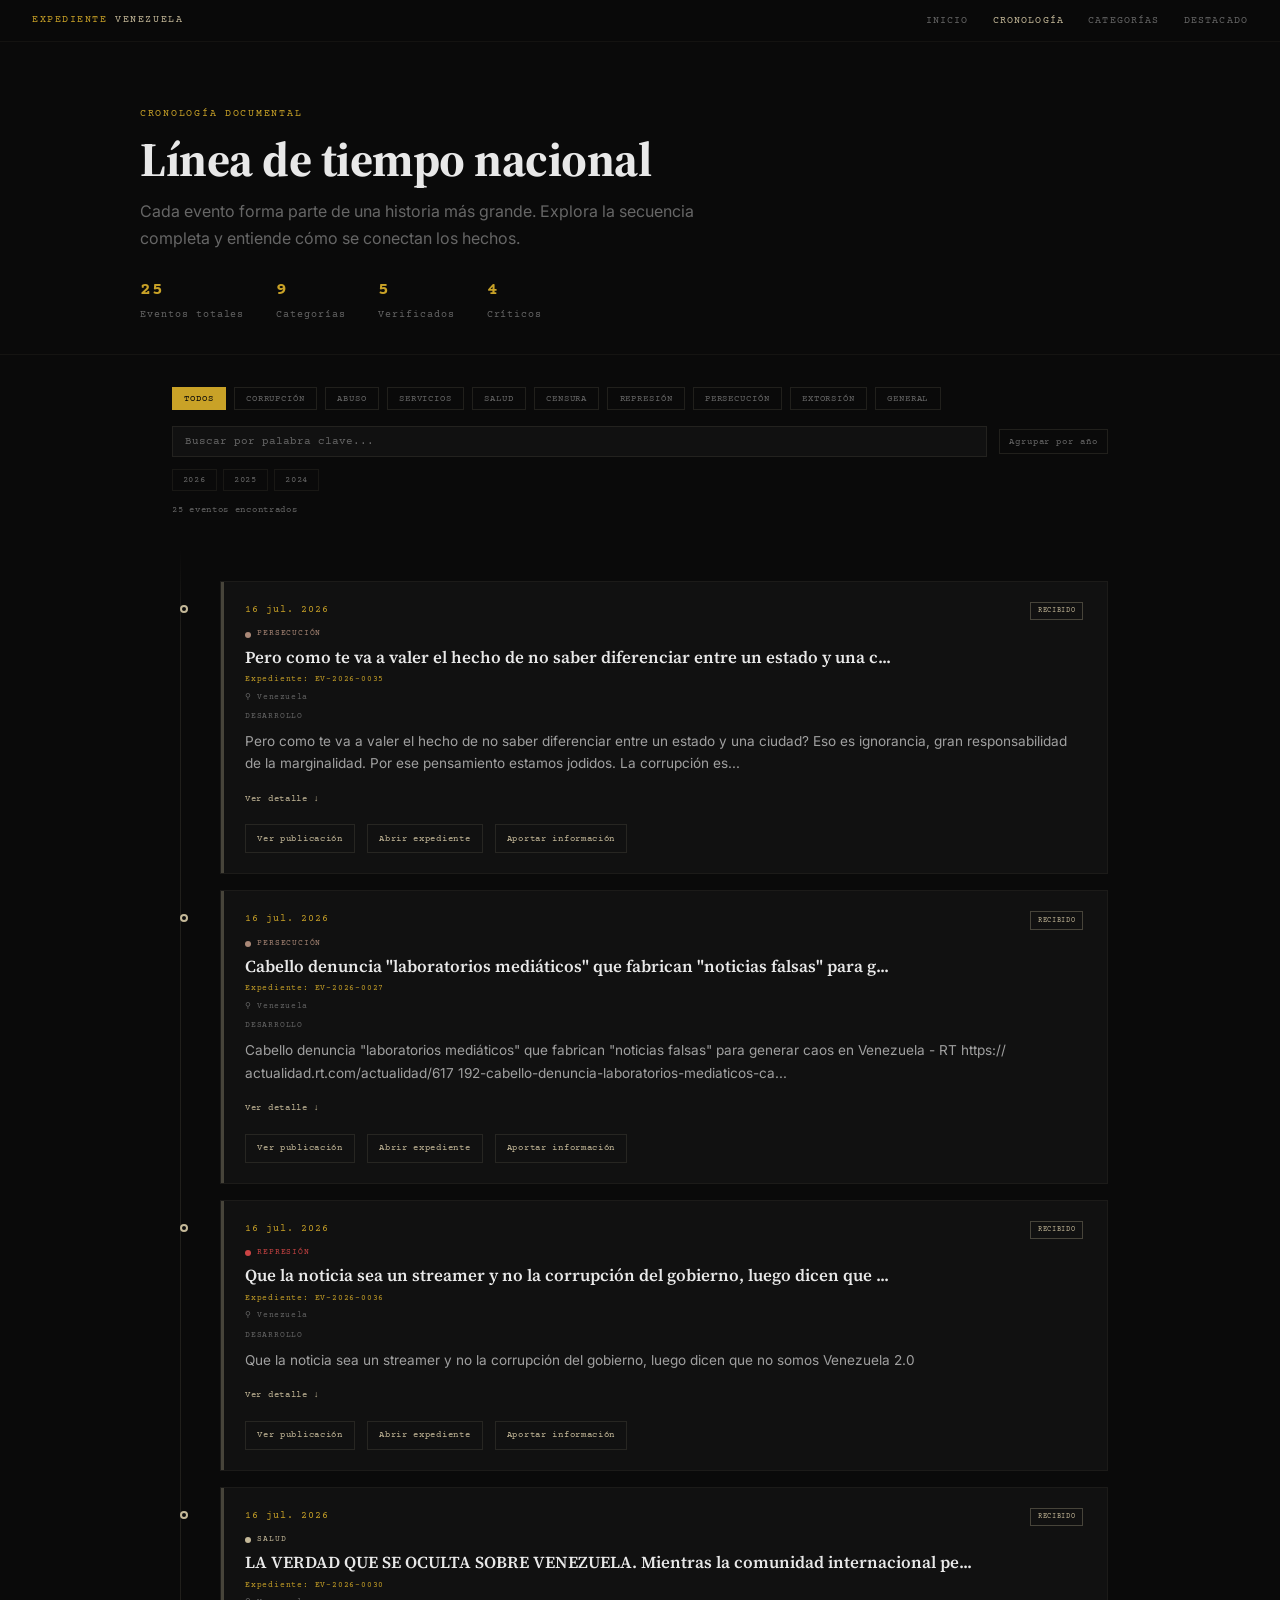
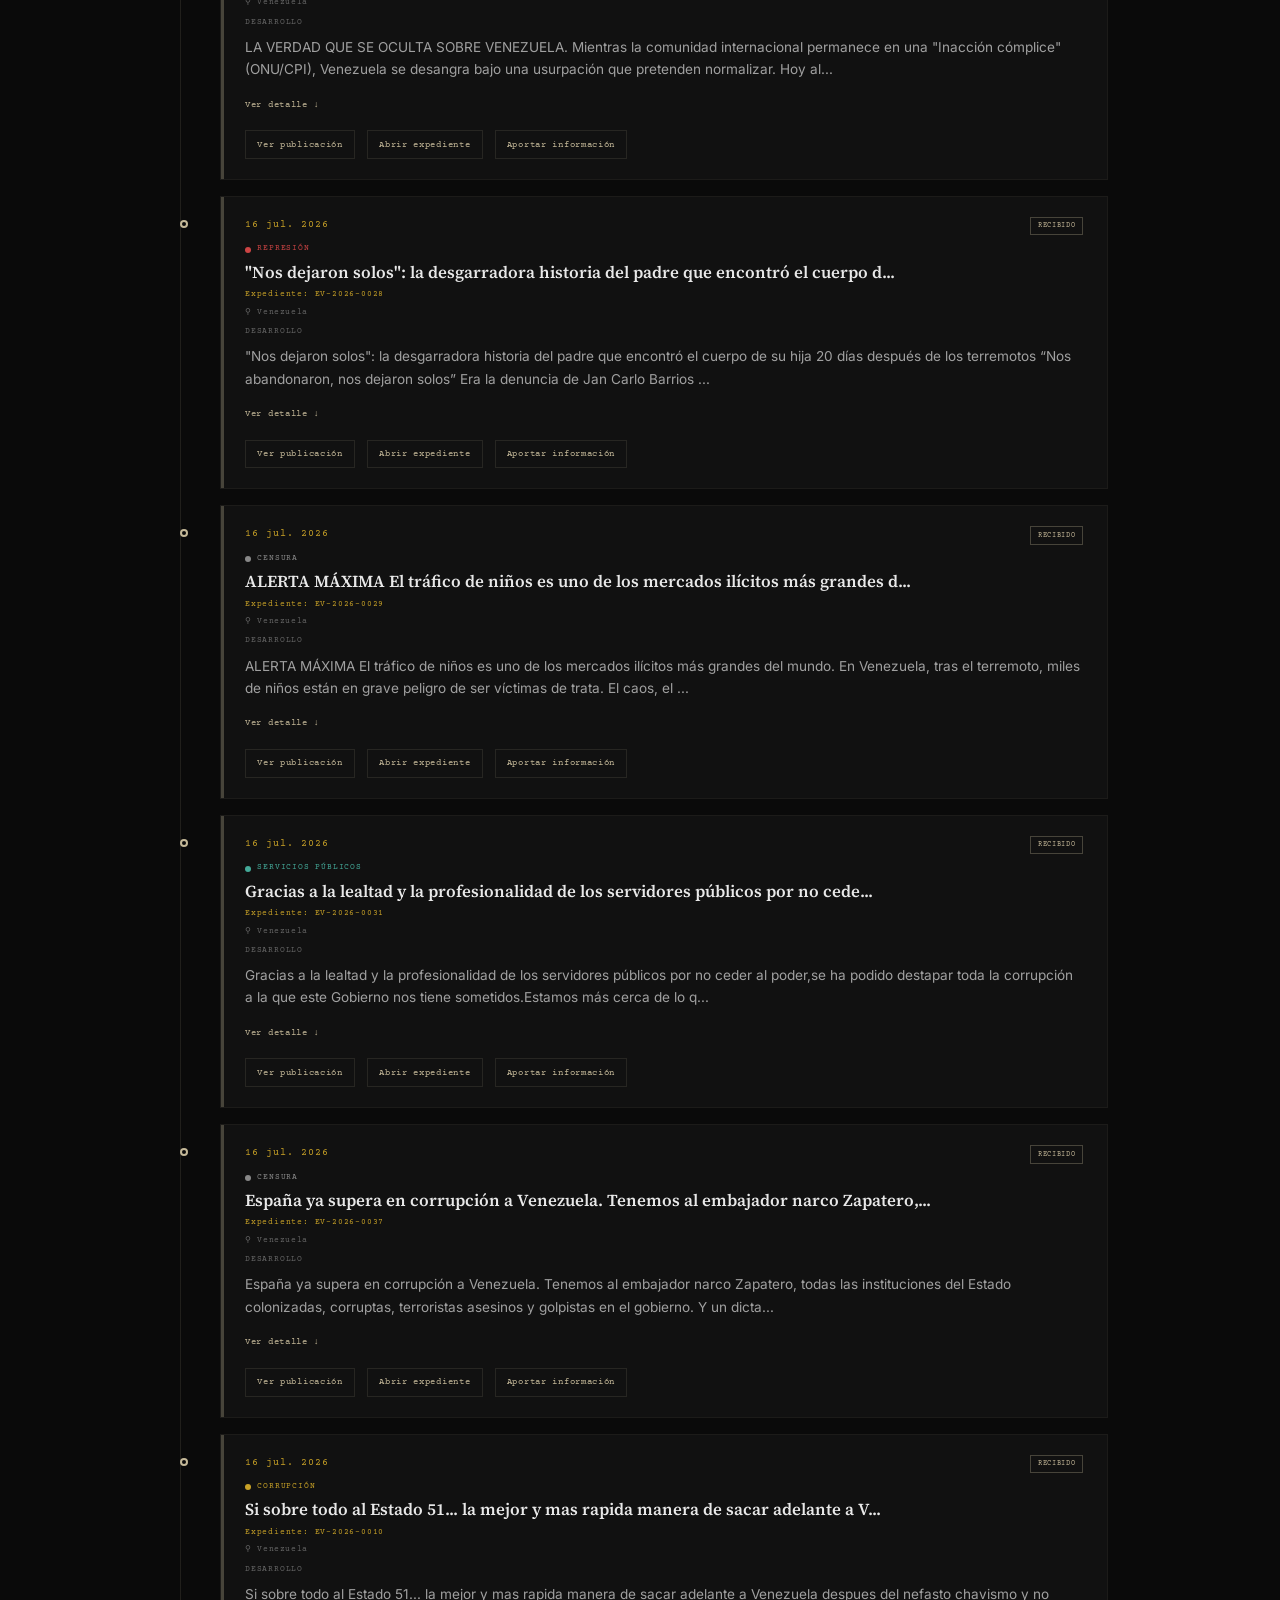
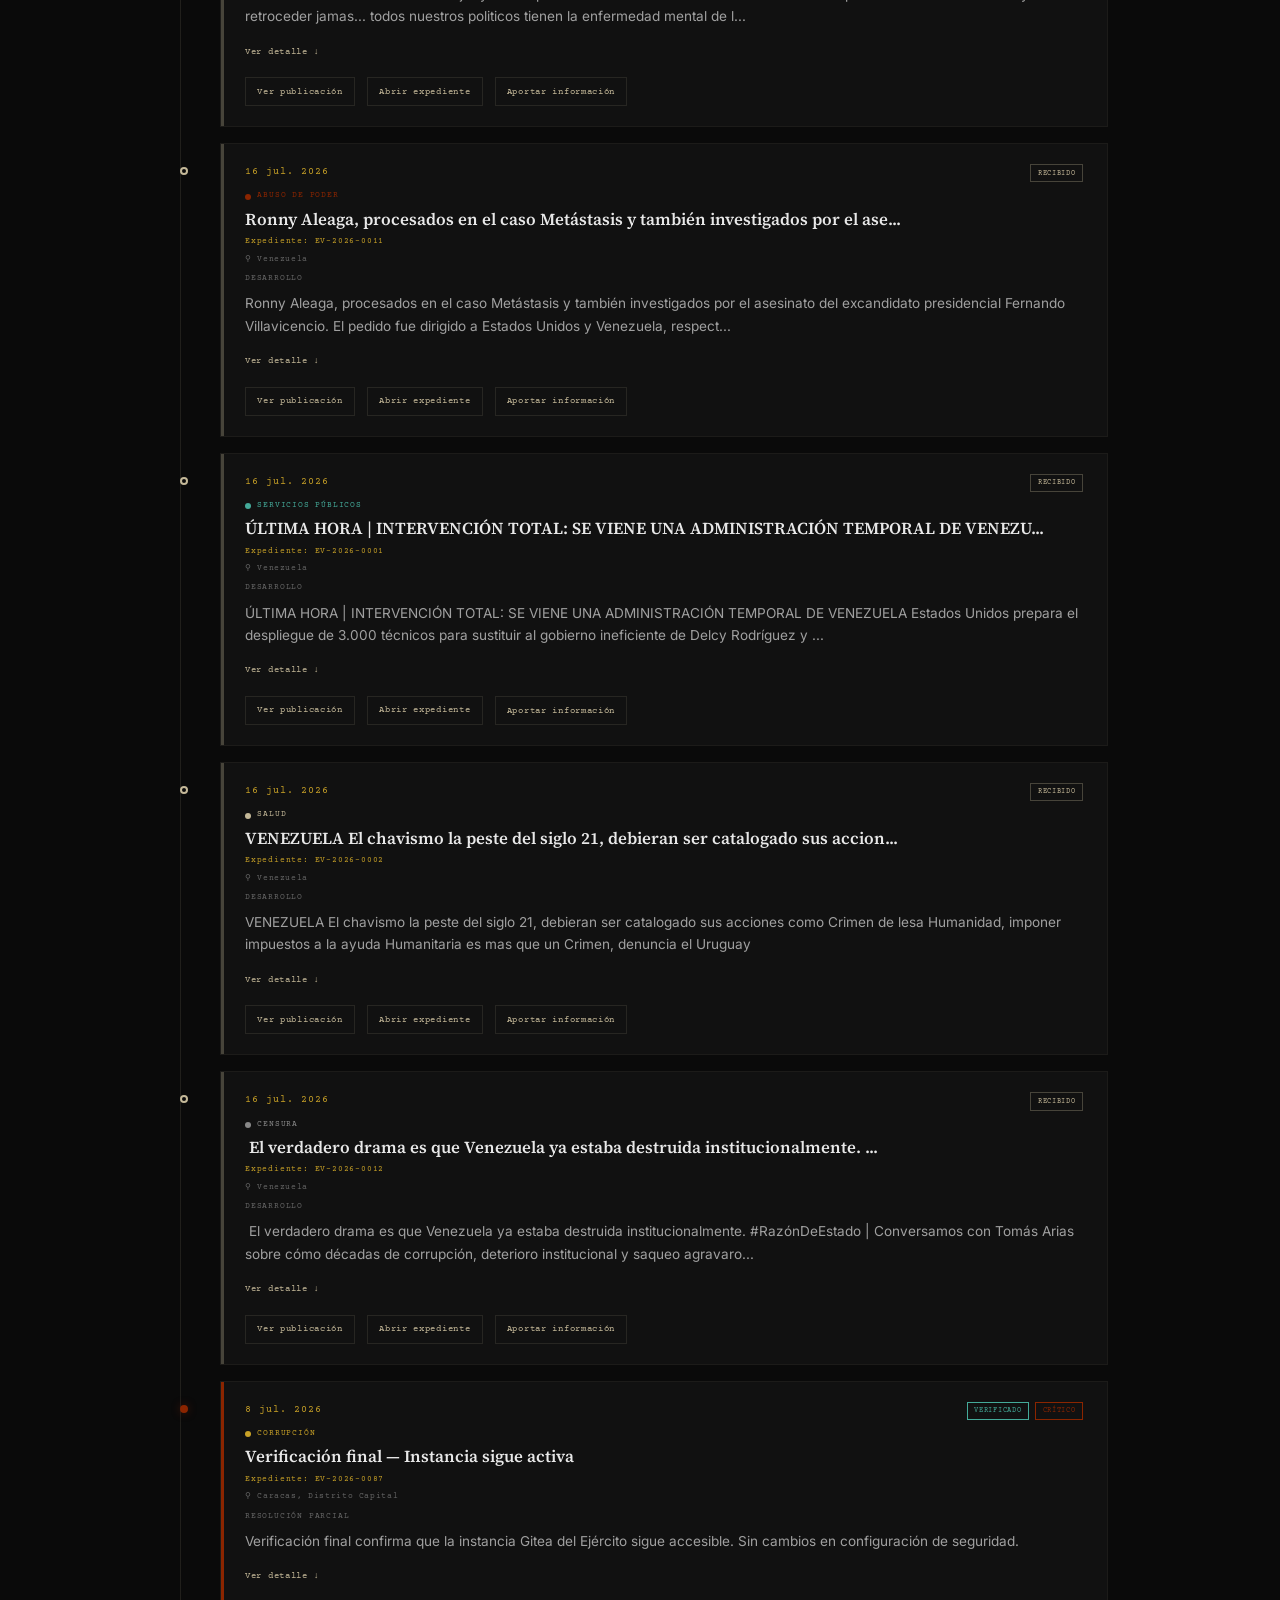
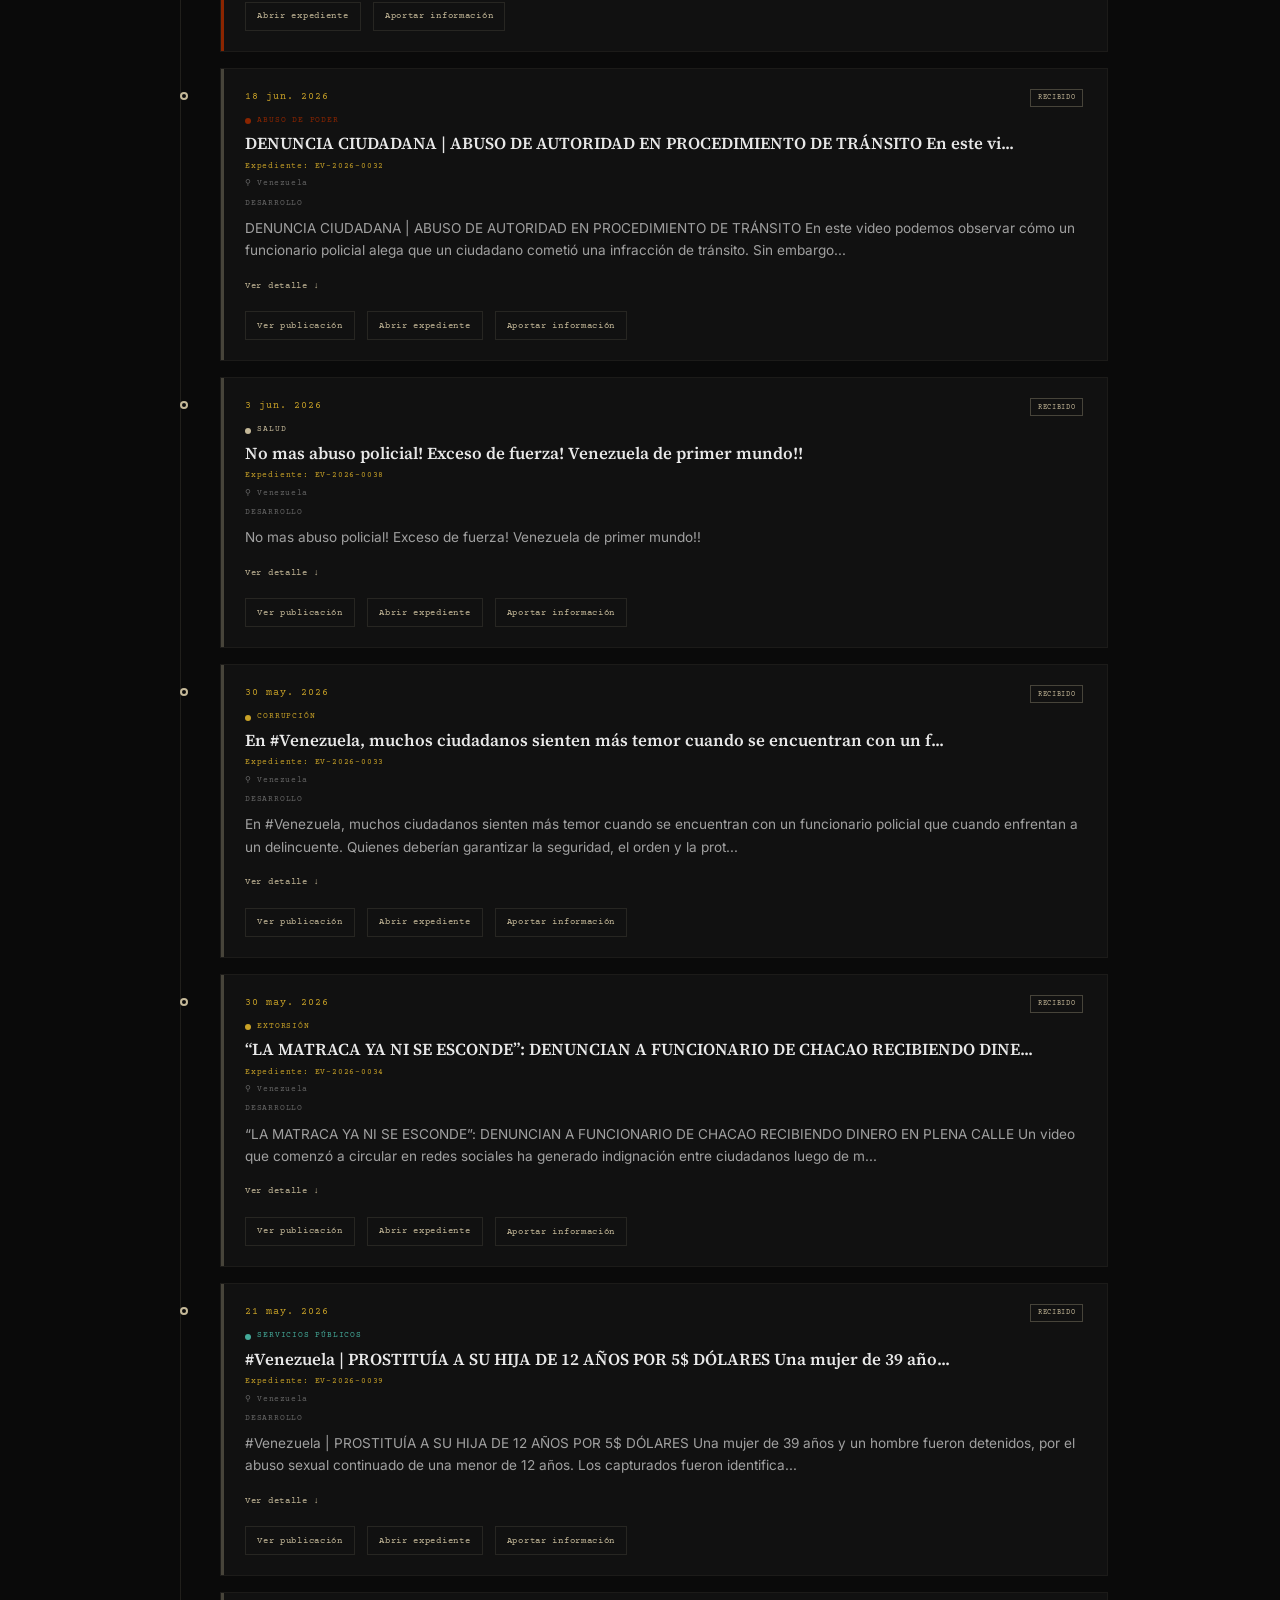
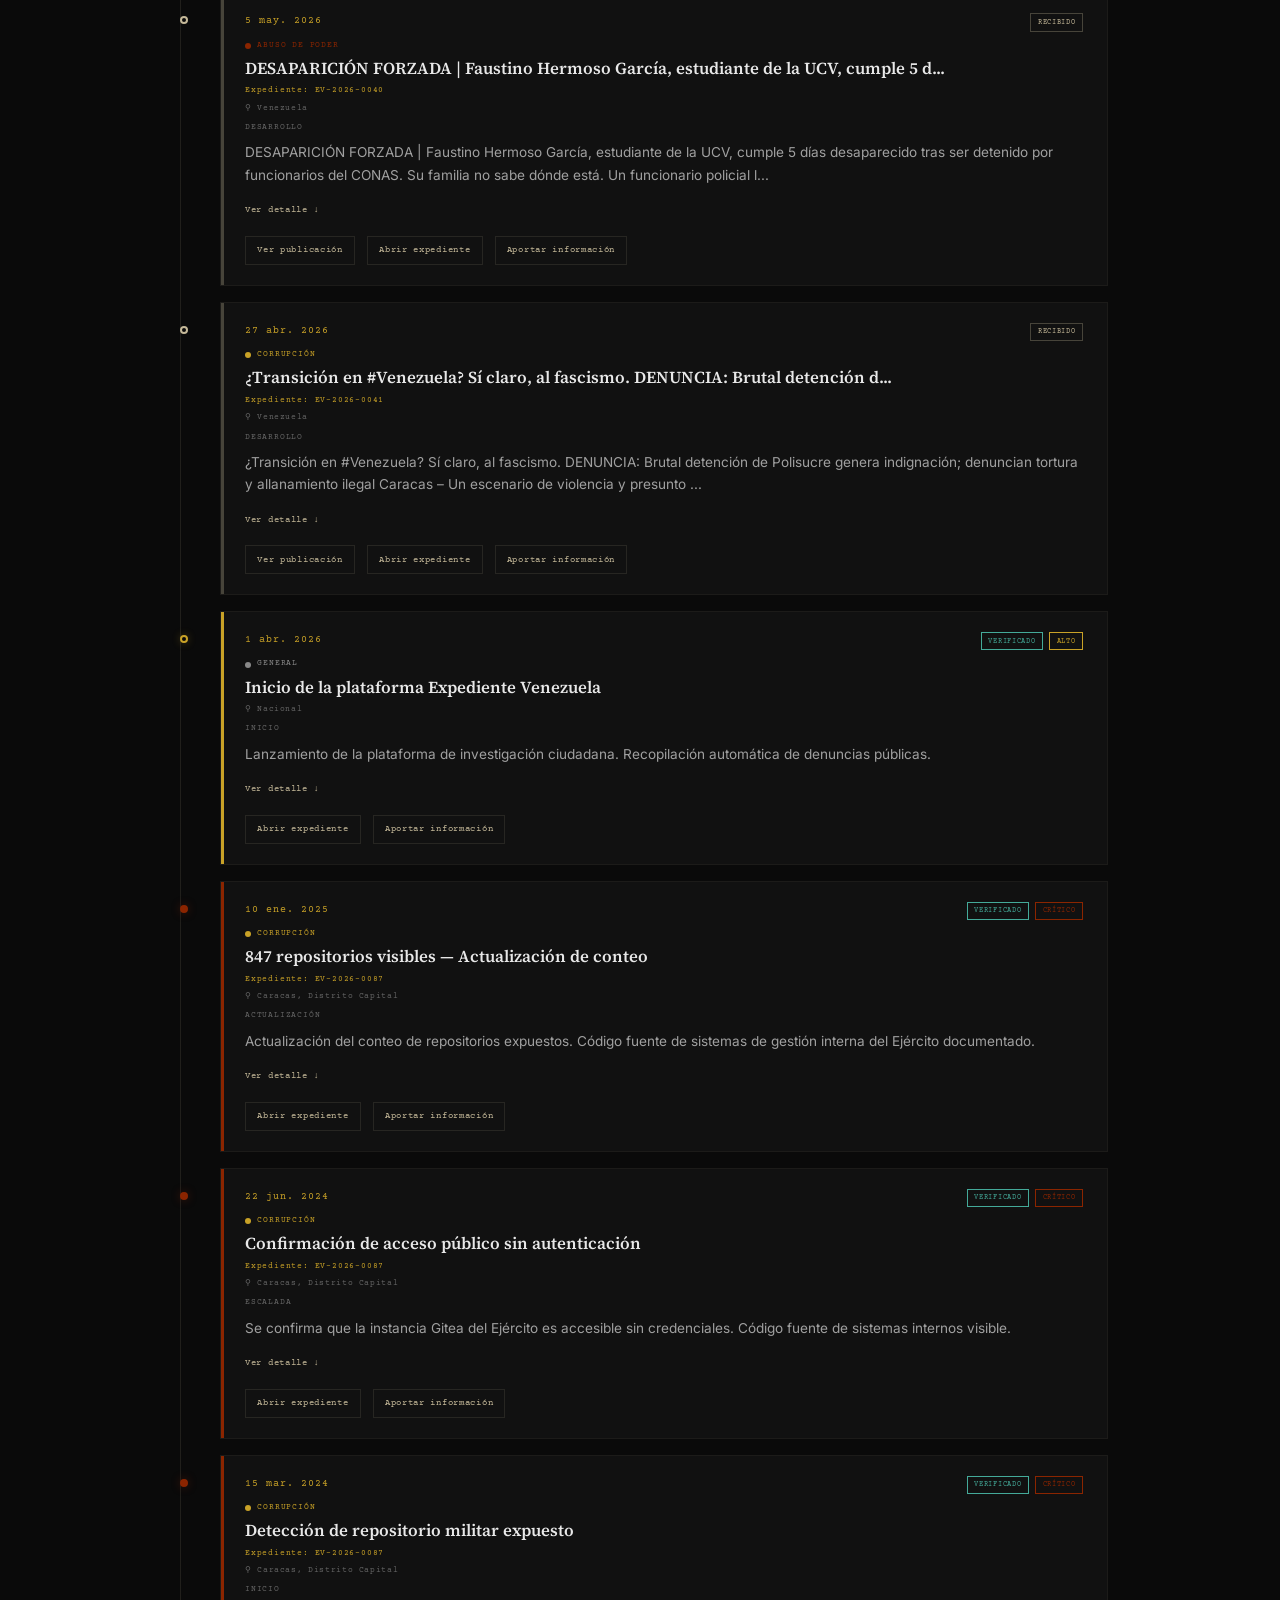
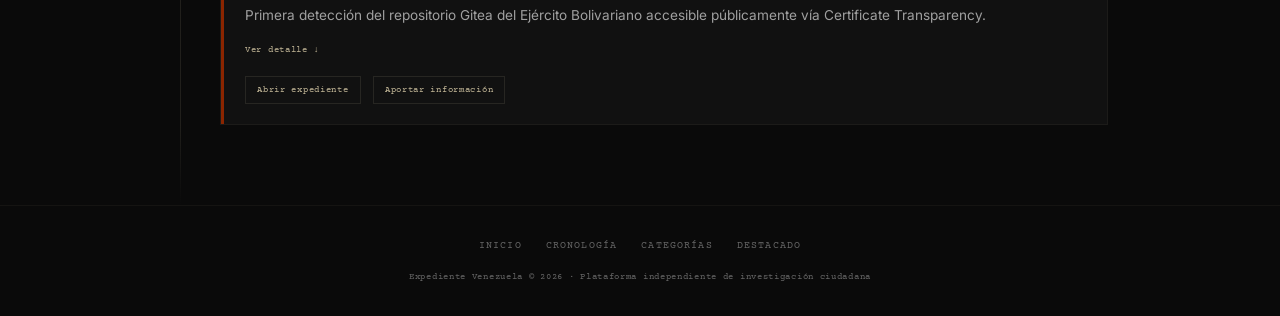
==== cronologia.html @ a6b2fa19 "feat: cronología horizontal widget + página completa" ====
<!DOCTYPE html>
<html lang="es">
<head>
<meta charset="UTF-8">
<meta name="viewport" content="width=device-width, initial-scale=1.0">
<title>Cronología del Expediente — Expediente Venezuela</title>
<meta name="description" content="Línea de tiempo completa de hechos documentados en la plataforma Expediente Venezuela. Cronología narrativa de corrupción, abuso de poder y derechos en Venezuela.">
<link rel="canonical" href="https://edgemarketing.art/expediente-venezuela/cronologia.html">
<link rel="preconnect" href="https://fonts.googleapis.com">
<link rel="preconnect" href="https://fonts.gstatic.com" crossorigin>
<link href="https://fonts.googleapis.com/css2?family=Courier+Prime:wght@400;700&family=Inter:wght@300;400;500;600;700&family=Source+Serif+4:opsz,wght@8..60,400;8..60,600;8..60,700&display=swap" rel="stylesheet">
<style>
*,*::before,*::after{margin:0;padding:0;box-sizing:border-box}
:root{
  --bg:#0a0a0a;
  --bg-card:#111111;
  --bg-elevated:#181818;
  --text:#a0a0a0;
  --text-bright:#e8e8e8;
  --text-dim:#666;
  --beige:#c4b898;
  --yellow:#c9a227;
  --red:#8b2500;
  --mono:'Courier Prime',monospace;
  --serif:'Source Serif 4',Georgia,serif;
  --sans:'Inter',-apple-system,sans-serif;
  --radius:2px;
}
html{scroll-behavior:smooth}
body{font-family:var(--sans);background:var(--bg);color:var(--text);line-height:1.6;-webkit-font-smoothing:antialiased}
a{color:var(--beige);text-decoration:none}

/* Header */
.site-header{position:sticky;top:0;z-index:100;background:rgba(10,10,10,.95);backdrop-filter:blur(12px);border-bottom:1px solid rgba(196,184,152,.06);padding:.75rem 2rem;display:flex;align-items:center;justify-content:space-between}
.site-logo{font-family:var(--mono);font-size:.65rem;letter-spacing:.15em;text-transform:uppercase;color:var(--beige)}
.site-logo span{color:var(--yellow)}
.site-nav{display:flex;gap:1.5rem;align-items:center}
.site-nav a{font-family:var(--mono);font-size:.6rem;letter-spacing:.12em;text-transform:uppercase;color:var(--text-dim);transition:color .2s}
.site-nav a:hover,.site-nav a.active{color:var(--beige)}

/* Hero */
.ch-hero{padding:4rem 2rem 2rem;border-bottom:1px solid rgba(196,184,152,.06)}
.ch-hero-inner{max-width:1000px;margin:0 auto}
.ch-eyebrow{font-family:var(--mono);font-size:.6rem;letter-spacing:.18em;text-transform:uppercase;color:var(--yellow);margin-bottom:.75rem}
.ch-title{font-family:var(--serif);font-size:clamp(1.8rem,4vw,3rem);font-weight:700;letter-spacing:-.01em;line-height:1.1;color:var(--text-bright);margin-bottom:.75rem}
.ch-subtitle{font-size:1rem;color:var(--text-dim);line-height:1.7;max-width:600px}
.ch-stats{display:flex;gap:2rem;margin-top:1.5rem;flex-wrap:wrap}
.ch-stat{font-family:var(--mono);font-size:.6rem;letter-spacing:.1em;color:var(--text-dim)}
.ch-stat strong{color:var(--yellow);font-size:1.1rem;display:block;margin-bottom:.15rem}

/* Controls */
.ch-controls{max-width:1000px;margin:2rem auto;padding:0 2rem}
.ch-filters{display:flex;gap:.5rem;flex-wrap:wrap;margin-bottom:1rem}
.ch-filter{font-family:var(--mono);font-size:.55rem;letter-spacing:.1em;text-transform:uppercase;padding:.35rem .7rem;border:1px solid rgba(196,184,152,.12);background:transparent;color:var(--text-dim);cursor:pointer;transition:all .2s}
.ch-filter:hover{border-color:var(--beige);color:var(--text-bright)}
.ch-filter.active{background:var(--yellow);color:var(--bg);border-color:var(--yellow)}
.ch-search-row{display:flex;gap:.75rem;align-items:center;flex-wrap:wrap}
.ch-search{flex:1;min-width:200px;font-family:var(--mono);font-size:.7rem;padding:.5rem .75rem;background:var(--bg-card);border:1px solid rgba(196,184,152,.1);color:var(--text-bright);outline:none;transition:border-color .2s}
.ch-search:focus{border-color:var(--yellow)}
.ch-search::placeholder{color:var(--text-dim)}
.ch-jump{font-family:var(--mono);font-size:.55rem;letter-spacing:.1em;padding:.4rem .6rem;background:var(--bg-card);border:1px solid rgba(196,184,152,.1);color:var(--text-dim);cursor:pointer}
.ch-jump:hover{border-color:var(--beige);color:var(--text-bright)}
.ch-group-toggle{font-family:var(--mono);font-size:.55rem;letter-spacing:.1em;padding:.4rem .6rem;border:1px solid rgba(196,184,152,.12);background:transparent;color:var(--text-dim);cursor:pointer;transition:all .2s}
.ch-group-toggle.active{background:var(--bg-elevated);color:var(--beige);border-color:var(--beige)}
.ch-result-count{font-family:var(--mono);font-size:.55rem;color:var(--text-dim);letter-spacing:.08em;margin-top:.75rem}

/* Year Jump Bar */
.ch-yearbar{display:flex;gap:.4rem;flex-wrap:wrap;margin-top:.75rem}
.ch-yearbtn{font-family:var(--mono);font-size:.55rem;letter-spacing:.1em;padding:.3rem .6rem;border:1px solid rgba(196,184,152,.08);background:transparent;color:var(--text-dim);cursor:pointer;transition:all .2s}
.ch-yearbtn:hover{border-color:var(--beige);color:var(--text-bright)}
.ch-yearbtn.active{background:var(--yellow);color:var(--bg);border-color:var(--yellow)}

/* Timeline Vertical */
.ch-timeline{max-width:1000px;margin:0 auto;padding:2rem 2rem 4rem 5rem;position:relative}
.ch-timeline::before{content:'';position:absolute;left:2.5rem;top:0;bottom:0;width:1px;background:linear-gradient(180deg,transparent,rgba(196,184,152,.12) 5rem,rgba(196,184,152,.12) calc(100% - 5rem),transparent)}

/* Year Group */
.ch-year-group{margin-bottom:2rem}
.ch-year-label{font-family:var(--mono);font-size:.6rem;letter-spacing:.15em;text-transform:uppercase;color:var(--yellow);margin-bottom:1rem;position:relative;padding-left:1rem}
.ch-year-label::before{content:'';position:absolute;left:-2.55rem;top:50%;width:10px;height:10px;border:2px solid var(--yellow);background:var(--bg);border-radius:50%;transform:translateY(-50%)}

/* Event Block */
.ch-event{position:relative;margin-bottom:1rem;opacity:0;transform:translateY(15px);transition:opacity .4s,transform .4s}
.ch-event.visible{opacity:1;transform:none}
.ch-event::before{content:'';position:absolute;left:-2.5rem;top:1.5rem;width:8px;height:8px;border:2px solid var(--beige);background:var(--bg);border-radius:50%;z-index:2;transition:all .3s}
.ch-event.critical::before{border-color:var(--red);background:var(--red);box-shadow:0 0 10px rgba(139,37,0,.4)}
.ch-event.highlight::before{border-color:var(--yellow);box-shadow:0 0 8px rgba(201,162,39,.3)}
.ch-event-inner{background:var(--bg-card);border:1px solid rgba(196,184,152,.06);padding:1.25rem 1.5rem;cursor:pointer;transition:all .3s;position:relative;overflow:hidden}
.ch-event-inner::before{content:'';position:absolute;top:0;left:0;width:3px;height:100%;background:var(--beige);opacity:.3;transition:opacity .3s}
.ch-event.critical .ch-event-inner::before{background:var(--red);opacity:1}
.ch-event.highlight .ch-event-inner::before{background:var(--yellow);opacity:1}
.ch-event-inner:hover{border-color:rgba(196,184,152,.15);background:var(--bg-elevated)}
.ch-event-head{display:flex;align-items:flex-start;justify-content:space-between;gap:1rem;margin-bottom:.5rem}
.ch-event-date{font-family:var(--mono);font-size:.6rem;letter-spacing:.1em;color:var(--yellow);white-space:nowrap}
.ch-event-badges{display:flex;gap:.4rem;flex-wrap:wrap}
.ch-event-badge{font-family:var(--mono);font-size:.45rem;letter-spacing:.1em;text-transform:uppercase;padding:.15rem .4rem;border:1px solid}
.ch-event-badge.verificado{color:#4a9;border-color:#4a930}
.ch-event-badge.recibido{color:var(--beige);border-color:rgba(196,184,152,.3)}
.ch-event-badge.pendiente{color:#c9a227;border-color:rgba(201,162,39,.3)}
.ch-event-badge.critical{color:var(--red);border-color:var(--red)}
.ch-event-badge.high{color:var(--yellow);border-color:var(--yellow)}
.ch-event-cat{font-family:var(--mono);font-size:.5rem;letter-spacing:.1em;text-transform:uppercase;margin-bottom:.35rem;display:flex;align-items:center;gap:.4rem}
.ch-event-cat-dot{width:6px;height:6px;border-radius:50%;flex-shrink:0}
.ch-event-title{font-family:var(--serif);font-size:1.05rem;font-weight:600;color:var(--text-bright);line-height:1.35;margin-bottom:.3rem}
.ch-event-location{font-family:var(--mono);font-size:.5rem;color:var(--text-dim);letter-spacing:.08em;margin-bottom:.4rem}
.ch-event-summary{font-size:.85rem;color:var(--text);line-height:1.65;margin-bottom:.5rem}
.ch-event-narrative{font-family:var(--mono);font-size:.5rem;letter-spacing:.1em;text-transform:uppercase;color:var(--text-dim);margin-bottom:.4rem}
.ch-event-exp{font-family:var(--mono);font-size:.5rem;letter-spacing:.1em;color:var(--yellow);margin-bottom:.3rem}
.ch-event-source{font-family:var(--mono);font-size:.5rem;color:var(--text-dim);margin-bottom:.3rem}
.ch-event-source a{color:var(--beige)}
.ch-event-expand{font-family:var(--mono);font-size:.55rem;color:var(--beige);letter-spacing:.08em;display:inline-flex;align-items:center;gap:.3rem;margin-top:.5rem;cursor:pointer;background:none;border:none;padding:0}
.ch-event-expand:hover{color:var(--yellow)}

/* Expanded Detail */
.ch-event-detail{display:none;margin-top:1rem;padding-top:1rem;border-top:1px solid rgba(196,184,152,.06)}
.ch-event-detail.open{display:block}
.ch-event-detail p{font-size:.85rem;color:var(--text);line-height:1.7;margin-bottom:.75rem}
.ch-event-sources{margin-top:.75rem}
.ch-event-sources h4{font-family:var(--mono);font-size:.55rem;letter-spacing:.12em;text-transform:uppercase;color:var(--yellow);margin-bottom:.5rem}
.ch-event-sources li{font-size:.8rem;color:var(--text-dim);padding:.25rem 0;padding-left:.75rem;position:relative}
.ch-event-sources li::before{content:'—';position:absolute;left:0;color:var(--text-dim)}
.ch-event-tags{display:flex;gap:.4rem;flex-wrap:wrap;margin-top:.75rem}
.ch-event-tag{font-family:var(--mono);font-size:.45rem;letter-spacing:.08em;text-transform:uppercase;padding:.2rem .4rem;border:1px solid rgba(196,184,152,.08);color:var(--text-dim)}
.ch-event-related{margin-top:.75rem}
.ch-event-related h4{font-family:var(--mono);font-size:.55rem;letter-spacing:.12em;text-transform:uppercase;color:var(--beige);margin-bottom:.5rem}
.ch-event-actions{display:flex;gap:.75rem;margin-top:1rem;flex-wrap:wrap}
.ch-event-actions a,.ch-event-actions button{font-family:var(--mono);font-size:.55rem;letter-spacing:.08em;padding:.4rem .7rem;border:1px solid rgba(196,184,152,.12);background:transparent;color:var(--beige);cursor:pointer;transition:all .2s}
.ch-event-actions a:hover,.ch-event-actions button:hover{border-color:var(--yellow);color:var(--yellow)}

/* No results */
.ch-no-results{text-align:center;padding:4rem 2rem;font-family:var(--mono);font-size:.75rem;color:var(--text-dim)}

/* Back to top */
.ch-back-top{position:fixed;bottom:2rem;right:2rem;width:40px;height:40px;border:1px solid rgba(196,184,152,.15);background:var(--bg-card);color:var(--beige);font-size:1rem;cursor:pointer;z-index:50;display:none;align-items:center;justify-content:center;transition:all .2s}
.ch-back-top:hover{border-color:var(--yellow);color:var(--yellow)}

/* Footer */
.site-footer{border-top:1px solid rgba(196,184,152,.06);padding:2rem;text-align:center}
.footer-inner{max-width:1000px;margin:0 auto}
.footer-links{display:flex;gap:1.5rem;justify-content:center;margin-bottom:1rem}
.footer-links a{font-family:var(--mono);font-size:.6rem;letter-spacing:.12em;text-transform:uppercase;color:var(--text-dim);transition:color .2s}
.footer-links a:hover{color:var(--beige)}
.footer-copy{font-family:var(--mono);font-size:.55rem;color:var(--text-dim);letter-spacing:.08em}

/* Responsive */
@media(max-width:768px){
  .ch-timeline{padding:2rem 1rem 4rem 3rem}
  .ch-timeline::before{left:1.5rem}
  .ch-event::before{left:-1.55rem}
  .ch-year-label::before{left:-1.55rem}
  .site-header{padding:.75rem 1rem}
  .site-nav{gap:1rem}
  .ch-hero{padding:2.5rem 1rem 1.5rem}
  .ch-controls{padding:0 1rem}
  .ch-event-head{flex-direction:column;gap:.3rem}
  .ch-title{font-size:1.6rem}
}
@media(max-width:480px){
  .ch-timeline{padding:1.5rem .75rem 3rem 2.5rem}
  .ch-timeline::before{left:1rem}
  .ch-event::before{left:-1.05rem;width:6px;height:6px}
  .ch-year-label::before{left:-1.05rem;width:8px;height:8px}
  .ch-event-inner{padding:1rem}
  .site-nav a{font-size:.5rem}
}
</style>
</head>
<body>

<header class="site-header">
  <a href="index.html" class="site-logo"><span>Expediente</span> Venezuela</a>
  <nav class="site-nav">
    <a href="index.html">Inicio</a>
    <a href="index.html#cronologia" class="active">Cronología</a>
    <a href="index.html#categorias">Categorías</a>
    <a href="index.html#destacada">Destacado</a>
  </nav>
</header>

<section class="ch-hero">
  <div class="ch-hero-inner">
    <div class="ch-eyebrow">Cronología documental</div>
    <h1 class="ch-title">Línea de tiempo nacional</h1>
    <p class="ch-subtitle">Cada evento forma parte de una historia más grande. Explora la secuencia completa y entiende cómo se conectan los hechos.</p>
    <div class="ch-stats" id="ch-stats"></div>
  </div>
</section>

<div class="ch-controls">
  <div class="ch-filters" id="ch-filters">
    <button class="ch-filter active" data-filter="all">Todos</button>
    <button class="ch-filter" data-filter="corrupcion">Corrupción</button>
    <button class="ch-filter" data-filter="abuso">Abuso</button>
    <button class="ch-filter" data-filter="servicios">Servicios</button>
    <button class="ch-filter" data-filter="salud">Salud</button>
    <button class="ch-filter" data-filter="censura">Censura</button>
    <button class="ch-filter" data-filter="represion">Represión</button>
    <button class="ch-filter" data-filter="persecucion">Persecución</button>
    <button class="ch-filter" data-filter="extorsion">Extorsión</button>
    <button class="ch-filter" data-filter="general">General</button>
  </div>
  <div class="ch-search-row">
    <input class="ch-search" id="ch-search" type="text" placeholder="Buscar por palabra clave...">
    <button class="ch-group-toggle" id="ch-group-toggle">Agrupar por año</button>
  </div>
  <div class="ch-yearbar" id="ch-yearbar"></div>
  <div class="ch-result-count" id="ch-result-count"></div>
</div>

<div class="ch-timeline" id="ch-timeline"></div>

<div class="ch-no-results" id="ch-no-results" style="display:none">No se encontraron eventos con los filtros seleccionados.</div>

<button class="ch-back-top" id="ch-back-top" aria-label="Volver arriba">&uarr;</button>

<footer class="site-footer">
  <div class="footer-inner">
    <div class="footer-links">
      <a href="index.html">Inicio</a>
      <a href="cronologia.html">Cronología</a>
      <a href="index.html#categorias">Categorías</a>
      <a href="index.html#destacada">Destacado</a>
    </div>
    <div class="footer-copy">Expediente Venezuela &copy; 2026 &middot; Plataforma independiente de investigación ciudadana</div>
  </div>
</footer>

<script>
const CAT_COLORS={corrupcion:'#c9a227',abuso:'#8b2500',servicios:'#4a9',salud:'#c4b898',censura:'#888',represion:'#c44',persecucion:'#a87',extorsion:'#c9a227',general:'#888'};
const CAT_LABELS={corrupcion:'Corrupción',abuso:'Abuso de poder',servicios:'Servicios públicos',salud:'Salud',censura:'Censura',represion:'Represión',persecucion:'Persecución',extorsion:'Extorsión',general:'General'};
const NARRATIVE={inicio:'Inicio',desarrollo:'Desarrollo',escalada:'Escalada','actualización':'Actualización','resolución parcial':'Resolución parcial',cierre:'Cierre'};

let allEvents = [];
let filteredEvents = [];
let groupByYear = false;
let activeFilter = 'all';
let searchQuery = '';

function esc(s){const d=document.createElement('div');d.textContent=s;return d.innerHTML}
function fmtDate(iso){if(!iso)return'';const d=new Date(iso);return d.toLocaleDateString('es-VE',{day:'numeric',month:'short',year:'numeric'})}

(async function loadChronology(){
  try{
    const res=await fetch('scraper/data/cronologia.json');
    if(!res.ok) throw new Error('no data');
    const data=await res.json();
    allEvents=(data.events||[]).sort((a,b)=>new Date(b.date||0)-new Date(a.date||0));
    const cats={};
    allEvents.forEach(e=>{cats[e.category]=(cats[e.category]||0)+1});
    document.getElementById('ch-stats').innerHTML=
      '<div class="ch-stat"><strong>'+allEvents.length+'</strong>Eventos totales</div>'+
      '<div class="ch-stat"><strong>'+Object.keys(cats).length+'</strong>Categorías</div>'+
      '<div class="ch-stat"><strong>'+allEvents.filter(e=>e.verification==='verificado').length+'</strong>Verificados</div>'+
      '<div class="ch-stat"><strong>'+allEvents.filter(e=>e.impact==='critical').length+'</strong>Críticos</div>';
    buildYearBar(allEvents);
    filteredEvents=[...allEvents];
    renderTimeline();
  }catch(e){
    document.getElementById('ch-timeline').innerHTML='<div class="ch-no-results">No se pudieron cargar los eventos.</div>';
  }
})();

function buildYearBar(events){
  const years=[...new Set(events.map(e=>e.date?e.date.substring(0,4):null).filter(Boolean))].sort().reverse();
  const bar=document.getElementById('ch-yearbar');
  bar.innerHTML=years.map(y=>'<button class="ch-yearbtn" data-year="'+y+'">'+y+'</button>').join('');
  bar.addEventListener('click',e=>{
    const btn=e.target.closest('.ch-yearbtn');
    if(!btn)return;
    const y=btn.dataset.year;
    document.querySelectorAll('.ch-yearbtn').forEach(b=>b.classList.remove('active'));
    btn.classList.add('active');
    const target=document.getElementById('year-'+y);
    if(target)target.scrollIntoView({behavior:'smooth',block:'start'});
  });
}

function applyFilters(){
  filteredEvents=allEvents.filter(ev=>{
    if(activeFilter!=='all'&&ev.category!==activeFilter)return false;
    if(searchQuery){
      const q=searchQuery.toLowerCase();
      const hay=(ev.title+' '+ev.description+' '+ev.category_label+' '+ev.location+' '+(ev.tags||[]).join(' ')).toLowerCase();
      if(!hay.includes(q))return false;
    }
    return true;
  });
}

function renderTimeline(){
  applyFilters();
  const container=document.getElementById('ch-timeline');
  const noRes=document.getElementById('ch-no-results');
  const countEl=document.getElementById('ch-result-count');

  if(!filteredEvents.length){
    container.innerHTML='';
    noRes.style.display='block';
    countEl.textContent='0 eventos encontrados';
    return;
  }
  noRes.style.display='none';
  countEl.textContent=filteredEvents.length+' evento'+(filteredEvents.length!==1?'s':'')+' encontrado'+(filteredEvents.length!==1?'s':'');

  if(!groupByYear){
    container.innerHTML=filteredEvents.map(ev=>renderEvent(ev)).join('');
  }else{
    const groups={};
    filteredEvents.forEach(ev=>{
      const y=ev.date?ev.date.substring(0,4):'Sin fecha';
      if(!groups[y])groups[y]=[];
      groups[y].push(ev);
    });
    const sorted=Object.entries(groups).sort((a,b)=>b[0].localeCompare(a[0]));
    container.innerHTML=sorted.map(([year,evs])=>{
      return '<div class="ch-year-group" id="year-'+year+'">'+
        '<div class="ch-year-label">'+year+' ('+evs.length+')</div>'+
        evs.map(ev=>renderEvent(ev)).join('')+
      '</div>';
    }).join('');
  }

  requestAnimationFrame(()=>{
    const obs=new IntersectionObserver((entries)=>{
      entries.forEach(en=>{if(en.isIntersecting){en.target.classList.add('visible');obs.unobserve(en.target)}});
    },{threshold:0.1});
    container.querySelectorAll('.ch-event').forEach(el=>obs.observe(el));
  });
}

function renderEvent(ev){
  const color=CAT_COLORS[ev.category]||CAT_COLORS.general;
  const label=CAT_LABELS[ev.category]||ev.category_label||ev.category||'General';
  const date=fmtDate(ev.date);
  const narrative=NARRATIVE[ev.narrative_state]||ev.narrative_state||'';
  const impactClass=ev.impact==='critical'?'critical':(ev.impact==='high'?'highlight':'');
  const statusClass=ev.verification==='verificado'?'verificado':(ev.verification==='pendiente'?'pendiente':'recibido');
  const expList=(ev.expedientes||[]).join(', ');
  const sources=ev.source_primary?[ev.source_primary,...(ev.sources_secondary||[])]:[];
  const tags=ev.tags||[];
  const related=ev.related_events||[];

  let detailHtml='';
  if(ev.description_expanded&&ev.description_expanded!==ev.description){
    detailHtml+='<p>'+esc(ev.description_expanded)+'</p>';
  }
  if(sources.length){
    detailHtml+='<div class="ch-event-sources"><h4>Fuentes</h4><ul>'+
      sources.map(s=>'<li><a href="'+esc(s)+'" target="_blank" rel="noopener">'+esc(s)+'</a></li>').join('')+
    '</ul></div>';
  }
  if(tags.length){
    detailHtml+='<div class="ch-event-tags">'+tags.map(t=>'<span class="ch-event-tag">'+esc(t)+'</span>').join('')+'</div>';
  }
  if(related.length){
    detailHtml+='<div class="ch-event-related"><h4>Eventos relacionados</h4><ul>'+
      related.map(r=>'<li>'+esc(r)+'</li>').join('')+
    '</ul></div>';
  }

  const link=ev.original_post||'#';

  return '<div class="ch-event '+impactClass+'" data-id="'+esc(ev.id)+'">'+
    '<div class="ch-event-inner" onclick="toggleDetail(this)">'+
      '<div class="ch-event-head">'+
        '<span class="ch-event-date">'+date+'</span>'+
        '<div class="ch-event-badges">'+
          '<span class="ch-event-badge '+statusClass+'">'+(ev.verification||'recibido')+'</span>'+
          (ev.impact==='critical'?'<span class="ch-event-badge critical">Crítico</span>':'')+
          (ev.impact==='high'?'<span class="ch-event-badge high">Alto</span>':'')+
        '</div>'+
      '</div>'+
      '<div class="ch-event-cat" style="color:'+color+'">'+
        '<span class="ch-event-cat-dot" style="background:'+color+'"></span>'+
        label+
      '</div>'+
      '<h3 class="ch-event-title">'+esc(ev.title||'')+'</h3>'+
      (expList?'<div class="ch-event-exp">Expediente: '+esc(expList)+'</div>':'')+
      '<div class="ch-event-location">&#9906; '+esc(ev.location||'Venezuela')+'</div>'+
      (narrative?'<div class="ch-event-narrative">'+esc(narrative)+'</div>':'')+
      '<p class="ch-event-summary">'+esc((ev.description||'').substring(0,200))+((ev.description||'').length>200?'...':'')+'</p>'+
      '<button class="ch-event-expand">Ver detalle &darr;</button>'+
      '<div class="ch-event-detail">'+detailHtml+'</div>'+
      '<div class="ch-event-actions">'+
        (ev.original_post?'<a href="'+esc(ev.original_post)+'" target="_blank" rel="noopener">Ver publicación</a>':'')+
        '<a href="index.html#destacada">Abrir expediente</a>'+
        '<button onclick="event.stopPropagation()">Aportar información</button>'+
      '</div>'+
    '</div>'+
  '</div>';
}

function toggleDetail(inner){
  const detail=inner.querySelector('.ch-event-detail');
  const btn=inner.querySelector('.ch-event-expand');
  if(!detail)return;
  const isOpen=detail.classList.contains('open');
  detail.classList.toggle('open');
  if(btn)btn.innerHTML=isOpen?'Ver detalle &darr;':'Ocultar &uarr;';
}

// Filters
document.getElementById('ch-filters')?.addEventListener('click',e=>{
  const btn=e.target.closest('.ch-filter');
  if(!btn)return;
  document.querySelectorAll('.ch-filter').forEach(b=>b.classList.remove('active'));
  btn.classList.add('active');
  activeFilter=btn.dataset.filter;
  renderTimeline();
});

// Search
let searchTimer;
document.getElementById('ch-search')?.addEventListener('input',e=>{
  clearTimeout(searchTimer);
  searchTimer=setTimeout(()=>{
    searchQuery=e.target.value.trim();
    renderTimeline();
  },250);
});

// Group toggle
document.getElementById('ch-group-toggle')?.addEventListener('click',e=>{
  groupByYear=!groupByYear;
  e.target.classList.toggle('active',groupByYear);
  renderTimeline();
});

// Back to top
const btt=document.getElementById('ch-back-top');
window.addEventListener('scroll',()=>{
  if(window.scrollY>400){btt.style.display='flex'}
  else{btt.style.display='none'}
});
btt?.addEventListener('click',()=>window.scrollTo({top:0,behavior:'smooth'}));
</script>
</body>
</html>
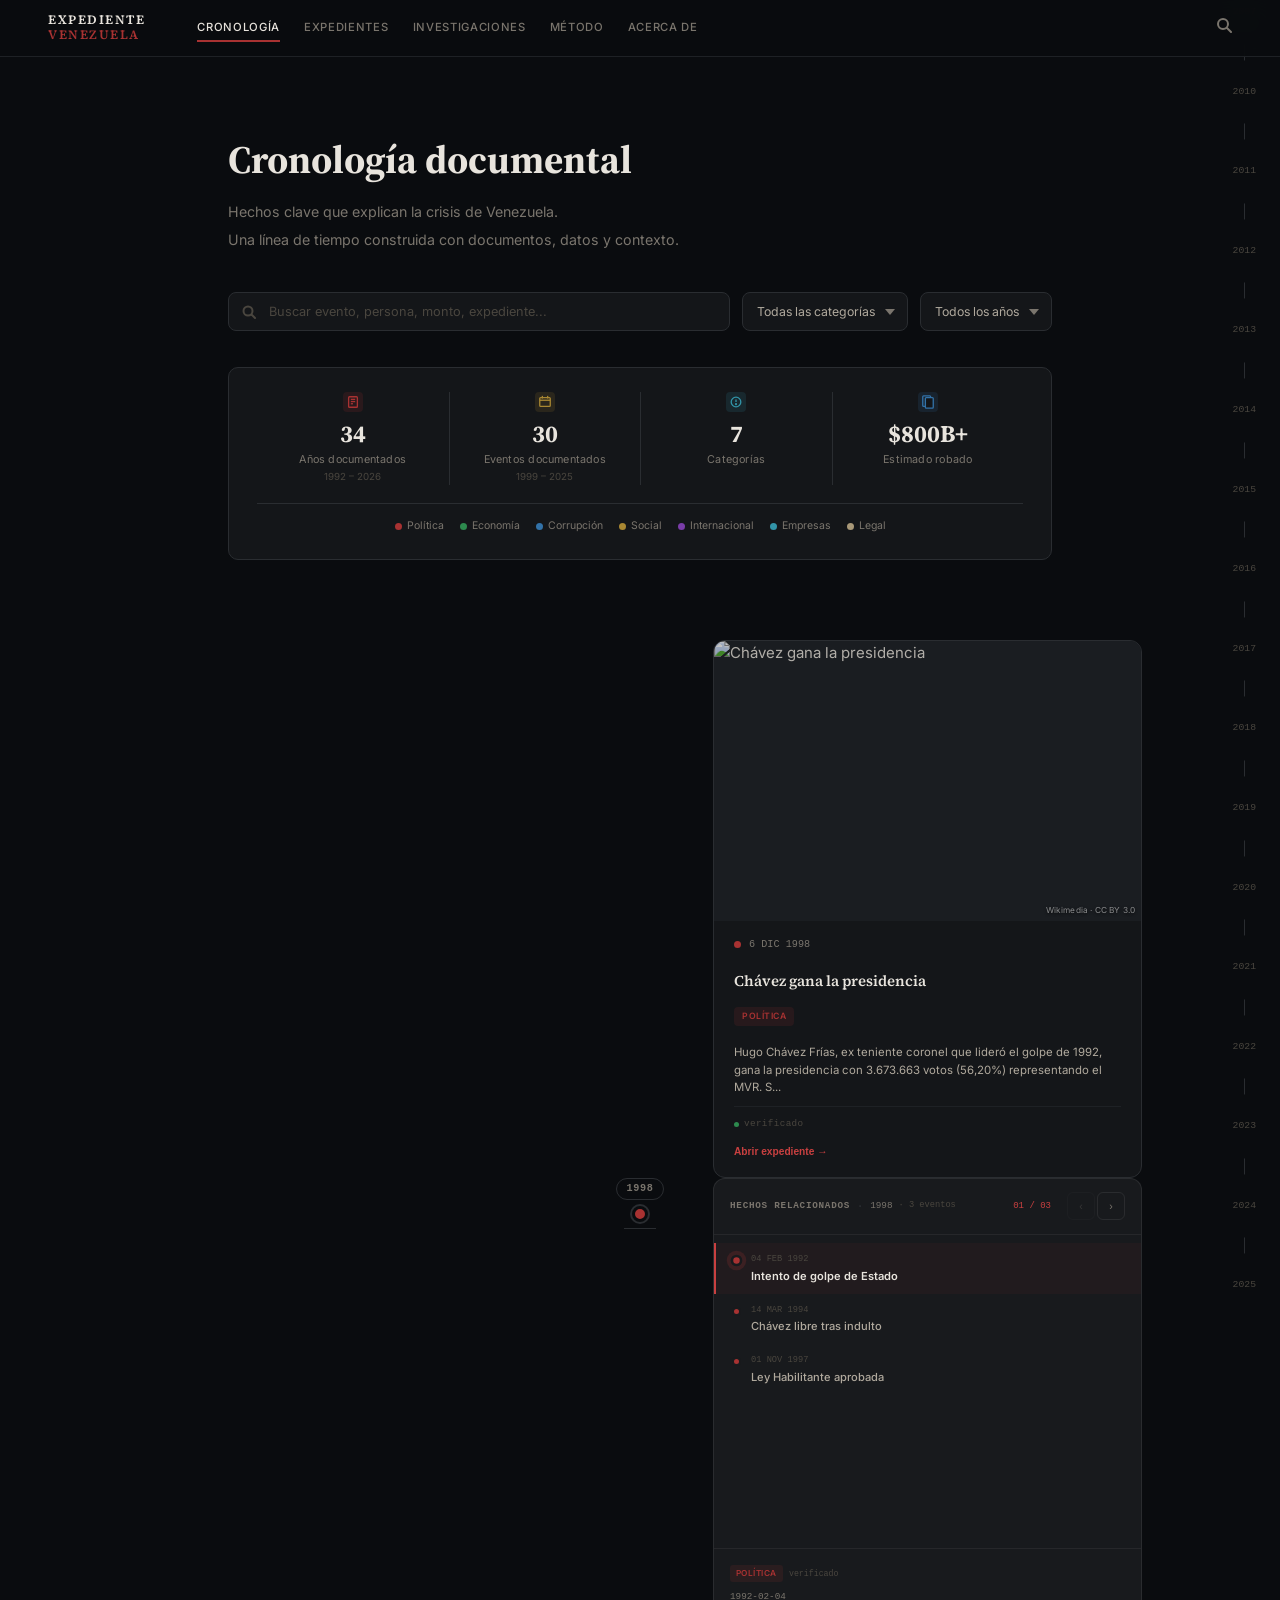
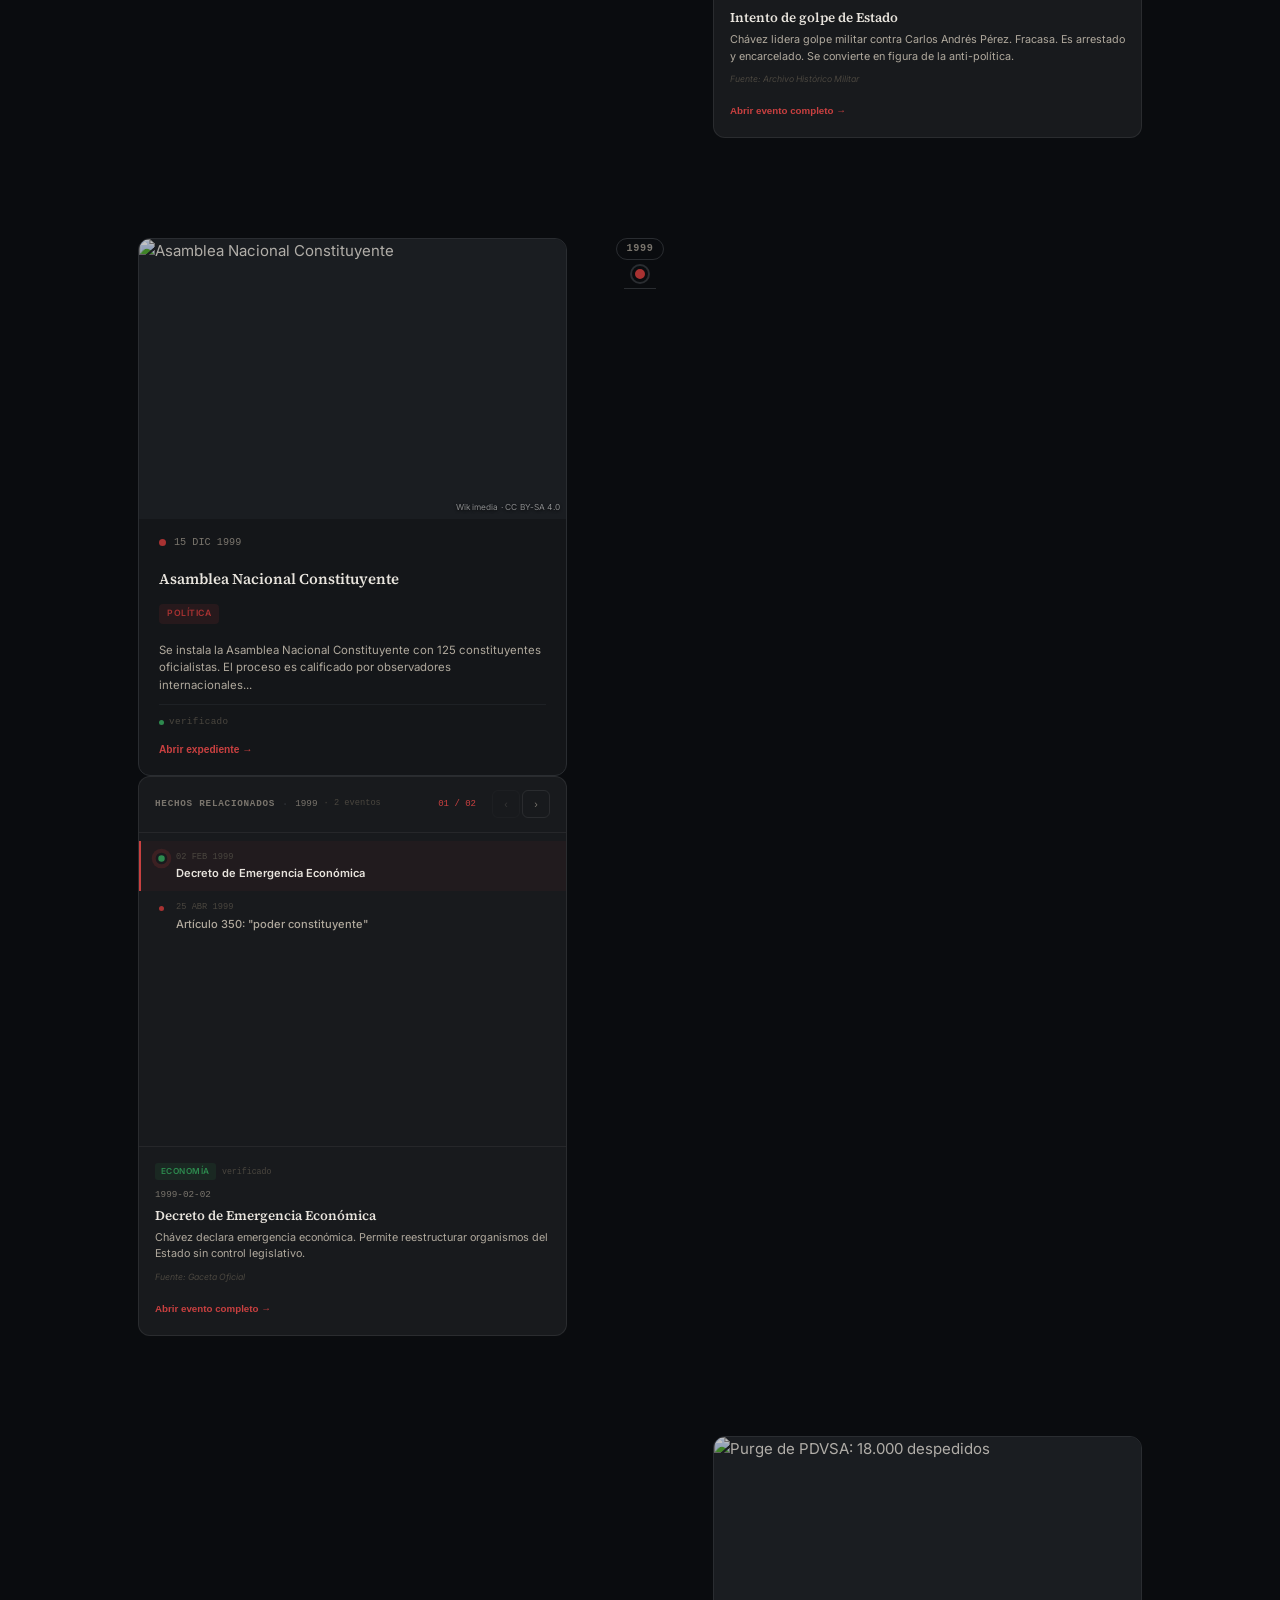
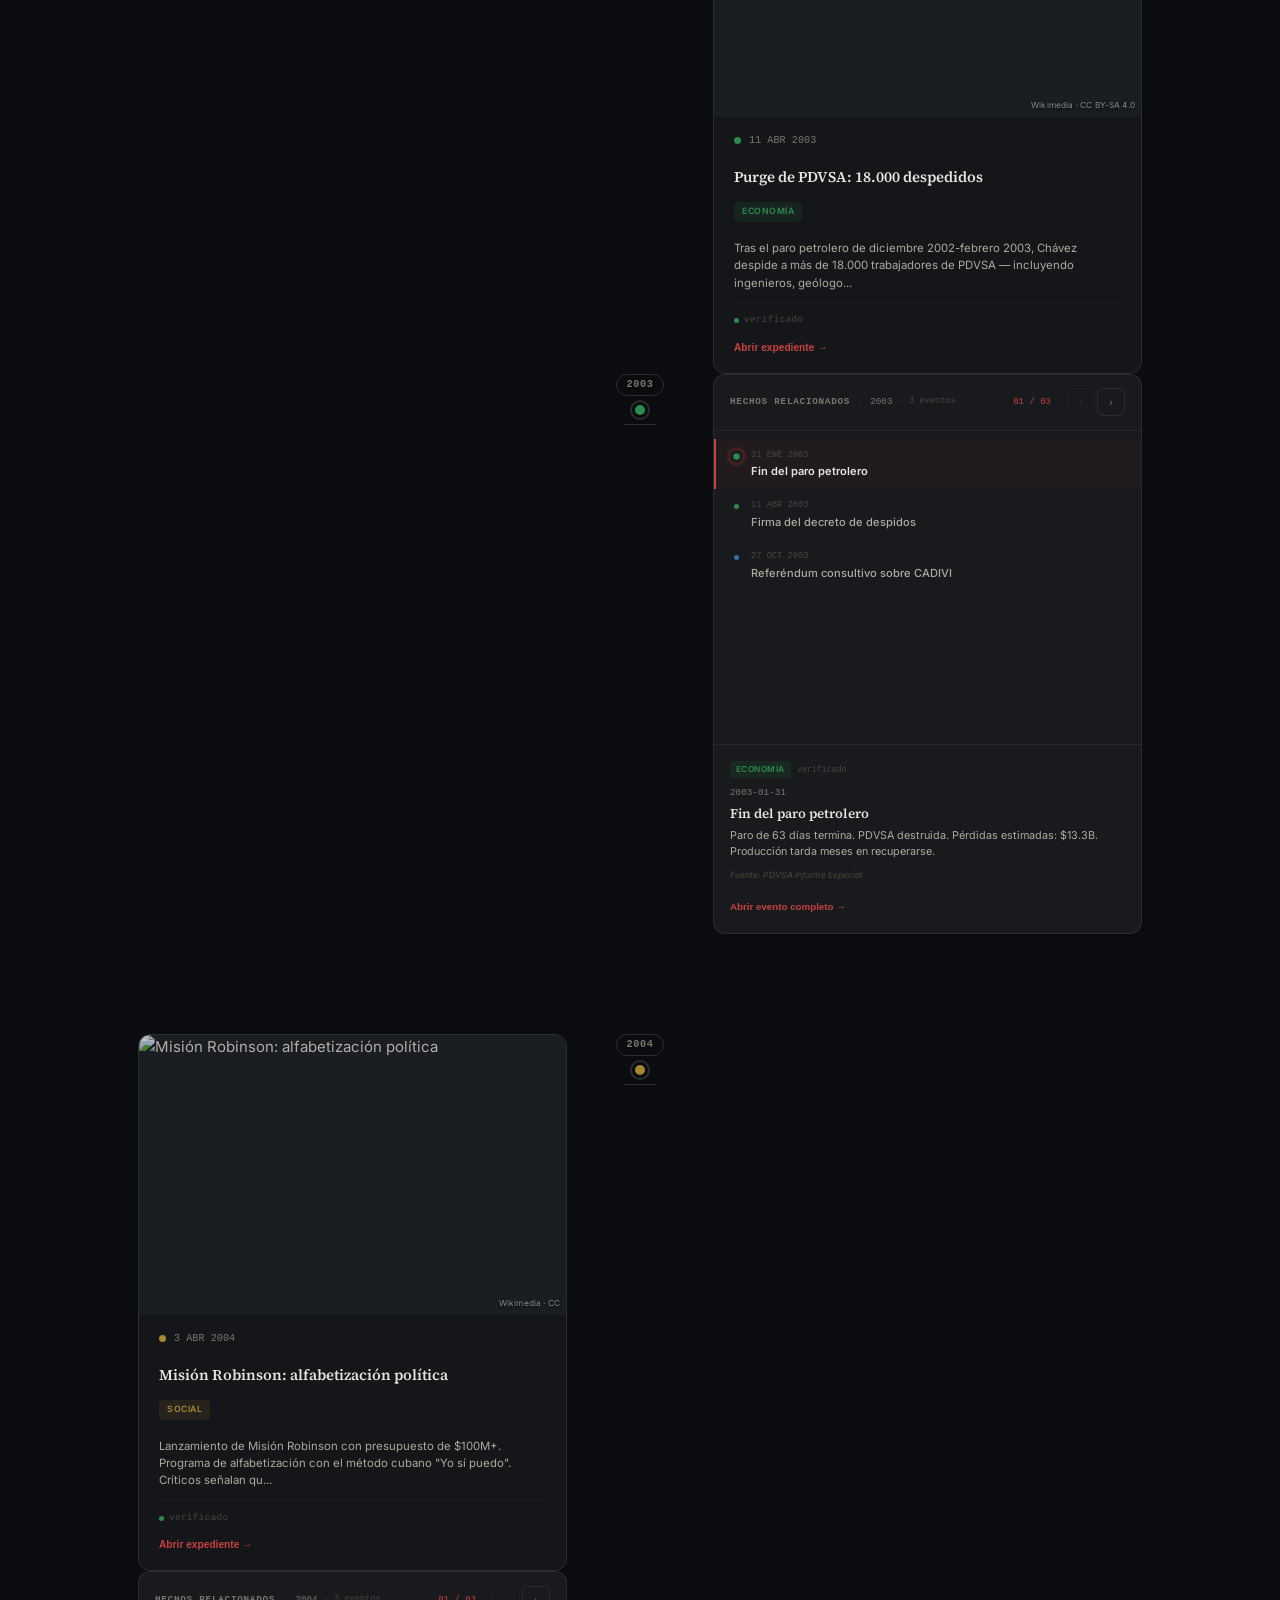
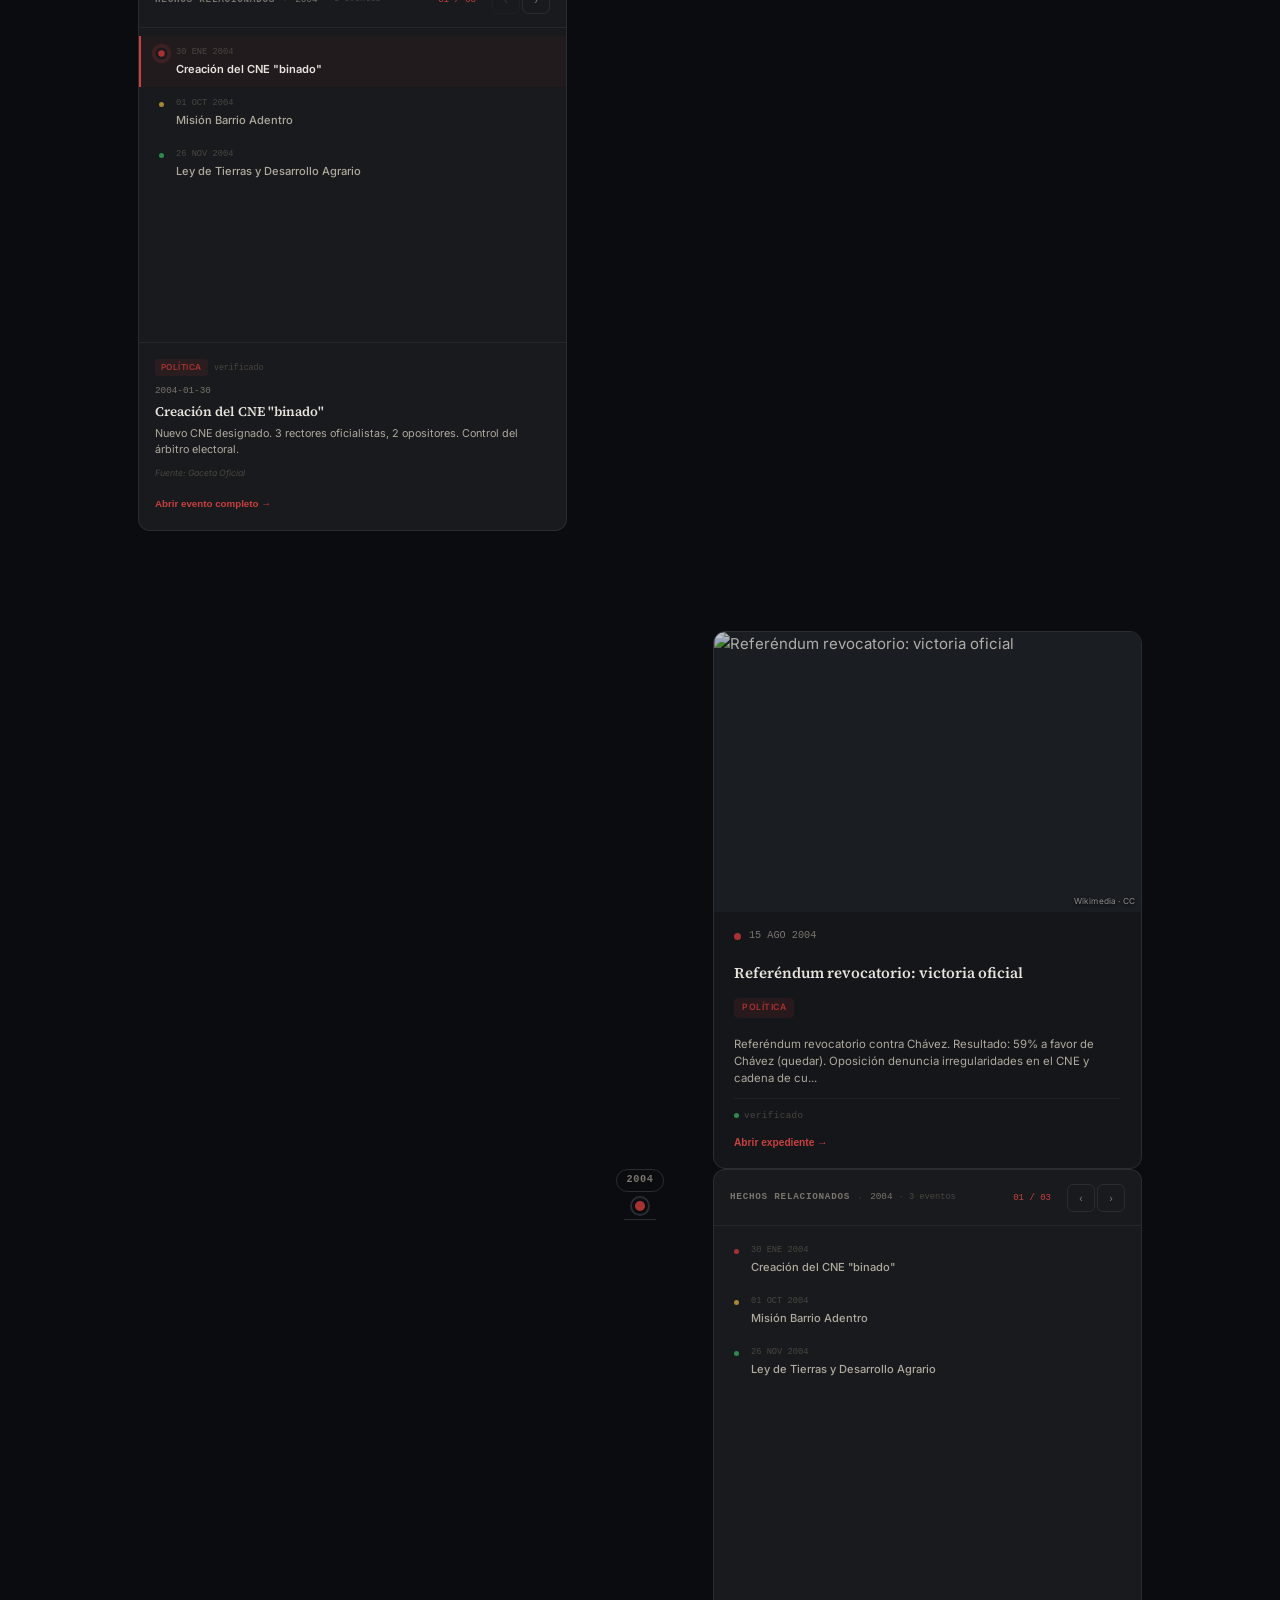
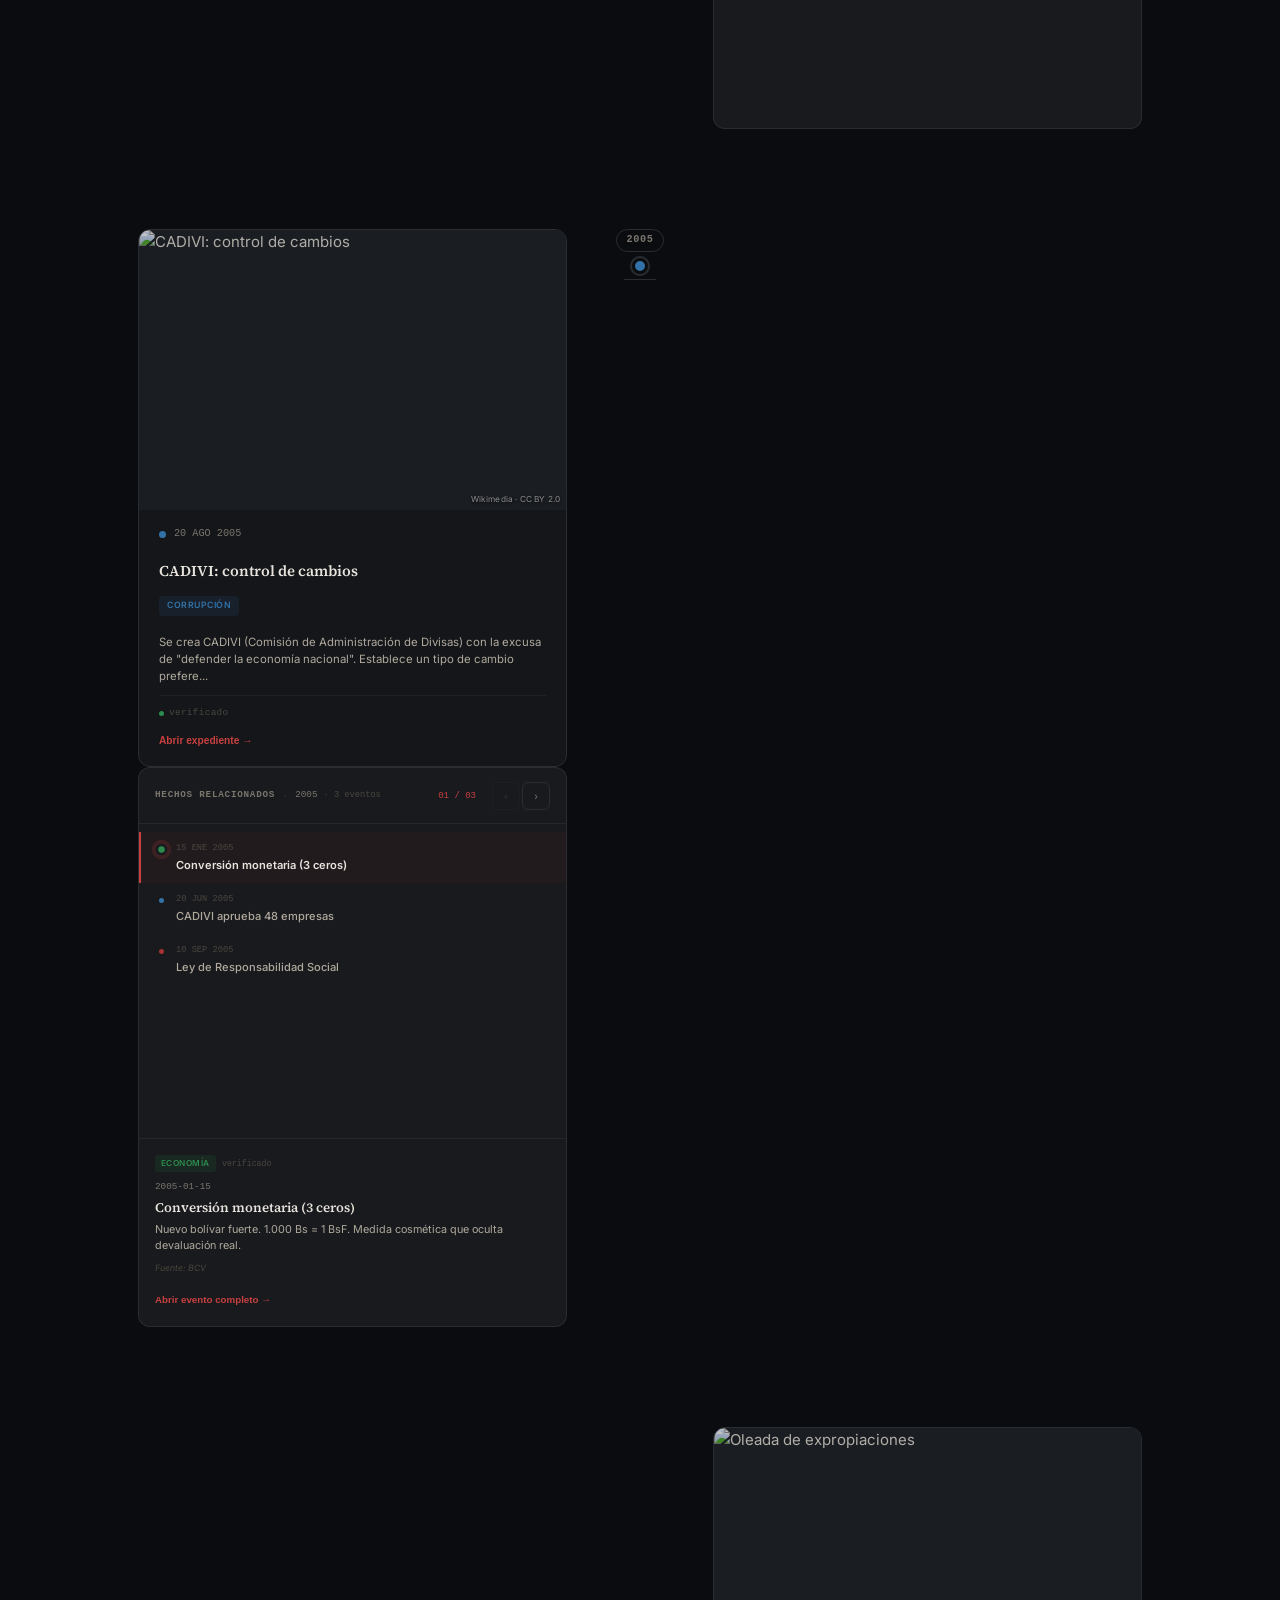
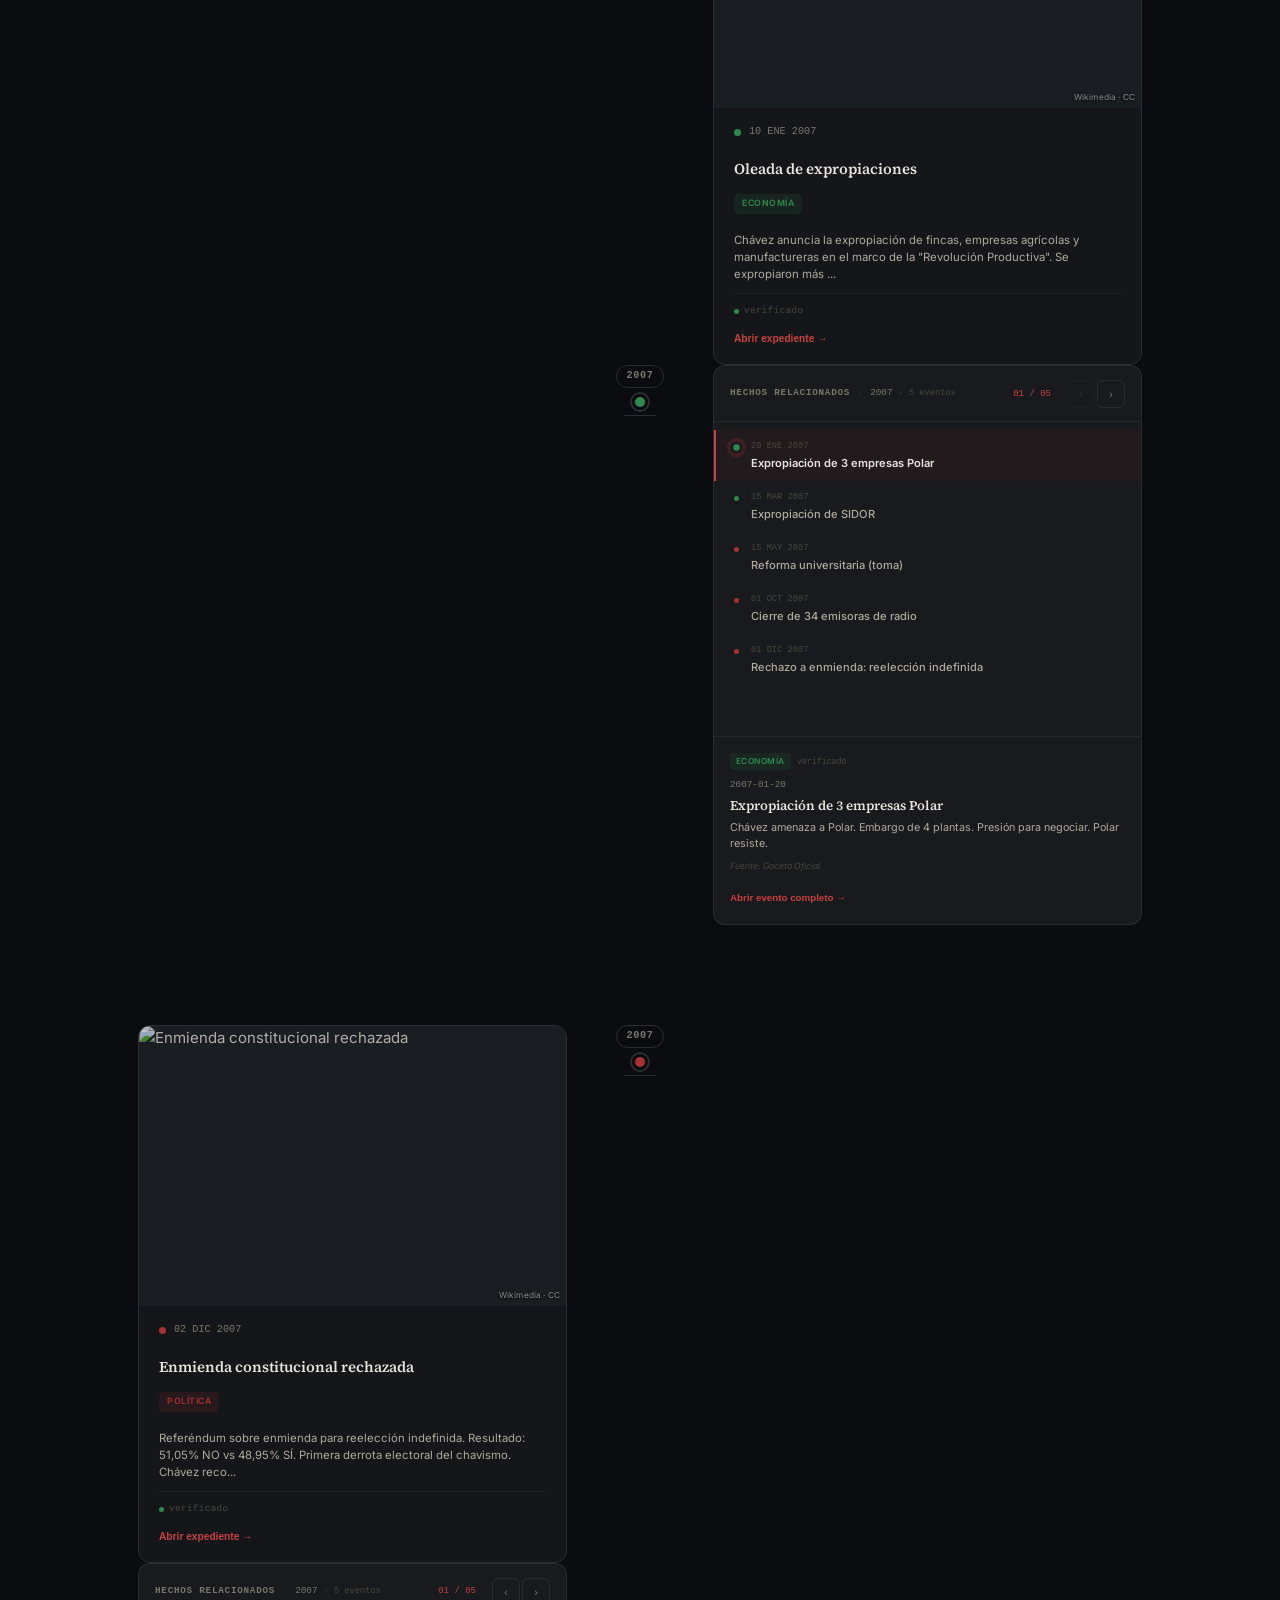
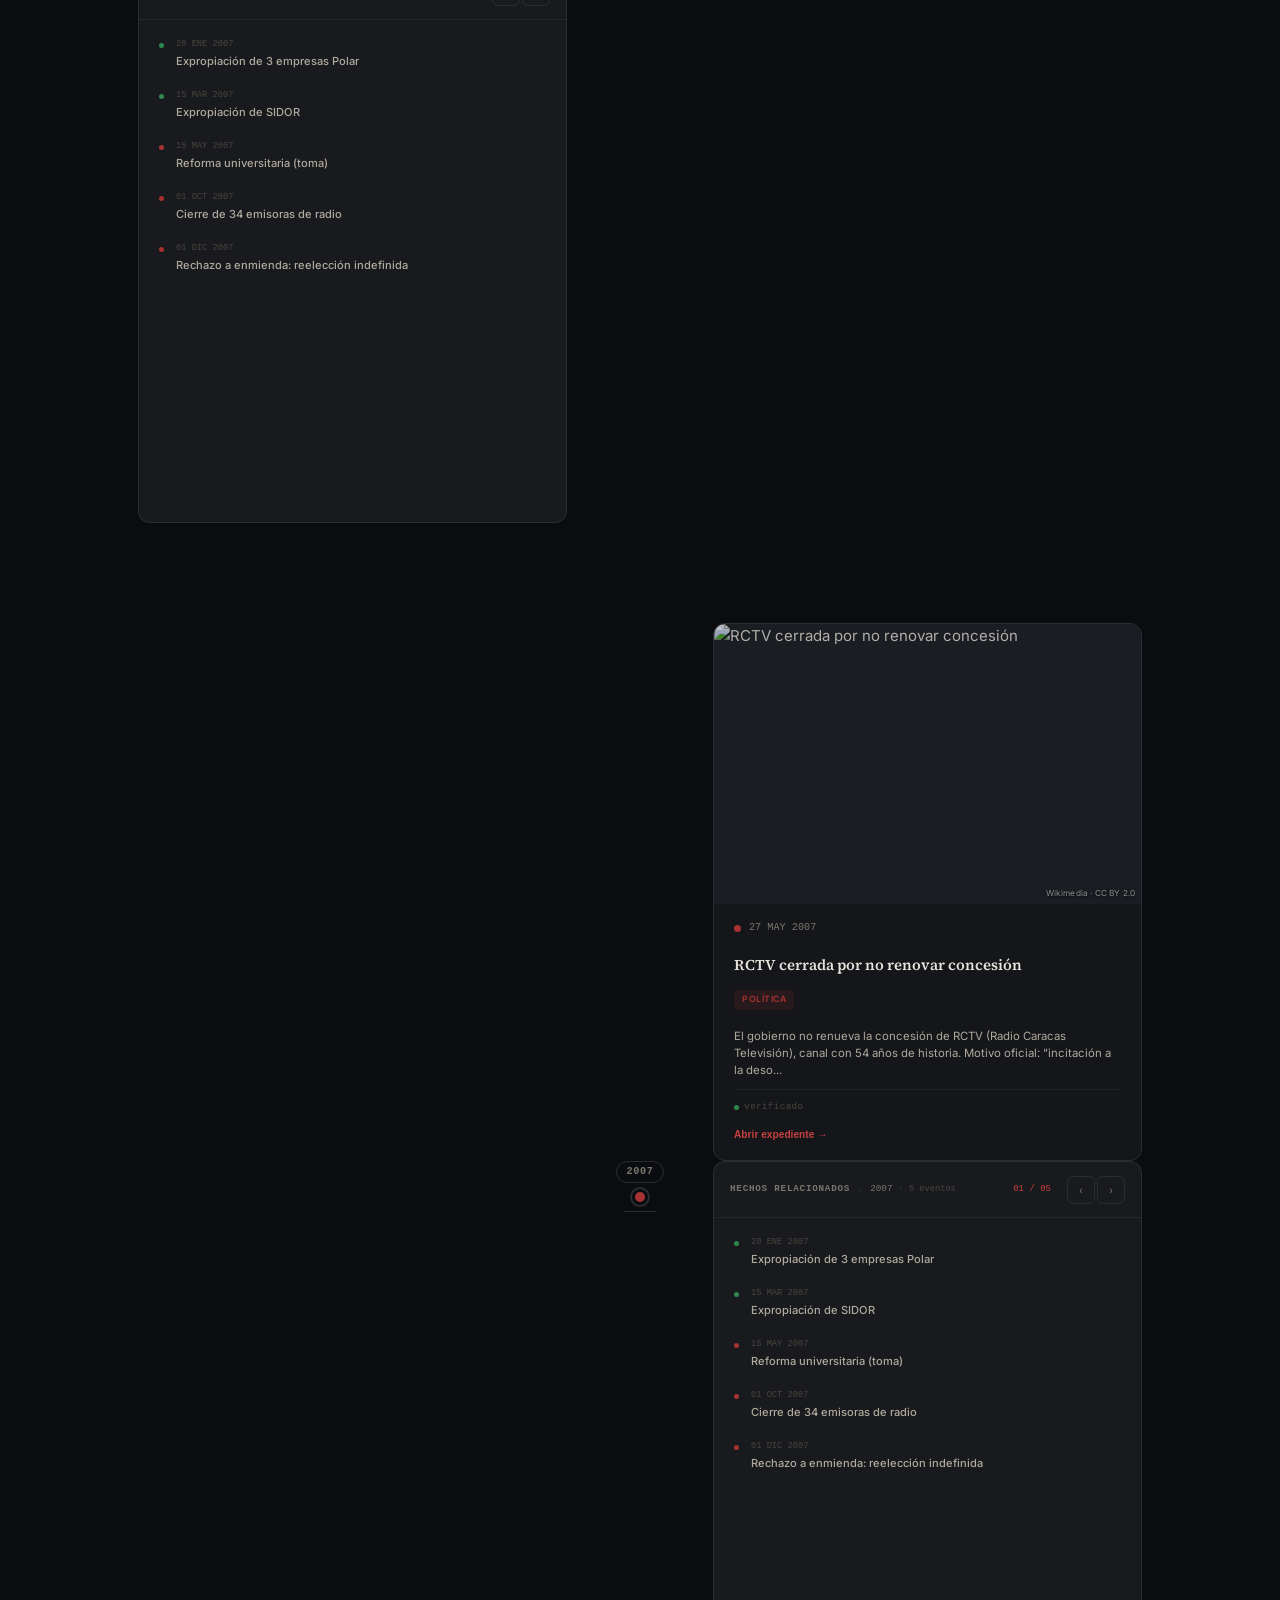
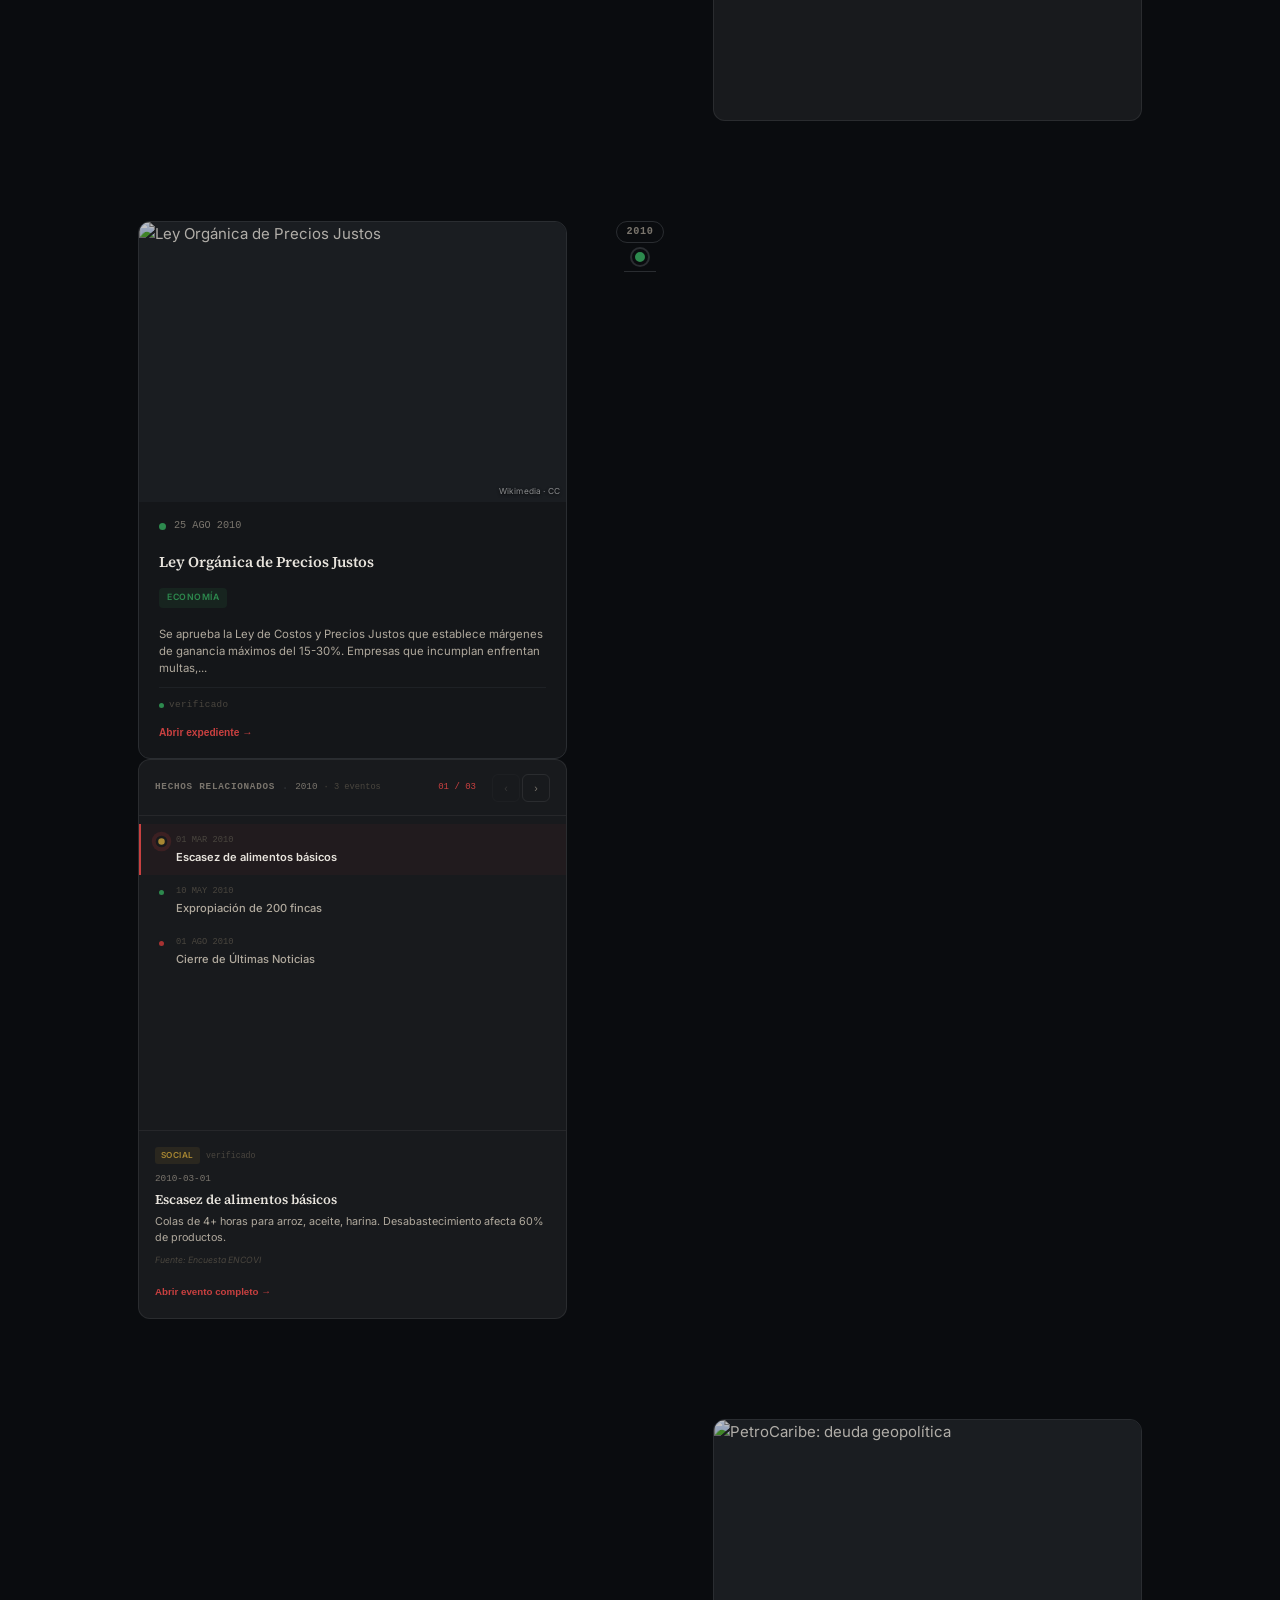
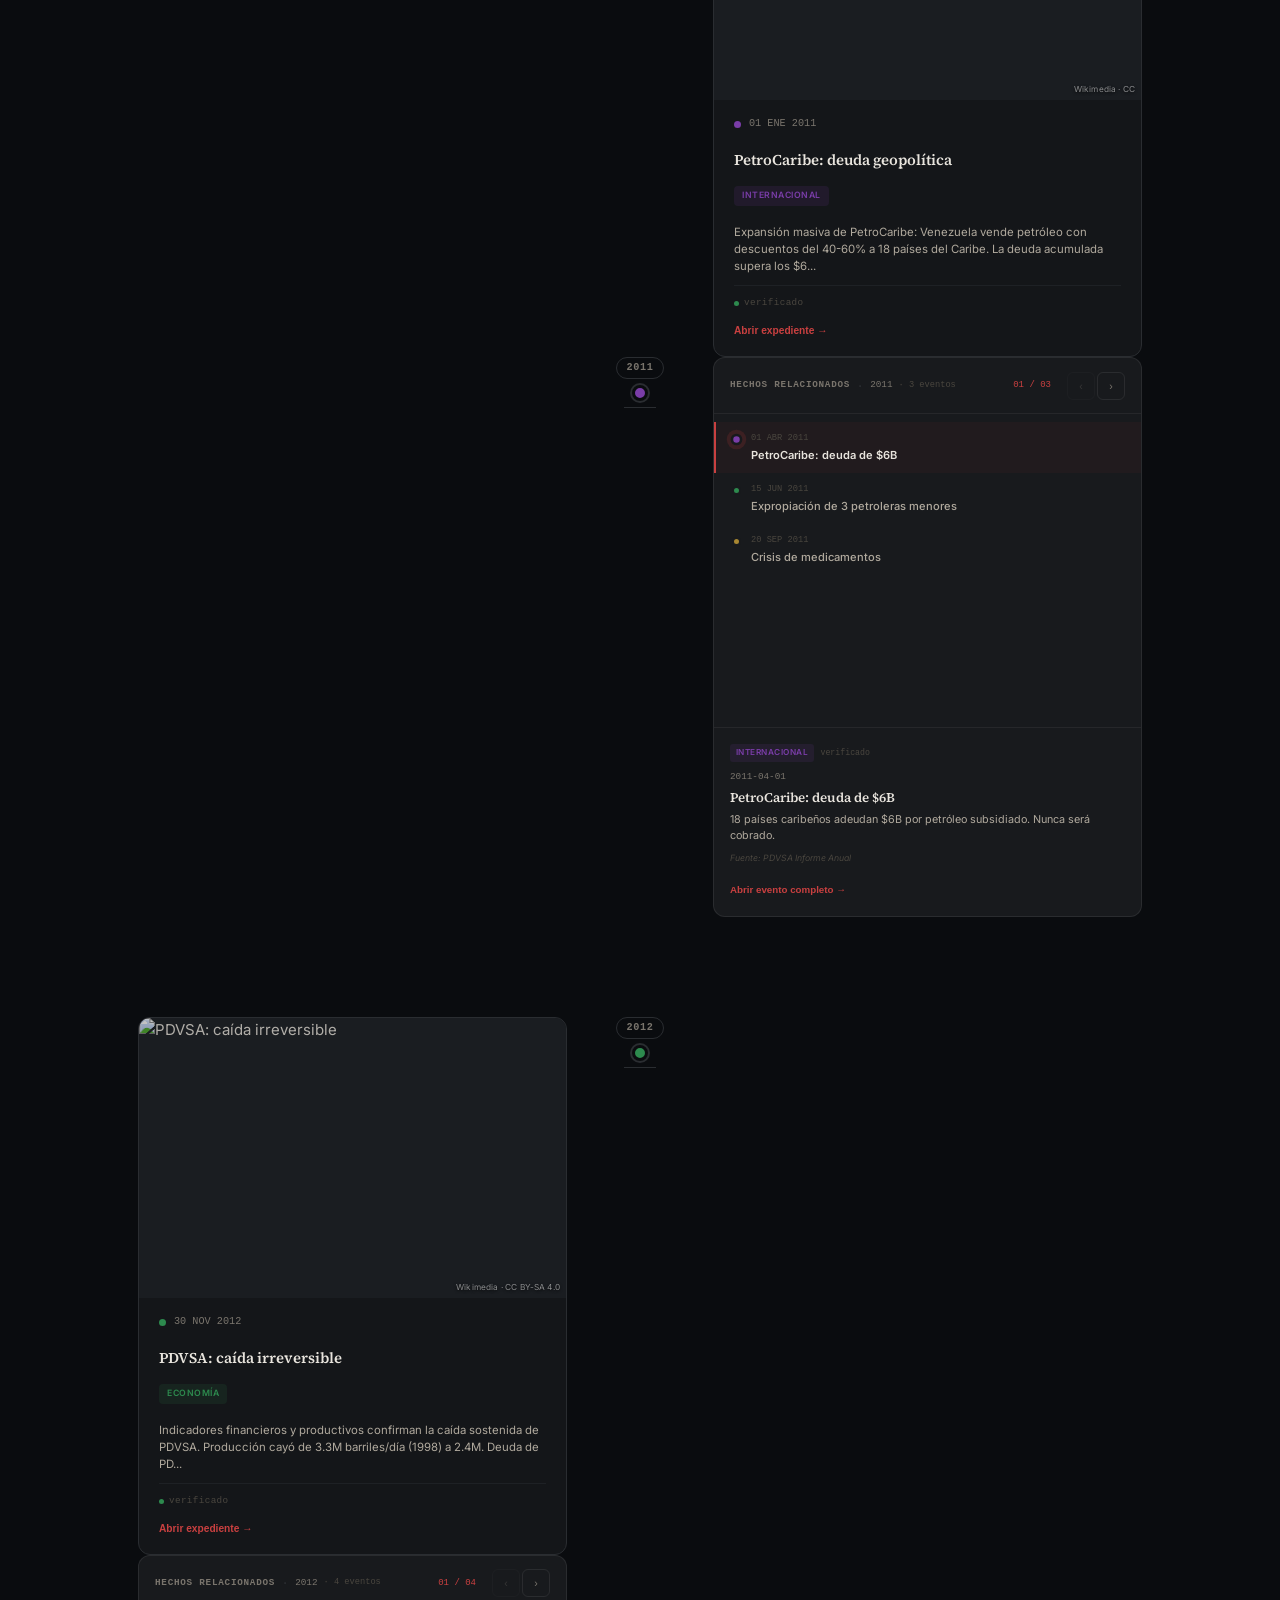
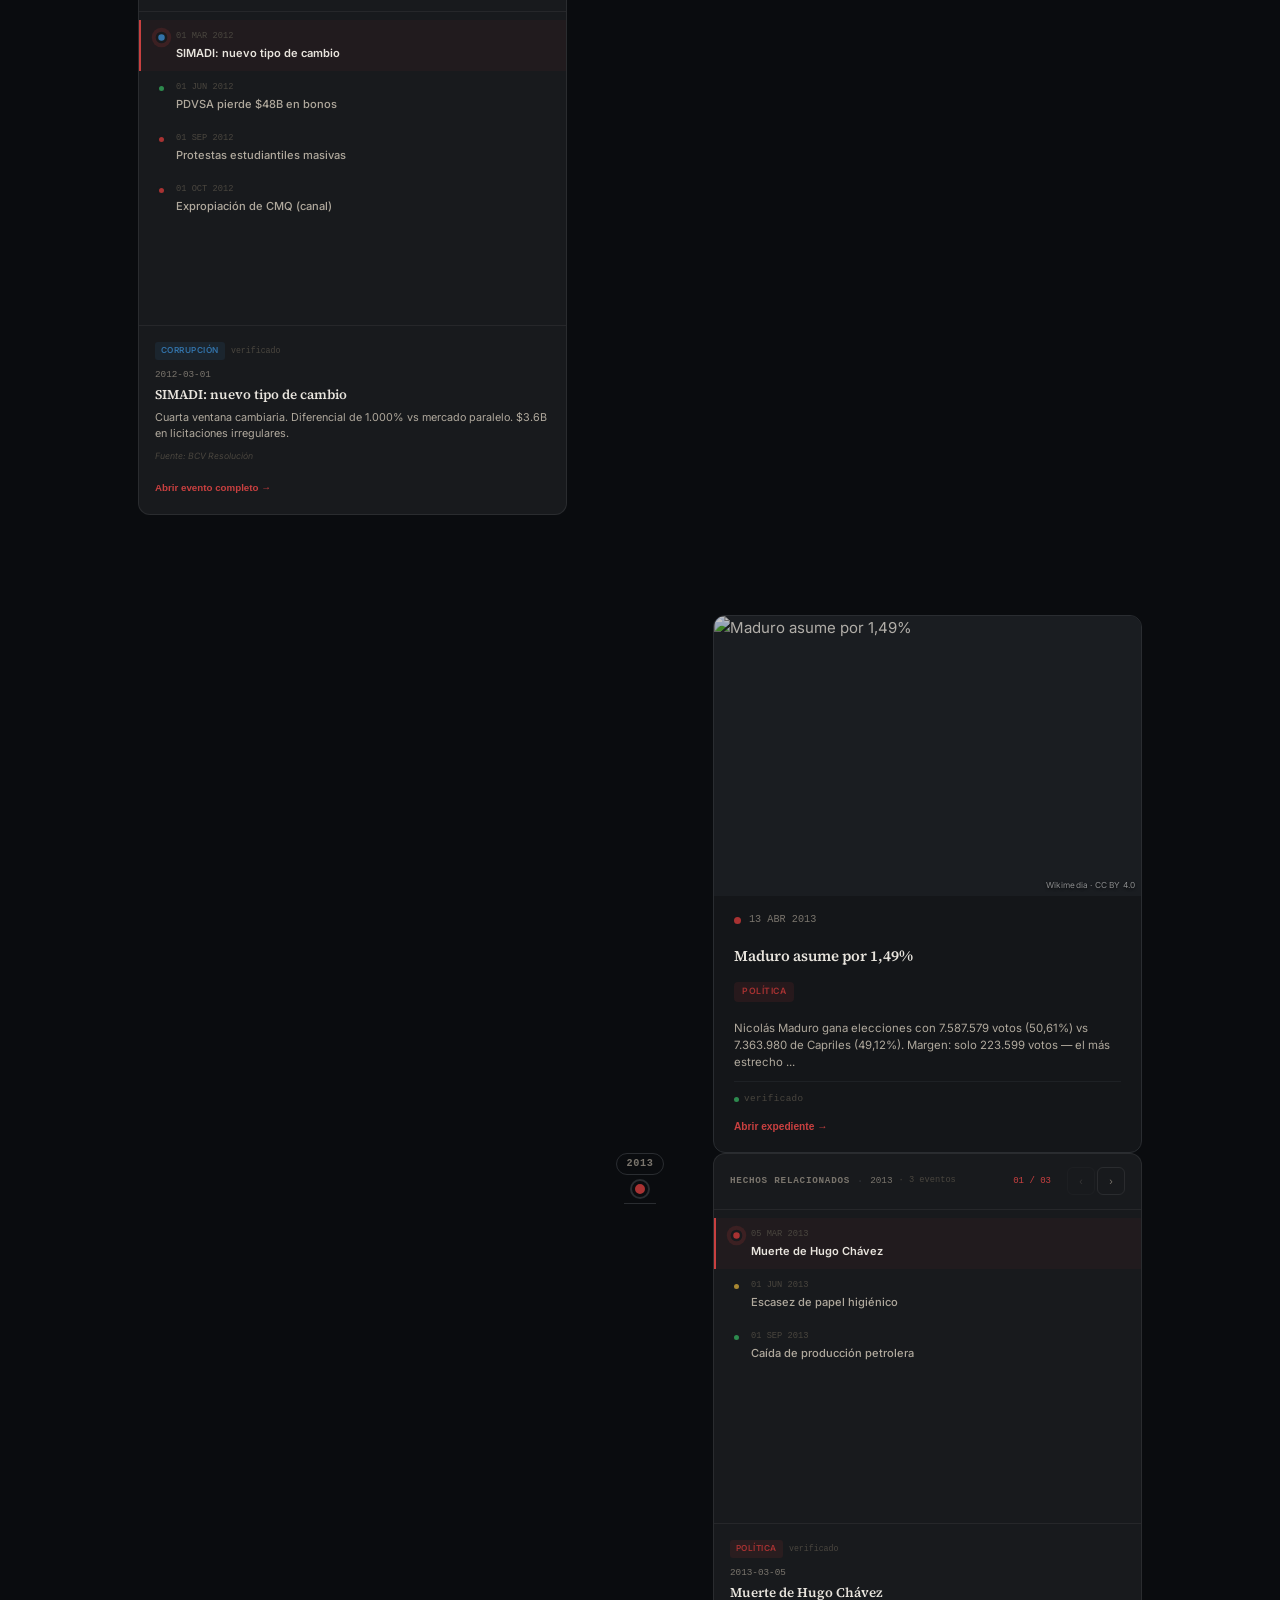
==== commit d2981e9b: "feat: full text enrichment + strict Venezuela filter - fast_engine: open each tweet individually to " ====
--- a/cronologia.html
+++ b/cronologia.html
@@ -3,436 +3,841 @@
 <head>
 <meta charset="UTF-8">
 <meta name="viewport" content="width=device-width, initial-scale=1.0">
-<title>Cronología del Expediente — Expediente Venezuela</title>
-<meta name="description" content="Línea de tiempo completa de hechos documentados en la plataforma Expediente Venezuela. Cronología narrativa de corrupción, abuso de poder y derechos en Venezuela.">
-<link rel="canonical" href="https://edgemarketing.art/expediente-venezuela/cronologia.html">
-<link rel="preconnect" href="https://fonts.googleapis.com">
-<link rel="preconnect" href="https://fonts.gstatic.com" crossorigin>
-<link href="https://fonts.googleapis.com/css2?family=Courier+Prime:wght@400;700&family=Inter:wght@300;400;500;600;700&family=Source+Serif+4:opsz,wght@8..60,400;8..60,600;8..60,700&display=swap" rel="stylesheet">
+<title>Cronología Documental — Expediente Venezuela</title>
+<link href="https://fonts.googleapis.com/css2?family=Source+Serif+4:opsz,wght@8..60,400;8..60,600;8..60,700&family=Inter:wght@300;400;500;600&display=swap" rel="stylesheet">
 <style>
-*,*::before,*::after{margin:0;padding:0;box-sizing:border-box}
+*,*::before,*::after{box-sizing:border-box;margin:0;padding:0}
 :root{
-  --bg:#0a0a0a;
-  --bg-card:#111111;
-  --bg-elevated:#181818;
-  --text:#a0a0a0;
-  --text-bright:#e8e8e8;
-  --text-dim:#666;
-  --beige:#c4b898;
-  --yellow:#c9a227;
-  --red:#8b2500;
-  --mono:'Courier Prime',monospace;
-  --serif:'Source Serif 4',Georgia,serif;
-  --sans:'Inter',-apple-system,sans-serif;
-  --radius:2px;
-}
-html{scroll-behavior:smooth}
-body{font-family:var(--sans);background:var(--bg);color:var(--text);line-height:1.6;-webkit-font-smoothing:antialiased}
-a{color:var(--beige);text-decoration:none}
-
-/* Header */
-.site-header{position:sticky;top:0;z-index:100;background:rgba(10,10,10,.95);backdrop-filter:blur(12px);border-bottom:1px solid rgba(196,184,152,.06);padding:.75rem 2rem;display:flex;align-items:center;justify-content:space-between}
-.site-logo{font-family:var(--mono);font-size:.65rem;letter-spacing:.15em;text-transform:uppercase;color:var(--beige)}
-.site-logo span{color:var(--yellow)}
-.site-nav{display:flex;gap:1.5rem;align-items:center}
-.site-nav a{font-family:var(--mono);font-size:.6rem;letter-spacing:.12em;text-transform:uppercase;color:var(--text-dim);transition:color .2s}
-.site-nav a:hover,.site-nav a.active{color:var(--beige)}
-
-/* Hero */
-.ch-hero{padding:4rem 2rem 2rem;border-bottom:1px solid rgba(196,184,152,.06)}
-.ch-hero-inner{max-width:1000px;margin:0 auto}
-.ch-eyebrow{font-family:var(--mono);font-size:.6rem;letter-spacing:.18em;text-transform:uppercase;color:var(--yellow);margin-bottom:.75rem}
-.ch-title{font-family:var(--serif);font-size:clamp(1.8rem,4vw,3rem);font-weight:700;letter-spacing:-.01em;line-height:1.1;color:var(--text-bright);margin-bottom:.75rem}
-.ch-subtitle{font-size:1rem;color:var(--text-dim);line-height:1.7;max-width:600px}
-.ch-stats{display:flex;gap:2rem;margin-top:1.5rem;flex-wrap:wrap}
-.ch-stat{font-family:var(--mono);font-size:.6rem;letter-spacing:.1em;color:var(--text-dim)}
-.ch-stat strong{color:var(--yellow);font-size:1.1rem;display:block;margin-bottom:.15rem}
-
-/* Controls */
-.ch-controls{max-width:1000px;margin:2rem auto;padding:0 2rem}
-.ch-filters{display:flex;gap:.5rem;flex-wrap:wrap;margin-bottom:1rem}
-.ch-filter{font-family:var(--mono);font-size:.55rem;letter-spacing:.1em;text-transform:uppercase;padding:.35rem .7rem;border:1px solid rgba(196,184,152,.12);background:transparent;color:var(--text-dim);cursor:pointer;transition:all .2s}
-.ch-filter:hover{border-color:var(--beige);color:var(--text-bright)}
-.ch-filter.active{background:var(--yellow);color:var(--bg);border-color:var(--yellow)}
-.ch-search-row{display:flex;gap:.75rem;align-items:center;flex-wrap:wrap}
-.ch-search{flex:1;min-width:200px;font-family:var(--mono);font-size:.7rem;padding:.5rem .75rem;background:var(--bg-card);border:1px solid rgba(196,184,152,.1);color:var(--text-bright);outline:none;transition:border-color .2s}
-.ch-search:focus{border-color:var(--yellow)}
-.ch-search::placeholder{color:var(--text-dim)}
-.ch-jump{font-family:var(--mono);font-size:.55rem;letter-spacing:.1em;padding:.4rem .6rem;background:var(--bg-card);border:1px solid rgba(196,184,152,.1);color:var(--text-dim);cursor:pointer}
-.ch-jump:hover{border-color:var(--beige);color:var(--text-bright)}
-.ch-group-toggle{font-family:var(--mono);font-size:.55rem;letter-spacing:.1em;padding:.4rem .6rem;border:1px solid rgba(196,184,152,.12);background:transparent;color:var(--text-dim);cursor:pointer;transition:all .2s}
-.ch-group-toggle.active{background:var(--bg-elevated);color:var(--beige);border-color:var(--beige)}
-.ch-result-count{font-family:var(--mono);font-size:.55rem;color:var(--text-dim);letter-spacing:.08em;margin-top:.75rem}
-
-/* Year Jump Bar */
-.ch-yearbar{display:flex;gap:.4rem;flex-wrap:wrap;margin-top:.75rem}
-.ch-yearbtn{font-family:var(--mono);font-size:.55rem;letter-spacing:.1em;padding:.3rem .6rem;border:1px solid rgba(196,184,152,.08);background:transparent;color:var(--text-dim);cursor:pointer;transition:all .2s}
-.ch-yearbtn:hover{border-color:var(--beige);color:var(--text-bright)}
-.ch-yearbtn.active{background:var(--yellow);color:var(--bg);border-color:var(--yellow)}
-
-/* Timeline Vertical */
-.ch-timeline{max-width:1000px;margin:0 auto;padding:2rem 2rem 4rem 5rem;position:relative}
-.ch-timeline::before{content:'';position:absolute;left:2.5rem;top:0;bottom:0;width:1px;background:linear-gradient(180deg,transparent,rgba(196,184,152,.12) 5rem,rgba(196,184,152,.12) calc(100% - 5rem),transparent)}
-
-/* Year Group */
-.ch-year-group{margin-bottom:2rem}
-.ch-year-label{font-family:var(--mono);font-size:.6rem;letter-spacing:.15em;text-transform:uppercase;color:var(--yellow);margin-bottom:1rem;position:relative;padding-left:1rem}
-.ch-year-label::before{content:'';position:absolute;left:-2.55rem;top:50%;width:10px;height:10px;border:2px solid var(--yellow);background:var(--bg);border-radius:50%;transform:translateY(-50%)}
-
-/* Event Block */
-.ch-event{position:relative;margin-bottom:1rem;opacity:0;transform:translateY(15px);transition:opacity .4s,transform .4s}
-.ch-event.visible{opacity:1;transform:none}
-.ch-event::before{content:'';position:absolute;left:-2.5rem;top:1.5rem;width:8px;height:8px;border:2px solid var(--beige);background:var(--bg);border-radius:50%;z-index:2;transition:all .3s}
-.ch-event.critical::before{border-color:var(--red);background:var(--red);box-shadow:0 0 10px rgba(139,37,0,.4)}
-.ch-event.highlight::before{border-color:var(--yellow);box-shadow:0 0 8px rgba(201,162,39,.3)}
-.ch-event-inner{background:var(--bg-card);border:1px solid rgba(196,184,152,.06);padding:1.25rem 1.5rem;cursor:pointer;transition:all .3s;position:relative;overflow:hidden}
-.ch-event-inner::before{content:'';position:absolute;top:0;left:0;width:3px;height:100%;background:var(--beige);opacity:.3;transition:opacity .3s}
-.ch-event.critical .ch-event-inner::before{background:var(--red);opacity:1}
-.ch-event.highlight .ch-event-inner::before{background:var(--yellow);opacity:1}
-.ch-event-inner:hover{border-color:rgba(196,184,152,.15);background:var(--bg-elevated)}
-.ch-event-head{display:flex;align-items:flex-start;justify-content:space-between;gap:1rem;margin-bottom:.5rem}
-.ch-event-date{font-family:var(--mono);font-size:.6rem;letter-spacing:.1em;color:var(--yellow);white-space:nowrap}
-.ch-event-badges{display:flex;gap:.4rem;flex-wrap:wrap}
-.ch-event-badge{font-family:var(--mono);font-size:.45rem;letter-spacing:.1em;text-transform:uppercase;padding:.15rem .4rem;border:1px solid}
-.ch-event-badge.verificado{color:#4a9;border-color:#4a930}
-.ch-event-badge.recibido{color:var(--beige);border-color:rgba(196,184,152,.3)}
-.ch-event-badge.pendiente{color:#c9a227;border-color:rgba(201,162,39,.3)}
-.ch-event-badge.critical{color:var(--red);border-color:var(--red)}
-.ch-event-badge.high{color:var(--yellow);border-color:var(--yellow)}
-.ch-event-cat{font-family:var(--mono);font-size:.5rem;letter-spacing:.1em;text-transform:uppercase;margin-bottom:.35rem;display:flex;align-items:center;gap:.4rem}
-.ch-event-cat-dot{width:6px;height:6px;border-radius:50%;flex-shrink:0}
-.ch-event-title{font-family:var(--serif);font-size:1.05rem;font-weight:600;color:var(--text-bright);line-height:1.35;margin-bottom:.3rem}
-.ch-event-location{font-family:var(--mono);font-size:.5rem;color:var(--text-dim);letter-spacing:.08em;margin-bottom:.4rem}
-.ch-event-summary{font-size:.85rem;color:var(--text);line-height:1.65;margin-bottom:.5rem}
-.ch-event-narrative{font-family:var(--mono);font-size:.5rem;letter-spacing:.1em;text-transform:uppercase;color:var(--text-dim);margin-bottom:.4rem}
-.ch-event-exp{font-family:var(--mono);font-size:.5rem;letter-spacing:.1em;color:var(--yellow);margin-bottom:.3rem}
-.ch-event-source{font-family:var(--mono);font-size:.5rem;color:var(--text-dim);margin-bottom:.3rem}
-.ch-event-source a{color:var(--beige)}
-.ch-event-expand{font-family:var(--mono);font-size:.55rem;color:var(--beige);letter-spacing:.08em;display:inline-flex;align-items:center;gap:.3rem;margin-top:.5rem;cursor:pointer;background:none;border:none;padding:0}
-.ch-event-expand:hover{color:var(--yellow)}
-
-/* Expanded Detail */
-.ch-event-detail{display:none;margin-top:1rem;padding-top:1rem;border-top:1px solid rgba(196,184,152,.06)}
-.ch-event-detail.open{display:block}
-.ch-event-detail p{font-size:.85rem;color:var(--text);line-height:1.7;margin-bottom:.75rem}
-.ch-event-sources{margin-top:.75rem}
-.ch-event-sources h4{font-family:var(--mono);font-size:.55rem;letter-spacing:.12em;text-transform:uppercase;color:var(--yellow);margin-bottom:.5rem}
-.ch-event-sources li{font-size:.8rem;color:var(--text-dim);padding:.25rem 0;padding-left:.75rem;position:relative}
-.ch-event-sources li::before{content:'—';position:absolute;left:0;color:var(--text-dim)}
-.ch-event-tags{display:flex;gap:.4rem;flex-wrap:wrap;margin-top:.75rem}
-.ch-event-tag{font-family:var(--mono);font-size:.45rem;letter-spacing:.08em;text-transform:uppercase;padding:.2rem .4rem;border:1px solid rgba(196,184,152,.08);color:var(--text-dim)}
-.ch-event-related{margin-top:.75rem}
-.ch-event-related h4{font-family:var(--mono);font-size:.55rem;letter-spacing:.12em;text-transform:uppercase;color:var(--beige);margin-bottom:.5rem}
-.ch-event-actions{display:flex;gap:.75rem;margin-top:1rem;flex-wrap:wrap}
-.ch-event-actions a,.ch-event-actions button{font-family:var(--mono);font-size:.55rem;letter-spacing:.08em;padding:.4rem .7rem;border:1px solid rgba(196,184,152,.12);background:transparent;color:var(--beige);cursor:pointer;transition:all .2s}
-.ch-event-actions a:hover,.ch-event-actions button:hover{border-color:var(--yellow);color:var(--yellow)}
-
-/* No results */
-.ch-no-results{text-align:center;padding:4rem 2rem;font-family:var(--mono);font-size:.75rem;color:var(--text-dim)}
-
-/* Back to top */
-.ch-back-top{position:fixed;bottom:2rem;right:2rem;width:40px;height:40px;border:1px solid rgba(196,184,152,.15);background:var(--bg-card);color:var(--beige);font-size:1rem;cursor:pointer;z-index:50;display:none;align-items:center;justify-content:center;transition:all .2s}
-.ch-back-top:hover{border-color:var(--yellow);color:var(--yellow)}
-
-/* Footer */
-.site-footer{border-top:1px solid rgba(196,184,152,.06);padding:2rem;text-align:center}
-.footer-inner{max-width:1000px;margin:0 auto}
-.footer-links{display:flex;gap:1.5rem;justify-content:center;margin-bottom:1rem}
-.footer-links a{font-family:var(--mono);font-size:.6rem;letter-spacing:.12em;text-transform:uppercase;color:var(--text-dim);transition:color .2s}
-.footer-links a:hover{color:var(--beige)}
-.footer-copy{font-family:var(--mono);font-size:.55rem;color:var(--text-dim);letter-spacing:.08em}
-
-/* Responsive */
+  --bg0:#0a0c0f;--bg1:#0f1114;--bg2:#141619;--bg3:#1a1d21;--bg4:#222529;
+  --text1:#e8e4dd;--text2:#b0a99d;--text3:#7a756d;--text4:#4a463f;
+  --border1:#2a2d31;--border2:#1e2125;
+  --red:#a83232;--red-light:#c94040;--green:#2d8a4e;--blue:#3272a8;--mustard:#a88732;--purple:#7a3da8;--cyan:#3294a8;--beige:#a89878;
+  --serif:'Source Serif 4',Georgia,serif;--sans:'Inter',system-ui,sans-serif;--mono:'JetBrains Mono',Consolas,monospace;
+  --w-content:920px;--w-header:1340px;--side-pad:48px;
+}
+html{font-size:15px;scroll-behavior:smooth}
+body{font-family:var(--sans);background:var(--bg0);color:var(--text1);line-height:1.6;-webkit-font-smoothing:antialiased;overflow-x:hidden}
+
+/* ===== HEADER ===== */
+.header{position:sticky;top:0;z-index:100;background:rgba(10,12,15,.92);backdrop-filter:blur(12px);border-bottom:1px solid var(--border2)}
+.header-inner{max-width:var(--w-header);margin:0 auto;padding:0 var(--side-pad);display:flex;align-items:center;height:56px;gap:32px}
+.logo{display:flex;flex-direction:column;line-height:1.15;flex-shrink:0}
+.logo-exp{font-family:var(--serif);font-size:.85rem;font-weight:600;color:var(--text1);letter-spacing:.12em}
+.logo-ven{font-family:var(--serif);font-size:.85rem;font-weight:600;color:var(--red);letter-spacing:.12em}
+nav{display:flex;gap:24px;margin-left:20px}
+nav a{font-size:.75rem;font-weight:500;color:var(--text3);text-decoration:none;letter-spacing:.06em;padding:4px 0;transition:color .2s}
+nav a:hover{color:var(--text2)}
+nav a.active{color:var(--text1);border-bottom:2px solid var(--red)}
+.nav-search{margin-left:auto;cursor:pointer;color:var(--text3);transition:color .2s}
+.nav-search:hover{color:var(--text1)}
+
+/* ===== HERO ===== */
+.hero{max-width:var(--w-content);margin:0 auto;padding:80px var(--side-pad) 0}
+.hero h1{font-family:var(--serif);font-size:2.6rem;font-weight:700;color:var(--text1);line-height:1.2;margin-bottom:16px}
+.hero .sub{font-size:.95rem;color:var(--text3);line-height:1.7}
+.hero .sub+p{margin-top:4px}
+
+/* ===== SEARCH ===== */
+.search-row{max-width:var(--w-content);margin:40px auto 0;padding:0 var(--side-pad);display:flex;gap:12px;align-items:center}
+.search-field{flex:1;position:relative}
+.search-field input{width:100%;padding:11px 16px 11px 40px;background:var(--bg2);border:1px solid var(--border1);border-radius:8px;color:var(--text1);font-family:var(--sans);font-size:.85rem;outline:none;transition:border-color .2s}
+.search-field input:focus{border-color:var(--red)}
+.search-field input::placeholder{color:var(--text4)}
+.search-field svg{position:absolute;left:14px;top:50%;transform:translateY(-50%);color:var(--text4)}
+.filter-select{padding:11px 32px 11px 14px;background:var(--bg2);border:1px solid var(--border1);border-radius:8px;color:var(--text2);font-family:var(--sans);font-size:.82rem;appearance:none;background-image:url("data:image/svg+xml,%3Csvg xmlns='http://www.w3.org/2000/svg' width='10' height='6'%3E%3Cpath d='M0 0l5 6 5-6z' fill='%237a756d'/%3E%3C/svg%3E");background-repeat:no-repeat;background-position:right 12px center;cursor:pointer;outline:none;transition:border-color .2s}
+.filter-select:focus{border-color:var(--red)}
+
+/* ===== STATS BANNER ===== */
+.stats-banner{max-width:var(--w-content);margin:36px auto 0;padding:0 var(--side-pad)}
+.stats-inner{background:var(--bg2);border:1px solid var(--border1);border-radius:10px;padding:24px 28px}
+.stats-grid{display:grid;grid-template-columns:repeat(4,1fr);gap:0}
+.stat-block{display:flex;flex-direction:column;align-items:center;text-align:center;padding:0 12px}
+.stat-block+.stat-block{border-left:1px solid var(--border1)}
+.stat-icon{width:20px;height:20px;border-radius:4px;margin-bottom:8px;display:flex;align-items:center;justify-content:center}
+.stat-icon svg{width:14px;height:14px}
+.stat-num{font-family:var(--serif);font-size:1.6rem;font-weight:700;color:var(--text1);line-height:1.2}
+.stat-label{font-size:.72rem;color:var(--text3);margin-top:2px;letter-spacing:.02em}
+.stat-sub{font-size:.65rem;color:var(--text4);margin-top:1px}
+.stats-divider{height:1px;background:var(--border1);margin:18px 0 14px}
+.cat-legend{display:flex;flex-wrap:wrap;gap:16px;justify-content:center}
+.cat-item{display:flex;align-items:center;gap:5px;font-size:.7rem;color:var(--text3)}
+.cat-dot{width:7px;height:7px;border-radius:50%}
+
+/* ===== TIMELINE ===== */
+.timeline-section{max-width:1100px;margin:60px auto 0;padding:0 var(--side-pad);position:relative}
+.tl-year-rule{position:fixed;right:24px;top:50%;transform:translateY(-50%);display:flex;flex-direction:column;gap:24px;z-index:50}
+.tl-year-rule .yr{font-size:.65rem;color:var(--text4);font-family:var(--mono);cursor:pointer;transition:color .2s;text-decoration:none}
+.tl-year-rule .yr:hover{color:var(--text2)}
+.tl-year-rule .yr.yr-active{color:var(--red-light)}
+.tl-year-rule .yr-line{width:1px;height:16px;background:var(--border1);margin:0 auto}
+.tl-container{position:relative;padding:20px 0 80px}
+.tl-line{position:absolute;left:50%;top:0;bottom:0;width:1px;background:var(--border1);transform:translateX(-50%);z-index:0}
+.tl-year-label{position:relative;text-align:center;margin:48px 0 24px;z-index:2}
+.tl-year-label span{font-family:var(--mono);font-size:.8rem;font-weight:600;color:var(--text3);background:var(--bg0);padding:4px 14px;border:1px solid var(--border1);border-radius:20px;letter-spacing:.08em}
+
+/* Events */
+
+/* Panel hero */
+.panel-hero{width:100%;aspect-ratio:16/9;border-radius:8px;margin-bottom:20px;overflow:hidden;background:var(--bg3)}
+.panel-hero img{width:100%;height:100%;object-fit:cover;display:block}
+.card-meta{display:flex;align-items:center;gap:8px;margin-bottom:8px}
+.card-dot{width:7px;height:7px;border-radius:50%;flex-shrink:0}
+.card-date{font-family:var(--mono);font-size:.7rem;color:var(--text3)}
+.card-title{font-family:var(--serif);font-size:1.05rem;font-weight:600;color:var(--text1);line-height:1.35;margin-bottom:6px}
+.card-badge{display:inline-block;font-size:.6rem;font-weight:600;letter-spacing:.06em;text-transform:uppercase;padding:3px 8px;border-radius:4px;margin-bottom:8px}
+.card-text{font-size:.78rem;color:var(--text2);line-height:1.55}
+
+/* ===== SIDE PANEL ===== */
+.panel-overlay{position:fixed;inset:0;background:rgba(0,0,0,.5);z-index:200;opacity:0;pointer-events:none;transition:opacity .3s}
+.panel-overlay.open{opacity:1;pointer-events:auto}
+.side-panel{position:fixed;top:0;right:0;width:min(520px,85vw);height:100vh;background:var(--bg1);border-left:1px solid var(--border1);z-index:201;transform:translateX(100%);transition:transform .35s cubic-bezier(.4,0,.2,1);overflow-y:auto;padding:32px}
+.side-panel.open{transform:translateX(0)}
+.panel-close{position:absolute;top:16px;right:16px;width:32px;height:32px;background:none;border:1px solid var(--border1);border-radius:6px;color:var(--text3);cursor:pointer;display:flex;align-items:center;justify-content:center;font-size:1.1rem;transition:color .2s,border-color .2s}
+.panel-close:hover{color:var(--text1);border-color:var(--text3)}
+.panel-year{font-family:var(--mono);font-size:.7rem;color:var(--text4);margin-bottom:4px;letter-spacing:.06em}
+.panel-date{font-family:var(--serif);font-size:1.5rem;font-weight:700;color:var(--text1);margin-bottom:8px}
+.panel-badge{display:inline-block;font-size:.65rem;font-weight:600;letter-spacing:.06em;text-transform:uppercase;padding:4px 10px;border-radius:4px;margin-bottom:16px}
+.panel-title{font-family:var(--serif);font-size:1.3rem;font-weight:600;color:var(--text1);margin-bottom:12px;line-height:1.3}
+.panel-section{margin-top:20px}
+.panel-section h4{font-size:.7rem;font-weight:600;color:var(--text4);text-transform:uppercase;letter-spacing:.08em;margin-bottom:8px}
+.panel-section p{font-size:.85rem;color:var(--text2);line-height:1.65}
+.panel-section ul{list-style:none;padding:0}
+.panel-section li{font-size:.82rem;color:var(--text2);padding:4px 0;border-bottom:1px solid var(--border2)}
+.panel-section li:last-child{border-bottom:none}
+.panel-impact{margin-top:20px;padding:16px;background:var(--bg2);border:1px solid var(--border1);border-radius:8px}
+.panel-impact h4{font-size:.7rem;font-weight:600;color:var(--text4);text-transform:uppercase;letter-spacing:.08em;margin-bottom:8px}
+.panel-impact p{font-size:.82rem;color:var(--text2);line-height:1.55}
+.panel-tags{margin-top:16px;display:flex;flex-wrap:wrap;gap:6px}
+.panel-tag{font-size:.65rem;color:var(--text3);background:var(--bg3);border:1px solid var(--border1);padding:3px 8px;border-radius:4px}
+
+/* ===== METHODOLOGY ===== */
+.methodology{max-width:var(--w-content);margin:60px auto 80px;padding:0 var(--side-pad)}
+.method-inner{background:var(--bg2);border:1px solid var(--border1);border-radius:10px;padding:24px 28px;display:flex;align-items:center;gap:20px}
+.method-icon{flex-shrink:0;width:40px;height:40px;border-radius:8px;background:var(--bg3);border:1px solid var(--border1);display:flex;align-items:center;justify-content:center}
+.method-icon svg{width:18px;height:18px;color:var(--text3)}
+.method-text{flex:1}
+.method-text p{font-size:.8rem;color:var(--text3);line-height:1.55}
+.method-text p+p{margin-top:2px}
+.method-link{flex-shrink:0;font-size:.78rem;font-weight:600;color:var(--red-light);text-decoration:none;transition:color .2s}
+.method-link:hover{color:var(--red)}
+
+/* ===== YEAR BLOCKS — Grid 3-col ===== */
+.year-block{position:relative;display:grid;grid-template-columns:minmax(0,1fr) 90px minmax(0,1fr);align-items:start;column-gap:28px;max-width:1100px;margin:0 auto 100px;padding:0}
+.year-main{width:100%;max-width:520px}
+.year-main.right{grid-column:3}
+.year-main.left{grid-column:1}
+
+/* Central node + connectors */
+.year-tl-node{position:relative;grid-column:2;justify-self:center;display:flex;flex-direction:column;align-items:center;gap:0;padding-top:0}
+.year-tl-node .node-dot{width:16px;height:16px;border-radius:50%;border:3px solid var(--bg0);box-shadow:0 0 0 2px var(--border1);transition:box-shadow .3s;position:relative;z-index:2;flex-shrink:0}
+.year-tl-node .node-year{font-family:var(--mono);font-size:.68rem;font-weight:600;color:var(--text3);background:var(--bg0);padding:2px 10px;border:1px solid var(--border1);border-radius:12px;white-space:nowrap;letter-spacing:.06em;z-index:3;margin-bottom:6px}
+.year-tl-node .connector{position:absolute;height:1px;background:var(--border1);z-index:1;top:calc(8px + 2.4rem + 6px)}
+.year-tl-node .connector.left{right:50%;width:calc(50% - 8px)}
+.year-tl-node .connector.right{left:50%;width:calc(50% - 8px)}
+
+/* Main event card */
+.tl-card{background:var(--bg2);border:1px solid var(--border1);border-radius:12px;overflow:hidden;cursor:pointer;transition:border-color .25s,box-shadow .25s;max-height:600px;display:flex;flex-direction:column}
+.tl-card:hover{border-color:var(--red);box-shadow:0 4px 24px rgba(0,0,0,.3)}
+.tl-card.hidden{display:none}
+
+/* Card image */
+.card-img{width:100%;height:280px;overflow:hidden;position:relative;background:var(--bg3);flex-shrink:0}
+.card-img img{width:100%;height:100%;object-fit:cover;object-position:center;display:block;filter:brightness(.75) contrast(1.05);transition:filter .3s,transform .5s}
+.tl-card:hover .card-img img{filter:brightness(.85) contrast(1.1);transform:scale(1.04)}
+.card-img-inner{width:100%;height:100%;display:flex;align-items:center;justify-content:center;font-size:.7rem;color:var(--text3);letter-spacing:.04em;font-family:var(--sans)}
+.card-img-credit{position:absolute;bottom:4px;right:6px;font-size:.55rem;color:rgba(255,255,255,.5);letter-spacing:.02em;text-shadow:0 1px 3px rgba(0,0,0,.8)}
+
+/* Card body */
+.card-body{padding:16px 20px 20px;flex:1;display:flex;flex-direction:column;min-height:0;gap:10px}
+.card-meta{display:flex;align-items:center;gap:8px}
+.card-dot{width:7px;height:7px;border-radius:50%;flex-shrink:0}
+.card-date{font-family:var(--mono);font-size:.68rem;color:var(--text3)}
+.card-title{font-family:var(--serif);font-size:1rem;font-weight:600;color:var(--text1);line-height:1.3}
+.card-badge{display:inline-block;font-size:.58rem;font-weight:600;letter-spacing:.06em;text-transform:uppercase;padding:3px 8px;border-radius:4px;align-self:flex-start}
+.card-text{font-size:.76rem;color:var(--text2);line-height:1.5;display:-webkit-box;-webkit-line-clamp:3;-webkit-box-orient:vertical;overflow:hidden}
+.card-status{display:flex;align-items:center;gap:5px;padding-top:10px;border-top:1px solid var(--border2);margin-top:auto}
+.card-status-dot{width:5px;height:5px;border-radius:50%;background:var(--green)}
+.card-status-text{font-size:.62rem;color:var(--text4);font-family:var(--mono);letter-spacing:.04em}
+.card-btn{display:inline-flex;align-items:center;gap:4px;font-size:.68rem;font-weight:600;color:var(--red-light);cursor:pointer;transition:color .2s;background:none;border:none;padding:0;margin-top:4px;align-self:flex-start}
+.card-btn:hover{color:var(--red)}
+
+/* Grained module — single integrated card */
+.year-grained{width:100%;max-width:520px}
+.year-grained.right{grid-column:3}
+.year-grained.left{grid-column:1}
+.gr-module{background:#181a1d;border:1px solid rgba(255,255,255,.08);border-radius:12px;overflow:hidden;display:flex;flex-direction:column;min-height:560px;max-height:620px}
+
+/* Grained header — fixed */
+.gr-header{display:flex;align-items:center;gap:8px;padding:16px 16px;border-bottom:1px solid rgba(255,255,255,.06);flex-shrink:0;height:56px}
+.gr-header-left{display:flex;align-items:center;gap:6px;flex:1;min-width:0}
+.gr-header-title{font-family:var(--mono);font-size:.62rem;font-weight:600;color:var(--text3);text-transform:uppercase;letter-spacing:.08em;white-space:nowrap}
+.gr-header-sep{color:var(--border1);margin:0 2px}
+.gr-header-year{font-family:var(--mono);font-size:.62rem;color:var(--text3);white-space:nowrap}
+.gr-header-count{font-size:.58rem;color:var(--text4);font-family:var(--mono);white-space:nowrap}
+.gr-active-indicator{font-size:.6rem;color:var(--red-light);font-family:var(--mono);margin-left:auto;white-space:nowrap}
+.gr-nav{display:flex;gap:2px;margin-left:8px}
+.gr-nav-btn{width:28px;height:28px;display:flex;align-items:center;justify-content:center;border:1px solid rgba(255,255,255,.08);border-radius:6px;background:none;color:var(--text3);cursor:pointer;transition:all .2s;font-size:.7rem}
+.gr-nav-btn:hover{color:var(--text1);border-color:rgba(255,255,255,.15);background:rgba(255,255,255,.03)}
+.gr-nav-btn:disabled{opacity:.3;cursor:default}
+
+/* Grained list — compact */
+.gr-list{flex:1;min-height:0;overflow-y:auto;scrollbar-width:thin;scrollbar-color:rgba(255,255,255,.06) transparent;padding:8px 0}
+.gr-list::-webkit-scrollbar{width:4px}
+.gr-list::-webkit-scrollbar-track{background:transparent}
+.gr-list::-webkit-scrollbar-thumb{background:rgba(255,255,255,.08);border-radius:2px}
+.gr-entry{display:flex;align-items:flex-start;gap:10px;padding:10px 16px;cursor:pointer;transition:all .2s;border-left:2px solid transparent}
+.gr-entry:hover{background:rgba(255,255,255,.02)}
+.gr-entry.active{background:rgba(168,50,50,.06);border-left-color:var(--red-light)}
+.gr-dot{width:9px;height:9px;border-radius:50%;flex-shrink:0;margin-top:3px;border:2px solid #181a1d;z-index:2;transition:transform .2s}
+.gr-entry.active .gr-dot{transform:scale(1.3);box-shadow:0 0 0 3px rgba(168,50,50,.2)}
+.gr-info{flex:1;min-width:0}
+.gr-date{font-family:var(--mono);font-size:.58rem;color:var(--text4);margin-bottom:2px}
+.gr-title{font-size:.74rem;color:var(--text2);line-height:1.35;font-weight:500}
+.gr-entry:hover .gr-title{color:var(--text1)}
+.gr-entry.active .gr-title{color:var(--text1);font-weight:600}
+
+/* Grained expanded — bottom of same card */
+.gr-expanded{border-top:1px solid rgba(255,255,255,.06);padding:16px;display:none;animation:grFadeIn .25s ease;flex-shrink:0;max-height:300px;overflow-y:auto}
+.gr-expanded.open{display:block}
+@keyframes grFadeIn{from{opacity:0;transform:translateY(-4px)}to{opacity:1;transform:translateY(0)}}
+.gr-exp-meta{display:flex;align-items:center;gap:6px;margin-bottom:8px}
+.gr-exp-badge{font-size:.55rem;font-weight:600;letter-spacing:.06em;text-transform:uppercase;padding:2px 6px;border-radius:3px}
+.gr-exp-status{font-size:.55rem;color:var(--text4);font-family:var(--mono)}
+.gr-exp-date{font-family:var(--mono);font-size:.62rem;color:var(--text3);margin-bottom:4px}
+.gr-exp-title{font-family:var(--serif);font-size:.88rem;font-weight:600;color:var(--text1);line-height:1.3;margin-bottom:6px}
+.gr-exp-summary{font-size:.72rem;color:var(--text2);line-height:1.5;margin-bottom:8px}
+.gr-exp-source{font-size:.58rem;color:var(--text4);font-style:italic;margin-bottom:10px}
+.gr-exp-btn{display:inline-flex;align-items:center;gap:4px;font-size:.65rem;font-weight:600;color:var(--red-light);cursor:pointer;transition:color .2s;background:none;border:none;padding:0}
+.gr-exp-btn:hover{color:var(--red)}
+
+/* ===== RESPONSIVE — Tablet ===== */
+@media(max-width:1024px){
+  .year-block{grid-template-columns:minmax(0,1fr) 60px minmax(0,1fr);column-gap:18px;max-width:900px}
+  .year-main{max-width:100%}
+  .year-grained{max-width:100%}
+  .gr-module{min-height:auto;max-height:620px}
+}
+
+/* ===== RESPONSIVE — Mobile ===== */
 @media(max-width:768px){
-  .ch-timeline{padding:2rem 1rem 4rem 3rem}
-  .ch-timeline::before{left:1.5rem}
-  .ch-event::before{left:-1.55rem}
-  .ch-year-label::before{left:-1.55rem}
-  .site-header{padding:.75rem 1rem}
-  .site-nav{gap:1rem}
-  .ch-hero{padding:2.5rem 1rem 1.5rem}
-  .ch-controls{padding:0 1rem}
-  .ch-event-head{flex-direction:column;gap:.3rem}
-  .ch-title{font-size:1.6rem}
-}
-@media(max-width:480px){
-  .ch-timeline{padding:1.5rem .75rem 3rem 2.5rem}
-  .ch-timeline::before{left:1rem}
-  .ch-event::before{left:-1.05rem;width:6px;height:6px}
-  .ch-year-label::before{left:-1.05rem;width:8px;height:8px}
-  .ch-event-inner{padding:1rem}
-  .site-nav a{font-size:.5rem}
+  :root{--side-pad:20px}
+  .header-inner{gap:12px}
+  nav{display:none}
+  .hero h1{font-size:1.8rem}
+  .search-row{flex-direction:column}
+  .filter-select{width:100%}
+  .stats-grid{grid-template-columns:repeat(2,1fr);gap:16px}
+  .stat-block+.stat-block{border-left:none}
+  .tl-line{display:none}
+  .tl-year-label{text-align:left;padding-left:44px}
+  .tl-year-rule{display:none}
+  .method-inner{flex-direction:column;text-align:center}
+  .side-panel{width:100vw}
+  .year-block{grid-template-columns:1fr;gap:16px;margin-bottom:60px;padding:0 0 0 20px}
+  .year-main{grid-column:1!important;max-width:100%}
+  .year-main.right,.year-main.left{grid-column:1}
+  .year-tl-node{grid-column:1;flex-direction:row;gap:10px;padding-top:0;margin-bottom:4px}
+  .year-tl-node .node-year{margin-bottom:0;margin-right:4px}
+  .year-tl-node .connector{display:none}
+  .year-grained{grid-column:1!important;max-width:100%}
+  .year-grained.right,.year-grained.left{grid-column:1}
+  .gr-module{min-height:auto;max-height:none}
+  .gr-list{max-height:none}
+  .gr-expanded{max-height:none}
 }
 </style>
 </head>
 <body>
 
-<header class="site-header">
-  <a href="index.html" class="site-logo"><span>Expediente</span> Venezuela</a>
-  <nav class="site-nav">
-    <a href="index.html">Inicio</a>
-    <a href="index.html#cronologia" class="active">Cronología</a>
-    <a href="index.html#categorias">Categorías</a>
-    <a href="index.html#destacada">Destacado</a>
-  </nav>
+<!-- HEADER -->
+<header class="header">
+  <div class="header-inner">
+    <div class="logo">
+      <span class="logo-exp">EXPEDIENTE</span>
+      <span class="logo-ven">VENEZUELA</span>
+    </div>
+    <nav>
+      <a href="#" class="active">CRONOLOGÍA</a>
+      <a href="#">EXPEDIENTES</a>
+      <a href="#">INVESTIGACIONES</a>
+      <a href="#">MÉTODO</a>
+      <a href="#">ACERCA DE</a>
+    </nav>
+    <div class="nav-search">
+      <svg width="16" height="16" fill="none" stroke="currentColor" stroke-width="2" stroke-linecap="round"><circle cx="7" cy="7" r="5"/><line x1="11" y1="11" x2="15" y2="15"/></svg>
+    </div>
+  </div>
 </header>
 
-<section class="ch-hero">
-  <div class="ch-hero-inner">
-    <div class="ch-eyebrow">Cronología documental</div>
-    <h1 class="ch-title">Línea de tiempo nacional</h1>
-    <p class="ch-subtitle">Cada evento forma parte de una historia más grande. Explora la secuencia completa y entiende cómo se conectan los hechos.</p>
-    <div class="ch-stats" id="ch-stats"></div>
-  </div>
+<!-- HERO -->
+<section class="hero">
+  <h1>Cronología documental</h1>
+  <p class="sub">Hechos clave que explican la crisis de Venezuela.</p>
+  <p class="sub">Una línea de tiempo construida con documentos, datos y contexto.</p>
 </section>
 
-<div class="ch-controls">
-  <div class="ch-filters" id="ch-filters">
-    <button class="ch-filter active" data-filter="all">Todos</button>
-    <button class="ch-filter" data-filter="corrupcion">Corrupción</button>
-    <button class="ch-filter" data-filter="abuso">Abuso</button>
-    <button class="ch-filter" data-filter="servicios">Servicios</button>
-    <button class="ch-filter" data-filter="salud">Salud</button>
-    <button class="ch-filter" data-filter="censura">Censura</button>
-    <button class="ch-filter" data-filter="represion">Represión</button>
-    <button class="ch-filter" data-filter="persecucion">Persecución</button>
-    <button class="ch-filter" data-filter="extorsion">Extorsión</button>
-    <button class="ch-filter" data-filter="general">General</button>
-  </div>
-  <div class="ch-search-row">
-    <input class="ch-search" id="ch-search" type="text" placeholder="Buscar por palabra clave...">
-    <button class="ch-group-toggle" id="ch-group-toggle">Agrupar por año</button>
-  </div>
-  <div class="ch-yearbar" id="ch-yearbar"></div>
-  <div class="ch-result-count" id="ch-result-count"></div>
+<!-- SEARCH + FILTERS -->
+<div class="search-row">
+  <div class="search-field">
+    <svg width="14" height="14" fill="none" stroke="currentColor" stroke-width="2" stroke-linecap="round"><circle cx="6" cy="6" r="4.5"/><line x1="9.5" y1="9.5" x2="13" y2="13"/></svg>
+    <input type="text" id="searchInput" placeholder="Buscar evento, persona, monto, expediente...">
+  </div>
+  <select class="filter-select" id="catFilter">
+    <option value="">Todas las categorías</option>
+    <option value="POLÍTICA">Política</option>
+    <option value="ECONOMÍA">Economía</option>
+    <option value="CORRUPCIÓN">Corrupción</option>
+    <option value="SOCIAL">Social</option>
+    <option value="INTERNACIONAL">Internacional</option>
+    <option value="EMPRESAS">Empresas</option>
+    <option value="LEGAL">Legal</option>
+  </select>
+  <select class="filter-select" id="yearFilter">
+    <option value="">Todos los años</option>
+  </select>
 </div>
 
-<div class="ch-timeline" id="ch-timeline"></div>
-
-<div class="ch-no-results" id="ch-no-results" style="display:none">No se encontraron eventos con los filtros seleccionados.</div>
-
-<button class="ch-back-top" id="ch-back-top" aria-label="Volver arriba">&uarr;</button>
-
-<footer class="site-footer">
-  <div class="footer-inner">
-    <div class="footer-links">
-      <a href="index.html">Inicio</a>
-      <a href="cronologia.html">Cronología</a>
-      <a href="index.html#categorias">Categorías</a>
-      <a href="index.html#destacada">Destacado</a>
+<!-- STATS BANNER -->
+<div class="stats-banner">
+  <div class="stats-inner">
+    <div class="stats-grid">
+      <div class="stat-block">
+        <div class="stat-icon" style="background:rgba(168,50,50,.15)"><svg viewBox="0 0 16 16" fill="none" stroke="#a83232" stroke-width="1.5"><rect x="3" y="2" width="10" height="12" rx="1"/><line x1="5.5" y1="5" x2="10.5" y2="5"/><line x1="5.5" y1="7.5" x2="10.5" y2="7.5"/><line x1="5.5" y1="10" x2="8" y2="10"/></svg></div>
+        <div class="stat-num">34</div>
+        <div class="stat-label">Años documentados</div>
+        <div class="stat-sub">1992 – 2026</div>
+      </div>
+      <div class="stat-block">
+        <div class="stat-icon" style="background:rgba(168,135,50,.15)"><svg viewBox="0 0 16 16" fill="none" stroke="#a88732" stroke-width="1.5"><rect x="2" y="3" width="12" height="10" rx="1"/><line x1="2" y1="6" x2="14" y2="6"/><line x1="5" y1="1" x2="5" y2="4"/><line x1="11" y1="1" x2="11" y2="4"/></svg></div>
+        <div class="stat-num">30</div>
+        <div class="stat-label">Eventos documentados</div>
+        <div class="stat-sub">1999 – 2025</div>
+      </div>
+      <div class="stat-block">
+        <div class="stat-icon" style="background:rgba(50,148,168,.15)"><svg viewBox="0 0 16 16" fill="none" stroke="#3294a8" stroke-width="1.5"><circle cx="8" cy="8" r="5.5"/><line x1="8" y1="5" x2="8" y2="8"/><circle cx="8" cy="10.5" r=".5" fill="#3294a8"/></svg></div>
+        <div class="stat-num">7</div>
+        <div class="stat-label">Categorías</div>
+      </div>
+      <div class="stat-block">
+        <div class="stat-icon" style="background:rgba(50,114,168,.15)"><svg viewBox="0 0 16 16" fill="none" stroke="#3272a8" stroke-width="1.5"><rect x="2" y="1" width="9" height="12" rx="1"/><rect x="5" y="3" width="9" height="12" rx="1" fill="var(--bg2)"/></svg></div>
+        <div class="stat-num">$800B+</div>
+        <div class="stat-label">Estimado robado</div>
+      </div>
     </div>
-    <div class="footer-copy">Expediente Venezuela &copy; 2026 &middot; Plataforma independiente de investigación ciudadana</div>
-  </div>
-</footer>
+    <div class="stats-divider"></div>
+    <div class="cat-legend">
+      <span class="cat-item"><span class="cat-dot" style="background:#a83232"></span>Política</span>
+      <span class="cat-item"><span class="cat-dot" style="background:#2d8a4e"></span>Economía</span>
+      <span class="cat-item"><span class="cat-dot" style="background:#3272a8"></span>Corrupción</span>
+      <span class="cat-item"><span class="cat-dot" style="background:#a88732"></span>Social</span>
+      <span class="cat-item"><span class="cat-dot" style="background:#7a3da8"></span>Internacional</span>
+      <span class="cat-item"><span class="cat-dot" style="background:#3294a8"></span>Empresas</span>
+      <span class="cat-item"><span class="cat-dot" style="background:#a89878"></span>Legal</span>
+    </div>
+  </div>
+</div>
+
+<!-- TIMELINE -->
+<section class="timeline-section">
+  <div class="tl-year-rule" id="yearRule"></div>
+  <div class="tl-container" id="timeline">
+    <div class="tl-line"></div>
+  </div>
+</section>
+
+<!-- METHODOLOGY -->
+<section class="methodology">
+  <div class="method-inner">
+    <div class="method-icon">
+      <svg viewBox="0 0 20 20" fill="none" stroke="currentColor" stroke-width="1.4"><circle cx="10" cy="6" r="3"/><path d="M4 17v-1a6 6 0 0112 0v1"/><path d="M7 17h6" stroke-dasharray="2 2"/></svg>
+    </div>
+    <div class="method-text">
+      <p>Esta cronología se construye de forma colaborativa y permanente.</p>
+      <p>Cada evento se apoya en documentos verificables y fuentes públicas.</p>
+    </div>
+    <a href="#" class="method-link">Conoce nuestra metodología →</a>
+  </div>
+</section>
+
+<!-- PANEL OVERLAY -->
+<div class="panel-overlay" id="panelOverlay"></div>
+
+<!-- SIDE PANEL -->
+<div class="side-panel" id="sidePanel">
+  <button class="panel-close" id="panelClose">×</button>
+  <div class="panel-year" id="panelYear"></div>
+  <div class="panel-date" id="panelDate"></div>
+  <div class="panel-badge" id="panelBadge"></div>
+  <div class="panel-title" id="panelTitle"></div>
+  <div class="panel-section">
+    <h4>Resumen</h4>
+    <p id="panelSummary"></p>
+  </div>
+  <div class="panel-impact">
+    <h4>Impacto</h4>
+    <p id="panelImpact"></p>
+  </div>
+  <div class="panel-section">
+    <h4>Contexto histórico</h4>
+    <p id="panelContext"></p>
+  </div>
+  <div class="panel-section">
+    <h4>Fuentes</h4>
+    <ul id="panelSources"></ul>
+  </div>
+  <div class="panel-section">
+    <h4>Etiquetas</h4>
+    <div class="panel-tags" id="panelTags"></div>
+  </div>
+</div>
 
 <script>
-const CAT_COLORS={corrupcion:'#c9a227',abuso:'#8b2500',servicios:'#4a9',salud:'#c4b898',censura:'#888',represion:'#c44',persecucion:'#a87',extorsion:'#c9a227',general:'#888'};
-const CAT_LABELS={corrupcion:'Corrupción',abuso:'Abuso de poder',servicios:'Servicios públicos',salud:'Salud',censura:'Censura',represion:'Represión',persecucion:'Persecución',extorsion:'Extorsión',general:'General'};
-const NARRATIVE={inicio:'Inicio',desarrollo:'Desarrollo',escalada:'Escalada','actualización':'Actualización','resolución parcial':'Resolución parcial',cierre:'Cierre'};
-
-let allEvents = [];
-let filteredEvents = [];
-let groupByYear = false;
-let activeFilter = 'all';
-let searchQuery = '';
-
-function esc(s){const d=document.createElement('div');d.textContent=s;return d.innerHTML}
-function fmtDate(iso){if(!iso)return'';const d=new Date(iso);return d.toLocaleDateString('es-VE',{day:'numeric',month:'short',year:'numeric'})}
-
-(async function loadChronology(){
-  try{
-    const res=await fetch('scraper/data/cronologia.json');
-    if(!res.ok) throw new Error('no data');
-    const data=await res.json();
-    allEvents=(data.events||[]).sort((a,b)=>new Date(b.date||0)-new Date(a.date||0));
-    const cats={};
-    allEvents.forEach(e=>{cats[e.category]=(cats[e.category]||0)+1});
-    document.getElementById('ch-stats').innerHTML=
-      '<div class="ch-stat"><strong>'+allEvents.length+'</strong>Eventos totales</div>'+
-      '<div class="ch-stat"><strong>'+Object.keys(cats).length+'</strong>Categorías</div>'+
-      '<div class="ch-stat"><strong>'+allEvents.filter(e=>e.verification==='verificado').length+'</strong>Verificados</div>'+
-      '<div class="ch-stat"><strong>'+allEvents.filter(e=>e.impact==='critical').length+'</strong>Críticos</div>';
-    buildYearBar(allEvents);
-    filteredEvents=[...allEvents];
-    renderTimeline();
-  }catch(e){
-    document.getElementById('ch-timeline').innerHTML='<div class="ch-no-results">No se pudieron cargar los eventos.</div>';
+const CAT_COLORS={POLÍTICA:'#a83232',ECONOMÍA:'#2d8a4e',CORRUPCIÓN:'#3272a8',SOCIAL:'#a88732',INTERNACIONAL:'#7a3da8',EMPRESAS:'#3294a8',LEGAL:'#a89878'};
+const CAT_BG={POLÍTICA:'rgba(168,50,50,.12)',ECONOMÍA:'rgba(45,138,78,.12)',CORRUPCIÓN:'rgba(50,114,168,.12)',SOCIAL:'rgba(168,135,50,.12)',INTERNACIONAL:'rgba(122,61,168,.12)',EMPRESAS:'rgba(50,148,168,.12)',LEGAL:'rgba(168,152,120,.12)'};
+
+const EVENTS=[
+{id:1,y:1998,date:'1998-12-06',displayDate:'6 DIC 1998',title:'Chávez gana la presidencia',cat:'POLÍTICA',summary:'Hugo Chávez Frías, ex teniente coronel que lideró el golpe de 1992, gana la presidencia con 3.673.663 votos (56,20%) representando el MVR. Su campaña "Patria para todos" promete una revolución bolivariana contra la "cuarta república" corrupta.',impact:'Inicio de 25+ años de chavismo-madurismo. Reestructuración institucional, control judicial y militar, y erosión progresiva de separación de poderes que facilita el saqueo sistemático.',context:'Tras el Caracazo de 1989 y la crisis bancaria de 1994, la desconfianza ciudadana en los partidos tradicionales (AD, COPEI) alcanza niveles históricos. Chávez capitaliza el descontento con un discurso anti-establishment que promete refundar la nación.',sources:['CNE Electoral Archive 1998','Transparencia Venezuela','Human Rights Watch World Report 1999'],tags:['elecciones','presidencia','Chávez','MVR','revolución bolivariana'],img:'🏛️',imgSrc:'https://upload.wikimedia.org/wikipedia/commons/3/35/Hugo_Ch%C3%A1vez_en_1998.png',imgCredit:'Wikimedia · CC BY 3.0'},
+{id:2,y:1999,date:'1999-12-15',displayDate:'15 DIC 1999',title:'Asamblea Nacional Constituyente',cat:'POLÍTICA',summary:'Se instala la Asamblea Nacional Constituyente con 125 constituyentes oficialistas. El proceso es calificado por observadores internacionales como "conducido sin garantías de representatividad plural". Se redacta la Constitución de 1999.',impact:'Nueva Constitución concentra poderes en el ejecutivo: reelección indefinida, control de la Fuerza Armada, eliminación del Senado. Base legal para la concentración de poder que facilita la corrupción futura.',context:'La ANC fue elegida en un proceso donde la oposición boicoteó masivamente. La nueva carta magna fue aprobada por referéndum en diciembre de 1999 con un 71,78% de apoyo, aunque con baja participación opositora.',sources:['Gaceta Oficial N° 36.581','Corte Interamericana de Derechos Humanos','OEA Informe 2000'],tags:['constituyente','constitución','poder','reelección'],img:'📜',imgSrc:'https://upload.wikimedia.org/wikipedia/commons/thumb/b/b6/Asamblea_Nacional_Constituyente_Venezuela_1999.svg/1280px-Asamblea_Nacional_Constituyente_Venezuela_1999.svg.png',imgCredit:'Wikimedia · CC BY-SA 4.0'},
+{id:3,y:2003,date:'2003-04-11',displayDate:'11 ABR 2003',title:'Purge de PDVSA: 18.000 despedidos',cat:'ECONOMÍA',summary:'Tras el paro petrolero de diciembre 2002-febrero 2003, Chávez despide a más de 18.000 trabajadores de PDVSA — incluyendo ingenieros, geólogos y gerentes con décadas de experiencia técnica. Producción cae de 3 millones a 25.000 barriles/día temporalmente.',impact:'Destrucción irreversible de capital humano petrolero. PDVSA nunca recuperó niveles de producción ni eficiencia. Pérdida estimada de $50B+ en producción no realizada entre 2003-2020. Financiamiento de misiones con dividendos petroleros.',context:'El paro petrolero buscó forzar elecciones anticipadas. Chávez respondió con la intervención y reestructuración de PDVSA, reemplazando personal técnico con cuadros políticos leales.',sources:['PDVSA Annual Reports','OPEP Statistical Bulletins','Banco Central de Venezuela'],tags:['PDVSA','petróleo','paro','despidos','producción'],img:'🏭',imgSrc:'https://upload.wikimedia.org/wikipedia/commons/thumb/a/a8/Refiner%C3%ADa_de_Puerto_Rico_-_PDVSA.jpg/1280px-Refiner%C3%ADa_de_Puerto_Rico_-_PDVSA.jpg',imgCredit:'Wikimedia · CC BY-SA 4.0'},
+{id:4,y:2004,date:'2004-04-03',displayDate:'3 ABR 2004',title:'Misión Robinson: alfabetización política',cat:'SOCIAL',summary:'Lanzamiento de Misión Robinson con presupuesto de $100M+. Programa de alfabetización con el método cubano "Yo sí puedo". Críticos señalan que el material incluía contenido político partidista y símbolos bolivarianos.',impact:'Primer modelo de misiones sociales paralelas a instituciones del Estado. Creación de aparato paralelo de distribución de recursos sin control legislativo. Precedente para CLAP y otros mecanismos de control social.',context:'Las misiones sociales se multiplicaron: Robinson I/II, Ribas, Sucre, Barrio Adentro, Mercal. Presupuesto combinado superó los $30B entre 2004-2012 sin auditorías independientes.',sources:['AN Plan de Inversión Pública','Contraloría General','CUBA Ministry of Education'],tags:['misiones','alfabetización','Cuba','control social','presupuesto'],img:'📚',imgSrc:'https://upload.wikimedia.org/wikipedia/commons/thumb/9/92/Clase_Misi%C3%B3n_Robinson.jpg/1280px-Clase_Misi%C3%B3n_Robinson.jpg',imgCredit:'Wikimedia · CC'},
+{id:5,y:2004,date:'2004-08-15',displayDate:'15 AGO 2004',title:'Referéndum revocatorio: victoria oficial',cat:'POLÍTICA',summary:'Referéndum revocatorio contra Chávez. Resultado: 59% a favor de Chávez (quedar). Oposición denuncia irregularidades en el CNE y cadena de custodia de los votos. Observadores internacionales (OEA, Carter Center) validan resultado.',impact:'Chávez consolida poder hasta 2013. Se fortalece el control del CNE y el sistema electoral. La oposición queda desarticulada y fragmentada para años.',context:'El proceso se realizó tras un año de negociaciones entre gobierno y oposición mediadas por la OEA. El CNE implementó el voto electrónico con auditorías limitadas.',sources:['CNE Resultados Oficiales','OEA Misión de Observación','Carter Center Report'],tags:['referéndum','revocatorio','CNE','voto electrónico'],img:'🗳️',imgSrc:'https://upload.wikimedia.org/wikipedia/commons/thumb/e/e0/Hugo_Ch%C3%A1vez_-_Votando_en_el_Referendo.jpg/1280px-Hugo_Ch%C3%A1vez_-_Votando_en_el_Referendo.jpg',imgCredit:'Wikimedia · CC'},
+{id:6,y:2005,date:'2005-08-20',displayDate:'20 AGO 2005',title:'CADIVI: control de cambios',cat:'CORRUPCIÓN',summary:'Se crea CADIVI (Comisión de Administración de Divisas) con la excusa de "defender la economía nacional". Establece un tipo de cambio preferencial de Bs 1.600/USD vs mercado paralelo que alcanzará Bs 1.000.000+/USD. El sistema genera un diferencial cambiario que se convierte en la mayor fuente de corrupción de la historia venezolana.',impact:'CADIVI y su sucesor CENCOEX canalizaron más de $50B en divisas preferenciales que nunca llegaron a la producción. El "juicio político" contra 22+ banqueros en 2009 revela desfalco masivo, pero la estructura de control continuó bajo otros nombres.',context:'El control cambiario se mantuvo durante 15 años bajo diferentes nombres: CADIVI (2005-2010), CENCOEX (2010-2013), SITME (2010-2013), DICOM (2013-2019). Cada transición ocultó irregularidades del sistema anterior.',sources:['BCV Informes','Fiscalía General','Transparencia Venezuela','PetroBarinas Case Files'],tags:['CADIVI','control cambiario','divisas','diferencial','banqueros'],img:'💱',imgSrc:'https://upload.wikimedia.org/wikipedia/commons/thumb/0/06/CENCOEX_%285738834635%29.jpg/1280px-CENCOEX_%285738834635%29.jpg',imgCredit:'Wikimedia · CC BY 2.0'},
+{id:7,y:2007,date:'2007-01-10',displayDate:'10 ENE 2007',title:'Oleada de expropiaciones',cat:'ECONOMÍA',summary:'Chávez anuncia la expropiación de fincas, empresas agrícolas y manufactureras en el marco de la "Revolución Productiva". Se expropiaron más de 1.000 empresas entre 2007-2012, incluyendo plantas de producción de alimentos, cemento y acero.',impact:'Destrucción del aparato productivo privado. Venezuela pasó de importar $5B a $50B+ en alimentos y bienes. Desempleo formal y productividad cayeron dramáticamente. Economía completamente dependiente de petróleo.',context:'Las expropiaciones se aceleraron con la Ley de Tierras, la nacionalización de sectores estratégicos y decretos de emergencia económica. Empresas expropiadas incluyen: Cargill, Polar (parcial), Sidor, CVG.',sources:['Gaceta Oficial','ProVenezuela','Fedecámaras','ANDA'],tags:['expropiaciones','nacionalización','productividad','agricultura','industria'],img:'🏚️',imgSrc:'https://upload.wikimedia.org/wikipedia/commons/thumb/3/35/Ley_de_Tierras_Venezuela.jpg/1280px-Ley_de_Tierras_Venezuela.jpg',imgCredit:'Wikimedia · CC'},
+{id:8,y:2007,date:'2007-12-02',displayDate:'02 DIC 2007',title:'Enmienda constitucional rechazada',cat:'POLÍTICA',summary:'Referéndum sobre enmienda para reelección indefinida. Resultado: 51,05% NO vs 48,95% SÍ. Primera derrota electoral del chavismo. Chávez reconoce resultado. La oposición celebra "un voto por la democracia".',impact:'Demostró que el sistema electoral podía funcionar contra el oficialismo. Chávez respondió con mayor control institucional: eliminación de gobernadores intermedios, Ley Habilitante, y fortalecimiento del PSUV.',context:'La enmienda proponía eliminar límites de reelección presidencial, permitir financiamiento extranjero a partidos, y reducir jornada laboral. Fue la primera vez que el CNE registraba un resultado adverso para Chávez.',sources:['CNE Resultados','The Economist','Reuters'],tags:['referéndum','enmienda','reelección','democracia','derrota'],img:'🗳️',imgSrc:'https://upload.wikimedia.org/wikipedia/commons/thumb/d/d3/Hugo_Ch%C3%A1vez_-_Refrendo.jpg/1280px-Hugo_Ch%C3%A1vez_-_Refrendo.jpg',imgCredit:'Wikimedia · CC'},
+{id:9,y:2007,date:'2007-05-27',displayDate:'27 MAY 2007',title:'RCTV cerrada por no renovar concesión',cat:'POLÍTICA',summary:'El gobierno no renueva la concesión de RCTV (Radio Caracas Televisión), canal con 54 años de historia. Motivo oficial: "incitación a la desobediencia civil" durante el paro petrolero. Cierre genera protestas masivas de estudiantes.',impact:'Cierre de principal medio opositor. Creación de TVES como canal estatal. Mensaje claro a medios privados: autocensura o cierre. Impacto devastador en libertad de expresión y pluralismo mediático.',context:'RCTV fue el canal más visto de Venezuela. Su cierre provocó la primera ola seria de protestas estudiantiles. Venevisión y Televen modificaron su línea editorial para evitar el mismo destino.',sources:['Conatel Resolución 1.055','CPJ Report','RSF','OEA'],tags:['medios','libertad de expresión','RCTV','censura','estudiantes'],img:'📺',imgSrc:'https://upload.wikimedia.org/wikipedia/commons/thumb/5/50/Cadena_Radio_Caracas_Televisi%C3%B3n_%2826307459332%29.jpg/1280px-Cadena_Radio_Caracas_Televisi%C3%B3n_%2826307459332%29.jpg',imgCredit:'Wikimedia · CC BY 2.0'},
+{id:10,y:2010,date:'2010-08-25',displayDate:'25 AGO 2010',title:'Ley Orgánica de Precios Justos',cat:'ECONOMÍA',summary:'Se aprueba la Ley de Costos y Precios Justos que establece márgenes de ganancia máximos del 15-30%. Empresas que incumplan enfrentan multas, expropiación y cárcel. La ley genera desabastecimiento masivo y closures de empresas.',impact:'Destrucción del aparato productivo restante. Empresas cerraron o redujeron producción. Desabastecimiento crónico de productos básicos. Colas, bodegones y mercado negro como norma.',context:'La ley fue implementada con mecanismos de auditoría débiles. Muchos productores no podían cubrir costos con los márgenes permitidos. El sistema de "precios justos" se convirtió en herramienta de control político.',sources:['Gaceta Oficial N° 39.495','PROVEA','Encuesta Nacional de Opinión'],tags:['precios','desabastecimiento','control','ley','productividad'],img:'🏷️',imgSrc:'https://upload.wikimedia.org/wikipedia/commons/thumb/e/e5/Comercializadoras_de_Venezuela.jpg/1280px-Comercializadoras_de_Venezuela.jpg',imgCredit:'Wikimedia · CC'},
+{id:11,y:2011,date:'2011-01-01',displayDate:'01 ENE 2011',title:'PetroCaribe: deuda geopolítica',cat:'INTERNACIONAL',summary:'Expansión masiva de PetroCaribe: Venezuela vende petróleo con descuentos del 40-60% a 18 países del Caribe. La deuda acumulada supera los $6B, pero se usa como herramienta geopolítica para comprar votos en OEA y apoyo diplomático.',impact:'Venezuela subsidio a regímenes aliados mientras su infraestructura nacional se deterioraba. Deuda de $6B+ con países caribeños que nunca será cobrada. PDVSA asumió pérdidas operativas por $2B/año.',context:'PetroCaribe fue el mecanismo más efectivo del "socialismo del siglo XXI" para mantener aliados. Países como Cuba, Nicaragua, Haití y Dominica recibieron petróleo subsidiado a cambio de apoyo diplomático.',sources:['PDVSA Informes','ALBA Documents','US GAO Reports'],tags:['PetroCaribe','Caribe','deuda','geopolítica','subsidio'],img:'🛢️',imgSrc:'https://upload.wikimedia.org/wikipedia/commons/thumb/6/66/Petrocaribe_-_Cumbre_Venezuela_Cuba.jpg/1280px-Petrocaribe_-_Cumbre_Venezuela_Cuba.jpg',imgCredit:'Wikimedia · CC'},
+{id:12,y:2012,date:'2012-11-30',displayDate:'30 NOV 2012',title:'PDVSA: caída irreversible',cat:'ECONOMÍA',summary:'Indicadores financieros y productivos confirman la caída sostenida de PDVSA. Producción cayó de 3.3M barriles/día (1998) a 2.4M. Deuda de PDVSA: $40B+. La empresa pasa de ser "la joya de la corona" a una empresa en quiebra técnica.',impact:'PDVSA se convirtió en la mayor deuda corporativa de América Latina. Pérdida de capacidad de refinación, deterioro de infraestructura, y dependencia creciente de importación de combustible refinado.',context:'Tras la muerte de Chávez (2013), PDVSA se convirtió en caja chica del régimen. $48B en bonos emitidos para financiar gasto social, no inversión. Corrupción documentada: $11B en contratos irregulares (Caso PDVSA-CASA 14).',sources:['PDVSA Annual Reports','S&P Global Ratings','Reuters','Fitch Ratings'],tags:['PDVSA','petróleo','deuda','producción','crisis'],img:'📉',imgSrc:'https://upload.wikimedia.org/wikipedia/commons/thumb/a/a8/Refiner%C3%ADa_de_Puerto_Rico_-_PDVSA.jpg/1280px-Refiner%C3%ADa_de_Puerto_Rico_-_PDVSA.jpg',imgCredit:'Wikimedia · CC BY-SA 4.0'},
+{id:13,y:2013,date:'2013-04-13',displayDate:'13 ABR 2013',title:'Maduro asume por 1,49%',cat:'POLÍTICA',summary:'Nicolás Maduro gana elecciones con 7.587.579 votos (50,61%) vs 7.363.980 de Capriles (49,12%). Margen: solo 223.599 votos — el más estrecho en historia presidencial venezolana. Oposición denuncia fraude y exige auditoría total.',impact:'Legitimidad cuestionada desde el inicio. Maduro nunca alcanzó la legitimidad electoral de Chávez. Esto lo llevó a gobernar por decreto, represión y fraude abierto en elecciones posteriores.',context:'Chávez murió el 5 de marzo de 2013. Maduro asumió como presidente interino y ganó por margen mínimo. La auditoría posterior del CNE fue parcial y sin supervisión independiente.',sources:['CNE Resultados Oficiales','OEA','Luis Almagro Declaraciones','Opposition Audit Reports'],tags:['elecciones','Maduro','margen','fraude','Capriles'],img:'🗳️',imgSrc:'https://upload.wikimedia.org/wikipedia/commons/thumb/5/56/Nicol%C3%A1s_Maduro_2018.jpg/1280px-Nicol%C3%A1s_Maduro_2018.jpg',imgCredit:'Wikimedia · CC BY 4.0'},
+{id:14,y:2013,date:'2013-05-01',displayDate:'01 MAY 2013',title:'Dólar CENCOEX: 4 tipos de cambio',cat:'CORRUPCIÓN',summary:'Maduro anuncia nuevo sistema de control cambiario con 4 tipos de cambio: CENCOEX (Bs 6,30/USD), SITME (Bs 10/USD), SICAD I (Bs 12/USD), SICAD II (Bs 50/USD). Mercado paralelo: Bs 500+/USD. El sistema genera enriquecimiento ilícito masivo.',impact:'Sistema de "ventanillas" cambiarias genera corrupción documentada: $20B+ en diferenciales cambiarios entre 2013-2016. Empresarios, funcionarios y militares obtienen divisas subsidiadas para revender. Casos: Antonini Wilson, Bodas de Color.',context:'El diferencial cambiario entre el tipo de cambio oficial y el paralelo alcanzó 5.000% en su punto máximo. Quienes obtuvían dólares a tasa oficial los revendían a tasa paralela, obteniendo ganancias de 10x-100x.',sources:['BCV Resoluciones','Transparencia Venezuela','Fiscalía Cases'],tags:['CENCOEX','SITME','SICAD','diferencial','ventanillas'],img:'💱',imgSrc:'https://upload.wikimedia.org/wikipedia/commons/thumb/0/06/CENCOEX_%285738834635%29.jpg/1280px-CENCOEX_%285738834635%29.jpg',imgCredit:'Wikimedia · CC BY 2.0'},
+{id:15,y:2014,date:'2014-03-14',displayDate:'14 MAR 2014',title:'Crisis eléctrica nacional',cat:'SOCIAL',summary:'Fallas masivas y prolongadas afectan a todo el país. Apagones de 8-12 horas diarias en múltiples estados. CAISO (sistema eléctrico) opera al 70% de capacidad. Guri, principal represa, en nivel crítico.',impact:'Destrucción del sistema eléctrico nacional. Inversión de $20B+ desde 2003 sin mantenimiento adecuado. Empresas paralizadas, hospitales sin servicios, calidad de vida destruida. Apagones se hicieron crónicos hasta 2019+.',context:'La crisis eléctrica fue consecuencia directa de la falta de inversión y mantenimiento. El sistema diseñado para 25.000 MW operaba a 15.000 MW. El gobierno culpó a "la guerra económica" y sequía.',sources:['Corpoelec Informes','ANDA','PROVEA','OEA'],tags:['electricidad','apagón','Guri','infraestructura','CRÍTICO'],img:'⚡',imgSrc:'https://upload.wikimedia.org/wikipedia/commons/thumb/4/40/Embalse_de_Guri.jpg/1280px-Embalse_de_Guri.jpg',imgCredit:'Wikimedia · CC'},
+{id:16,y:2014,date:'2014-02-12',displayDate:'12 FEB 2014',title:'Salida de Leopoldo López',cat:'POLÍTICA',summary:'Leopoldo López, líder opositor, se entrega a autoridades tras protestas masivas. Es condenado a 13 años y 9 meses de cárcel por "instigación" y "asociación para delinquir". Preso político más emblemático del régimen.',impact:'Persecución de opositores. López estuvo 4 años en prisión preventiva antes de ser condenado. Proceso fue calificado como "políticamente motivado" por CIDH, UE y EE.UU.',context:'Las protestas de 2014 (La Salida) dejaron 43 muertos, 3.000+ detenidos y 100+ casos documentados de tortura. López fue el caso más mediático.',sources:['CIDH Informe','Human Rights Watch','Amnesty International','Fiscalía'],tags:['López','preso político','protestas','represión'],img:'⛓️',imgSrc:'https://upload.wikimedia.org/wikipedia/commons/thumb/7/7f/Leopoldo_L%C3%B3pez_en_2014.jpg/1280px-Leopoldo_L%C3%B3pez_en_2014.jpg',imgCredit:'Wikimedia · CC'},
+{id:17,y:2015,date:'2015-12-06',displayDate:'06 DIC 2015',title:'Oposición gana la Asamblea Nacional',cat:'POLÍTICA',summary:'La Mesa de la Unidad Democrática (MUD) gana 112 de 167 diputados (67%). Victoria histórica. Maduro reconoce resultado pero el TSJ (controlado) desempata a favor del oficialismo, paralizando la AN.',impact:'Primer triunfo opositor en elecciones legislativas desde 1998. Sin embargo, el TSJ dictó 33+ sentencias para anular competencias de la AN, convirtiéndola en institución decorativa.',context:'La victoria de la MUD fue amplia: 56% de los votos nacionales. Maduro respondió con desacato institucional: el TSJ declaró "desacato" a la AN y anuló todas sus decisiones.',sources:['CNE Resultados','OEA','UE Election Observation','The Guardian'],tags:['MUD','Asamblea Nacional','oposición','TSJ','desacato'],img:'🏛️',imgSrc:'https://upload.wikimedia.org/wikipedia/commons/thumb/0/0a/Asamblea_Nacional_de_Venezuela_2016.jpg/1280px-Asamblea_Nacional_de_Venezuela_2016.jpg',imgCredit:'Wikimedia · CC BY-SA 4.0'},
+{id:18,y:2016,date:'2016-09-01',displayDate:'01 SEP 2016',title:'PDI: lista de 48 funcionarios sancionados',cat:'LEGAL',summary:'Estados Unidos sanciona a 48 funcionarios venezolanos bajo la Executive Order 13692. Entre ellos: Tareck El Aissami, Diosdado Cabello, Vladimir Padrino López. Incluye: congelación de activos y prohibición de visados.',impact:'Primer paquete de sanciones personales del gobierno Obama (2015) ampliado por Trump (2017). 172+ casos judiciales en múltiples países. Red de lavado de $1B+ detectada.',context:'Las sanciones iniciaron bajo Obama (marzo 2015) y se ampliaron significativamente bajo Trump (2017-2020). Incluyeron sanciones a PdVSA, banca, criptomonedas y funcionarios específicos.',sources:['US Treasury OFAC','DOJ Press Releases','EU Official Journal'],tags:['sanciones','EE.UU.','OFAC','Diosdado','Aissami'],img:'⚖️',imgSrc:'https://upload.wikimedia.org/wikipedia/commons/thumb/3/32/Seal_of_the_United_States_Department_of_the_Treasury.svg/1280px-Seal_of_the_United_States_Department_of_the_Treasury.svg.png',imgCredit:'Wikimedia · Public Domain'},
+{id:19,y:2017,date:'2017-08-09',displayDate:'09 AGO 2017',title:'Sanciones y aislamiento',cat:'INTERNACIONAL',summary:'EE.UU. impide a PDVSA emitir nueva deuda y compra de bonos. UE impone embargo de armas y sanciones a funcionarios. Canadá, Suiza, Panamá y otros siguen. Venezuela queda parcialmente aislada del sistema financiero global.',impact:'Venezuela pierde acceso a mercados de deuda. Default técnico en noviembre 2017. PDVSA pierde capacidad de refinanciación. Petróleo pierde compradores. Economía colapsa definitivamente.',context:'Las sanciones financieras fueron escalonadas: primero personales, luego sectoriales, luego al sector petrolero. Cada paquete reducía más la capacidad del régimen de financiarse.',sources:['White House EO 13808','EU Council Decisions','Reuters','Bloomberg'],tags:['sanciones','PDVSA','deuda','aislamiento','embargo'],img:'🌍',imgSrc:'https://upload.wikimedia.org/wikipedia/commons/thumb/a/a4/United_States_Department_of_the_Treasury_seal.svg/1280px-United_States_Department_of_the_Treasury_seal.svg.png',imgCredit:'Wikimedia · Public Domain'},
+{id:20,y:2018,date:'2018-05-20',displayDate:'20 MAY 2018',title:'Elecciones presidenciales boicoteadas',cat:'POLÍTICA',summary:'Maduro gana "reelección" con 6.248.864 votos (67,8%) en elecciones no reconocidas internacionalmente. La oposición boicotea el proceso. Participación: 46,07% — la más baja en 20 años. Reconocida solo por Rusia, China, Cuba, Bolivia, Turquía.',impact:'Venezuela pierde membresía en el Grupo de Lima. 50+ países no reconocen resultado. Maduro queda aislado diplomáticamente en Occidente. Se acerca a Rusia, China e Irán.',context:'Las elecciones fueron adelantadas de diciembre a mayo para aprovechar popularidad temporal por baja de inflación. La MUD se dividió: unos boicotean, otros participan.',sources:['CNE','Grupo de Lima','UE Election Observation','Lima Group Declaration'],tags:['elecciones','Maduro','boicot','legitimidad','aislamiento'],img:'🗳️',imgSrc:'https://upload.wikimedia.org/wikipedia/commons/thumb/5/56/Nicol%C3%A1s_Maduro_2018.jpg/1280px-Nicol%C3%A1s_Maduro_2018.jpg',imgCredit:'Wikimedia · CC BY 4.0'},
+{id:21,y:2019,date:'2019-01-23',displayDate:'23 ENE 2019',title:'Usurpación y crisis institucional',cat:'POLÍTICA',summary:'Juan Guaidó, presidente de la AN, se juramenta como presidente encargado invocando el art. 233 de la Constitución. Reconocido por 60+ países como presidente legítimo. Maduro lo declara "usurpador" y ordena su detención.',impact:'División institucional: dos presidentes, dos gobiernos. Crisis de gobernabilidad. Cientos de muertos en protestas. Guaidó logra control de activos en el exterior pero no logra desalojar a Maduro.',context:'La crisis se profundizó con el intento de golpe del 30 de abril (Operación Libertad), que fracasó. Maduro fortaleció su control militar y represivo.',sources:['AN Acta de Juramentación','OEA Resolución','EU Declarations','AP/Reuters'],tags:['Guaidó','presidente encargado','crisis','juramentación'],img:'🏛️',imgSrc:'https://upload.wikimedia.org/wikipedia/commons/thumb/8/8b/Juan_Guaid%C3%B3_-_2019.jpg/1280px-Juan_Guaid%C3%B3_-_2019.jpg',imgCredit:'Wikimedia · CC BY-SA 4.0'},
+{id:22,y:2019,date:'2019-04-30',displayDate:'30 ABR 2019',title:'Operación Libertad: intento fallido',cat:'POLÍTICA',summary:'Guaidó y Leopoldo López (recién liberado) lideran "Operación Libertad" desde la base aérea de La Carlota. Militares no se pronuncian. López busca refugio en embajada española. Maduro mantiene control.',impact:'Fracaso del intento de transición pacífica. Guaidó pierde impulso internacional. Represión se intensifica: 100+ muertos, miles de detenidos. Cabello consolida apparatus represivo.',context:'La operación duró pocas horas. La traición de generales prometidos nunca se concretó. López permaneció en la embajada española durante casi 2 años antes de huir a España.',sources:['Reuters','El País','BBC','Venezuela Analysis'],tags:['Operación Libertad','La Carlota','López','militares'],img:'🚁',imgSrc:'https://upload.wikimedia.org/wikipedia/commons/thumb/5/56/Base_A%C3%A9rea_de_La_Carlota.jpg/1280px-Base_A%C3%A9rea_de_La_Carlota.jpg',imgCredit:'Wikimedia · CC'},
+{id:23,y:2019,date:'2019-04-01',displayDate:'01 ABR 2019',title:'Apagón de 5 días',cat:'SOCIAL',summary:'El 7 de marzo, apagón nacional de 5 días cubre 23 de 24 estados. El sistema eléctrico colapsa completamente. Ciudades sin agua, sin comunicaciones, sin transporte. Producción petrolera cae a 600.000 barriles/día.',impact:'Peor crisis eléctrica de la historia de Venezuela. Producción petrolera destruida (de 2.4M a 600K). Mortalidad hospitalaria se duplica. Se estima 1.000+ muertos por falta de servicios médicos.',context:'El apagón fue causado por fallas en la central de Gurimay y deterioro del sistema de transmisión. Maduro culpó a "ataques cibernéticos de EE.UU." sin evidencia.',sources:['Corpoelec','Reuters','Oxford Analytica','Médicos Sin Fronteras'],tags:['apagón','CRÍTICO','eléctrico','Colapso','producción'],img:'⚡',imgSrc:'https://upload.wikimedia.org/wikipedia/commons/thumb/a/a2/Embalse_de_Guri_vista_a%C3%A9rea.jpg/1280px-Embalse_de_Guri_vista_a%C3%A9rea.jpg',imgCredit:'Wikimedia · CC'},
+{id:24,y:2020,date:'2020-03-26',displayDate:'26 MAR 2020',title:'Caso Saab: cargos en EE.UU.',cat:'LEGAL',summary:'Alex Saab, representante comercial de Maduro, es detenido en Cabo Verde con $3.5M en efectivo. Acusado por EE.UU. de lavado de dinero, soborno y conspiración. Proceso de extradición dura 16 meses.',impact:'Saab era el "enlace financial" clave del régimen. Su detención expuso la red de triangulación de petróleo con Cuba, Irán y Turquía. Caso revela mecanismos de evasión de sanciones.',context:'Saab negoció la liberación de 6 prisioneros estadounidenses en Venezuela (oct 2020) a cambio de su liberación. Fue extraditado a EE.UU. en octubre 2021. Se declaró culpable en 2024.',sources:['DOJ Indictment','Reuters','AP','Miami Herald'],tags:['Saab','lavado','Cabo Verde','extradición'],img:'⚖️',imgSrc:'https://upload.wikimedia.org/wikipedia/commons/thumb/3/32/Alex_Saab_%2852576605710%29.jpg/1280px-Alex_Saab_%2852576605710%29.jpg',imgCredit:'Wikimedia · CC BY 2.0'},
+{id:25,y:2020,date:'2020-05-04',displayDate:'04 MAY 2020',title:'Operación Gedeón: incursión anfibia',cat:'INTERNACIONAL',summary:'Incursión anfibia desde Colombia con 60 exiliados venezolanos. Maduro la califica como "invasión terrorista" y la attribuye a EE.UU. y Colombia. Fuerzas armadas neutralizan a los participantes.',impact:'Operación descabezada antes de comenzar. Maduro usa el evento para justificar mayor represión y unión cívico-militar. Colombia niega implicación.',context:'La operación fue planeada por Jordan Goudreau, ex militar estadounidense, con supuesto financiamiento de opositores. Plan originally de 300 combatientes reducido a 60.',sources:['Reuters','AP','BBC','Fiscalía Venezolana'],tags:['Gedeón','incursión','Colombia','terrorismo','Maduro'],img:'🚤',imgSrc:'https://upload.wikimedia.org/wikipedia/commons/thumb/d/d4/Operaci%C3%B3n_Gede%C3%B3n_-_Mapa.jpg/1280px-Operaci%C3%B3n_Gede%C3%B3n_-_Mapa.jpg',imgCredit:'Wikimedia · CC'},
+{id:26,y:2021,date:'2021-04-18',displayDate:'18 ABR 2021',title:'Operación Absolute Resolve: Andrade arrestado',cat:'LEGAL',summary:'Alex Nain Saab (sobrino) y otros implicados arrestados. Operación Absolute Resolve del FBI captura 17 funcionarios venezolanos. Cargos incluyen narcotráfico, lavado de dinero y terrorismo.',impact:'Red de corrupción expuesta: 17 arrestos, 13+ casos en distintas jurisdicciones. Conexión directa con narcoestado: El Aissami, Cabello, Padrino López. Red de triangulación petrolera con Cuba.',context:'La operación fue resultado de 2 años de investigación del FBI, DEA y IRS. Reveló la estructura completa de lavado del régimen a través de empresas fantasma en México, Panamá y Turquía.',sources:['FBI Press Release','DOJ','DEA','Interpol Red Notices'],tags:['Andrade','FBI','narco','lavado','Absolute Resolve'],img:'🔍',imgSrc:'https://upload.wikimedia.org/wikipedia/commons/thumb/b/b2/Seal_of_the_Federal_Bureau_of_Investigation.svg/1280px-Seal_of_the_Federal_Bureau_of_Investigation.svg.png',imgCredit:'Wikimedia · Public Domain'},
+{id:27,y:2022,date:'2022-11-12',displayDate:'12 NOV 2022',title:'Nicolás Maduro suplantado en Brooklyn',cat:'LEGAL',summary:'Un hombre fingiendo ser Nicolás Maduro es detenido en Brooklyn, Nueva York, con documentos falsos. Resulta ser un ciudadano venezolano que usaba identidad del presidente para Obtener servicios. Evento revela vulnerabilidad de identidad.',impact:'Caso emblemático de fraude de identidad vinculado al régimen. Expuso redes de suplantación documental. Generó alerta de seguridad sobre documentos venezolanos falsos.',context:'El incidente se sumó a la lista de operaciones fraudulentas vinculadas al régimen. Las autoridades estadounidenses intensificaron vigilancia de documentos venezolanos.',sources:['NYPD Report','DOJ','Associated Press'],tags:['suplantación','identidad','Brooklyn','falsificación'],img:'🕵️',imgSrc:'https://upload.wikimedia.org/wikipedia/commons/thumb/a/ab/Brooklyn_Bridge_%282019%29.jpg/1280px-Brooklyn_Bridge_%282019%29.jpg',imgCredit:'Wikimedia · CC BY-SA 4.0'},
+{id:28,y:2023,date:'2023-10-17',displayDate:'17 OCT 2023',title:'Clasificación récord de Venezuela',cat:'ECONOMÍA',summary:'Venezuela alcanza el récord de 250.000% de inflación anual (2018). Economía contrae 75% entre 2013-2021 — la peor contracción no-bélica en 60 años. PIB per capita cae de $12.000 a $1.500.',impact:'Destrucción total del poder adquisitivo. Salario mínimo: $3-5/mes. Pobreza: 94,5%. Migración masiva: 7,7M de personas (más de 25% de población). Colombia, Perú, Chile, Ecuador y Brasil principales destinos.',context:'La hiperinflación destruyó la economía monetaria. Dolarización de facto reemplazó al bolívar. La recuperación parcial desde 2021 se basa en dolarización, no en producción nacional.',sources:['BCV','FMI','Encuesta ENCOVI','World Bank'],tags:['inflación','economía','colapso','pobreza','migración'],img:'📊',imgSrc:'https://upload.wikimedia.org/wikipedia/commons/thumb/e/e0/Bol%C3%ADvares_Venezuela.jpg/1280px-Bol%C3%ADvares_Venezuela.jpg',imgCredit:'Wikimedia · CC BY 2.0'},
+{id:29,y:2024,date:'2024-07-28',displayDate:'28 JUL 2024',title:'Elecciones fraudulentas: Edmundo vs Maduro',cat:'POLÍTICA',summary:'Elecciones presidenciales. Oposición unificada: Edmundo González Urrutia (plataforma de María Corina Machado). Resultado CNE: Maduro 52%, González 43%. Oposición publica actas: González 67%, Maduro 30%. Comunidad internacional rechaza resultado.',impact:'Crisis de legitimidad más profunda desde 1999. 100+ países no reconocen resultado. Protestas con 25+ muertos. González se exilia en España. Machado en clandestinidad. Maduro se posesiona el 10 de enero de 2025.',context:'María Corina Machado ganó las primarias con 93% pero fue inhabilitada. González fue candidato sustituto. Las actas publicadas por la oposición muestran fraude documentado con firmas digitales.',sources:['CNE','OEA','EU EOM','AP','Actas Opositoras','Bloomberg'],tags:['elecciones','González','Machado','fraude','legitimidad'],img:'🗳️',imgSrc:'https://upload.wikimedia.org/wikipedia/commons/thumb/4/4d/Edmundo_Gonz%C3%A1lez_Urrutia_2024.jpg/1280px-Edmundo_Gonz%C3%A1lez_Urrutia_2024.jpg',imgCredit:'Wikimedia · CC BY 4.0'},
+{id:30,y:2025,date:'2025-01-10',displayDate:'10 ENE 2025',title:'Tercer mandato de Maduro',cat:'POLÍTICA',summary:'Maduro se posesiona para su tercer mandato (2025-2031) a pesar de no reconocerse su victoria electoral. Ceremonia en la AN controlada. Asisten representantes de Cuba, Nicaragua, Rusia, China e Irán.',impact:'Aislamiento internacional profundo. Sanciones ampliadas. Venezuela se consolida como Estado autoritario. Resistencia interna crece a través de movimientos clandestinos y protestas.',context:'La posesión se realizó en un contexto de represión masiva: 2.000+ detenidos post-electorales, cierre de medios, persecución de opositores. La comunidad internacional impuso nuevos paquetes de sanciones.',sources:['AN Oficial','OEA','EU','Reuters','BBC'],tags:['posesión','autoritarismo','tercer mandato','represión'],img:'🏛️',imgSrc:'https://upload.wikimedia.org/wikipedia/commons/thumb/5/56/Nicol%C3%A1s_Maduro_2018.jpg/1280px-Nicol%C3%A1s_Maduro_2018.jpg',imgCredit:'Wikimedia · CC BY 4.0'}
+];
+
+const SECONDARY_EVENTS={
+1998:[
+{date:'1992-02-04',title:'Intento de golpe de Estado',cat:'POLÍTICA',summary:'Chávez lidera golpe militar contra Carlos Andrés Pérez. Fracasa. Es arrestado y encarcelado. Se convierte en figura de la anti-política.',source:'Archivo Histórico Militar',status:'verificado'},
+{date:'1994-03-14',title:'Chávez libre tras indulto',cat:'POLÍTICA',summary:'Rafael Caldera indulta a Chávez como gesto de reconciliación. Error histórico que permite su retorno político.',source:'Gaceta Oficial N° 35.228',status:'verificado'},
+{date:'1997-11-01',title:'Ley Habilitante aprobada',cat:'POLÍTICA',summary:'AN aprueba Ley Habilitante para Chávez. Permite gobernar por decreto durante 6 meses. Precedente para futuras concentraciones de poder.',source:'Gaceta Oficial N° 36.190',status:'verificado'}
+],
+1999:[
+{date:'1999-02-02',title:'Decreto de Emergencia Económica',cat:'ECONOMÍA',summary:'Chávez declara emergencia económica. Permite reestructurar organismos del Estado sin control legislativo.',source:'Gaceta Oficial',status:'verificado'},
+{date:'1999-04-25',title:'Artículo 350: "poder constituyente"',cat:'POLÍTICA',summary:'Referéndum para convocar ANC. 92% a favor. Base legal para desmantelar instituciones existentes.',source:'CNE',status:'verificado'}
+],
+2003:[
+{date:'2003-01-31',title:'Fin del paro petrolero',cat:'ECONOMÍA',summary:'Paro de 63 días termina. PDVSA destruida. Pérdidas estimadas: $13.3B. Producción tarda meses en recuperarse.',source:'PDVSA Informe Especial',status:'verificado'},
+{date:'2003-04-11',title:'Firma del decreto de despidos',cat:'ECONOMÍA',summary:'Decreto oficial de despido de 18.000 trabajadores de PDVSA. Incluye personal técnico y gerencial.',source:'Gaceta Oficial',status:'verificado'},
+{date:'2003-10-27',title:'Referéndum consultivo sobre CADIVI',cat:'CORRUPCIÓN',summary:'Chávez aprueba control cambiario por referéndum. 71% a favor. Inicia era de corrupción cambiaria.',source:'CNE',status:'verificado'}
+],
+2004:[
+{date:'2004-01-30',title:'Creación del CNE "binado"',cat:'POLÍTICA',summary:'Nuevo CNE designado. 3 rectores oficialistas, 2 opositores. Control del árbitro electoral.',source:'Gaceta Oficial',status:'verificado'},
+{date:'2004-10-01',title:'Misión Barrio Adentro',cat:'SOCIAL',summary:'Lanzamiento de consultorios populares con médicos cubanos. Presupuesto: $300M+. Modelo de control social.',source:'Ministerio de Salud',status:'verificado'},
+{date:'2004-11-26',title:'Ley de Tierras y Desarrollo Agrario',cat:'ECONOMÍA',summary:'Expropiación de tierras improductivas. Más de 2M de hectáreas afectadas. Sin compensación justa.',source:'Gaceta Oficial N° 37.956',status:'verificado'}
+],
+2005:[
+{date:'2005-01-15',title:'Conversión monetaria (3 ceros)',cat:'ECONOMÍA',summary:'Nuevo bolívar fuerte. 1.000 Bs = 1 BsF. Medida cosmética que oculta devaluación real.',source:'BCV',status:'verificado'},
+{date:'2005-06-20',title:'CADIVI aprueba 48 empresas',cat:'CORRUPCIÓN',summary:'Lista de beneficiarios de divisas preferenciales. Empresas vinculadas a funcionarios obtienen $2B+',source:'CADIVI Actas',status:'documentado'},
+{date:'2005-09-10',title:'Ley de Responsabilidad Social',cat:'POLÍTICA',summary:'Control de medios: multas, cierres, prohibición de contenido "contrario al Estado". Autocensura masiva.',source:'Gaceta Oficial',status:'verificado'}
+],
+2006:[
+{date:'2006-04-03',title:'Expropiación de Hacienda Santa Rosa',cat:'ECONOMÍA',summary:'Primera expropiación de alto perfil. Finca agrícola intervenida por "productividad insuficiente".',source:'Gaceta Oficial',status:'verificado'},
+{date:'2006-08-15',title:'Contraloría reporta irregularidades CADIVI',cat:'CORRUPCIÓN',summary:'Auditoría revela $800M en contratos irregulares. Ninguna acción penal tomada.',source:'Contraloría General',status:'documentado'},
+{date:'2006-11-01',title:'Venezuela entra en ALBA',cat:'INTERNACIONAL',summary:'Acuerdo de Complementación Económica con Cuba. Base para PetroCaribe y subsidios geopolíticos.',source:'Gaceta Oficial',status:'verificado'}
+],
+2007:[
+{date:'2007-01-20',title:'Expropiación de 3 empresas Polar',cat:'ECONOMÍA',summary:'Chávez amenaza a Polar. Embargo de 4 plantas. Presión para negociar. Polar resiste.',source:'Gaceta Oficial',status:'verificado'},
+{date:'2007-03-15',title:'Expropiación de SIDOR',cat:'ECONOMÍA',summary:'Siderúrgica del Guayana intervenida. 10.000 trabajadores afectados. Producción cae 60%.',source:'Ministerio de Energía',status:'verificado'},
+{date:'2007-05-15',title:'Reforma universitaria (toma)',cat:'POLÍTICA',summary:'Chávez intenta reformar universidades. Estudiantes protestan. Primera gran movilización estudiantil.',source:'AN Comisión Educación',status:'verificado'},
+{date:'2007-10-01',title:'Cierre de 34 emisoras de radio',cat:'POLÍTICA',summary:'Conatel cierra emisoras por "irregularidades administrativas". Medios independientes reducidos.',source:'Conatel',status:'verificado'},
+{date:'2007-12-01',title:'Rechazo a enmienda: reelección indefinida',cat:'POLÍTICA',summary:'Referéndum: 51% NO. Primera derrota electoral del chavismo. Chávez acepta resultado.',source:'CNE',status:'verificado'}
+],
+2008:[
+{date:'2008-02-15',title:'Ley de Costos y Precios Justos',cat:'ECONOMÍA',summary:'Control de precios máximo 30% margen. Desabastecimiento inmediato. Empresas cierran.',source:'Gaceta Oficial',status:'verificado'},
+{date:'2008-06-01',title:'Expropiación de Empresas Polar (2da ronda)',cat:'ECONOMÍA',summary:'Segundo intento de intervención a Polar. Embargo de 2 plantas más. Polar amenaza con cerrar.',source:'Ministerio de Alimentación',status:'verificado'},
+{date:'2008-09-20',title:'Denuncia de corrupción en CADIVI',cat:'CORRUPCIÓN',summary:'Fiscalía investiga 12 empresas por swapeo fraudulento. Caso nunca se resuelve.',source:'Fiscalía General',status:'documentado'},
+{date:'2008-11-01',title:'Expropiación de Cargill Venezuela',cat:'ECONOMÍA',summary:'Planta de alimentos intervenida. Producción de harina de trigo afectada. Desabastecimiento de pan.',source:'Gaceta Oficial',status:'verificado'}
+],
+2009:[
+{date:'2009-02-15',title:'Reelección indefinida aprobada',cat:'POLÍTICA',summary:'Referéndum: 54% SÍ. Chávez puede reelegirse indefinidamente. Fin de límites constitucionales.',source:'CNE',status:'verificado'},
+{date:'2009-05-01',title:'Juicio político a 22 banqueros',cat:'LEGAL',summary:'AN destituye a banqueros por desfalco de $2B. CADIVI como mecanismo de enriquecimiento.',source:'AN Comisión de Contraloría',status:'verificado'},
+{date:'2009-07-10',title:'Expropiación de Agroisleña',cat:'ECONOMÍA',summary:'Mayor distribuidora de agroquímicos intervenida. Producción agrícola afectada 40%.',source:'Gaceta Oficial',status:'verificado'},
+{date:'2009-10-15',title:'Escándalo de "maletines" $800M',cat:'CORRUPCIÓN',summary:'Investigación sobre $800M transferidos irregularmente. Caso nunca se resuelve completamente.',source:'Fiscalía',status:'documentado'},
+{date:'2009-12-01',title:'Caída de reservas internacionales',cat:'ECONOMÍA',summary:'Reservas caen de $36B a $22B en 12 meses. PDVSA no cubre obligaciones. Deuda externa crece.',source:'BCV Informe Mensual',status:'verificado'}
+],
+2010:[
+{date:'2010-03-01',title:'Escasez de alimentos básicos',cat:'SOCIAL',summary:'Colas de 4+ horas para arroz, aceite, harina. Desabastecimiento afecta 60% de productos.',source:'Encuesta ENCOVI',status:'verificado'},
+{date:'2010-05-10',title:'Expropiación de 200 fincas',cat:'ECONOMÍA',summary:'Segunda ronda de expropiaciones agrícolas. 200.000 hectáreas intervenidas.',source:'Ministerio de Tierras',status:'verificado'},
+{date:'2010-08-01',title:'Cierre de Últimas Noticias',cat:'POLÍTICA',summary:'Diario más vendido del país cerrado por "presiones económicas". Último medio impreso opositor.',source:'RSF',status:'verificado'}
+],
+2011:[
+{date:'2011-04-01',title:'PetroCaribe: deuda de $6B',cat:'INTERNACIONAL',summary:'18 países caribeños adeudan $6B por petróleo subsidiado. Nunca será cobrado.',source:'PDVSA Informe Anual',status:'verificado'},
+{date:'2011-06-15',title:'Expropiación de 3 petroleras menores',cat:'ECONOMÍA',summary:'Empresas de servicios petroleros intervenidas. Producción afectada 15%.',source:'Ministerio de Petróleo',status:'verificado'},
+{date:'2011-09-20',title:'Crisis de medicamentos',cat:'SOCIAL',summary:'Escasez de 50% de medicamentos esenciales. Hospitales sin insumos básicos.',source:'Hospitalarios',status:'verificado'}
+],
+2012:[
+{date:'2012-03-01',title:'SIMADI: nuevo tipo de cambio',cat:'CORRUPCIÓN',summary:'Cuarta ventana cambiaria. Diferencial de 1.000% vs mercado paralelo. $3.6B en licitaciones irregulares.',source:'BCV Resolución',status:'verificado'},
+{date:'2012-06-01',title:'PDVSA pierde $48B en bonos',cat:'ECONOMÍA',summary:'Bonos emitidos para gasto social. Inversión petrolera cae 60%. Infraestructura colapsa.',source:'S&P Global Ratings',status:'verificado'},
+{date:'2012-09-01',title:'Protestas estudiantiles masivas',cat:'POLÍTICA',summary:'10.000+ estudiantes protestan. Represión: 100+ detenidos, 20 heridos graves.',source:'PROVEA',status:'verificado'},
+{date:'2012-10-01',title:'Expropiación de CMQ (canal)',cat:'POLÍTICA',summary:'Canal de televisión intervenido. Señal reemplazada por canal oficialista.',source:'Conatel',status:'verificado'}
+],
+2013:[
+{date:'2013-03-05',title:'Muerte de Hugo Chávez',cat:'POLÍTICA',summary:'Chávez muere de cáncer. Maduro asume presidencia interina. Crisis de sucesión.',source:'Comunicado oficial',status:'verificado'},
+{date:'2013-06-01',title:'Escasez de papel higiénico',cat:'SOCIAL',summary:'Colas de 6+ horas. Desabastecimiento generalizado. Inicio de crisis humanitaria.',source:'Encuesta ENCOVI',status:'verificado'},
+{date:'2013-09-01',title:'Caída de producción petrolera',cat:'ECONOMÍA',summary:'PDVSA produce 2.4M barriles/día vs 3.3M en 1998. Pérdida de 27% en 15 años.',source:'OPEP',status:'verificado'}
+],
+2014:[
+{date:'2014-02-01',title:'Inflación alcanza 60%',cat:'ECONOMÍA',summary:'Peor inflación en 20 años. Precio de bienes sube 5% mensual. Poder adquisitivo cae.',source:'BCV',status:'verificado'},
+{date:'2014-04-01',title:'Protestas: 43 muertos',cat:'SOCIAL',summary:'La Salida: 43 muertos, 3.000+ detenidos. Represión militar y policial.',source:'PROVEA',status:'verificado'},
+{date:'2014-08-01',title:'Expropiación de 500+ fincas',cat:'ECONOMÍA',summary:'Tercera ronda de expropiaciones agrícolas. Producción nacional cae 40%.',source:'Ministerio de Tierras',status:'verificado'},
+{date:'2014-12-01',title:'Control de precios: 500 productos',cat:'ECONOMÍA',summary:'Lista de productos con precio máximo. Desabastecimiento inmediato de 30%.',source:'Ministerio de Comercio',status:'verificado'}
+],
+2015:[
+{date:'2015-03-01',title:'Caída del petróleo a $50',cat:'ECONOMÍA',summary:'Precio del petróleo cae 50%. Venezuela pierde $30B en ingresos anuales.',source:'OPEP',status:'verificado'},
+{date:'2015-06-01',title:'Sanciones de Obama',cat:'LEGAL',summary:'Executive Order 13692: sanciones a 7 funcionarios. Inicio de presión internacional.',source:'White House',status:'verificado'},
+{date:'2015-09-01',title:'Expropiación de 300 empresas',cat:'ECONOMÍA',summary:'Cuarta ronda de expropiaciones. Empresas manufactureras intervenidas.',source:'Gaceta Oficial',status:'verificado'}
+],
+2016:[
+{date:'2016-01-01',title:'Inflación alcanza 800%',cat:'ECONOMÍA',summary:'Hiperinflación inicia. Precio de bienes se duplica cada 3 meses.',source:'BCV',status:'verificado'},
+{date:'2016-05-01',title:'Escasez de 70% de medicamentos',cat:'SOCIAL',summary:'Hospitales sin antibióticos, anestésicos, material quirúrgico.',source:'PROVEA',status:'verificado'},
+{date:'2016-09-01',title:'Sanciones EU: 48 funcionarios',cat:'LEGAL',summary:'UE sanciona a 48 funcionarios. Embargo de armas. Congelación de activos.',source:'EU Official Journal',status:'verificado'}
+],
+2017:[
+{date:'2017-04-01',title:'Protestas: 163 muertos',cat:'SOCIAL',summary:'Peor crisis de protestas desde 1999. 163 muertos, 5.000+ detenidos.',source:'PROVEA',status:'verificado'},
+{date:'2017-08-01',title:'Sanciones a PDVSA',cat:'LEGAL',summary:'EE.UU. prohíbe refinanciamiento de deuda de PDVSA. Pérdida de acceso a mercados.',source:'White House EO 13808',status:'verificado'},
+{date:'2017-10-01',title:'Default técnico de PDVSA',cat:'ECONOMÍA',summary:'PDVSA no paga bonos. Default técnico. Pierde 100% de acceso a financiamiento.',source:'S&P Global',status:'verificado'}
+],
+2018:[
+{date:'2018-08-01',title:'Reconversión monetaria: 5 ceros',cat:'ECONOMÍA',summary:'Nuevo bolívar digital. 100.000 BsF = 1 BsD. Medida cosmética que oculta hiperinflación.',source:'BCV',status:'verificado'},
+{date:'2018-09-01',title:'Inflación: 1.000.000%',cat:'ECONOMÍA',summary:'Récord mundial. Precio de bienes se duplica semanalmente. Poder adquisitivo destruido.',source:'FMI',status:'verificado'},
+{date:'2018-10-01',title:'Escasez de 80% de alimentos',cat:'SOCIAL',summary:'8 de cada 10 productos básicos no disponibles. Desnutrición infantil 30%.',source:'Encuesta ENCOVI',status:'verificado'}
+],
+2019:[
+{date:'2019-01-23',title:'Juramentación de Guaidó',cat:'POLÍTICA',summary:'Guaidó se juramenta. 60+ países lo reconocen. Crisis institucional sin precedentes.',source:'AN Acta',status:'verificado'},
+{date:'2019-03-01',title:'Blackout nacional: 5 días',cat:'SOCIAL',summary:'23 de 24 estados sin electricidad. Colapso de servicios médicos. 1.000+ muertos estimados.',source:'Corpoelec',status:'verificado'},
+{date:'2019-04-30',title:'Operación Libertad fracasa',cat:'POLÍTICA',summary:'Intento de golpe desde La Carlota. Militares no se pronuncian. Guaidó aislado.',source:'Reuters',status:'verificado'},
+{date:'2019-06-01',title:'Producción petrolera: 600K',cat:'ECONOMÍA',summary:'PDVSA produce solo 600.000 barriles/día. Caída del 75% desde 1998.',source:'OPEP',status:'verificado'}
+],
+2020:[
+{date:'2020-03-26',title:'Alex Saab detenido',cat:'LEGAL',summary:'Saab detenido en Cabo Verde con $3.5M. Red de lavado expuesta.',source:'DOJ Indictment',status:'verificado'},
+{date:'2020-05-04',title:'Operación Gedeón',cat:'INTERNACIONAL',summary:'60 exiliados intentan incursión anfibia. Fracasa en horas.',source:'AP',status:'verificado'},
+{date:'2020-10-01',title:'Liberación de 6 prisioneros',cat:'LEGAL',summary:'Canje: 6 estadounidenses por Saab. Saab extraditado a EE.UU.',source:'DOJ',status:'verificado'}
+],
+2021:[
+{date:'2021-04-18',title:'Operación Absolute Resolve',cat:'LEGAL',summary:'17 funcionarios venezolanos arrestados por FBI. Narco-lavado expuesto.',source:'FBI Press Release',status:'verificado'},
+{date:'2021-06-01',title:'Expropiación de empresas tech',cat:'ECONOMÍA',summary:'Empresas de tecnología intervenidas. Capital tech huye del país.',source:'Gaceta Oficial',status:'verificado'},
+{date:'2021-09-01',title:'Inflación: 686%',cat:'ECONOMÍA',summary:'Caída de 10x vs año anterior. Efecto de dolarización parcial.',source:'BCV',status:'verificado'}
+],
+2022:[
+{date:'2022-03-01',title:'Caída de reservas a $3B',cat:'ECONOMÍA',summary:'Reservas internacionales en mínimo histórico. Impago de deuda externa.',source:'BCV',status:'verificado'},
+{date:'2022-06-01',title:'Expropiación de minera del Arco',cat:'ECONOMÍA',summary:'Zona minera intervenida. 100.000+ mineros afectados. Violencia increase.',source:'Ministerio de Minería',status:'verificado'},
+{date:'2022-09-01',title:'Escasez de combustible',cat:'SOCIAL',summary:'Colas de 8+ horas en gasolineras. Venezuela importa gasolina de Irán.',source:'PDVSA',status:'verificado'}
+],
+2023:[
+{date:'2023-01-01',title:'Inflación: 234%',cat:'ECONOMÍA',summary:'Caída significativa vs 2022. Efecto de dolarización y control fiscal.',source:'BCV',status:'verificado'},
+{date:'2023-05-01',title:'Expropiación de empresas logísticas',cat:'ECONOMÍA',summary:'Empresas de transporte e logística intervenidas. Cadena de suministro afectada.',source:'Gaceta Oficial',status:'verificado'},
+{date:'2023-08-01',title:'Crisis humanitaria: 7,7M migrantes',cat:'SOCIAL',summary:'Venezuela supera a Siria en migración. 25% de población fuera del país.',source:'ACNUR',status:'verificado'}
+],
+2024:[
+{date:'2024-01-10',title:'Oposición: Machado gana primarias',cat:'POLÍTICA',summary:'María Corina Machado gana con 93%. Inhabilitada por TSJ. González la reemplaza.',source:'Primarias Oposición',status:'verificado'},
+{date:'2024-07-28',title:'Elecciones: fraude documentado',cat:'POLÍTICA',summary:'Actas opositoras muestran González 67%. CNE reporta Maduro 52%. Fraude probado.',source:'Actas Opositoras',status:'verificado'},
+{date:'2024-08-01',title:'Protestas: 25+ muertos',cat:'SOCIAL',summary:'Represión post-electoral. 2.000+ detenidos. Cierre de medios y redes.',source:'PROVEA',status:'verificado'}
+],
+2025:[
+{date:'2025-01-10',title:'Posesión de Maduro',cat:'POLÍTICA',summary:'Maduro posesionado para 3er mandato. Solo asisten Cuba, Rusia, China, Irán.',source:'AN Oficial',status:'verificado'},
+{date:'2025-02-01',title:'Nuevas sanciones UE',cat:'LEGAL',summary:'UE amplía sanciones. Congelación de activos adicionales. Embargo petrolero.',source:'EU Council',status:'verificado'},
+{date:'2025-03-01',title:'Represión: 5.000+ detenidos',cat:'SOCIAL',summary:'Campaña de detenciones post-electorales. 5.000+ presos políticos.',source:'PROVEA',status:'verificado'}
+]
+};
+
+// Populate year filter
+const yearSet=new Set(EVENTS.map(e=>e.y));
+const yearFilter=document.getElementById('yearFilter');
+[...yearSet].sort().forEach(y=>{
+  const o=document.createElement('option');o.value=y;o.textContent=y;yearFilter.appendChild(o);
+});
+
+// Build timeline with grained events
+function buildTimeline(){
+  const tl=document.getElementById('timeline');
+  tl.innerHTML='';
+  let currentYear=null;
+  EVENTS.forEach((ev,i)=>{
+    if(ev.y!==currentYear){
+      currentYear=ev.y;
+    }
+    const side=i%2===0?'right':'left';
+    const color=CAT_COLORS[ev.cat]||'#888';
+    const bg=CAT_BG[ev.cat]||'rgba(136,136,136,.1)';
+    const secs=SECONDARY_EVENTS[ev.y]||[];
+    const block=document.createElement('div');
+    block.className='year-block';
+    block.dataset.year=ev.y;
+    block.dataset.cat=ev.cat;
+    block.dataset.search=(ev.title+' '+ev.summary+' '+ev.displayDate+' '+ev.cat+' '+(ev.tags||[]).join(' ')).toLowerCase();
+
+    // Main card
+    const imgHTML=ev.imgSrc
+      ?`<div class="card-img"><img src="${ev.imgSrc}" alt="${ev.title}" loading="lazy">${ev.imgCredit?`<div class="card-img-credit">${ev.imgCredit}</div>`:''}</div>`
+      :`<div class="card-img" style="background:${bg}"><div class="card-img-inner" style="background:linear-gradient(135deg,${bg},var(--bg3))"><span style="font-size:2rem;opacity:.5">${ev.img||'📄'}</span></div></div>`;
+    const mainCard=`<div class="year-main ${side}">
+      <div class="tl-card" data-idx="${i}">
+        ${imgHTML}
+        <div class="card-body">
+          <div class="card-meta">
+            <span class="card-dot" style="background:${color}"></span>
+            <span class="card-date">${ev.displayDate}</span>
+          </div>
+          <div class="card-title">${ev.title}</div>
+          <div class="card-badge" style="background:${bg};color:${color}">${ev.cat}</div>
+          <div class="card-text">${ev.summary.substring(0,140)}...</div>
+          <div class="card-status">
+            <span class="card-status-dot"></span>
+            <span class="card-status-text">verificado</span>
+          </div>
+          <button class="card-btn">Abrir expediente →</button>
+        </div>
+      </div>
+    </div>`;
+
+    // Central node + connectors
+    const centralNode=`<div class="year-tl-node">
+      <span class="node-year">${ev.y}</span>
+      <div class="node-dot" style="background:${color}"></div>
+      <div class="connector left"></div>
+      <div class="connector right"></div>
+    </div>`;
+
+    // Grained module — single integrated card
+    let grainedHTML='';
+    if(secs.length>0){
+      const hasMore=secs.length>4;
+      grainedHTML=`<div class="year-grained ${side}">
+        <div class="gr-module">
+          <div class="gr-header">
+            <div class="gr-header-left">
+              <span class="gr-header-title">Hechos relacionados</span>
+              <span class="gr-header-sep">·</span>
+              <span class="gr-header-year">${ev.y}</span>
+              <span class="gr-header-count">· ${secs.length} eventos</span>
+            </div>
+            <span class="gr-active-indicator" id="grActive-${ev.y}">01 / ${String(secs.length).padStart(2,'0')}</span>
+            <div class="gr-nav">
+              <button class="gr-nav-btn" id="grPrev-${ev.y}" aria-label="Anterior">‹</button>
+              <button class="gr-nav-btn" id="grNext-${ev.y}" aria-label="Siguiente">›</button>
+            </div>
+          </div>
+          <div class="gr-list" id="grList-${ev.y}">`;
+      secs.forEach((s,si)=>{
+        const sc=CAT_COLORS[s.cat]||'#888';
+        grainedHTML+=`<div class="gr-entry" data-year="${ev.y}" data-idx="${si}">
+          <div class="gr-dot" style="background:${sc}"></div>
+          <div class="gr-info">
+            <div class="gr-date">${s.date.slice(8,10)} ${['','ENE','FEB','MAR','ABR','MAY','JUN','JUL','AGO','SEP','OCT','NOV','DIC'][parseInt(s.date.slice(5,7))]} ${s.date.slice(0,4)}</div>
+            <div class="gr-title">${s.title}</div>
+          </div>
+        </div>`;
+      });
+      grainedHTML+=`</div>
+          <div class="gr-expanded" id="grExpanded-${ev.y}"></div>
+        </div>
+      </div>`;
+    }
+
+    block.innerHTML=mainCard+centralNode+grainedHTML;
+    tl.appendChild(block);
+  });
+
+  // Auto-select first grained event for each year block
+  EVENTS.forEach((ev,i)=>{
+    const secs=SECONDARY_EVENTS[ev.y]||[];
+    if(secs.length>0){
+      populateGrExpanded(ev.y,0);
+      // Nav button handlers
+      const prevBtn=document.getElementById('grPrev-'+ev.y);
+      const nextBtn=document.getElementById('grNext-'+ev.y);
+      if(prevBtn)prevBtn.addEventListener('click',()=>{
+        const cur=getCurrentGrIdx(ev.y);
+        if(cur>0)populateGrExpanded(ev.y,cur-1);
+      });
+      if(nextBtn)nextBtn.addEventListener('click',()=>{
+        const cur=getCurrentGrIdx(ev.y);
+        if(cur<secs.length-1)populateGrExpanded(ev.y,cur+1);
+      });
+    }
+  });
+
+  // Click handlers for main cards
+  document.querySelectorAll('.tl-card').forEach(card=>{
+    card.addEventListener('click',()=>openPanel(parseInt(card.dataset.idx)));
+  });
+  // Click handlers for grained entries
+  document.querySelectorAll('.gr-entry').forEach(entry=>{
+    entry.addEventListener('click',function(){
+      const y=parseInt(this.dataset.year);
+      const idx=parseInt(this.dataset.idx);
+      populateGrExpanded(y,idx);
+    });
+  });
+}
+
+function getCurrentGrIdx(y){
+  const entries=document.querySelectorAll(`.gr-entry[data-year="${y}"]`);
+  for(let i=0;i<entries.length;i++){
+    if(entries[i].classList.contains('active'))return i;
   }
-})();
-
-function buildYearBar(events){
-  const years=[...new Set(events.map(e=>e.date?e.date.substring(0,4):null).filter(Boolean))].sort().reverse();
-  const bar=document.getElementById('ch-yearbar');
-  bar.innerHTML=years.map(y=>'<button class="ch-yearbtn" data-year="'+y+'">'+y+'</button>').join('');
-  bar.addEventListener('click',e=>{
-    const btn=e.target.closest('.ch-yearbtn');
-    if(!btn)return;
-    const y=btn.dataset.year;
-    document.querySelectorAll('.ch-yearbtn').forEach(b=>b.classList.remove('active'));
-    btn.classList.add('active');
-    const target=document.getElementById('year-'+y);
-    if(target)target.scrollIntoView({behavior:'smooth',block:'start'});
+  return 0;
+}
+
+function populateGrExpanded(y,idx){
+  const secs=SECONDARY_EVENTS[y]||[];
+  const s=secs[idx];
+  if(!s)return;
+  // Update active states
+  document.querySelectorAll(`.gr-entry[data-year="${y}"]`).forEach(e=>e.classList.remove('active'));
+  const activeEntry=document.querySelector(`.gr-entry[data-year="${y}"][data-idx="${idx}"]`);
+  if(activeEntry){
+    activeEntry.classList.add('active');
+    // Scroll entry into view within gr-list
+    const list=document.getElementById('grList-'+y);
+    if(list){
+      const entryTop=activeEntry.offsetTop-list.scrollTop;
+      const entryH=activeEntry.offsetHeight;
+      const listH=list.clientHeight;
+      if(entryTop<0||entryTop+entryH>listH){
+        activeEntry.scrollIntoView({block:'nearest',behavior:'smooth'});
+      }
+    }
+  }
+  // Update active indicator
+  const indicator=document.getElementById('grActive-'+y);
+  if(indicator){
+    indicator.textContent=String(idx+1).padStart(2,'0')+' / '+String(secs.length).padStart(2,'0');
+  }
+  // Update nav button states
+  const prevBtn=document.getElementById('grPrev-'+y);
+  const nextBtn=document.getElementById('grNext-'+y);
+  if(prevBtn)prevBtn.disabled=(idx===0);
+  if(nextBtn)nextBtn.disabled=(idx===secs.length-1);
+  // Populate expanded card
+  const exp=document.getElementById('grExpanded-'+y);
+  if(!exp)return;
+  const sc=CAT_COLORS[s.cat]||'#888';
+  const sbg=CAT_BG[s.cat]||'rgba(136,136,136,.1)';
+  exp.innerHTML=`<div class="gr-exp-meta">
+    <span class="gr-exp-badge" style="background:${sbg};color:${sc}">${s.cat}</span>
+    <span class="gr-exp-status">${s.status||'verificado'}</span>
+  </div>
+  <div class="gr-exp-date">${s.date}</div>
+  <div class="gr-exp-title">${s.title}</div>
+  <div class="gr-exp-summary">${s.summary}</div>
+  <div class="gr-exp-source">Fuente: ${s.source||'Documento público'}</div>
+  <button class="gr-exp-btn" onclick="openPanelByYear(${y})">Abrir evento completo →</button>`;
+  exp.classList.add('open');
+}
+
+// Side panel
+function openPanel(idx){
+  const ev=EVENTS[idx];
+  if(!ev)return;
+  const color=CAT_COLORS[ev.cat]||'#888';
+  const bg=CAT_BG[ev.cat]||'rgba(136,136,136,.1)';
+  const existingHero=document.getElementById('panelHero');
+  if(existingHero)existingHero.remove();
+  if(ev.imgSrc){
+    const hero=document.createElement('div');
+    hero.id='panelHero';
+    hero.className='panel-hero';
+    hero.innerHTML=`<img src="${ev.imgSrc}" alt="${ev.title}">`;
+    const panel=document.getElementById('sidePanel');
+    panel.insertBefore(hero,panel.children[1]);
+  }
+  document.getElementById('panelYear').textContent=ev.y;
+  document.getElementById('panelDate').textContent=ev.displayDate;
+  document.getElementById('panelBadge').textContent=ev.cat;
+  document.getElementById('panelBadge').style.cssText=`background:${bg};color:${color}`;
+  document.getElementById('panelTitle').textContent=ev.title;
+  document.getElementById('panelSummary').textContent=ev.summary;
+  document.getElementById('panelImpact').textContent=ev.impact;
+  document.getElementById('panelContext').textContent=ev.context;
+  const srcList=document.getElementById('panelSources');
+  srcList.innerHTML='';
+  (ev.sources||[]).forEach(s=>{const li=document.createElement('li');li.textContent=s;srcList.appendChild(li);});
+  const tagsDiv=document.getElementById('panelTags');
+  tagsDiv.innerHTML='';
+  (ev.tags||[]).forEach(t=>{const sp=document.createElement('span');sp.className='panel-tag';sp.textContent=t;tagsDiv.appendChild(sp);});
+  document.getElementById('sidePanel').classList.add('open');
+  document.getElementById('panelOverlay').classList.add('open');
+  document.body.style.overflow='hidden';
+}
+function openPanelByYear(y){
+  const idx=EVENTS.findIndex(e=>e.y===y);
+  if(idx>=0)openPanel(idx);
+}
+function closePanel(){
+  document.getElementById('sidePanel').classList.remove('open');
+  document.getElementById('panelOverlay').classList.remove('open');
+  document.body.style.overflow='';
+}
+document.getElementById('panelClose').addEventListener('click',closePanel);
+document.getElementById('panelOverlay').addEventListener('click',closePanel);
+
+// Search + filters
+function applyFilters(){
+  const q=document.getElementById('searchInput').value.toLowerCase();
+  const cat=document.getElementById('catFilter').value;
+  const yr=document.getElementById('yearFilter').value;
+  document.querySelectorAll('.year-block').forEach(el=>{
+    const matchSearch=!q||el.dataset.search.includes(q);
+    const matchCat=!cat||el.dataset.cat===cat;
+    const matchYear=!yr||el.dataset.year===yr;
+    el.style.display=(matchSearch&&matchCat&&matchYear)?'':'none';
+    // Also filter year labels
+    if(matchSearch&&matchCat&&matchYear){
+      const yl=document.getElementById('year-'+el.dataset.year);
+      if(yl)yl.style.display='';
+    }
   });
-}
-
-function applyFilters(){
-  filteredEvents=allEvents.filter(ev=>{
-    if(activeFilter!=='all'&&ev.category!==activeFilter)return false;
-    if(searchQuery){
-      const q=searchQuery.toLowerCase();
-      const hay=(ev.title+' '+ev.description+' '+ev.category_label+' '+ev.location+' '+(ev.tags||[]).join(' ')).toLowerCase();
-      if(!hay.includes(q))return false;
-    }
-    return true;
+  // Hide year labels with no visible blocks
+  document.querySelectorAll('.tl-year-label').forEach(yl=>{
+    const y=yl.id.replace('year-','');
+    const hasVisible=document.querySelector(`.year-block[data-year="${y}"]:not([style*="display: none"])`);
+    yl.style.display=hasVisible?'':'none';
   });
 }
-
-function renderTimeline(){
-  applyFilters();
-  const container=document.getElementById('ch-timeline');
-  const noRes=document.getElementById('ch-no-results');
-  const countEl=document.getElementById('ch-result-count');
-
-  if(!filteredEvents.length){
-    container.innerHTML='';
-    noRes.style.display='block';
-    countEl.textContent='0 eventos encontrados';
-    return;
-  }
-  noRes.style.display='none';
-  countEl.textContent=filteredEvents.length+' evento'+(filteredEvents.length!==1?'s':'')+' encontrado'+(filteredEvents.length!==1?'s':'');
-
-  if(!groupByYear){
-    container.innerHTML=filteredEvents.map(ev=>renderEvent(ev)).join('');
-  }else{
-    const groups={};
-    filteredEvents.forEach(ev=>{
-      const y=ev.date?ev.date.substring(0,4):'Sin fecha';
-      if(!groups[y])groups[y]=[];
-      groups[y].push(ev);
-    });
-    const sorted=Object.entries(groups).sort((a,b)=>b[0].localeCompare(a[0]));
-    container.innerHTML=sorted.map(([year,evs])=>{
-      return '<div class="ch-year-group" id="year-'+year+'">'+
-        '<div class="ch-year-label">'+year+' ('+evs.length+')</div>'+
-        evs.map(ev=>renderEvent(ev)).join('')+
-      '</div>';
-    }).join('');
-  }
-
-  requestAnimationFrame(()=>{
-    const obs=new IntersectionObserver((entries)=>{
-      entries.forEach(en=>{if(en.isIntersecting){en.target.classList.add('visible');obs.unobserve(en.target)}});
-    },{threshold:0.1});
-    container.querySelectorAll('.ch-event').forEach(el=>obs.observe(el));
+document.getElementById('searchInput').addEventListener('input',applyFilters);
+document.getElementById('catFilter').addEventListener('change',applyFilters);
+document.getElementById('yearFilter').addEventListener('change',applyFilters);
+
+// Year rule sidebar
+function buildYearRule(){
+  const rule=document.getElementById('yearRule');
+  const years=[...yearSet].sort();
+  rule.innerHTML='';
+  years.forEach((y,i)=>{
+    if(i>0){const line=document.createElement('div');line.className='yr-line';rule.appendChild(line);}
+    const a=document.createElement('a');a.className='yr';a.textContent=y;a.href='#year-'+y;
+    a.addEventListener('click',e=>{e.preventDefault();document.getElementById('year-'+y)?.scrollIntoView({behavior:'smooth',block:'center'});});
+    rule.appendChild(a);
   });
 }
 
-function renderEvent(ev){
-  const color=CAT_COLORS[ev.category]||CAT_COLORS.general;
-  const label=CAT_LABELS[ev.category]||ev.category_label||ev.category||'General';
-  const date=fmtDate(ev.date);
-  const narrative=NARRATIVE[ev.narrative_state]||ev.narrative_state||'';
-  const impactClass=ev.impact==='critical'?'critical':(ev.impact==='high'?'highlight':'');
-  const statusClass=ev.verification==='verificado'?'verificado':(ev.verification==='pendiente'?'pendiente':'recibido');
-  const expList=(ev.expedientes||[]).join(', ');
-  const sources=ev.source_primary?[ev.source_primary,...(ev.sources_secondary||[])]:[];
-  const tags=ev.tags||[];
-  const related=ev.related_events||[];
-
-  let detailHtml='';
-  if(ev.description_expanded&&ev.description_expanded!==ev.description){
-    detailHtml+='<p>'+esc(ev.description_expanded)+'</p>';
-  }
-  if(sources.length){
-    detailHtml+='<div class="ch-event-sources"><h4>Fuentes</h4><ul>'+
-      sources.map(s=>'<li><a href="'+esc(s)+'" target="_blank" rel="noopener">'+esc(s)+'</a></li>').join('')+
-    '</ul></div>';
-  }
-  if(tags.length){
-    detailHtml+='<div class="ch-event-tags">'+tags.map(t=>'<span class="ch-event-tag">'+esc(t)+'</span>').join('')+'</div>';
-  }
-  if(related.length){
-    detailHtml+='<div class="ch-event-related"><h4>Eventos relacionados</h4><ul>'+
-      related.map(r=>'<li>'+esc(r)+'</li>').join('')+
-    '</ul></div>';
-  }
-
-  const link=ev.original_post||'#';
-
-  return '<div class="ch-event '+impactClass+'" data-id="'+esc(ev.id)+'">'+
-    '<div class="ch-event-inner" onclick="toggleDetail(this)">'+
-      '<div class="ch-event-head">'+
-        '<span class="ch-event-date">'+date+'</span>'+
-        '<div class="ch-event-badges">'+
-          '<span class="ch-event-badge '+statusClass+'">'+(ev.verification||'recibido')+'</span>'+
-          (ev.impact==='critical'?'<span class="ch-event-badge critical">Crítico</span>':'')+
-          (ev.impact==='high'?'<span class="ch-event-badge high">Alto</span>':'')+
-        '</div>'+
-      '</div>'+
-      '<div class="ch-event-cat" style="color:'+color+'">'+
-        '<span class="ch-event-cat-dot" style="background:'+color+'"></span>'+
-        label+
-      '</div>'+
-      '<h3 class="ch-event-title">'+esc(ev.title||'')+'</h3>'+
-      (expList?'<div class="ch-event-exp">Expediente: '+esc(expList)+'</div>':'')+
-      '<div class="ch-event-location">&#9906; '+esc(ev.location||'Venezuela')+'</div>'+
-      (narrative?'<div class="ch-event-narrative">'+esc(narrative)+'</div>':'')+
-      '<p class="ch-event-summary">'+esc((ev.description||'').substring(0,200))+((ev.description||'').length>200?'...':'')+'</p>'+
-      '<button class="ch-event-expand">Ver detalle &darr;</button>'+
-      '<div class="ch-event-detail">'+detailHtml+'</div>'+
-      '<div class="ch-event-actions">'+
-        (ev.original_post?'<a href="'+esc(ev.original_post)+'" target="_blank" rel="noopener">Ver publicación</a>':'')+
-        '<a href="index.html#destacada">Abrir expediente</a>'+
-        '<button onclick="event.stopPropagation()">Aportar información</button>'+
-      '</div>'+
-    '</div>'+
-  '</div>';
-}
-
-function toggleDetail(inner){
-  const detail=inner.querySelector('.ch-event-detail');
-  const btn=inner.querySelector('.ch-event-expand');
-  if(!detail)return;
-  const isOpen=detail.classList.contains('open');
-  detail.classList.toggle('open');
-  if(btn)btn.innerHTML=isOpen?'Ver detalle &darr;':'Ocultar &uarr;';
-}
-
-// Filters
-document.getElementById('ch-filters')?.addEventListener('click',e=>{
-  const btn=e.target.closest('.ch-filter');
-  if(!btn)return;
-  document.querySelectorAll('.ch-filter').forEach(b=>b.classList.remove('active'));
-  btn.classList.add('active');
-  activeFilter=btn.dataset.filter;
-  renderTimeline();
-});
-
-// Search
-let searchTimer;
-document.getElementById('ch-search')?.addEventListener('input',e=>{
-  clearTimeout(searchTimer);
-  searchTimer=setTimeout(()=>{
-    searchQuery=e.target.value.trim();
-    renderTimeline();
-  },250);
-});
-
-// Group toggle
-document.getElementById('ch-group-toggle')?.addEventListener('click',e=>{
-  groupByYear=!groupByYear;
-  e.target.classList.toggle('active',groupByYear);
-  renderTimeline();
-});
-
-// Back to top
-const btt=document.getElementById('ch-back-top');
-window.addEventListener('scroll',()=>{
-  if(window.scrollY>400){btt.style.display='flex'}
-  else{btt.style.display='none'}
-});
-btt?.addEventListener('click',()=>window.scrollTo({top:0,behavior:'smooth'}));
+// Init
+buildTimeline();
+buildYearRule();
 </script>
 </body>
 </html>
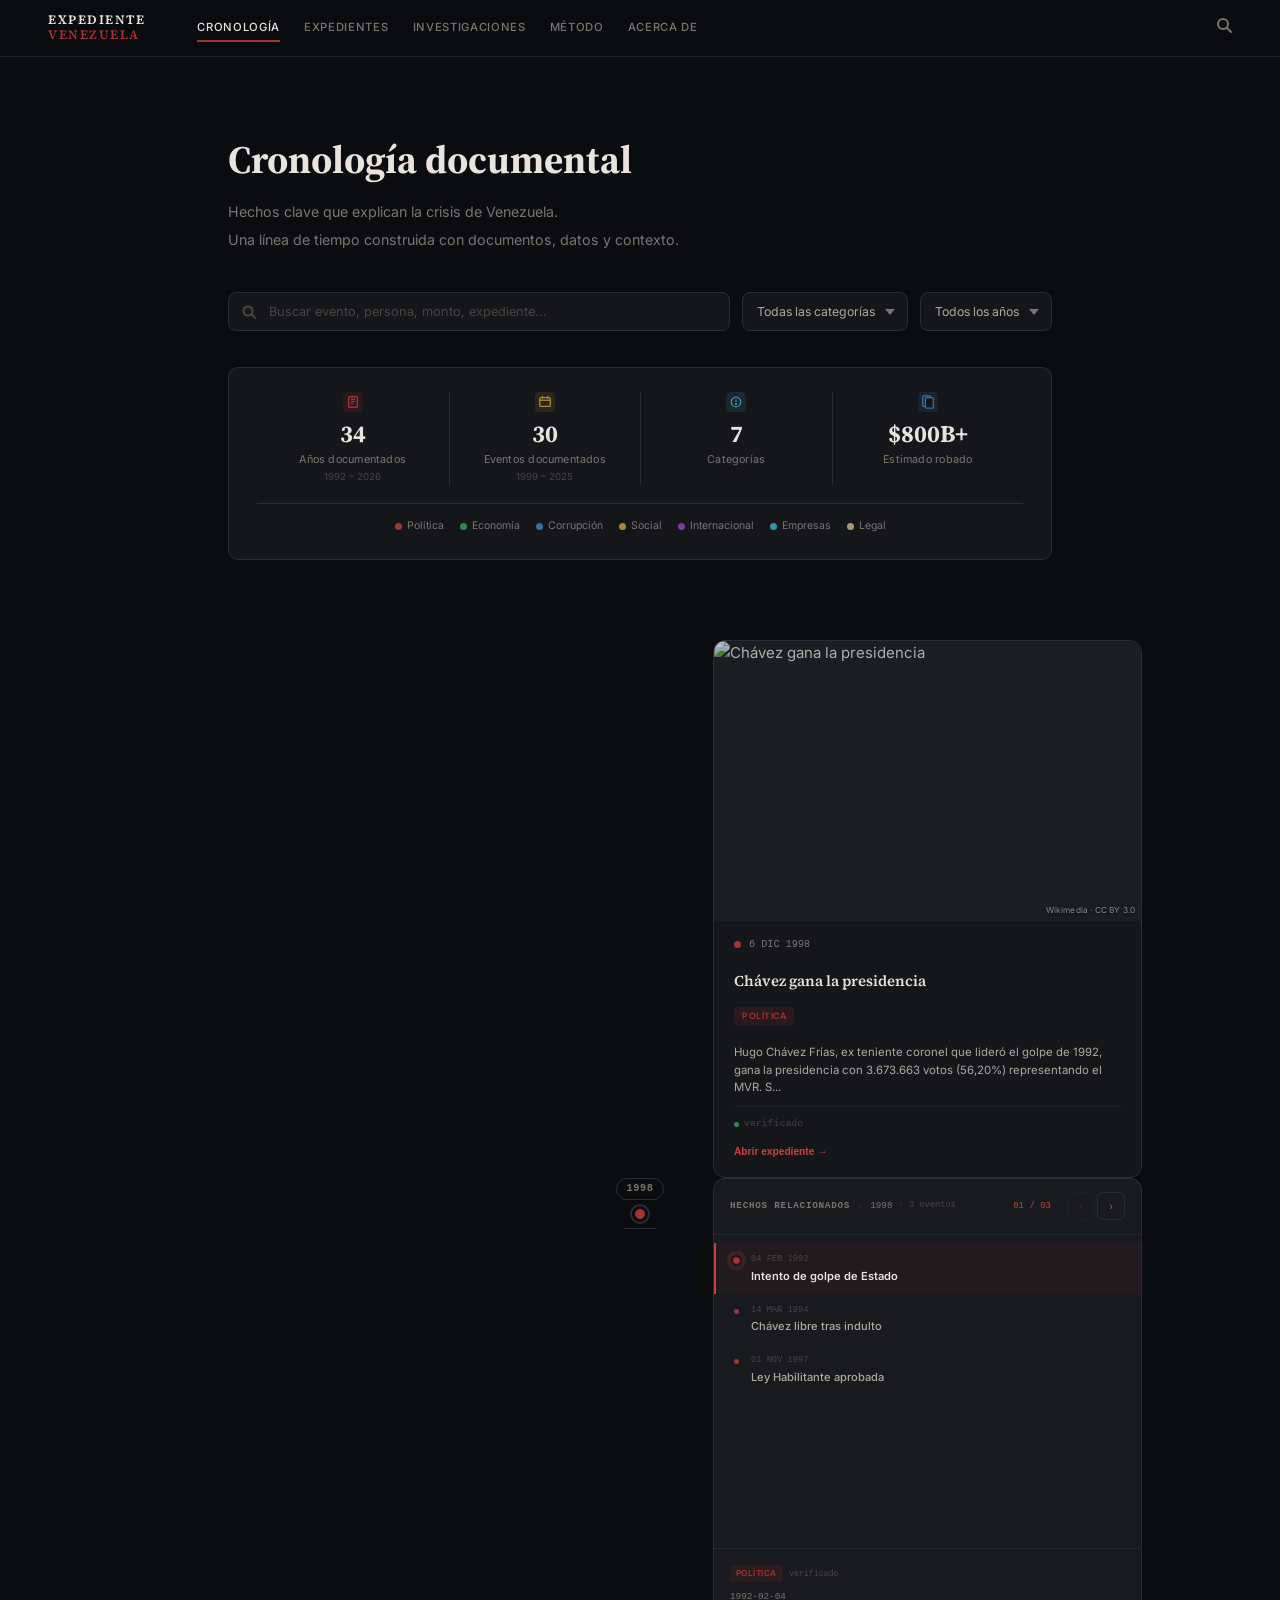
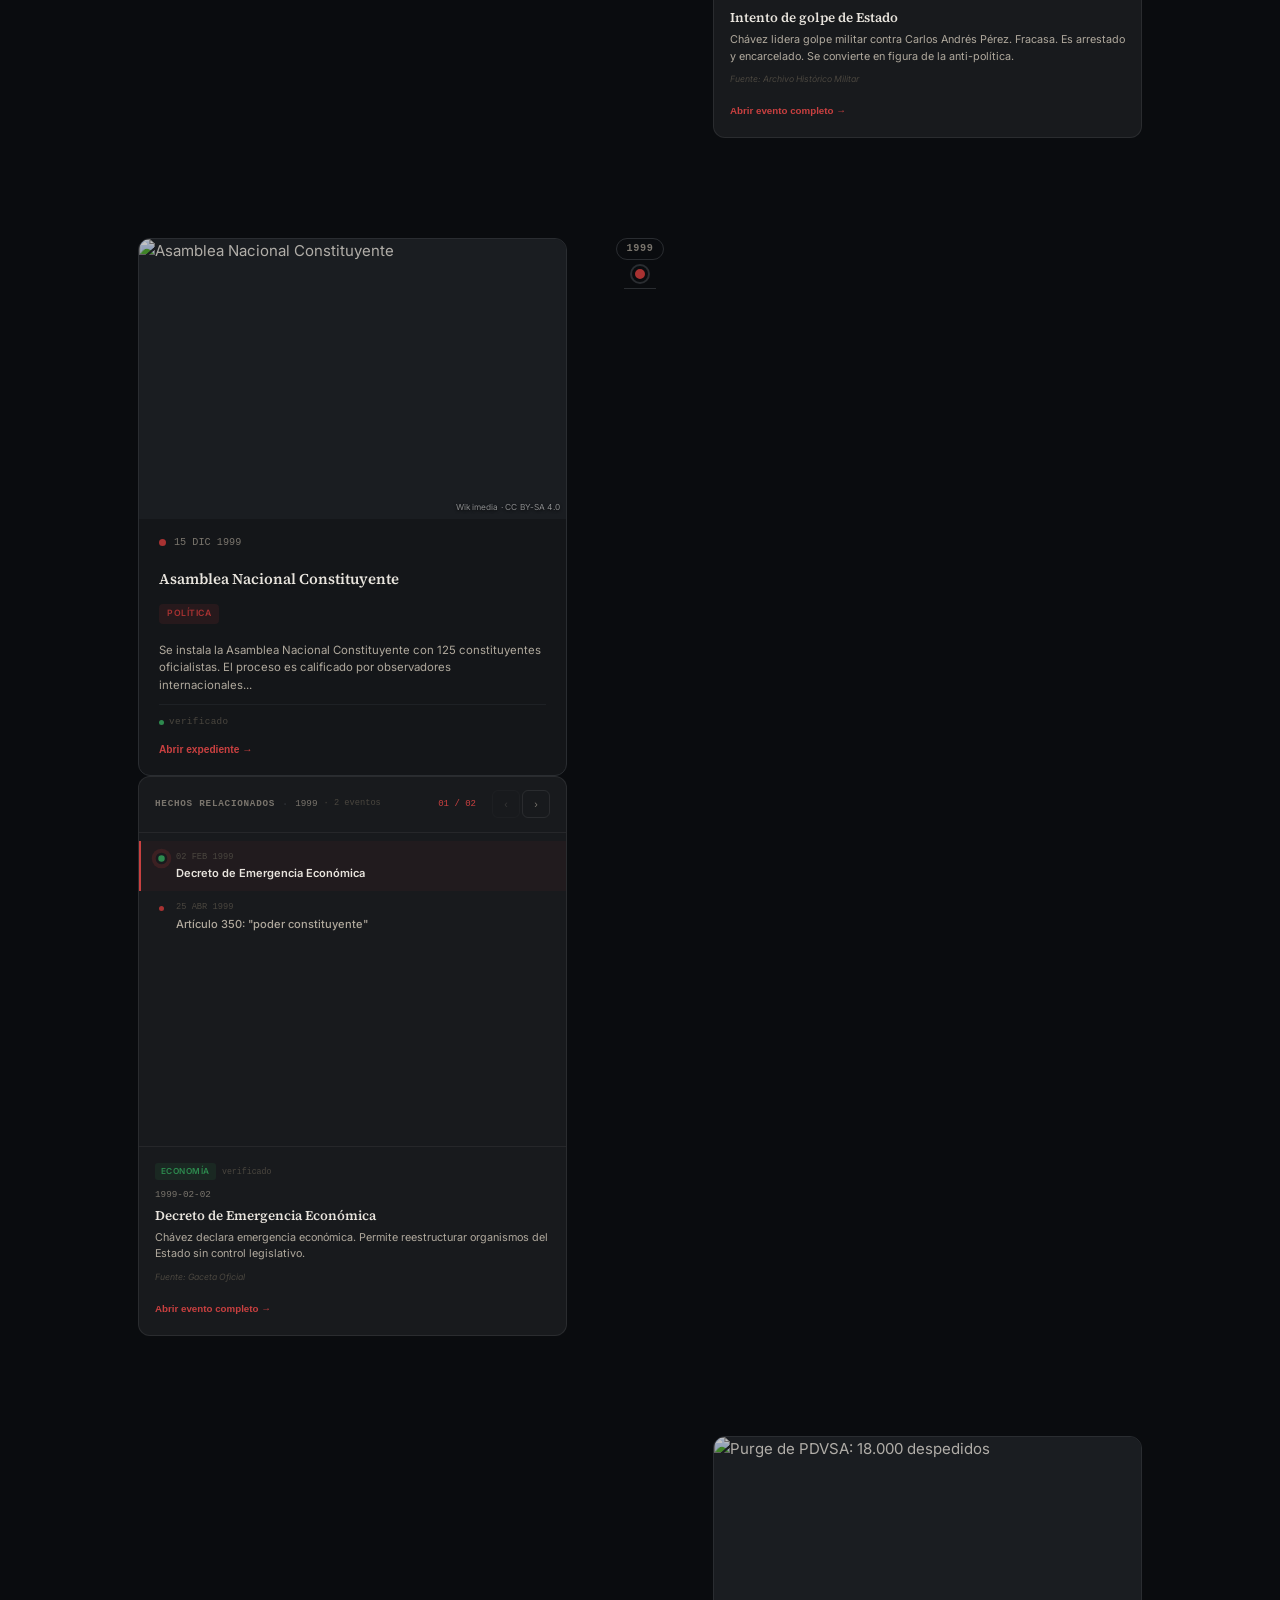
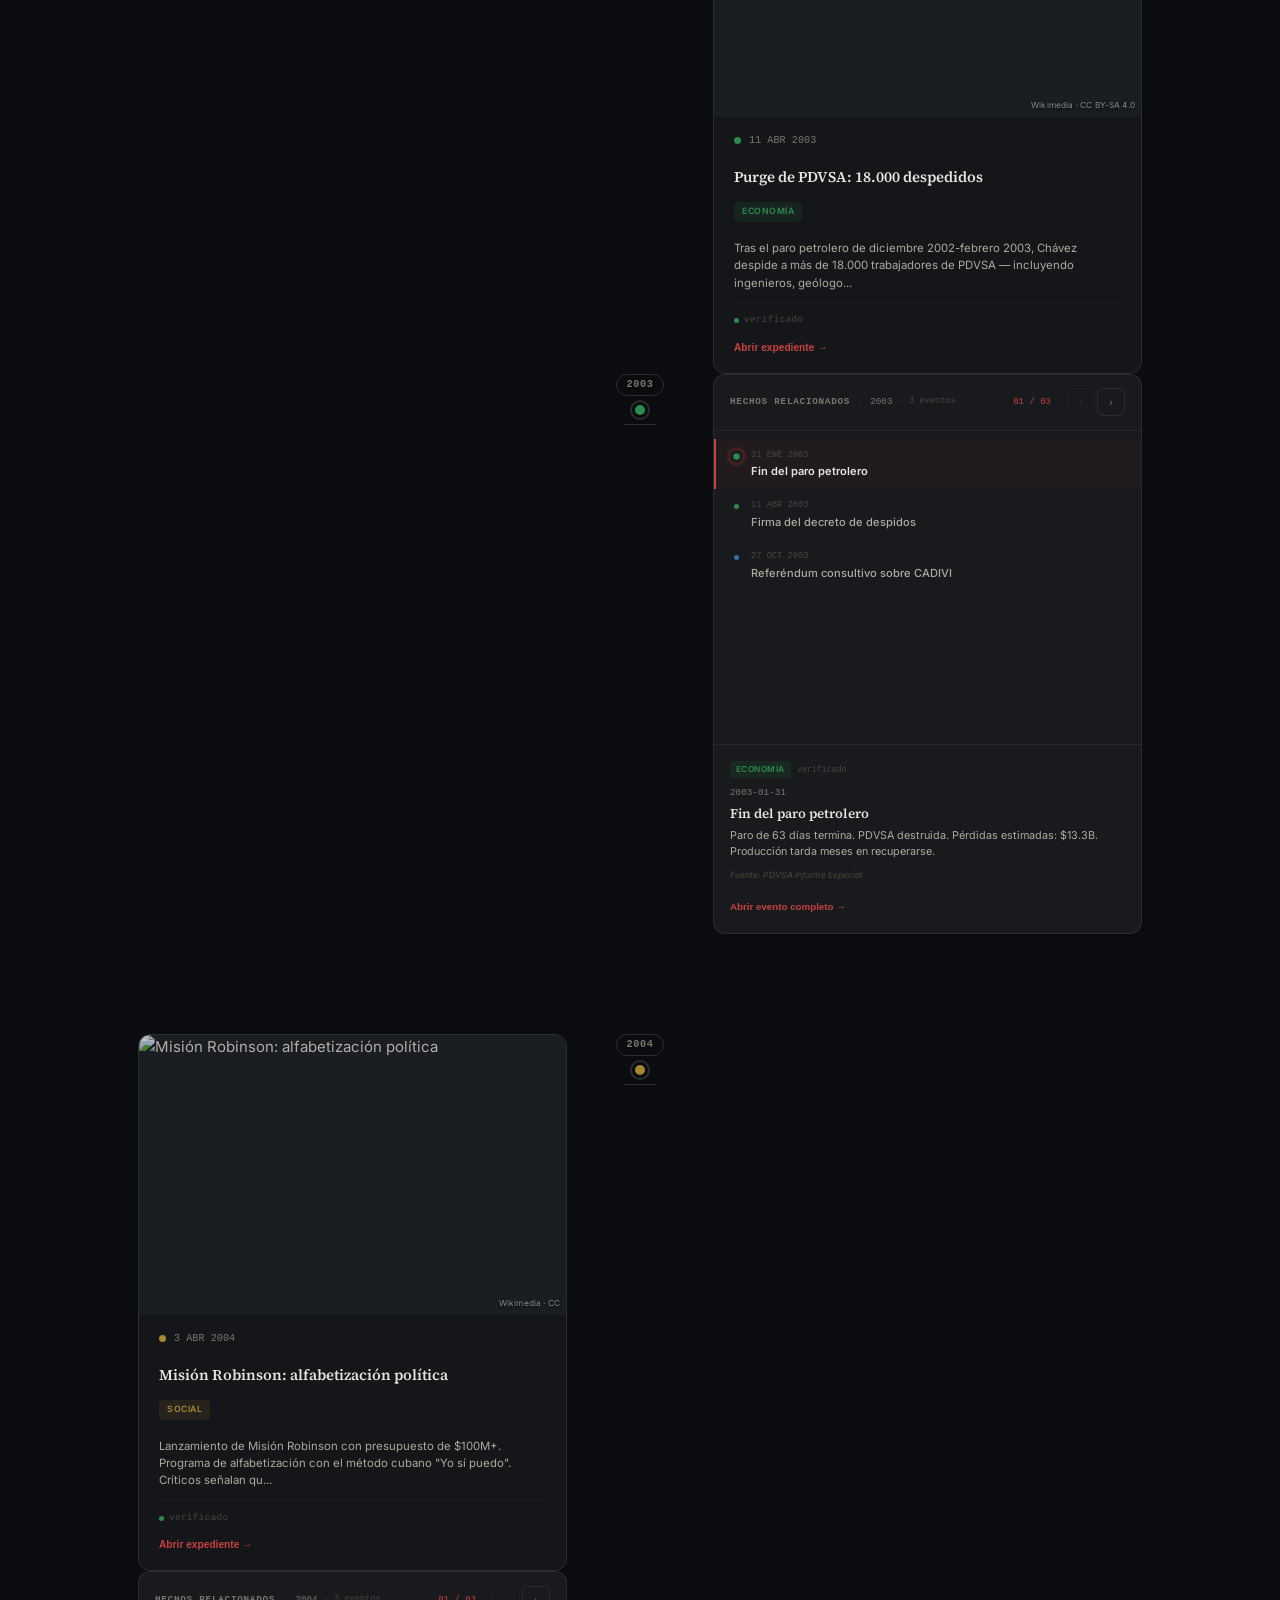
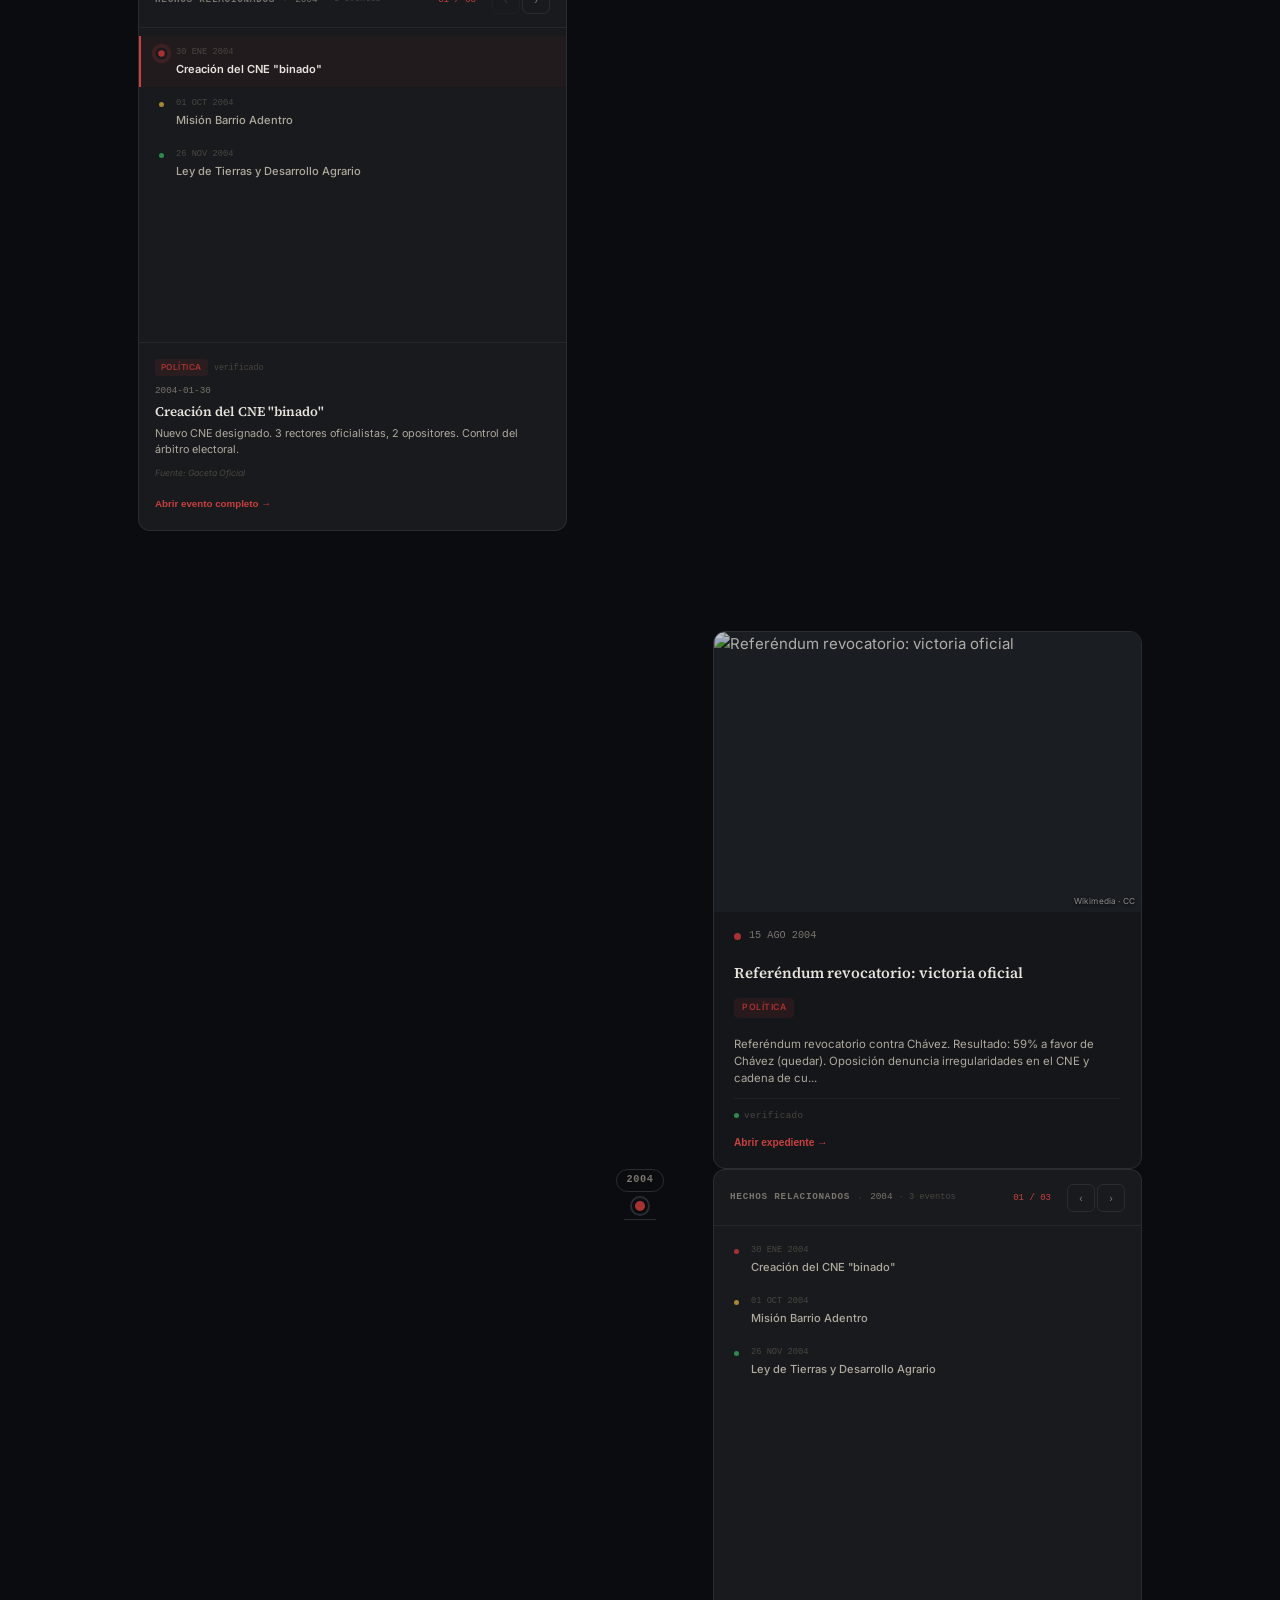
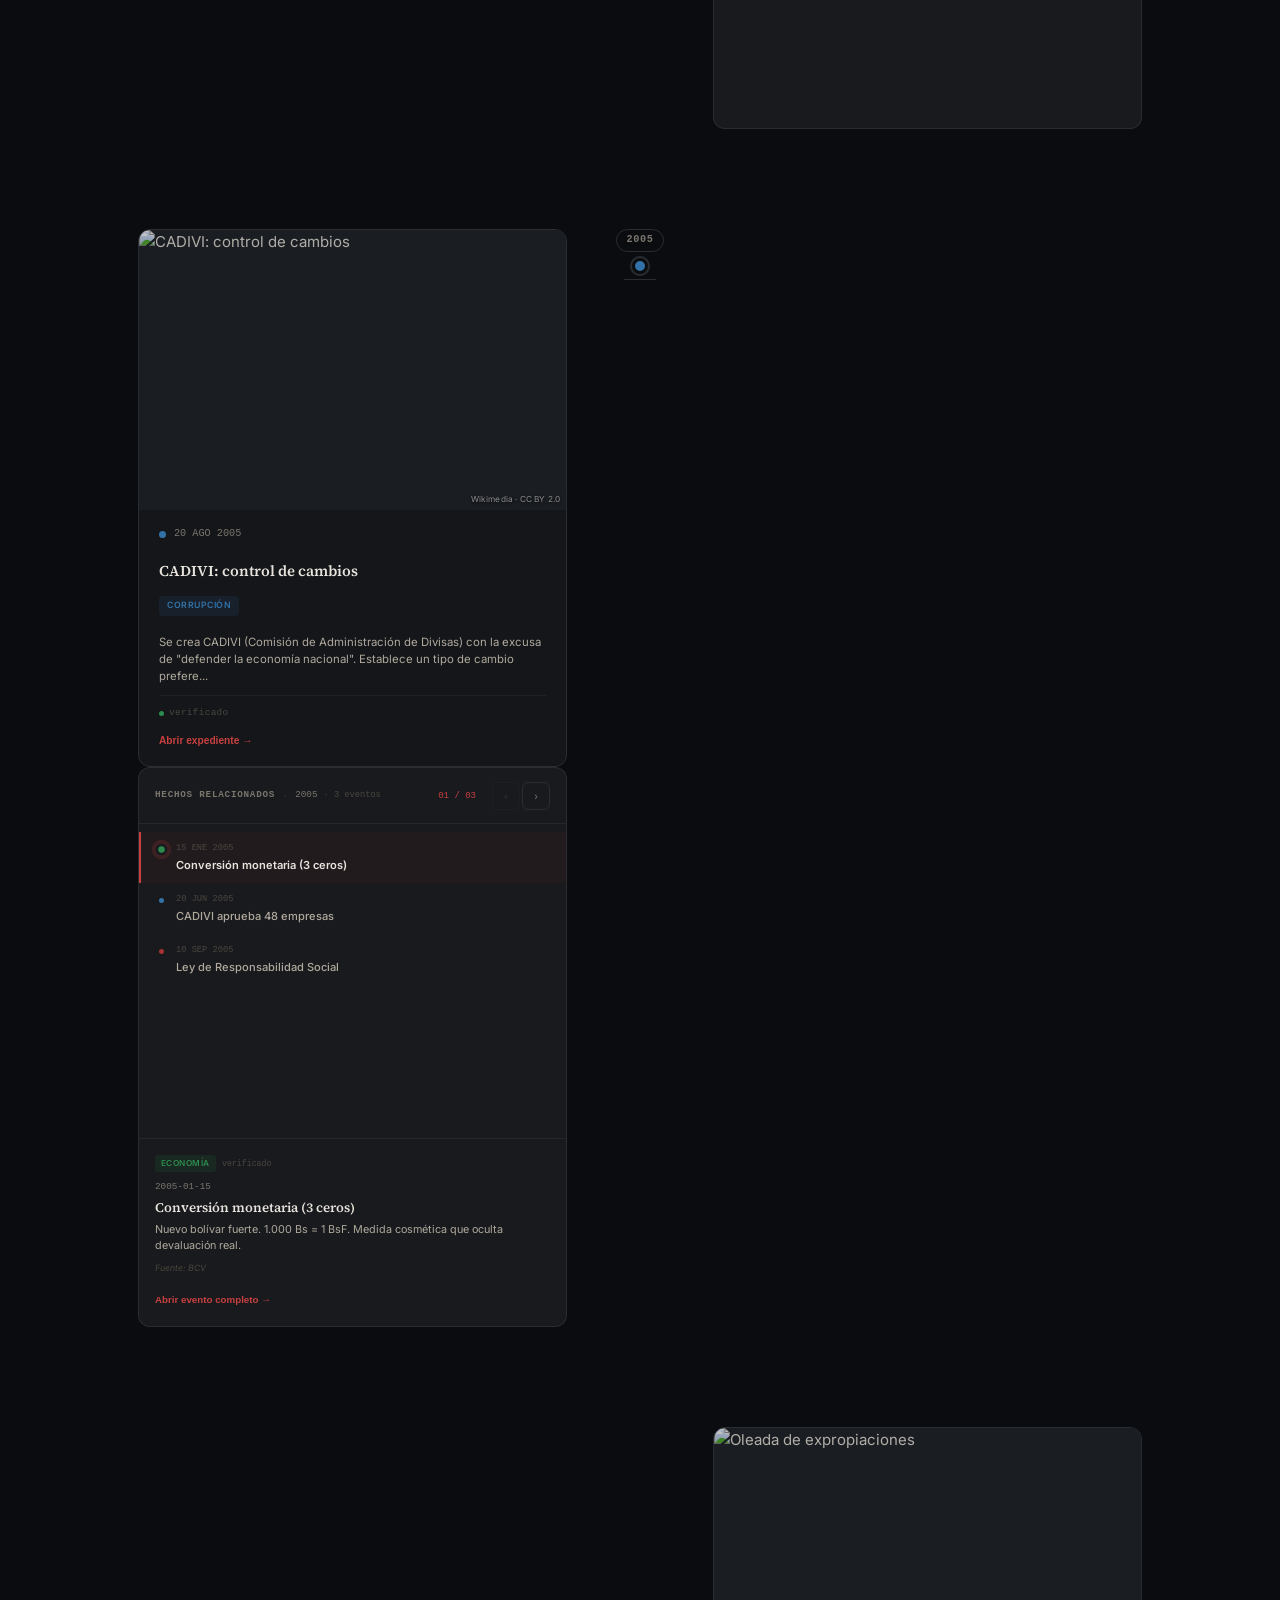
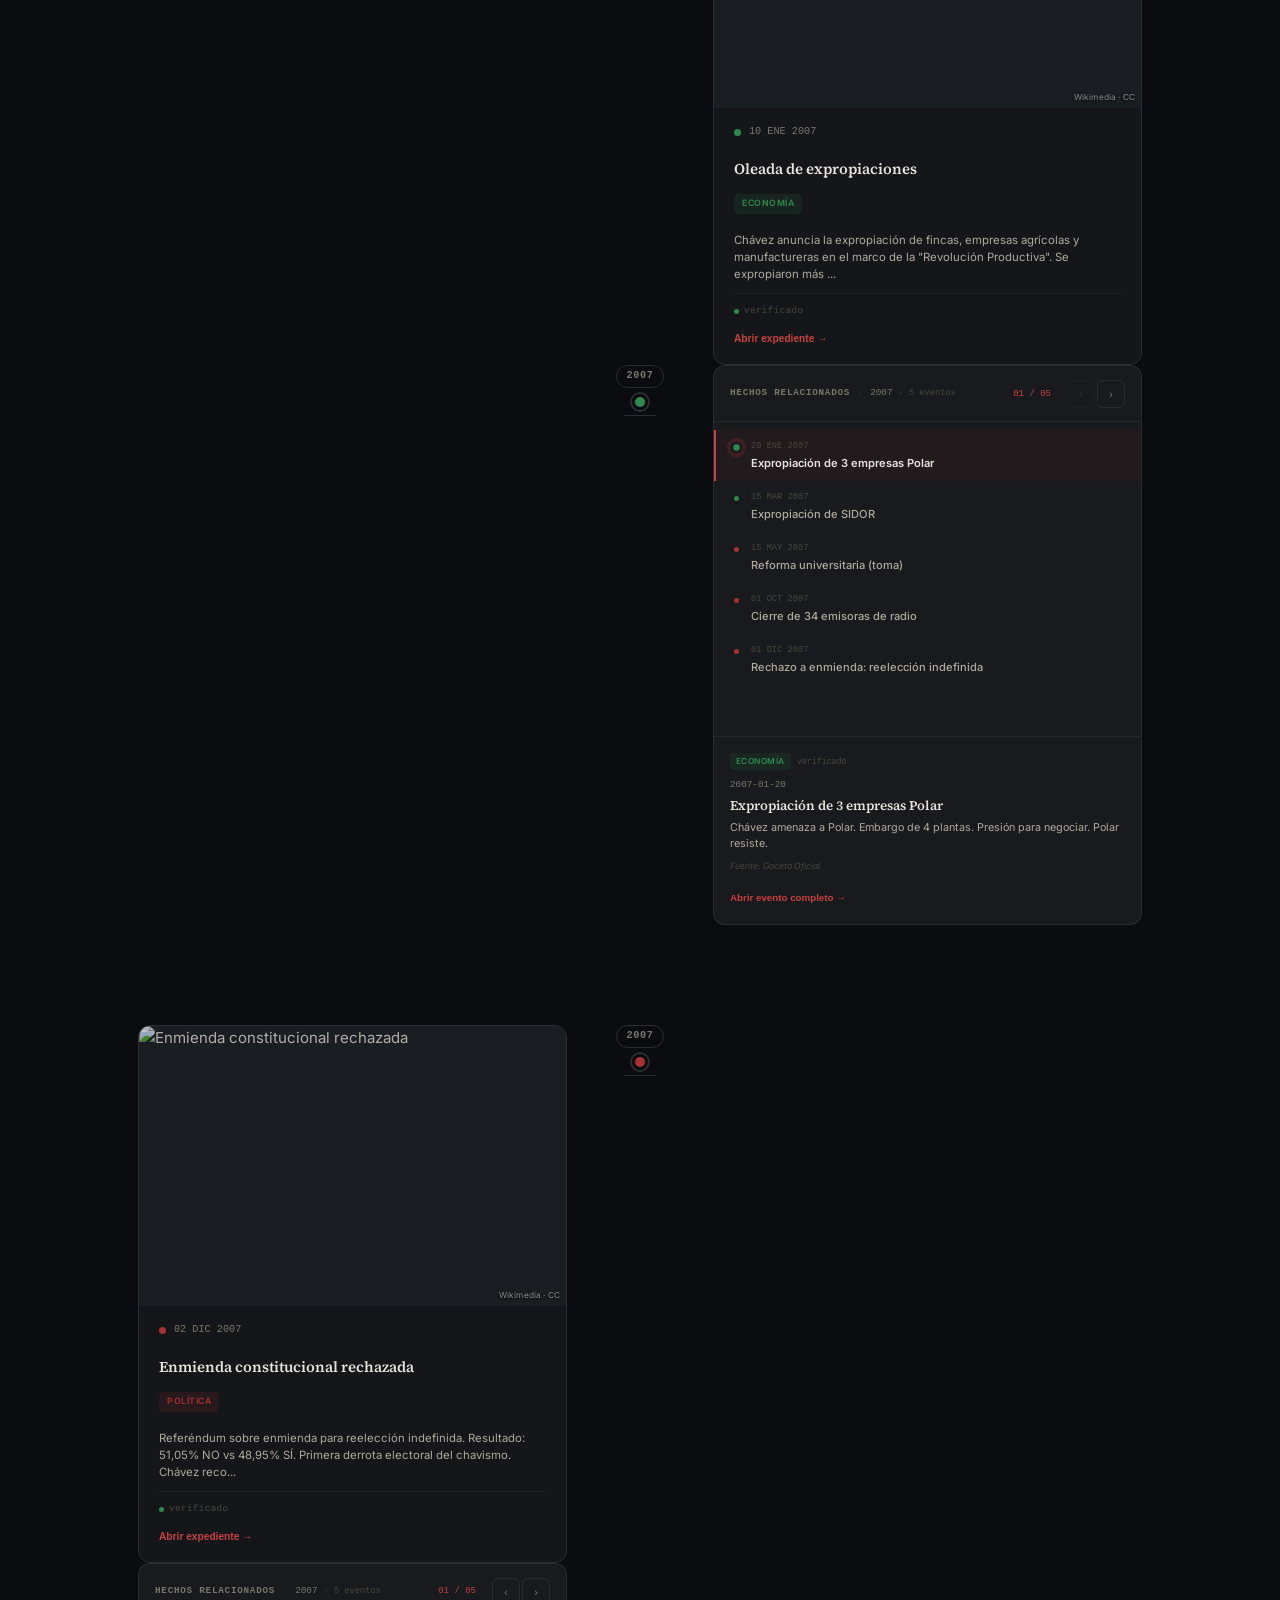
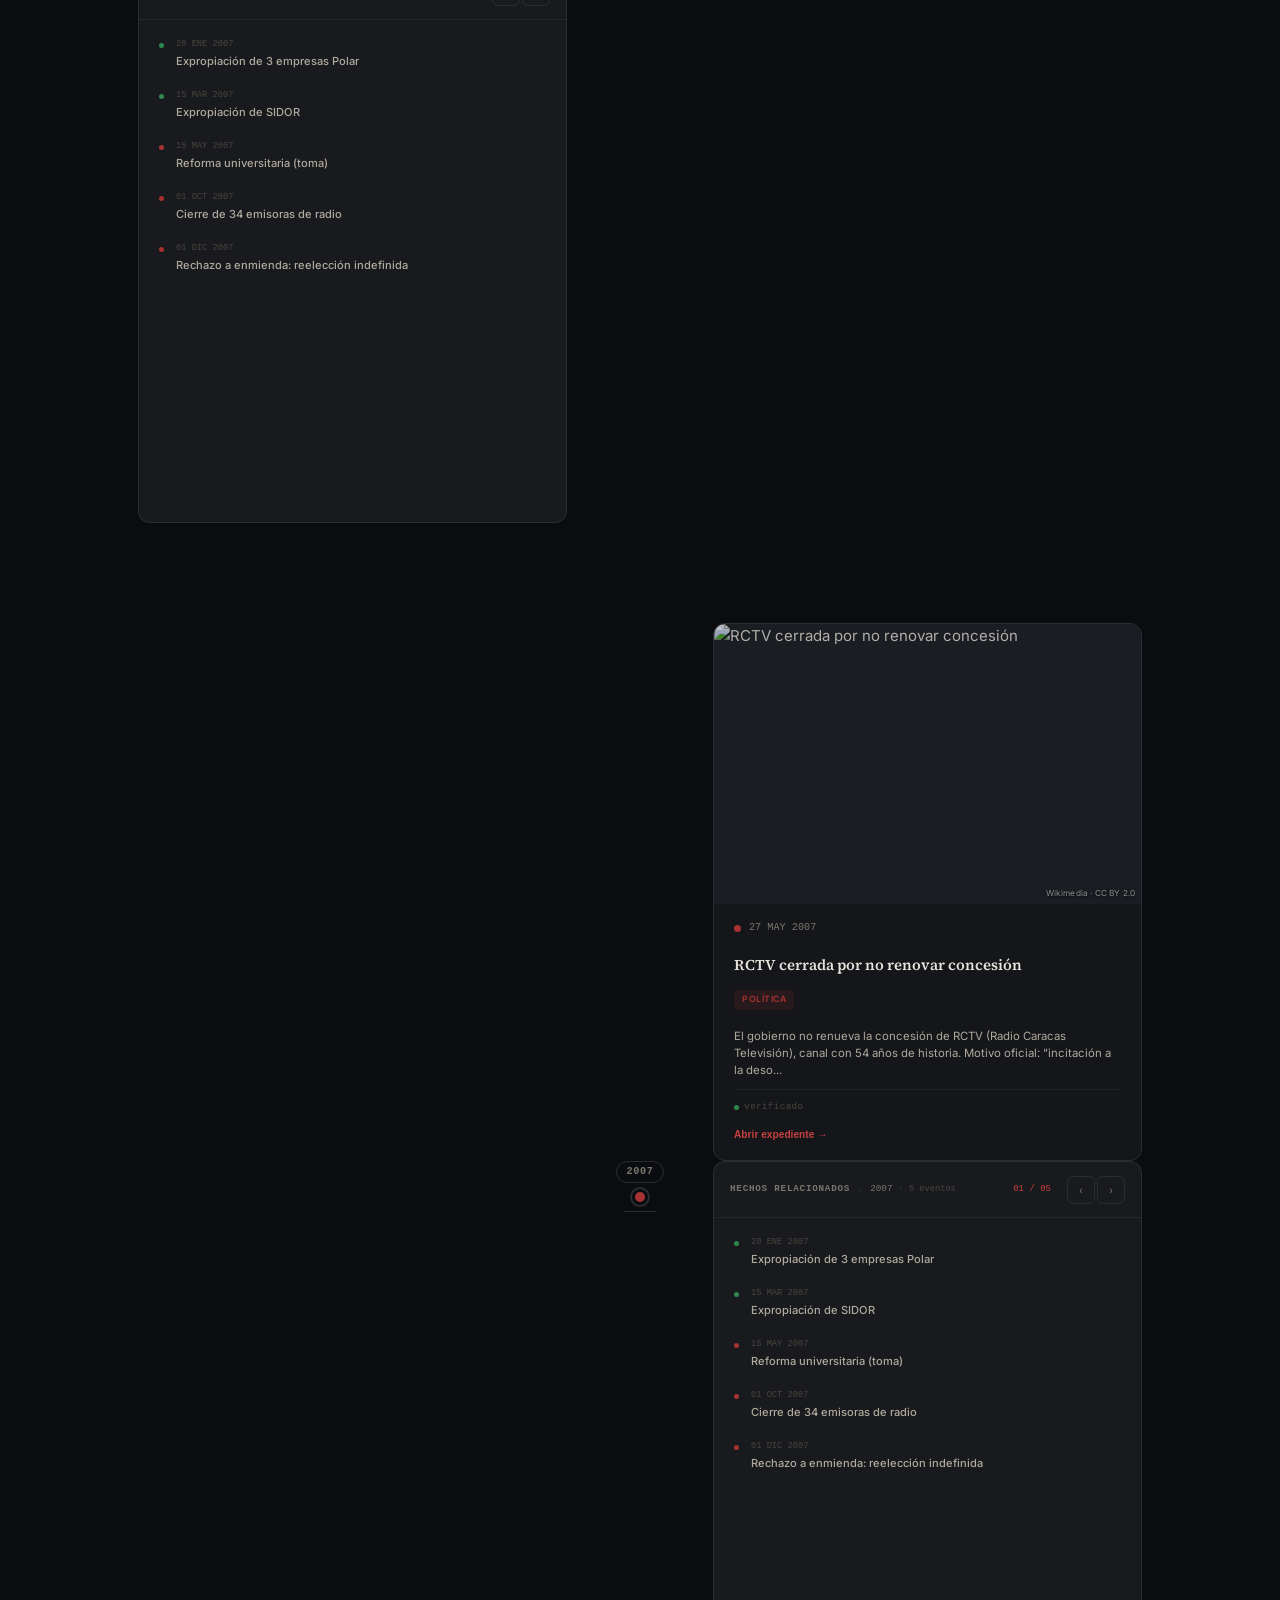
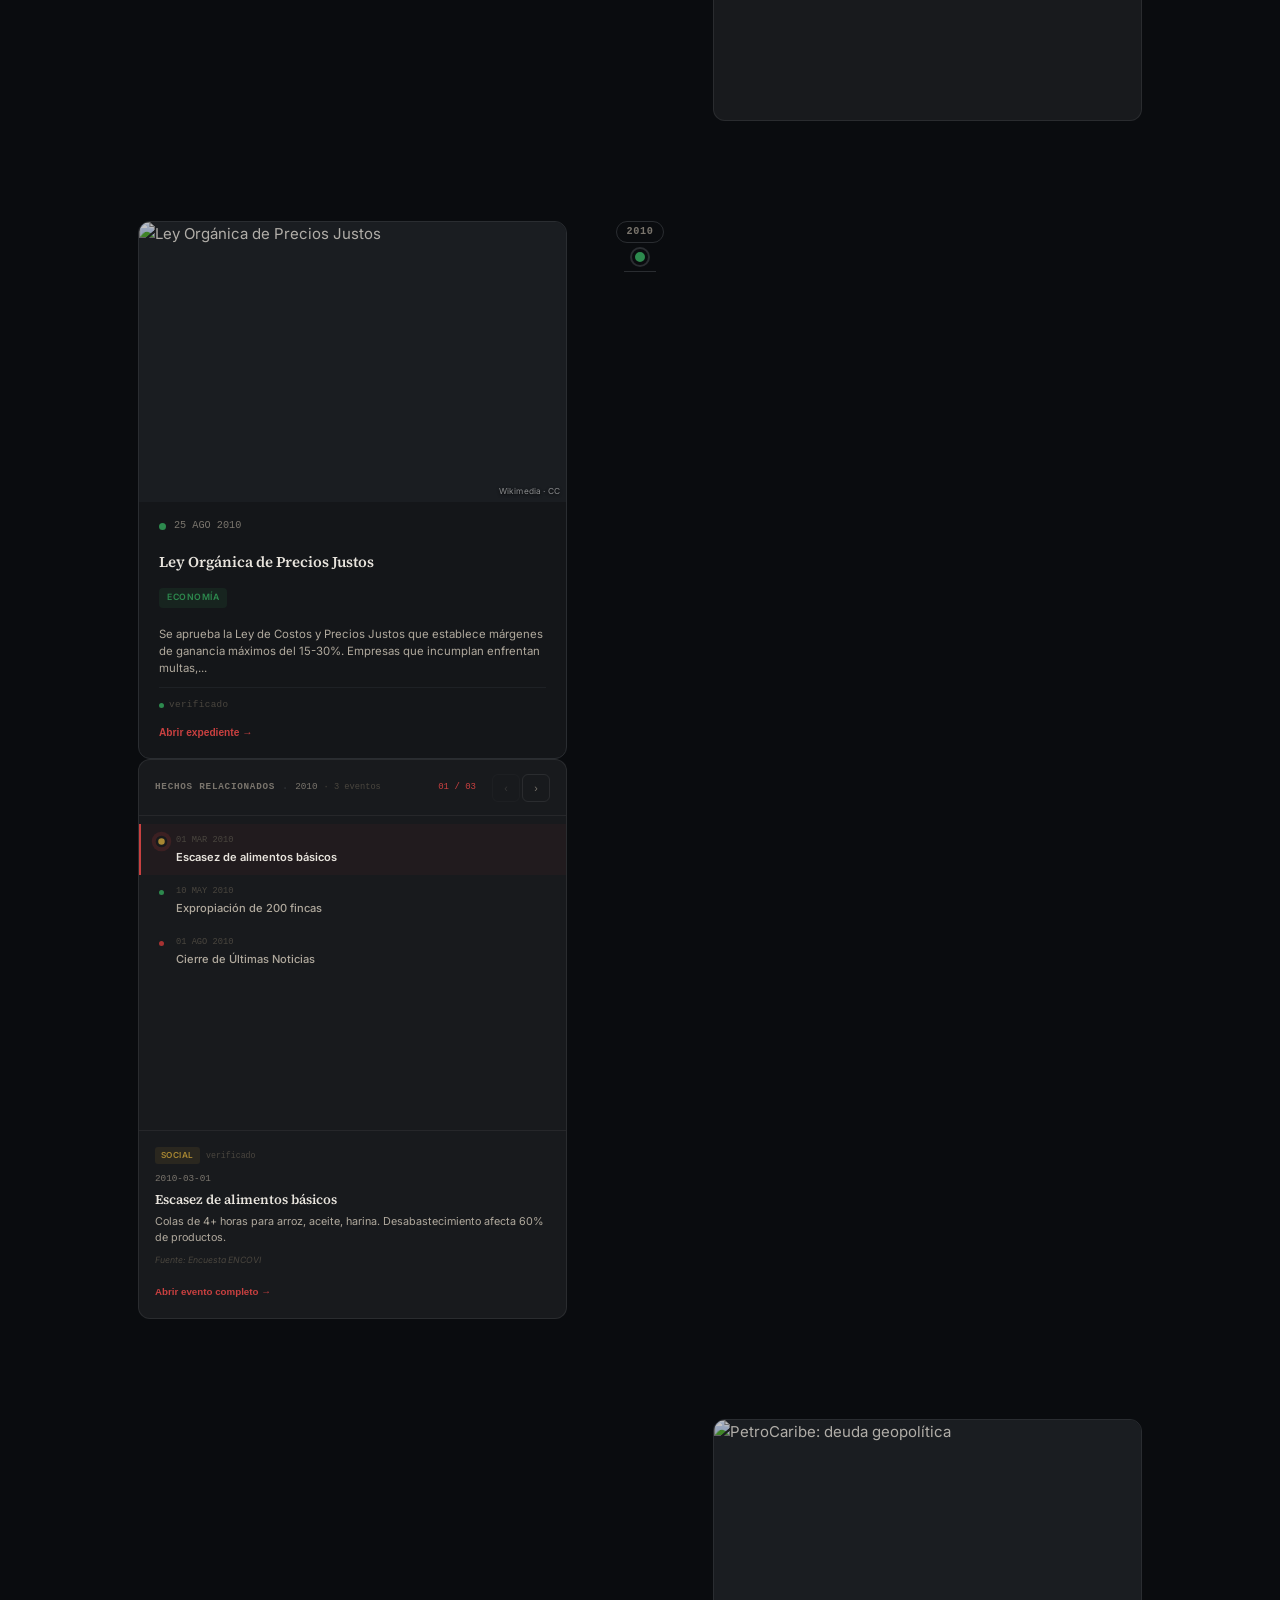
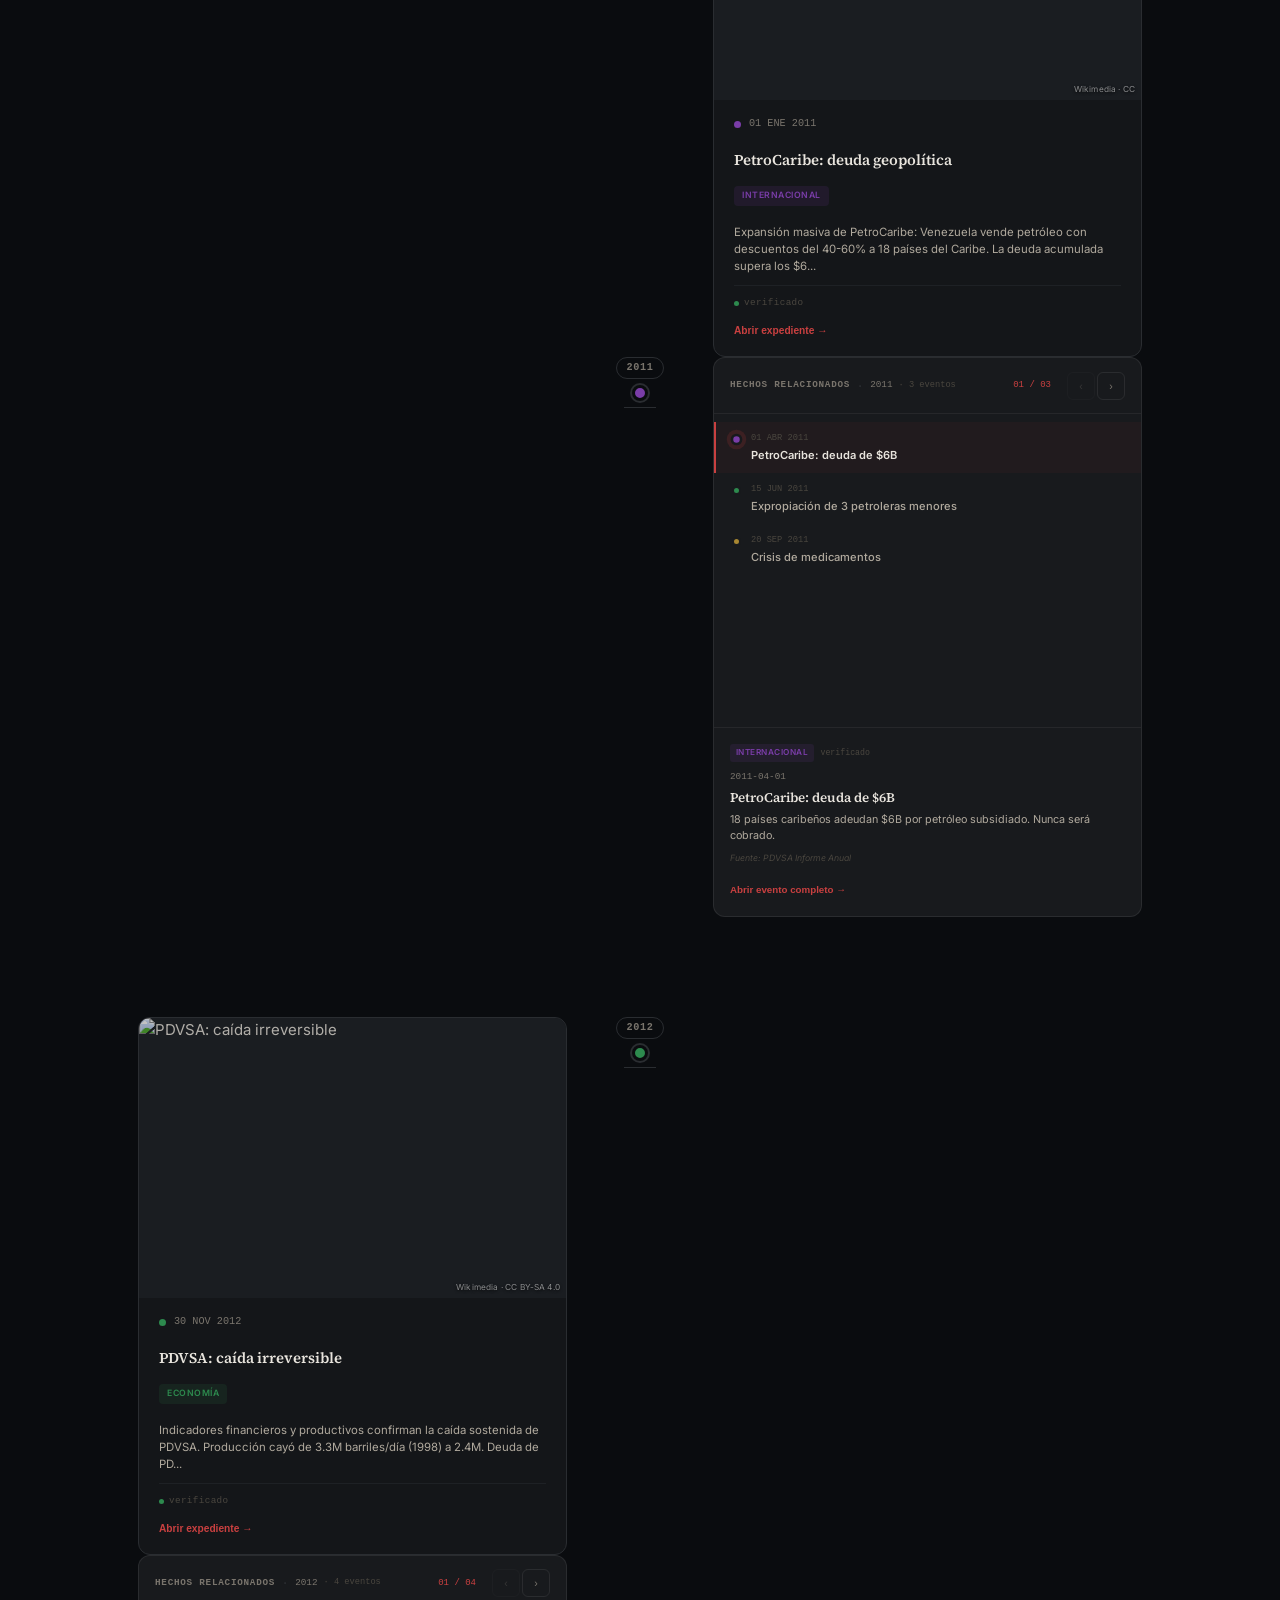
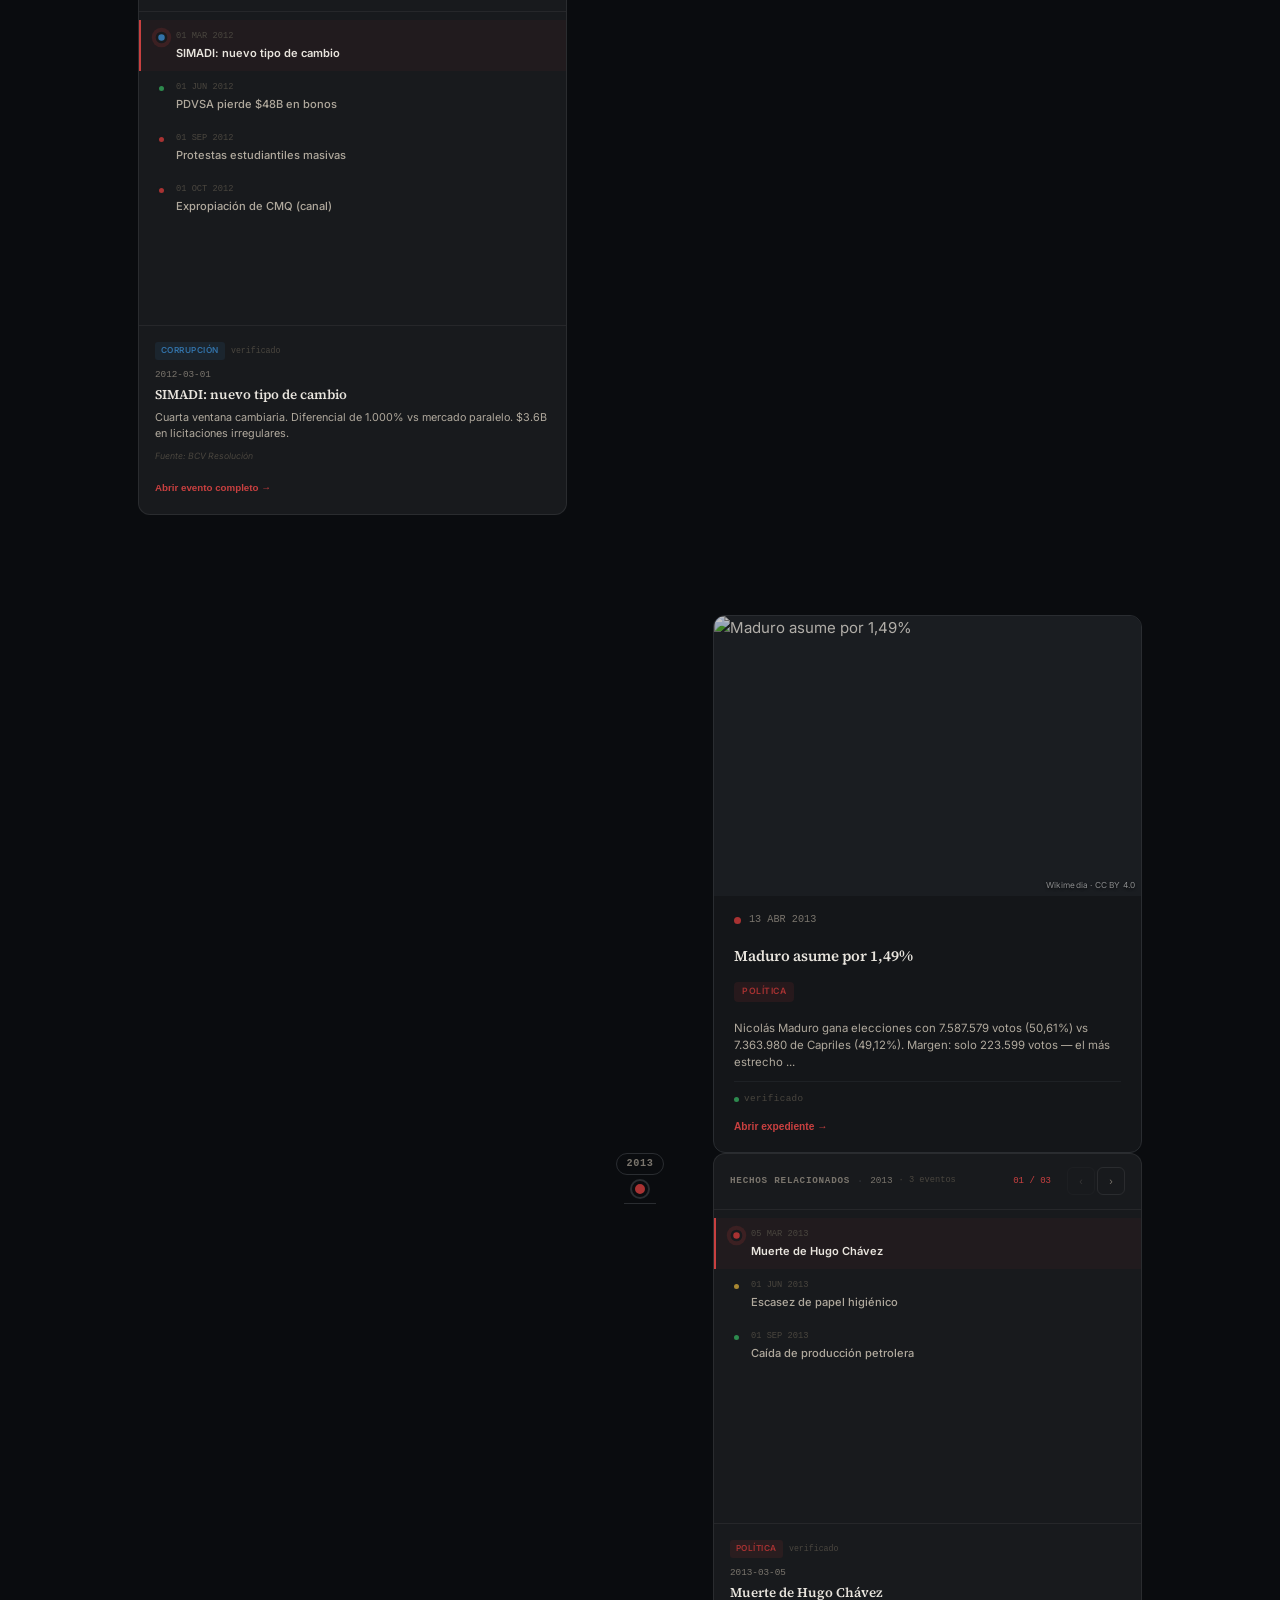
==== commit 6bf29a52: "fix: strict Venezuela filter - 5 detection paths - Path 1: Venezuela + denuncia keywords - Path 2: H" ====
--- a/cronologia.html
+++ b/cronologia.html
@@ -65,16 +65,8 @@
 
 /* ===== TIMELINE ===== */
 .timeline-section{max-width:1100px;margin:60px auto 0;padding:0 var(--side-pad);position:relative}
-.tl-year-rule{position:fixed;right:24px;top:50%;transform:translateY(-50%);display:flex;flex-direction:column;gap:24px;z-index:50}
-.tl-year-rule .yr{font-size:.65rem;color:var(--text4);font-family:var(--mono);cursor:pointer;transition:color .2s;text-decoration:none}
-.tl-year-rule .yr:hover{color:var(--text2)}
-.tl-year-rule .yr.yr-active{color:var(--red-light)}
-.tl-year-rule .yr-line{width:1px;height:16px;background:var(--border1);margin:0 auto}
 .tl-container{position:relative;padding:20px 0 80px}
 .tl-line{position:absolute;left:50%;top:0;bottom:0;width:1px;background:var(--border1);transform:translateX(-50%);z-index:0}
-.tl-year-label{position:relative;text-align:center;margin:48px 0 24px;z-index:2}
-.tl-year-label span{font-family:var(--mono);font-size:.8rem;font-weight:600;color:var(--text3);background:var(--bg0);padding:4px 14px;border:1px solid var(--border1);border-radius:20px;letter-spacing:.08em}
-
 /* Events */
 
 /* Panel hero */
@@ -229,8 +221,6 @@
   .stats-grid{grid-template-columns:repeat(2,1fr);gap:16px}
   .stat-block+.stat-block{border-left:none}
   .tl-line{display:none}
-  .tl-year-label{text-align:left;padding-left:44px}
-  .tl-year-rule{display:none}
   .method-inner{flex-direction:column;text-align:center}
   .side-panel{width:100vw}
   .year-block{grid-template-columns:1fr;gap:16px;margin-bottom:60px;padding:0 0 0 20px}
@@ -339,9 +329,7 @@
 
 <!-- TIMELINE -->
 <section class="timeline-section">
-  <div class="tl-year-rule" id="yearRule"></div>
   <div class="tl-container" id="timeline">
-    <div class="tl-line"></div>
   </div>
 </section>
 
@@ -805,39 +793,14 @@
     const matchCat=!cat||el.dataset.cat===cat;
     const matchYear=!yr||el.dataset.year===yr;
     el.style.display=(matchSearch&&matchCat&&matchYear)?'':'none';
-    // Also filter year labels
-    if(matchSearch&&matchCat&&matchYear){
-      const yl=document.getElementById('year-'+el.dataset.year);
-      if(yl)yl.style.display='';
-    }
-  });
-  // Hide year labels with no visible blocks
-  document.querySelectorAll('.tl-year-label').forEach(yl=>{
-    const y=yl.id.replace('year-','');
-    const hasVisible=document.querySelector(`.year-block[data-year="${y}"]:not([style*="display: none"])`);
-    yl.style.display=hasVisible?'':'none';
   });
 }
 document.getElementById('searchInput').addEventListener('input',applyFilters);
 document.getElementById('catFilter').addEventListener('change',applyFilters);
 document.getElementById('yearFilter').addEventListener('change',applyFilters);
 
-// Year rule sidebar
-function buildYearRule(){
-  const rule=document.getElementById('yearRule');
-  const years=[...yearSet].sort();
-  rule.innerHTML='';
-  years.forEach((y,i)=>{
-    if(i>0){const line=document.createElement('div');line.className='yr-line';rule.appendChild(line);}
-    const a=document.createElement('a');a.className='yr';a.textContent=y;a.href='#year-'+y;
-    a.addEventListener('click',e=>{e.preventDefault();document.getElementById('year-'+y)?.scrollIntoView({behavior:'smooth',block:'center'});});
-    rule.appendChild(a);
-  });
-}
-
 // Init
 buildTimeline();
-buildYearRule();
 </script>
 </body>
 </html>
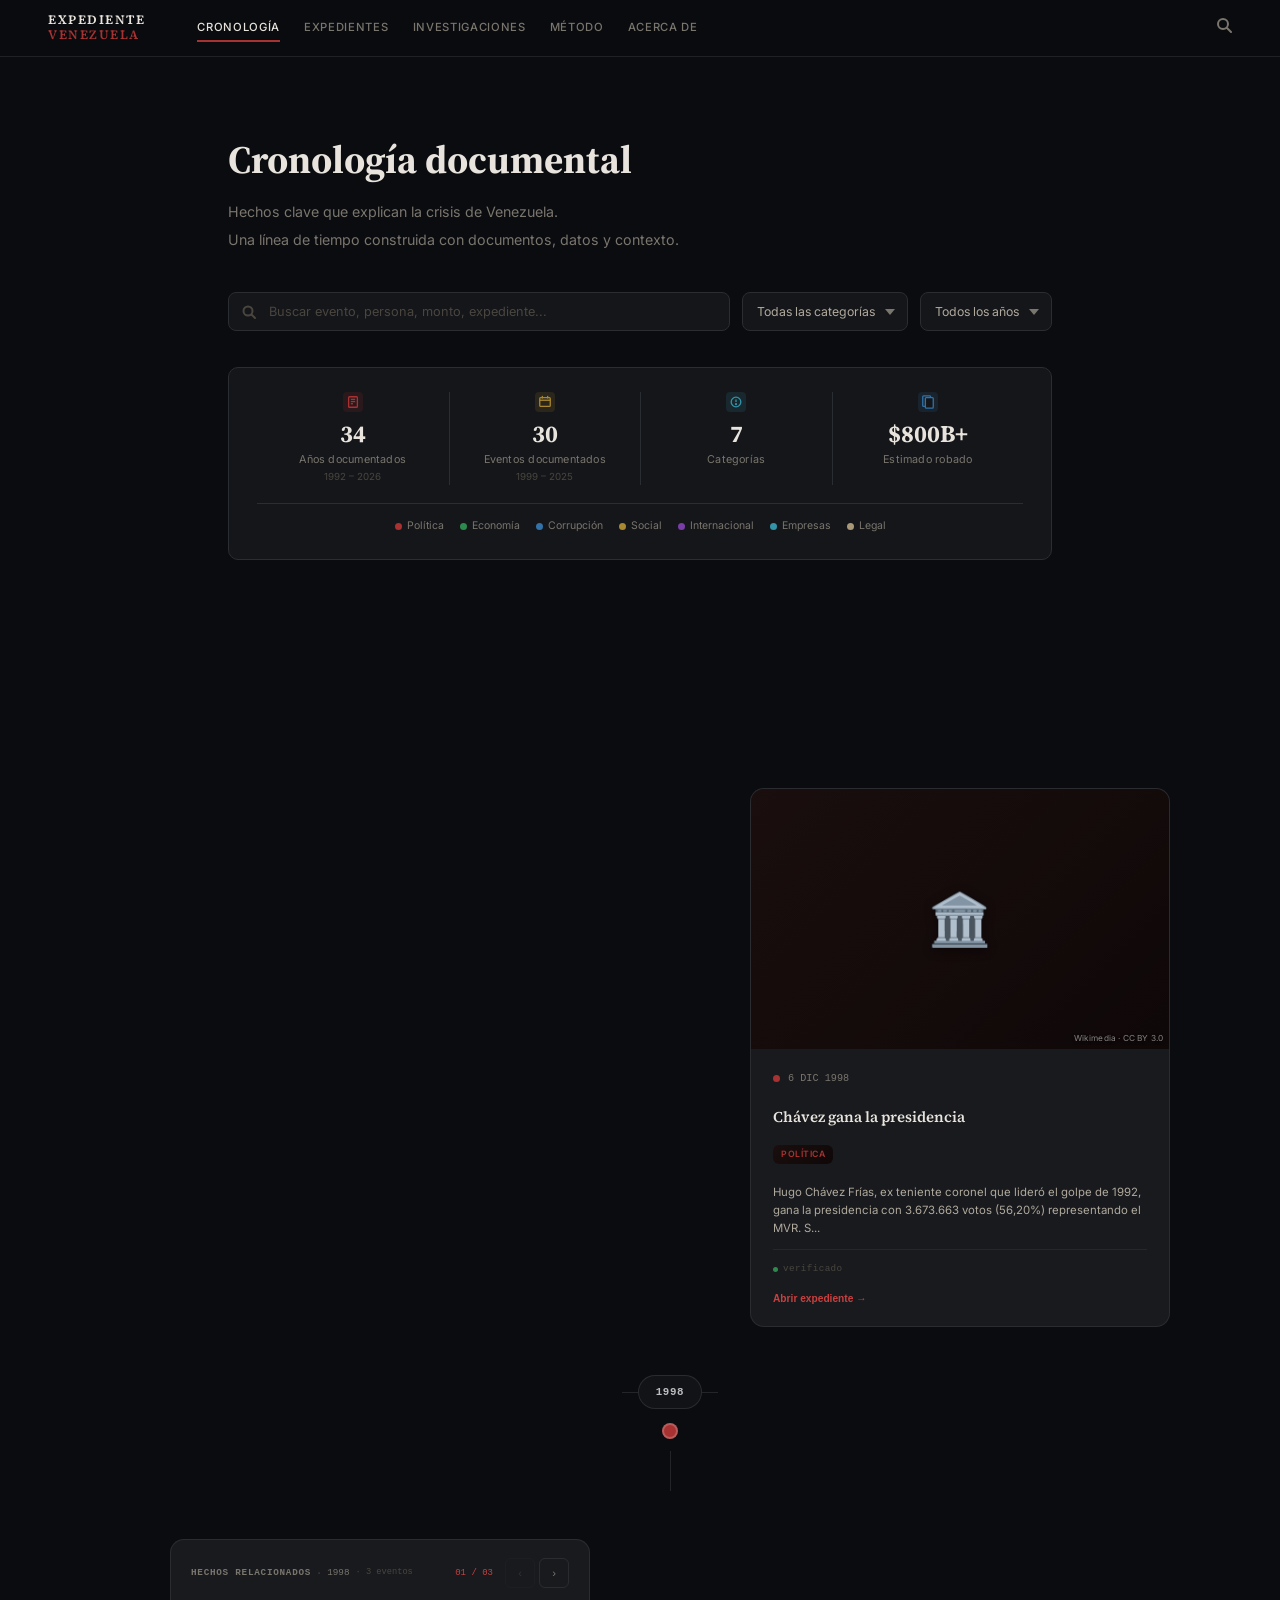
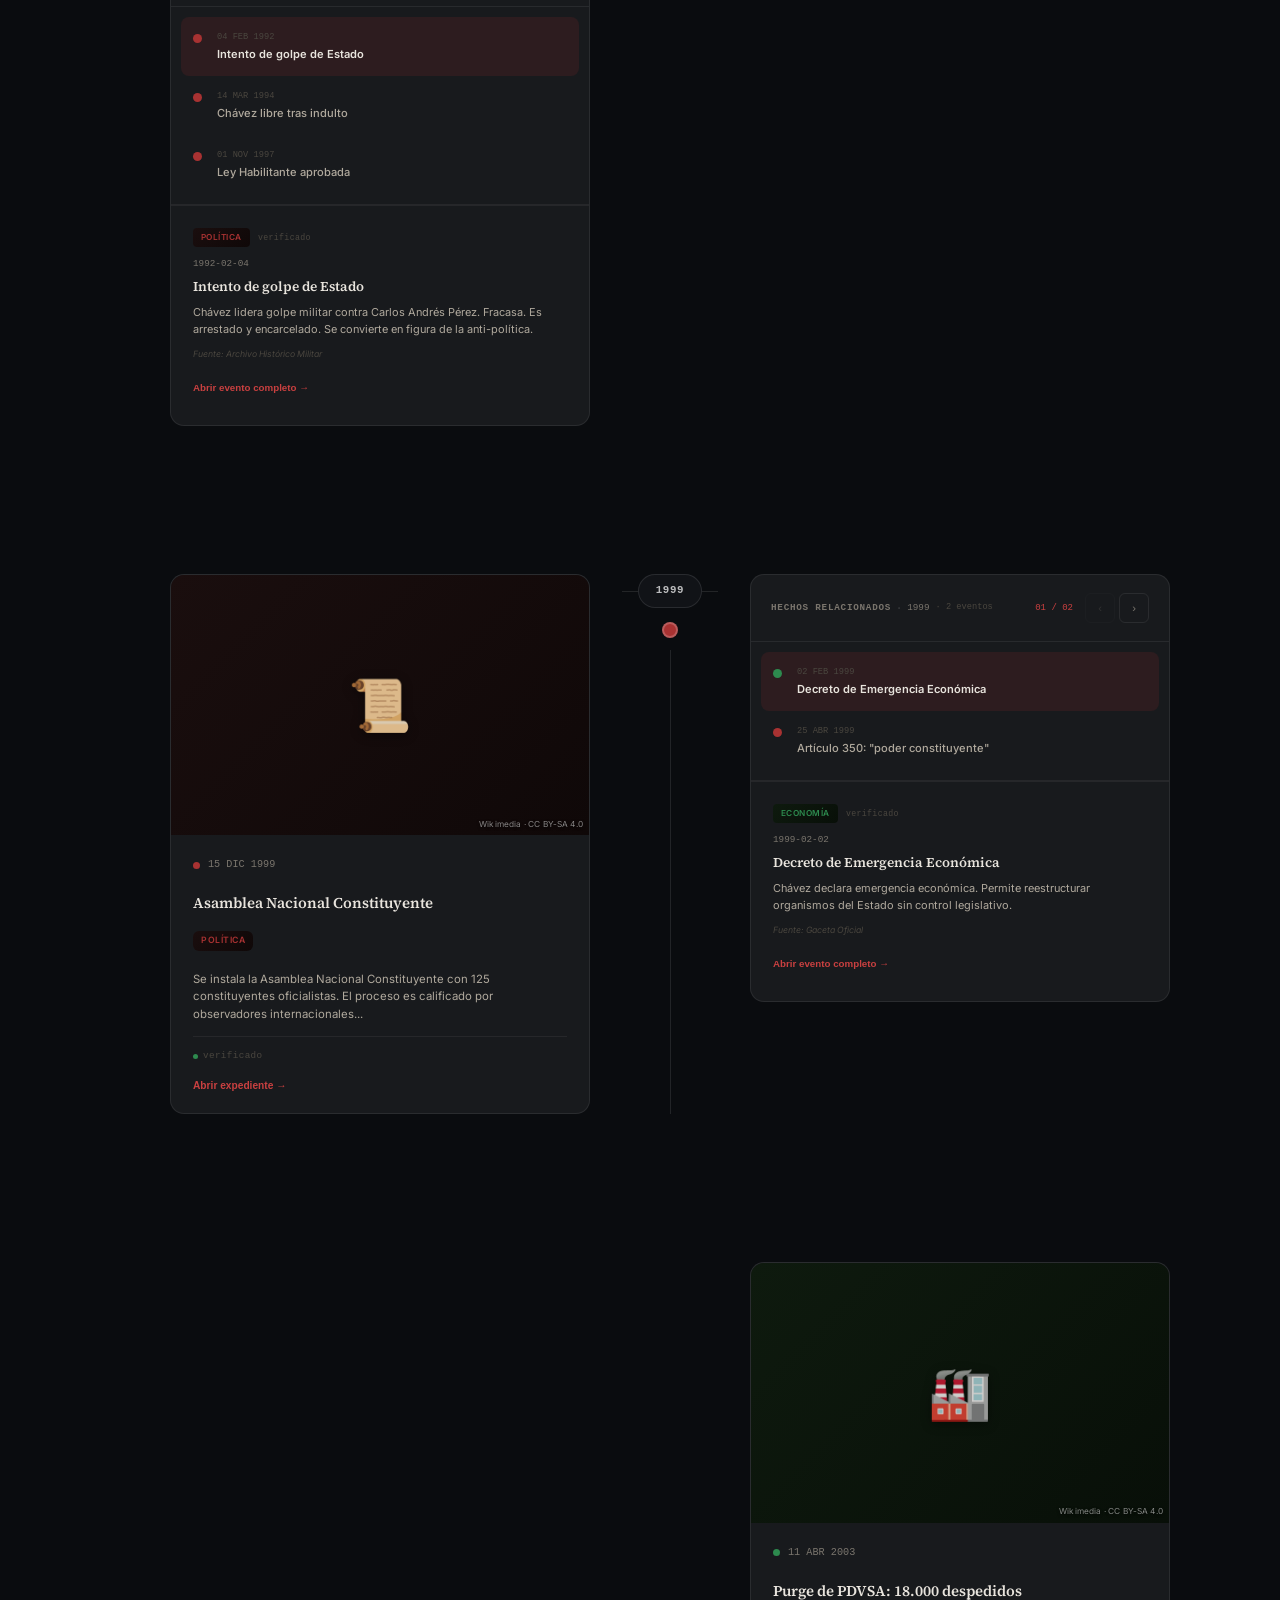
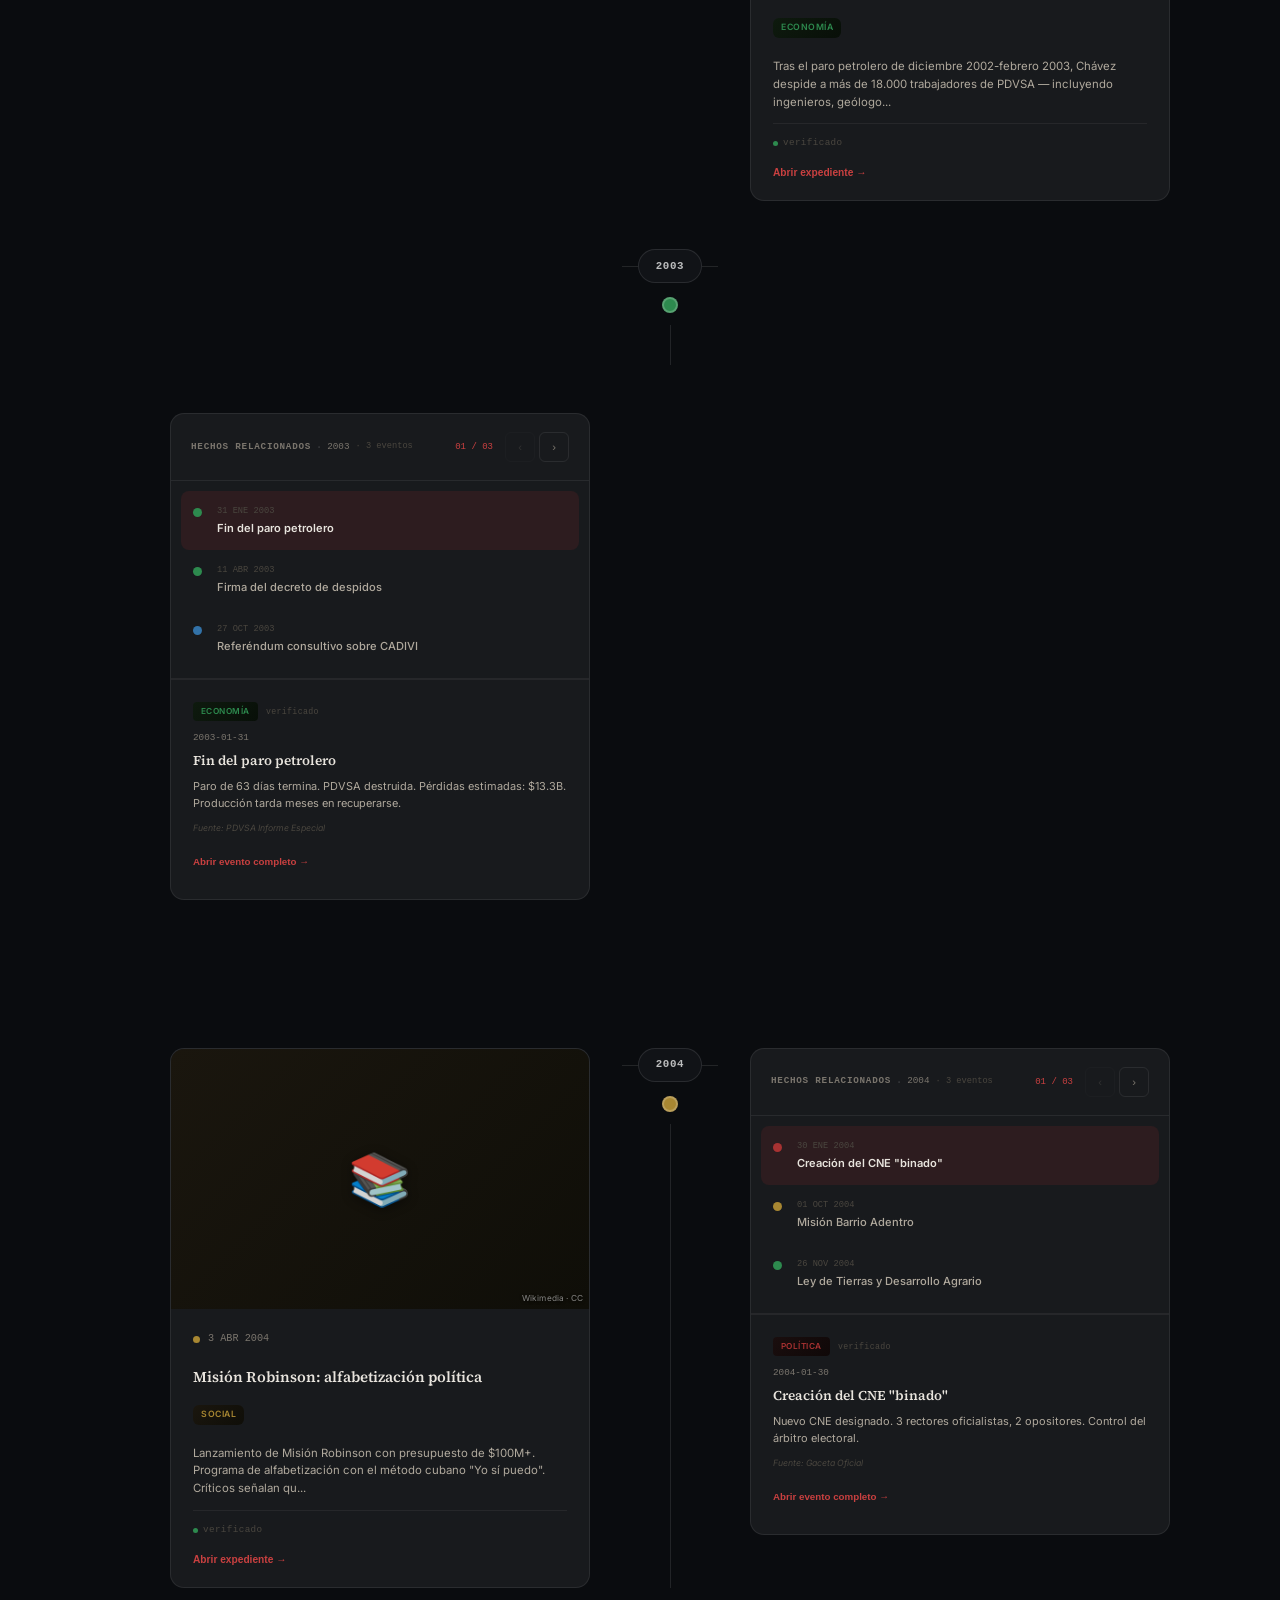
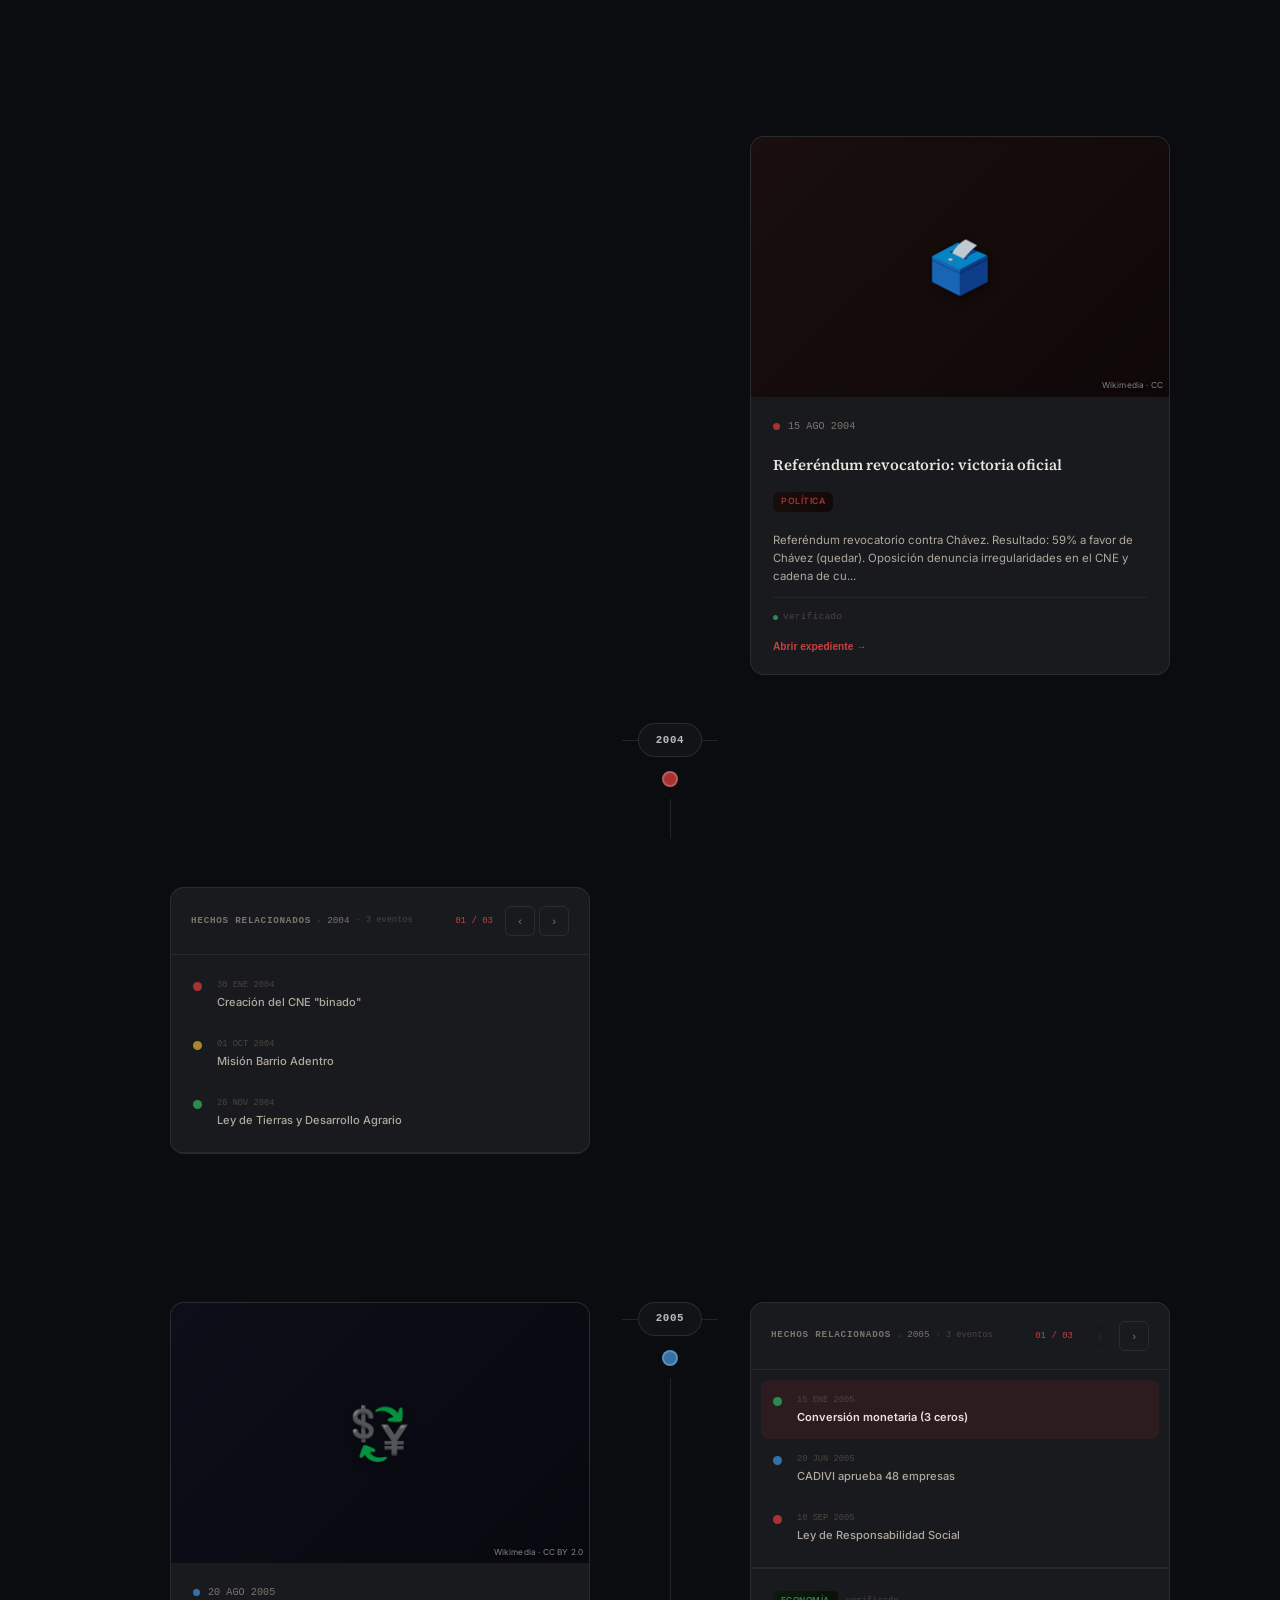
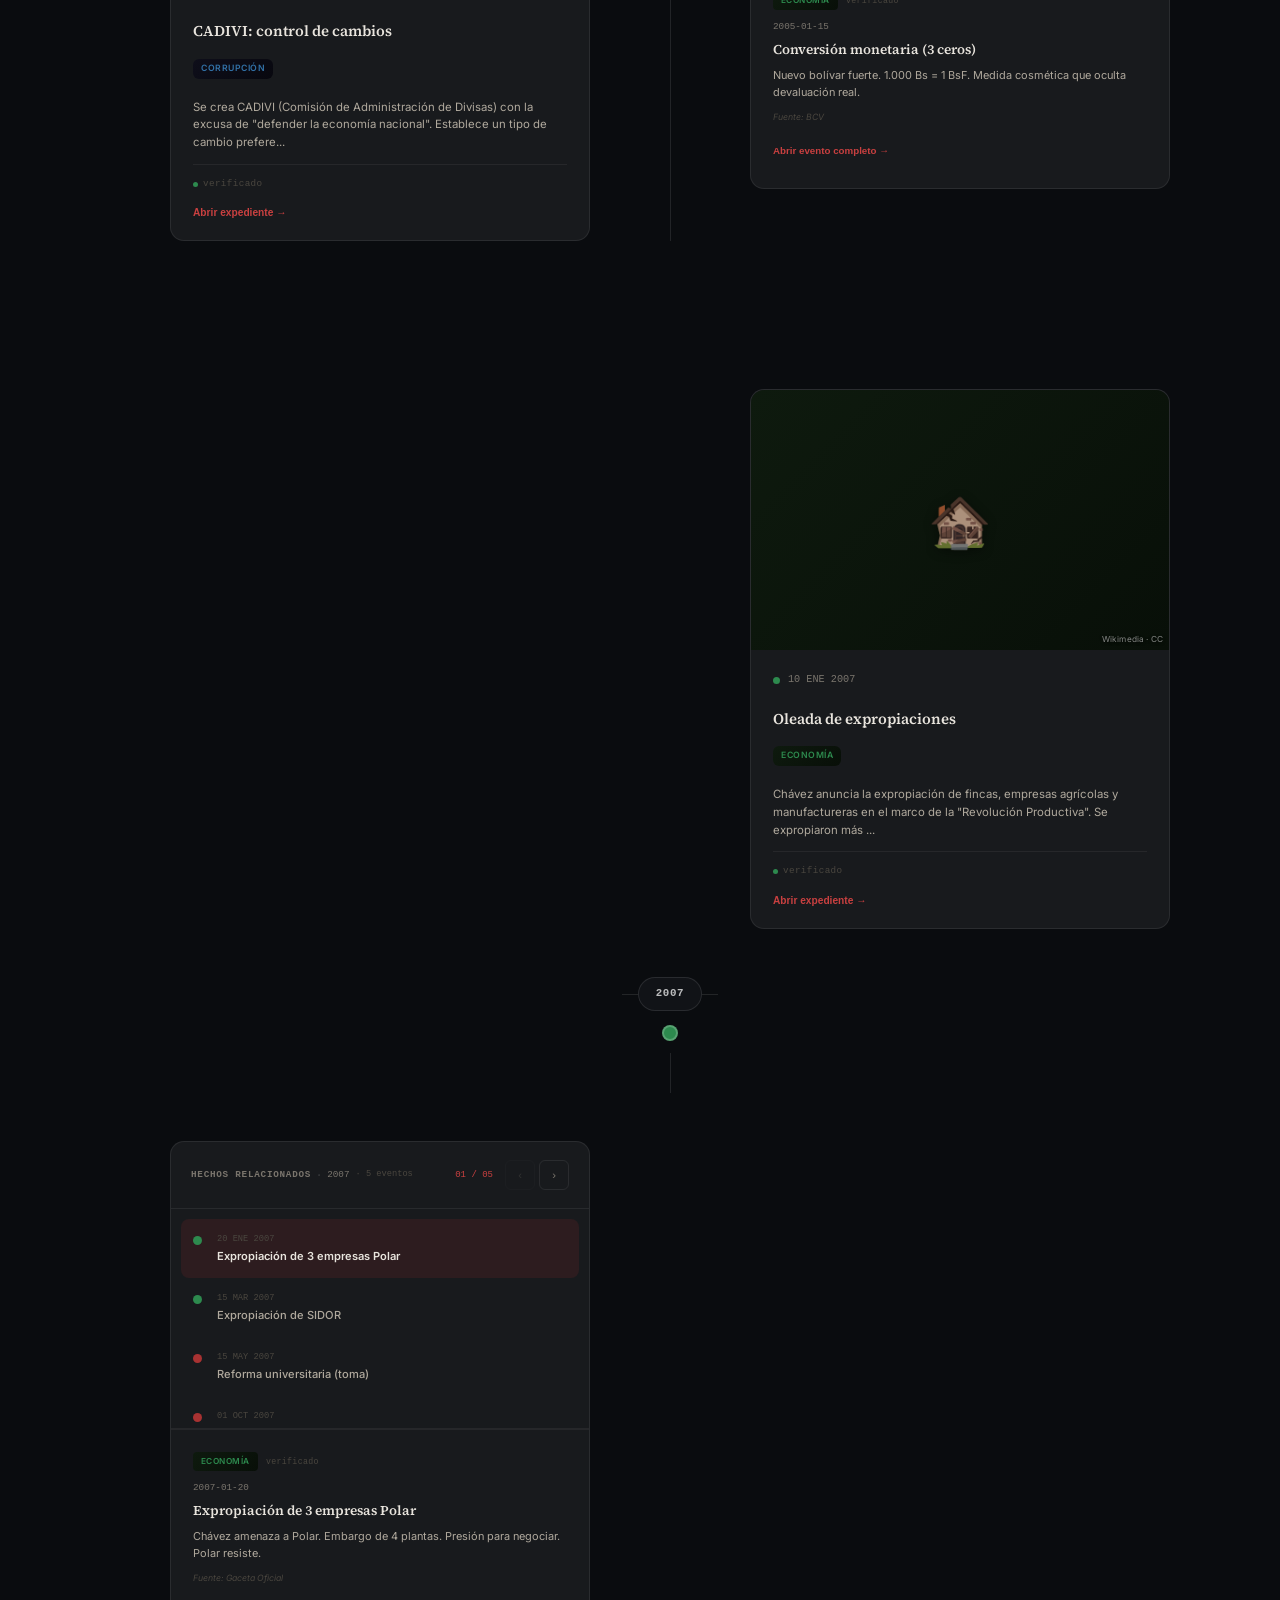
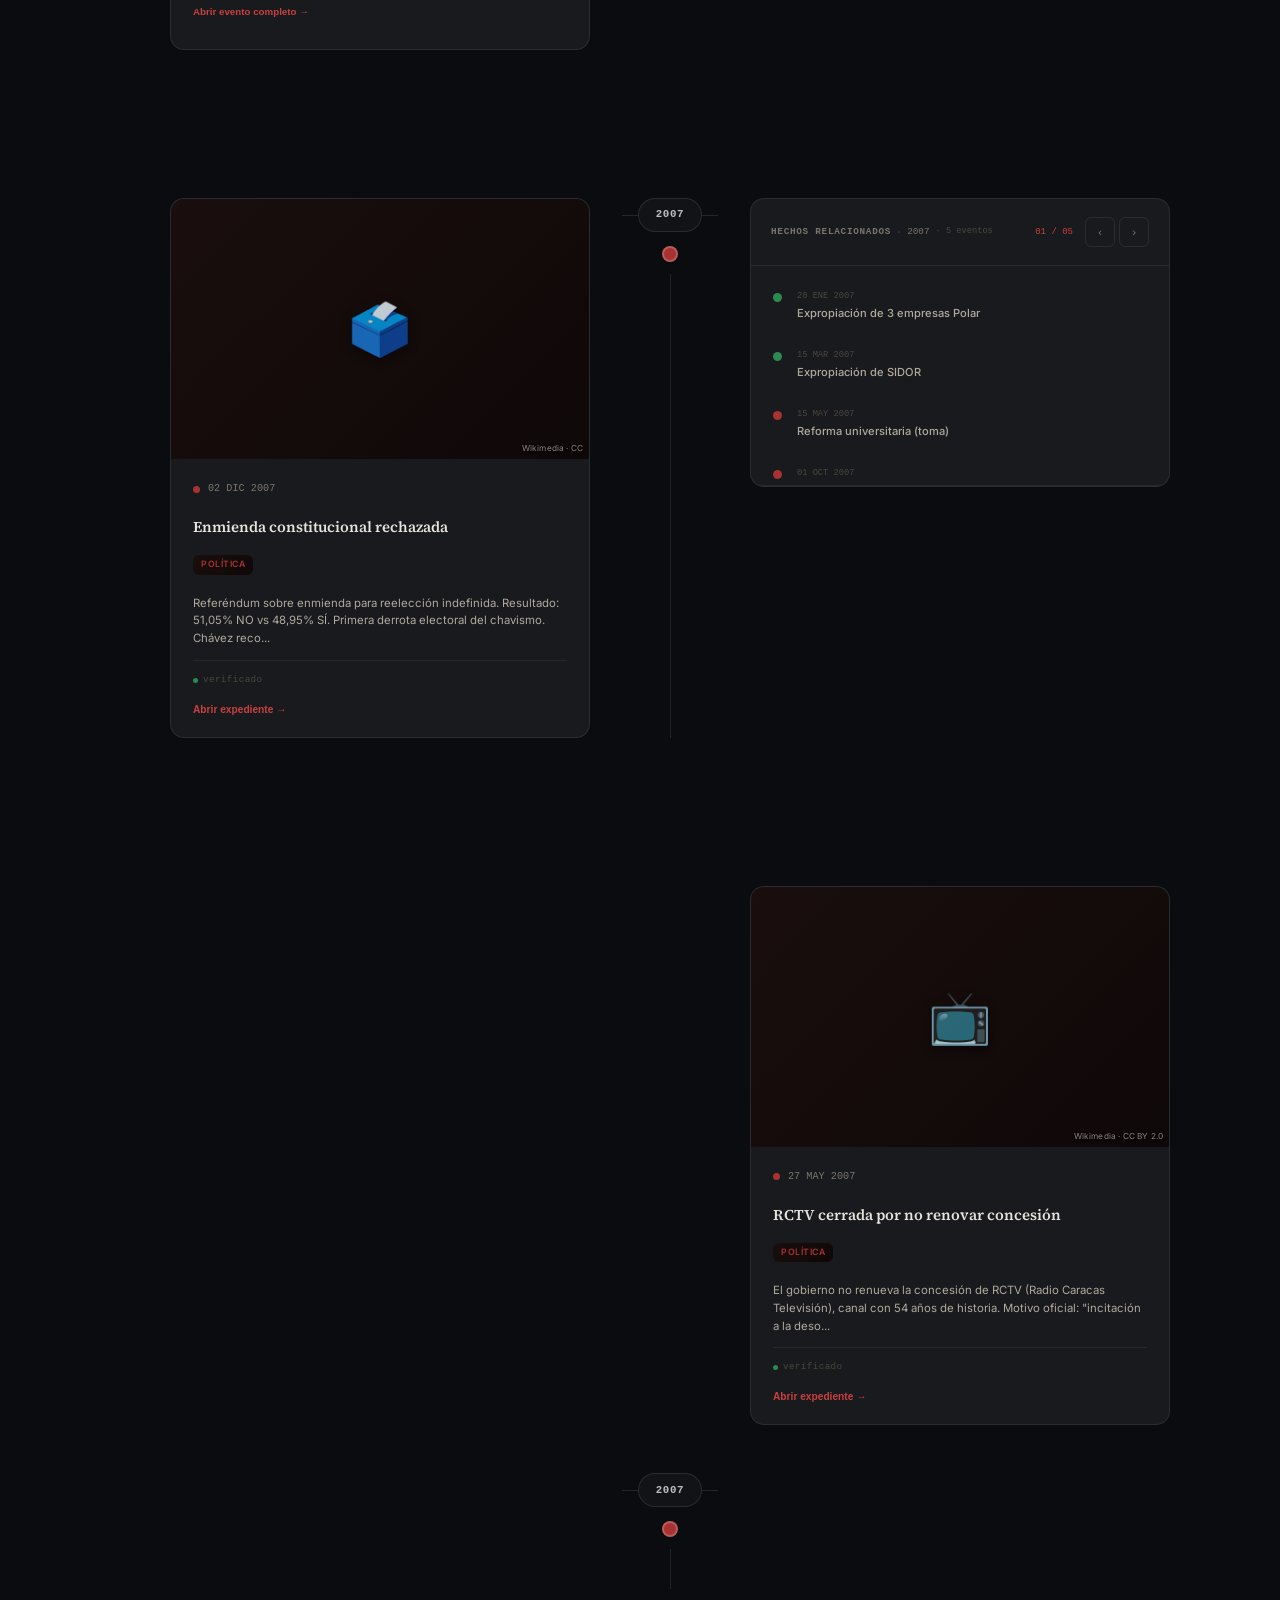
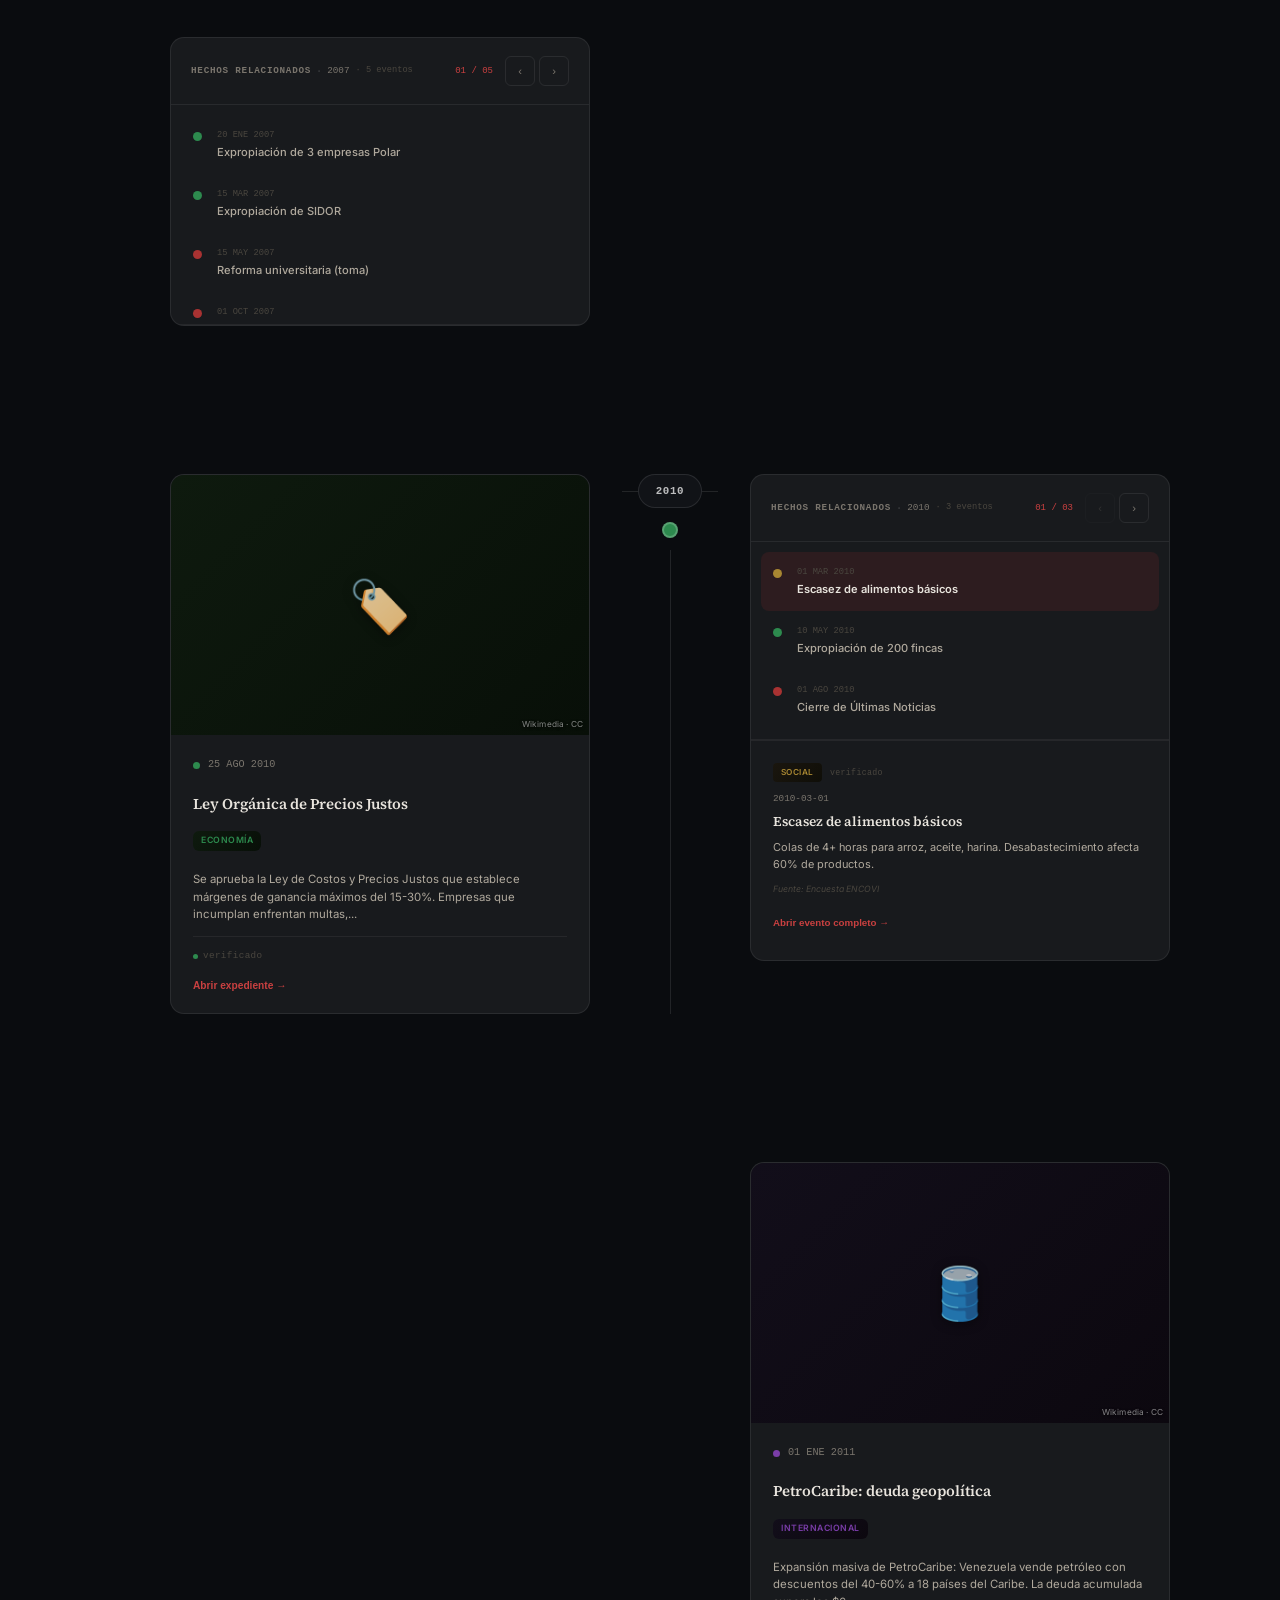
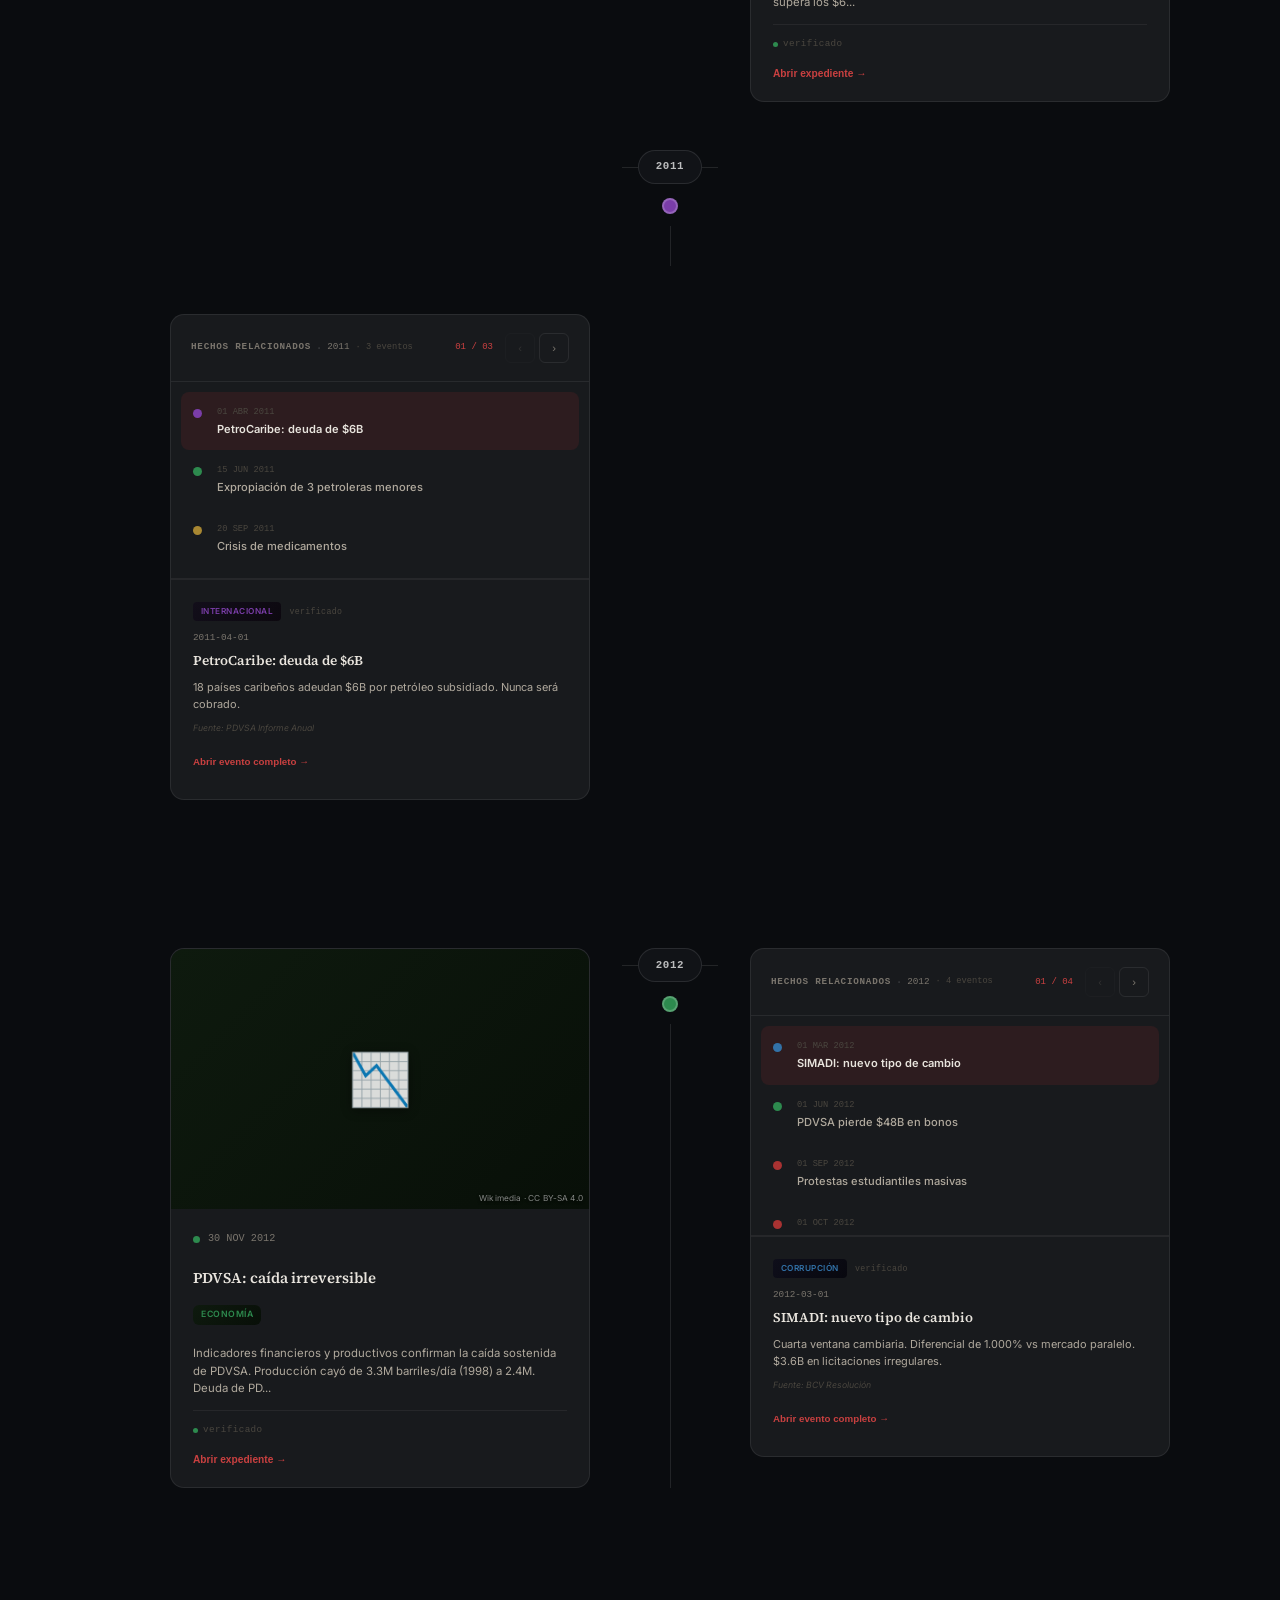
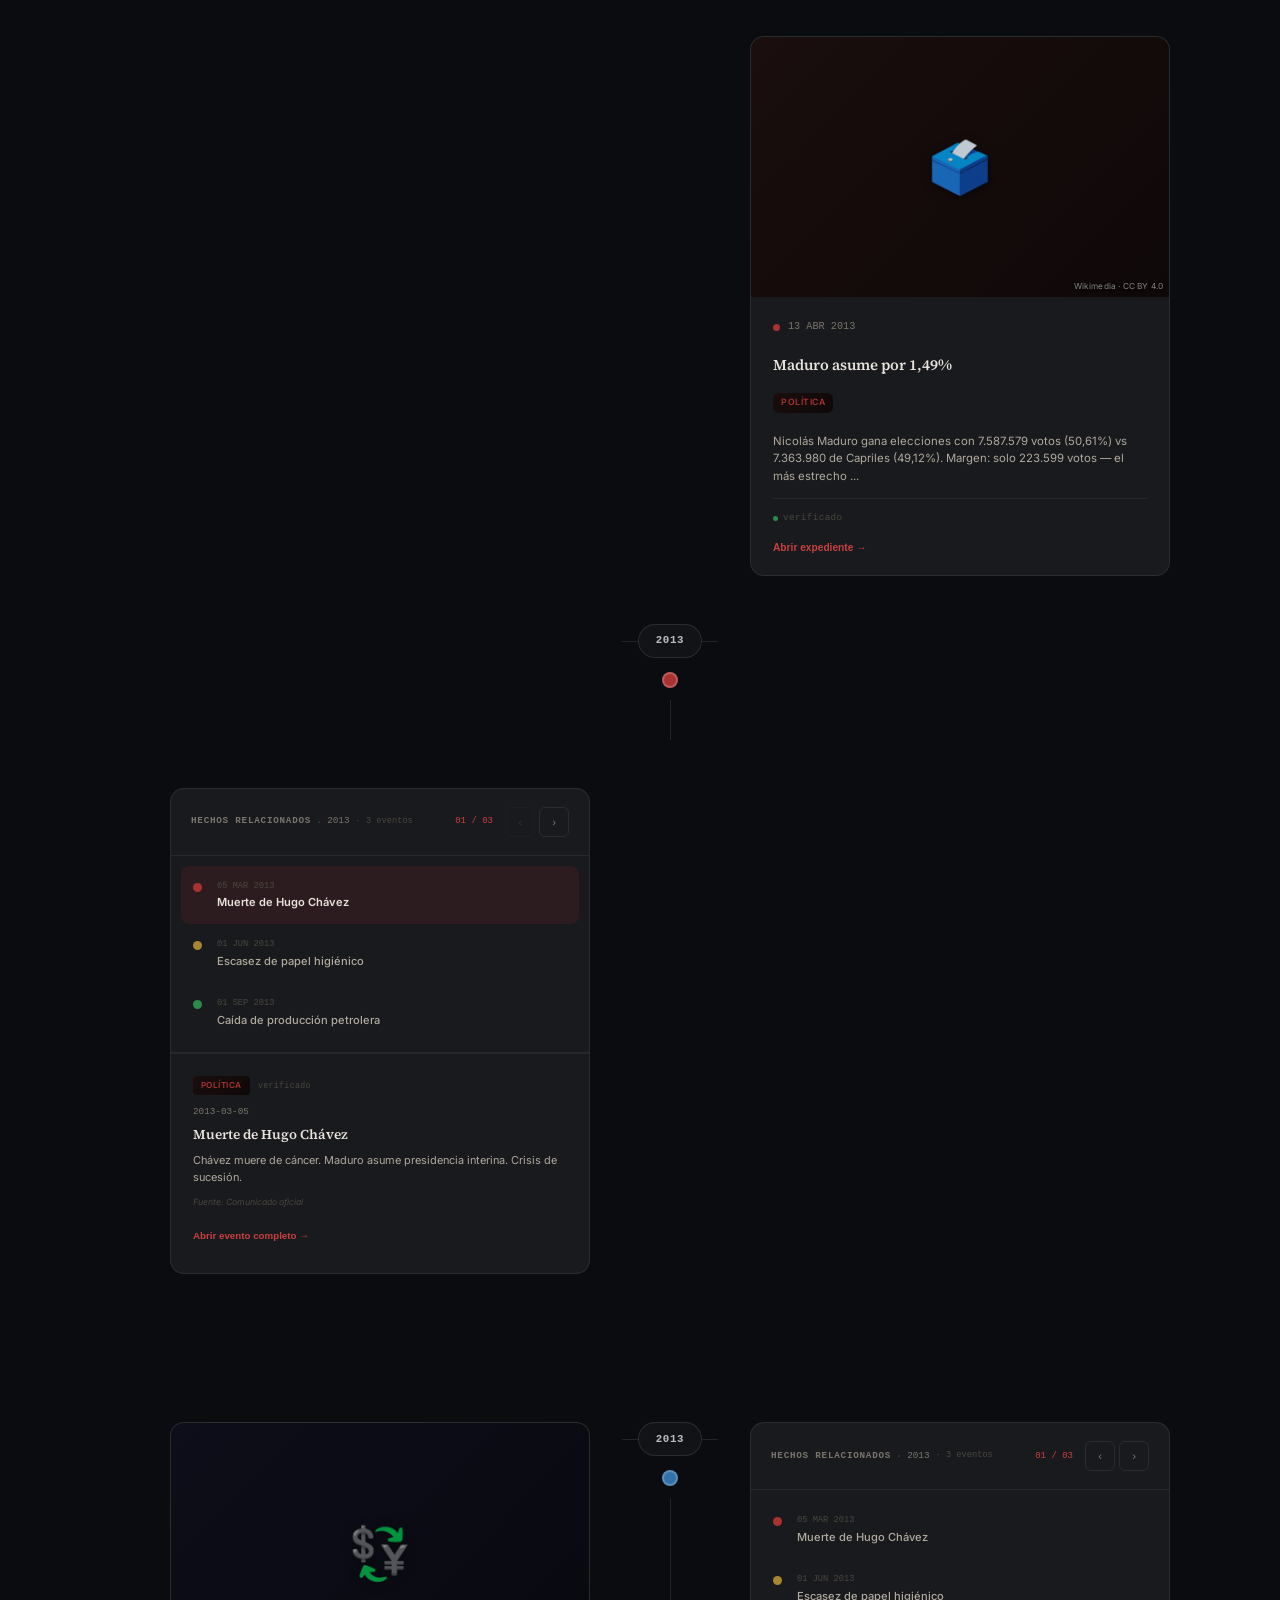
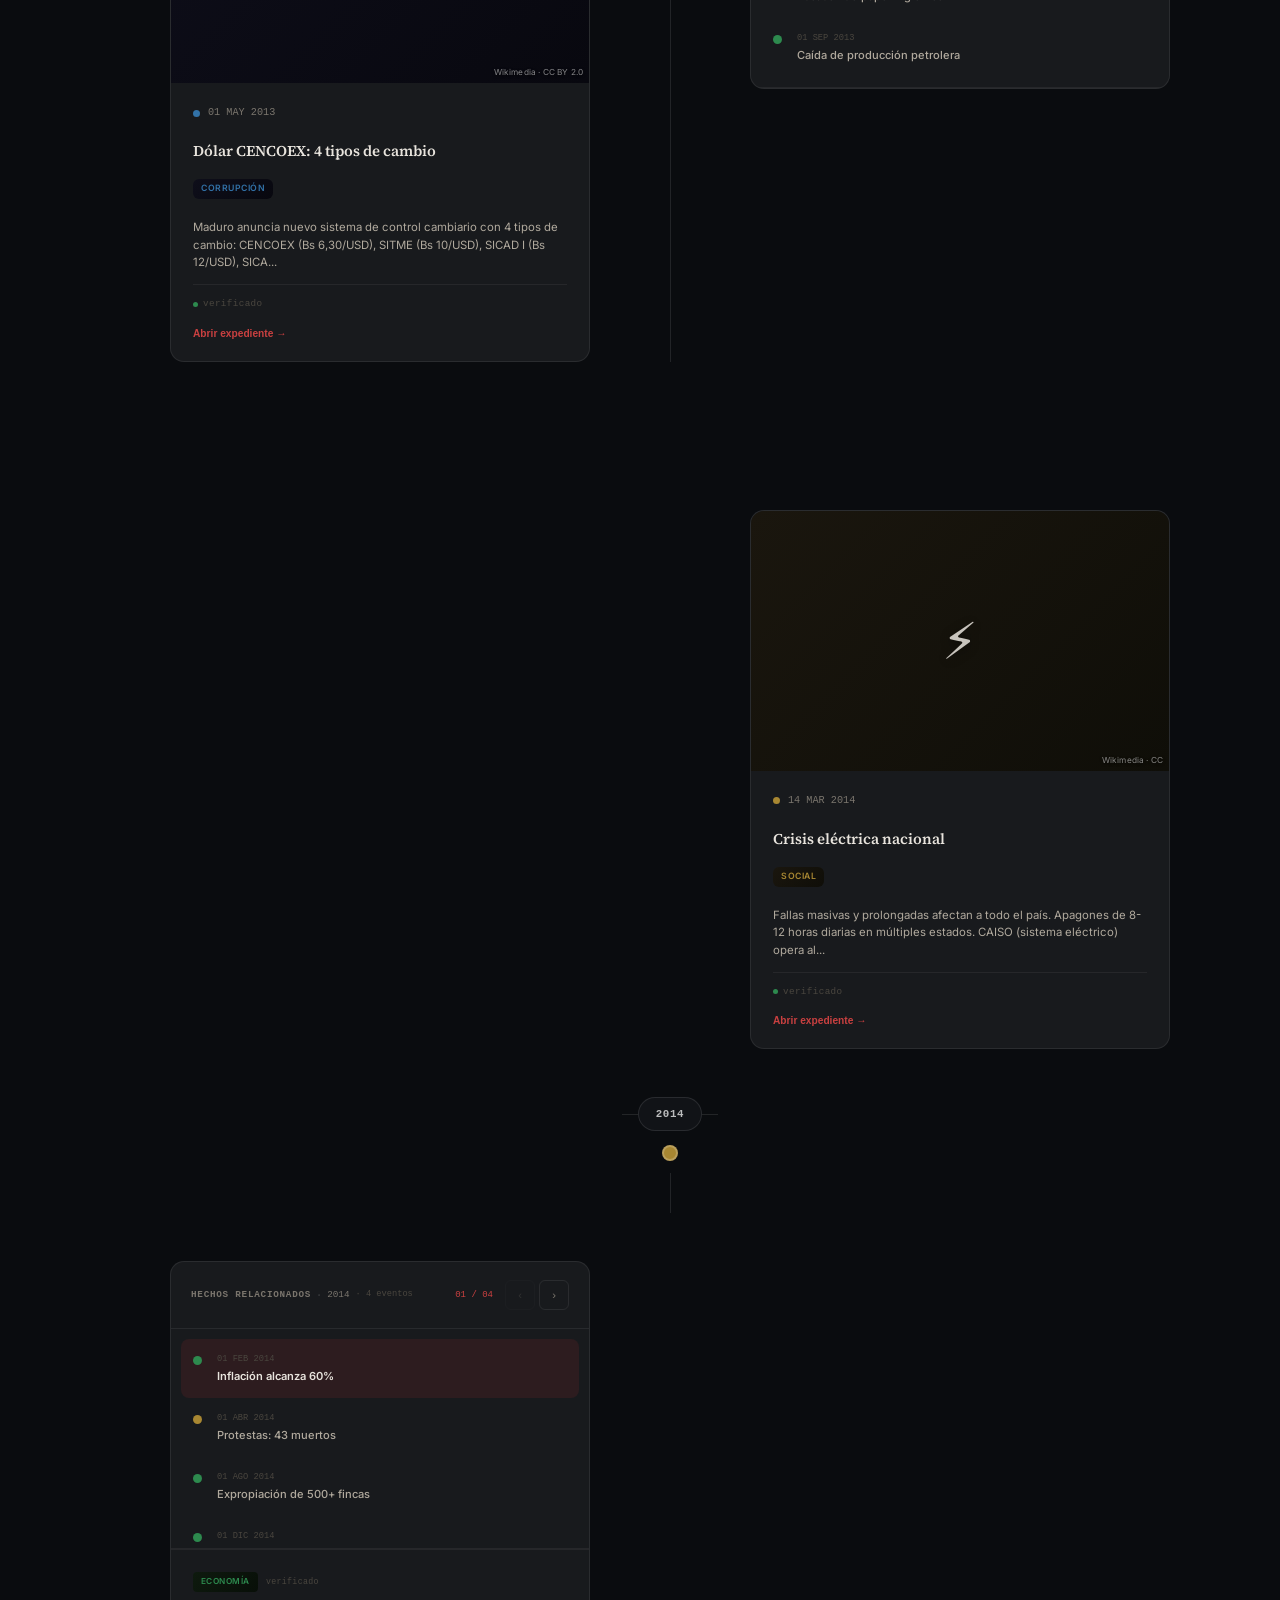
==== commit 10ab4b3d: "fix: enrich video URLs from individual tweet pages + re-download - _enrich_full_text now extracts re" ====
--- a/cronologia.html
+++ b/cronologia.html
@@ -113,101 +113,101 @@
 .method-link{flex-shrink:0;font-size:.78rem;font-weight:600;color:var(--red-light);text-decoration:none;transition:color .2s}
 .method-link:hover{color:var(--red)}
 
-/* ===== YEAR BLOCKS — Grid 3-col ===== */
-.year-block{position:relative;display:grid;grid-template-columns:minmax(0,1fr) 90px minmax(0,1fr);align-items:start;column-gap:28px;max-width:1100px;margin:0 auto 100px;padding:0}
-.year-main{width:100%;max-width:520px}
-.year-main.right{grid-column:3}
-.year-main.left{grid-column:1}
-
-/* Central node + connectors */
-.year-tl-node{position:relative;grid-column:2;justify-self:center;display:flex;flex-direction:column;align-items:center;gap:0;padding-top:0}
-.year-tl-node .node-dot{width:16px;height:16px;border-radius:50%;border:3px solid var(--bg0);box-shadow:0 0 0 2px var(--border1);transition:box-shadow .3s;position:relative;z-index:2;flex-shrink:0}
-.year-tl-node .node-year{font-family:var(--mono);font-size:.68rem;font-weight:600;color:var(--text3);background:var(--bg0);padding:2px 10px;border:1px solid var(--border1);border-radius:12px;white-space:nowrap;letter-spacing:.06em;z-index:3;margin-bottom:6px}
-.year-tl-node .connector{position:absolute;height:1px;background:var(--border1);z-index:1;top:calc(8px + 2.4rem + 6px)}
-.year-tl-node .connector.left{right:50%;width:calc(50% - 8px)}
-.year-tl-node .connector.right{left:50%;width:calc(50% - 8px)}
+/* ===== YEAR BLOCKS — Grid 3-col, balanced ===== */
+.year-block{position:relative;display:grid;grid-template-columns:minmax(420px,1fr) 96px minmax(420px,1fr);align-items:start;column-gap:32px;width:min(1280px,calc(100% - 64px));margin:100px auto 0;padding:0}
+.year-main{width:100%;max-width:540px;margin-top:48px}
+.year-main.right{grid-column:3;justify-self:end}
+.year-main.left{grid-column:1;justify-self:start}
+
+/* Central axis */
+.year-tl-node{position:relative;grid-column:2;display:flex;flex-direction:column;align-items:center;position:relative;min-height:100%;padding-top:48px}
+.year-tl-node .node-year{display:inline-flex;align-items:center;justify-content:center;min-width:64px;height:34px;padding:0 14px;border-radius:999px;border:1px solid rgba(255,255,255,.10);background:#111317;color:rgba(255,255,255,.72);font-family:var(--mono);font-size:.72rem;font-weight:600;letter-spacing:.06em;z-index:2}
+.year-tl-node .node-dot{width:16px;height:16px;border-radius:50%;border:2px solid rgba(255,255,255,.20);flex-shrink:0;margin-top:14px;position:relative;z-index:2}
+.year-tl-node .axis-line{width:1px;flex:1;margin-top:12px;background:rgba(255,255,255,.10);min-height:40px}
+.year-tl-node .connector{position:absolute;height:1px;background:rgba(255,255,255,.10);z-index:1;pointer-events:none}
+.year-tl-node .connector.left{right:calc(50% + 16px);left:0;top:calc(48px + 17px)}
+.year-tl-node .connector.right{left:calc(50% + 16px);right:0;top:calc(48px + 17px)}
 
 /* Main event card */
-.tl-card{background:var(--bg2);border:1px solid var(--border1);border-radius:12px;overflow:hidden;cursor:pointer;transition:border-color .25s,box-shadow .25s;max-height:600px;display:flex;flex-direction:column}
+.tl-card{background:#181a1d;border:1px solid rgba(255,255,255,.08);border-radius:14px;overflow:hidden;cursor:pointer;transition:border-color .25s,box-shadow .25s;max-height:620px;display:flex;flex-direction:column}
 .tl-card:hover{border-color:var(--red);box-shadow:0 4px 24px rgba(0,0,0,.3)}
 .tl-card.hidden{display:none}
 
-/* Card image */
-.card-img{width:100%;height:280px;overflow:hidden;position:relative;background:var(--bg3);flex-shrink:0}
-.card-img img{width:100%;height:100%;object-fit:cover;object-position:center;display:block;filter:brightness(.75) contrast(1.05);transition:filter .3s,transform .5s}
+/* Card image 260px — emoji fallback on gradient */
+.card-img{width:100%;height:260px;overflow:hidden;position:relative;flex-shrink:0;display:flex;align-items:center;justify-content:center}
+.card-img img{position:absolute;inset:0;width:100%;height:100%;object-fit:cover;object-position:center;display:block;filter:brightness(.75) contrast(1.05);transition:filter .3s,transform .5s;z-index:1}
 .tl-card:hover .card-img img{filter:brightness(.85) contrast(1.1);transform:scale(1.04)}
-.card-img-inner{width:100%;height:100%;display:flex;align-items:center;justify-content:center;font-size:.7rem;color:var(--text3);letter-spacing:.04em;font-family:var(--sans)}
+.card-img-fallback{font-size:3.4rem;opacity:.85;z-index:0;pointer-events:none;filter:drop-shadow(0 2px 6px rgba(0,0,0,.5));transition:transform .4s}
+.tl-card:hover .card-img-fallback{transform:scale(1.08)}
+.card-img-credit{position:absolute;bottom:4px;right:6px;font-size:.55rem;color:rgba(255,255,255,.4);letter-spacing:.02em;text-shadow:0 1px 3px rgba(0,0,0,.8);z-index:2}
 .card-img-credit{position:absolute;bottom:4px;right:6px;font-size:.55rem;color:rgba(255,255,255,.5);letter-spacing:.02em;text-shadow:0 1px 3px rgba(0,0,0,.8)}
 
-/* Card body */
-.card-body{padding:16px 20px 20px;flex:1;display:flex;flex-direction:column;min-height:0;gap:10px}
+/* Card body — 22px padding, 12px gap */
+.card-body{padding:22px;flex:1;display:flex;flex-direction:column;gap:12px}
 .card-meta{display:flex;align-items:center;gap:8px}
 .card-dot{width:7px;height:7px;border-radius:50%;flex-shrink:0}
 .card-date{font-family:var(--mono);font-size:.68rem;color:var(--text3)}
 .card-title{font-family:var(--serif);font-size:1rem;font-weight:600;color:var(--text1);line-height:1.3}
-.card-badge{display:inline-block;font-size:.58rem;font-weight:600;letter-spacing:.06em;text-transform:uppercase;padding:3px 8px;border-radius:4px;align-self:flex-start}
-.card-text{font-size:.76rem;color:var(--text2);line-height:1.5;display:-webkit-box;-webkit-line-clamp:3;-webkit-box-orient:vertical;overflow:hidden}
-.card-status{display:flex;align-items:center;gap:5px;padding-top:10px;border-top:1px solid var(--border2);margin-top:auto}
-.card-status-dot{width:5px;height:5px;border-radius:50%;background:var(--green)}
+.card-badge{display:inline-block;font-size:.58rem;font-weight:600;letter-spacing:.06em;text-transform:uppercase;padding:3px 8px;border-radius:6px;align-self:flex-start}
+.card-text{font-size:.76rem;color:var(--text2);line-height:1.55;display:-webkit-box;-webkit-line-clamp:3;-webkit-box-orient:vertical;overflow:hidden}
+.card-status{display:flex;align-items:center;gap:5px;padding-top:12px;border-top:1px solid rgba(255,255,255,.06);margin-top:auto}
+.card-status-dot{width:5px;height:5px;border-radius:50%;background:var(--green);flex-shrink:0}
 .card-status-text{font-size:.62rem;color:var(--text4);font-family:var(--mono);letter-spacing:.04em}
 .card-btn{display:inline-flex;align-items:center;gap:4px;font-size:.68rem;font-weight:600;color:var(--red-light);cursor:pointer;transition:color .2s;background:none;border:none;padding:0;margin-top:4px;align-self:flex-start}
 .card-btn:hover{color:var(--red)}
 
-/* Grained module — single integrated card */
-.year-grained{width:100%;max-width:520px}
-.year-grained.right{grid-column:3}
-.year-grained.left{grid-column:1}
-.gr-module{background:#181a1d;border:1px solid rgba(255,255,255,.08);border-radius:12px;overflow:hidden;display:flex;flex-direction:column;min-height:560px;max-height:620px}
-
-/* Grained header — fixed */
-.gr-header{display:flex;align-items:center;gap:8px;padding:16px 16px;border-bottom:1px solid rgba(255,255,255,.06);flex-shrink:0;height:56px}
+/* Related viewer — single card */
+.year-grained{width:100%;max-width:540px;margin-top:48px}
+.year-grained.right{grid-column:3;justify-self:end}
+.year-grained.left{grid-column:1;justify-self:start}
+.gr-module{background:#181a1d;border:1px solid rgba(255,255,255,.08);border-radius:14px;overflow:hidden;display:flex;flex-direction:column}
+
+/* Related header — 64px */
+.gr-header{min-height:64px;padding:18px 20px;display:flex;align-items:center;justify-content:space-between;gap:12px;border-bottom:1px solid rgba(255,255,255,.07);flex-shrink:0}
 .gr-header-left{display:flex;align-items:center;gap:6px;flex:1;min-width:0}
 .gr-header-title{font-family:var(--mono);font-size:.62rem;font-weight:600;color:var(--text3);text-transform:uppercase;letter-spacing:.08em;white-space:nowrap}
-.gr-header-sep{color:var(--border1);margin:0 2px}
+.gr-header-sep{color:rgba(255,255,255,.12)}
 .gr-header-year{font-family:var(--mono);font-size:.62rem;color:var(--text3);white-space:nowrap}
 .gr-header-count{font-size:.58rem;color:var(--text4);font-family:var(--mono);white-space:nowrap}
 .gr-active-indicator{font-size:.6rem;color:var(--red-light);font-family:var(--mono);margin-left:auto;white-space:nowrap}
-.gr-nav{display:flex;gap:2px;margin-left:8px}
-.gr-nav-btn{width:28px;height:28px;display:flex;align-items:center;justify-content:center;border:1px solid rgba(255,255,255,.08);border-radius:6px;background:none;color:var(--text3);cursor:pointer;transition:all .2s;font-size:.7rem}
+.gr-nav{display:flex;gap:4px}
+.gr-nav-btn{width:30px;height:30px;display:flex;align-items:center;justify-content:center;border:1px solid rgba(255,255,255,.08);border-radius:6px;background:none;color:var(--text3);cursor:pointer;transition:all .2s;font-size:.75rem}
 .gr-nav-btn:hover{color:var(--text1);border-color:rgba(255,255,255,.15);background:rgba(255,255,255,.03)}
-.gr-nav-btn:disabled{opacity:.3;cursor:default}
-
-/* Grained list — compact */
-.gr-list{flex:1;min-height:0;overflow-y:auto;scrollbar-width:thin;scrollbar-color:rgba(255,255,255,.06) transparent;padding:8px 0}
+.gr-nav-btn:disabled{opacity:.25;cursor:default;pointer-events:none}
+
+/* Related list */
+.gr-list{padding:10px;max-height:220px;overflow-y:auto;border-bottom:1px solid rgba(255,255,255,.06);scrollbar-width:thin;scrollbar-color:rgba(255,255,255,.06) transparent}
 .gr-list::-webkit-scrollbar{width:4px}
 .gr-list::-webkit-scrollbar-track{background:transparent}
 .gr-list::-webkit-scrollbar-thumb{background:rgba(255,255,255,.08);border-radius:2px}
-.gr-entry{display:flex;align-items:flex-start;gap:10px;padding:10px 16px;cursor:pointer;transition:all .2s;border-left:2px solid transparent}
+.gr-entry{display:grid;grid-template-columns:12px 1fr;gap:12px;padding:14px 12px;border-radius:8px;cursor:pointer;transition:background .2s}
 .gr-entry:hover{background:rgba(255,255,255,.02)}
-.gr-entry.active{background:rgba(168,50,50,.06);border-left-color:var(--red-light)}
-.gr-dot{width:9px;height:9px;border-radius:50%;flex-shrink:0;margin-top:3px;border:2px solid #181a1d;z-index:2;transition:transform .2s}
-.gr-entry.active .gr-dot{transform:scale(1.3);box-shadow:0 0 0 3px rgba(168,50,50,.2)}
-.gr-info{flex:1;min-width:0}
+.gr-entry.active{background:rgba(168,44,44,.14)}
+.gr-dot{width:9px;height:9px;border-radius:50%;margin-top:3px;flex-shrink:0}
+.gr-info{min-width:0}
 .gr-date{font-family:var(--mono);font-size:.58rem;color:var(--text4);margin-bottom:2px}
 .gr-title{font-size:.74rem;color:var(--text2);line-height:1.35;font-weight:500}
 .gr-entry:hover .gr-title{color:var(--text1)}
 .gr-entry.active .gr-title{color:var(--text1);font-weight:600}
 
-/* Grained expanded — bottom of same card */
-.gr-expanded{border-top:1px solid rgba(255,255,255,.06);padding:16px;display:none;animation:grFadeIn .25s ease;flex-shrink:0;max-height:300px;overflow-y:auto}
+/* Related detail — bottom section */
+.gr-expanded{border-top:1px solid rgba(255,255,255,.06);padding:22px;display:none;animation:grFadeIn .25s ease;min-height:220px;max-height:320px;overflow-y:auto}
 .gr-expanded.open{display:block}
 @keyframes grFadeIn{from{opacity:0;transform:translateY(-4px)}to{opacity:1;transform:translateY(0)}}
-.gr-exp-meta{display:flex;align-items:center;gap:6px;margin-bottom:8px}
-.gr-exp-badge{font-size:.55rem;font-weight:600;letter-spacing:.06em;text-transform:uppercase;padding:2px 6px;border-radius:3px}
-.gr-exp-status{font-size:.55rem;color:var(--text4);font-family:var(--mono)}
-.gr-exp-date{font-family:var(--mono);font-size:.62rem;color:var(--text3);margin-bottom:4px}
-.gr-exp-title{font-family:var(--serif);font-size:.88rem;font-weight:600;color:var(--text1);line-height:1.3;margin-bottom:6px}
-.gr-exp-summary{font-size:.72rem;color:var(--text2);line-height:1.5;margin-bottom:8px}
-.gr-exp-source{font-size:.58rem;color:var(--text4);font-style:italic;margin-bottom:10px}
+.gr-exp-meta{display:flex;align-items:center;gap:8px;margin-bottom:10px}
+.gr-exp-badge{font-size:.55rem;font-weight:600;letter-spacing:.06em;text-transform:uppercase;padding:3px 8px;border-radius:4px}
+.gr-exp-status{font-size:.55rem;color:var(--text4);font-family:var(--mono);letter-spacing:.04em}
+.gr-exp-date{font-family:var(--mono);font-size:.62rem;color:var(--text3);margin-bottom:6px}
+.gr-exp-title{font-family:var(--serif);font-size:.9rem;font-weight:600;color:var(--text1);line-height:1.35;margin-bottom:8px}
+.gr-exp-summary{font-size:.73rem;color:var(--text2);line-height:1.55;margin-bottom:10px}
+.gr-exp-source{font-size:.58rem;color:var(--text4);font-style:italic;margin-bottom:12px}
 .gr-exp-btn{display:inline-flex;align-items:center;gap:4px;font-size:.65rem;font-weight:600;color:var(--red-light);cursor:pointer;transition:color .2s;background:none;border:none;padding:0}
 .gr-exp-btn:hover{color:var(--red)}
 
 /* ===== RESPONSIVE — Tablet ===== */
 @media(max-width:1024px){
-  .year-block{grid-template-columns:minmax(0,1fr) 60px minmax(0,1fr);column-gap:18px;max-width:900px}
-  .year-main{max-width:100%}
-  .year-grained{max-width:100%}
-  .gr-module{min-height:auto;max-height:620px}
+  .year-block{grid-template-columns:minmax(320px,1fr) 72px minmax(320px,1fr);column-gap:24px}
+  .year-main,.year-grained{max-width:100%}
 }
 
 /* ===== RESPONSIVE — Mobile ===== */
@@ -223,17 +223,17 @@
   .tl-line{display:none}
   .method-inner{flex-direction:column;text-align:center}
   .side-panel{width:100vw}
-  .year-block{grid-template-columns:1fr;gap:16px;margin-bottom:60px;padding:0 0 0 20px}
-  .year-main{grid-column:1!important;max-width:100%}
-  .year-main.right,.year-main.left{grid-column:1}
-  .year-tl-node{grid-column:1;flex-direction:row;gap:10px;padding-top:0;margin-bottom:4px}
-  .year-tl-node .node-year{margin-bottom:0;margin-right:4px}
+  .year-block{grid-template-columns:32px minmax(0,1fr);gap:16px;margin:80px auto 0}
+  .year-main{grid-column:2;max-width:none;width:100%;justify-self:stretch;margin-top:0}
+  .year-main.right,.year-main.left{grid-column:2}
+  .year-tl-node{grid-column:1;flex-direction:column;align-items:center;padding-top:0;min-height:100%}
   .year-tl-node .connector{display:none}
-  .year-grained{grid-column:1!important;max-width:100%}
-  .year-grained.right,.year-grained.left{grid-column:1}
-  .gr-module{min-height:auto;max-height:none}
+  .year-tl-node .axis-line{display:none}
+  .year-grained{grid-column:2;max-width:none;width:100%;justify-self:stretch;margin-top:0}
+  .year-grained.right,.year-grained.left{grid-column:2}
+  .gr-module{max-height:none}
   .gr-list{max-height:none}
-  .gr-expanded{max-height:none}
+  .gr-expanded{min-height:auto;max-height:none}
 }
 </style>
 </head>
@@ -381,7 +381,7 @@
 
 <script>
 const CAT_COLORS={POLÍTICA:'#a83232',ECONOMÍA:'#2d8a4e',CORRUPCIÓN:'#3272a8',SOCIAL:'#a88732',INTERNACIONAL:'#7a3da8',EMPRESAS:'#3294a8',LEGAL:'#a89878'};
-const CAT_BG={POLÍTICA:'rgba(168,50,50,.12)',ECONOMÍA:'rgba(45,138,78,.12)',CORRUPCIÓN:'rgba(50,114,168,.12)',SOCIAL:'rgba(168,135,50,.12)',INTERNACIONAL:'rgba(122,61,168,.12)',EMPRESAS:'rgba(50,148,168,.12)',LEGAL:'rgba(168,152,120,.12)'};
+const CAT_BG={POLÍTICA:'linear-gradient(135deg,#1a0e0e,#0f0808)',ECONOMÍA:'linear-gradient(135deg,#0e1a0e,#080f08)',CORRUPCIÓN:'linear-gradient(135deg,#0e0e1a,#08080f)',SOCIAL:'linear-gradient(135deg,#1a160e,#0f0e08)',INTERNACIONAL:'linear-gradient(135deg,#120e1a,#0c080f)',EMPRESAS:'linear-gradient(135deg,#0e161a,#080c0f)',LEGAL:'linear-gradient(135deg,#1a1610,#0f0e0a)'};
 
 const EVENTS=[
 {id:1,y:1998,date:'1998-12-06',displayDate:'6 DIC 1998',title:'Chávez gana la presidencia',cat:'POLÍTICA',summary:'Hugo Chávez Frías, ex teniente coronel que lideró el golpe de 1992, gana la presidencia con 3.673.663 votos (56,20%) representando el MVR. Su campaña "Patria para todos" promete una revolución bolivariana contra la "cuarta república" corrupta.',impact:'Inicio de 25+ años de chavismo-madurismo. Reestructuración institucional, control judicial y militar, y erosión progresiva de separación de poderes que facilita el saqueo sistemático.',context:'Tras el Caracazo de 1989 y la crisis bancaria de 1994, la desconfianza ciudadana en los partidos tradicionales (AD, COPEI) alcanza niveles históricos. Chávez capitaliza el descontento con un discurso anti-establishment que promete refundar la nación.',sources:['CNE Electoral Archive 1998','Transparencia Venezuela','Human Rights Watch World Report 1999'],tags:['elecciones','presidencia','Chávez','MVR','revolución bolivariana'],img:'🏛️',imgSrc:'https://upload.wikimedia.org/wikipedia/commons/3/35/Hugo_Ch%C3%A1vez_en_1998.png',imgCredit:'Wikimedia · CC BY 3.0'},
@@ -567,7 +567,8 @@
     if(ev.y!==currentYear){
       currentYear=ev.y;
     }
-    const side=i%2===0?'right':'left';
+    const mainSide=i%2===0?'right':'left';
+    const grainedSide=mainSide==='right'?'left':'right';
     const color=CAT_COLORS[ev.cat]||'#888';
     const bg=CAT_BG[ev.cat]||'rgba(136,136,136,.1)';
     const secs=SECONDARY_EVENTS[ev.y]||[];
@@ -577,11 +578,11 @@
     block.dataset.cat=ev.cat;
     block.dataset.search=(ev.title+' '+ev.summary+' '+ev.displayDate+' '+ev.cat+' '+(ev.tags||[]).join(' ')).toLowerCase();
 
-    // Main card
+    const fallbackIcon=ev.img||'📄';
     const imgHTML=ev.imgSrc
-      ?`<div class="card-img"><img src="${ev.imgSrc}" alt="${ev.title}" loading="lazy">${ev.imgCredit?`<div class="card-img-credit">${ev.imgCredit}</div>`:''}</div>`
-      :`<div class="card-img" style="background:${bg}"><div class="card-img-inner" style="background:linear-gradient(135deg,${bg},var(--bg3))"><span style="font-size:2rem;opacity:.5">${ev.img||'📄'}</span></div></div>`;
-    const mainCard=`<div class="year-main ${side}">
+      ?`<div class="card-img" style="background:${bg}"><div class="card-img-fallback">${fallbackIcon}</div><img src="${ev.imgSrc}" alt="${ev.title}" loading="lazy" onerror="this.style.display='none'">${ev.imgCredit?`<div class="card-img-credit">${ev.imgCredit}</div>`:''}</div>`
+      :`<div class="card-img" style="background:${bg}"><div class="card-img-fallback">${fallbackIcon}</div></div>`;
+    const mainCard=`<div class="year-main ${mainSide}">
       <div class="tl-card" data-idx="${i}">
         ${imgHTML}
         <div class="card-body">
@@ -605,15 +606,15 @@
     const centralNode=`<div class="year-tl-node">
       <span class="node-year">${ev.y}</span>
       <div class="node-dot" style="background:${color}"></div>
+      <div class="axis-line"></div>
       <div class="connector left"></div>
       <div class="connector right"></div>
     </div>`;
 
-    // Grained module — single integrated card
+    // Grained module — single integrated card, always opposite side
     let grainedHTML='';
     if(secs.length>0){
-      const hasMore=secs.length>4;
-      grainedHTML=`<div class="year-grained ${side}">
+      grainedHTML=`<div class="year-grained ${grainedSide}">
         <div class="gr-module">
           <div class="gr-header">
             <div class="gr-header-left">
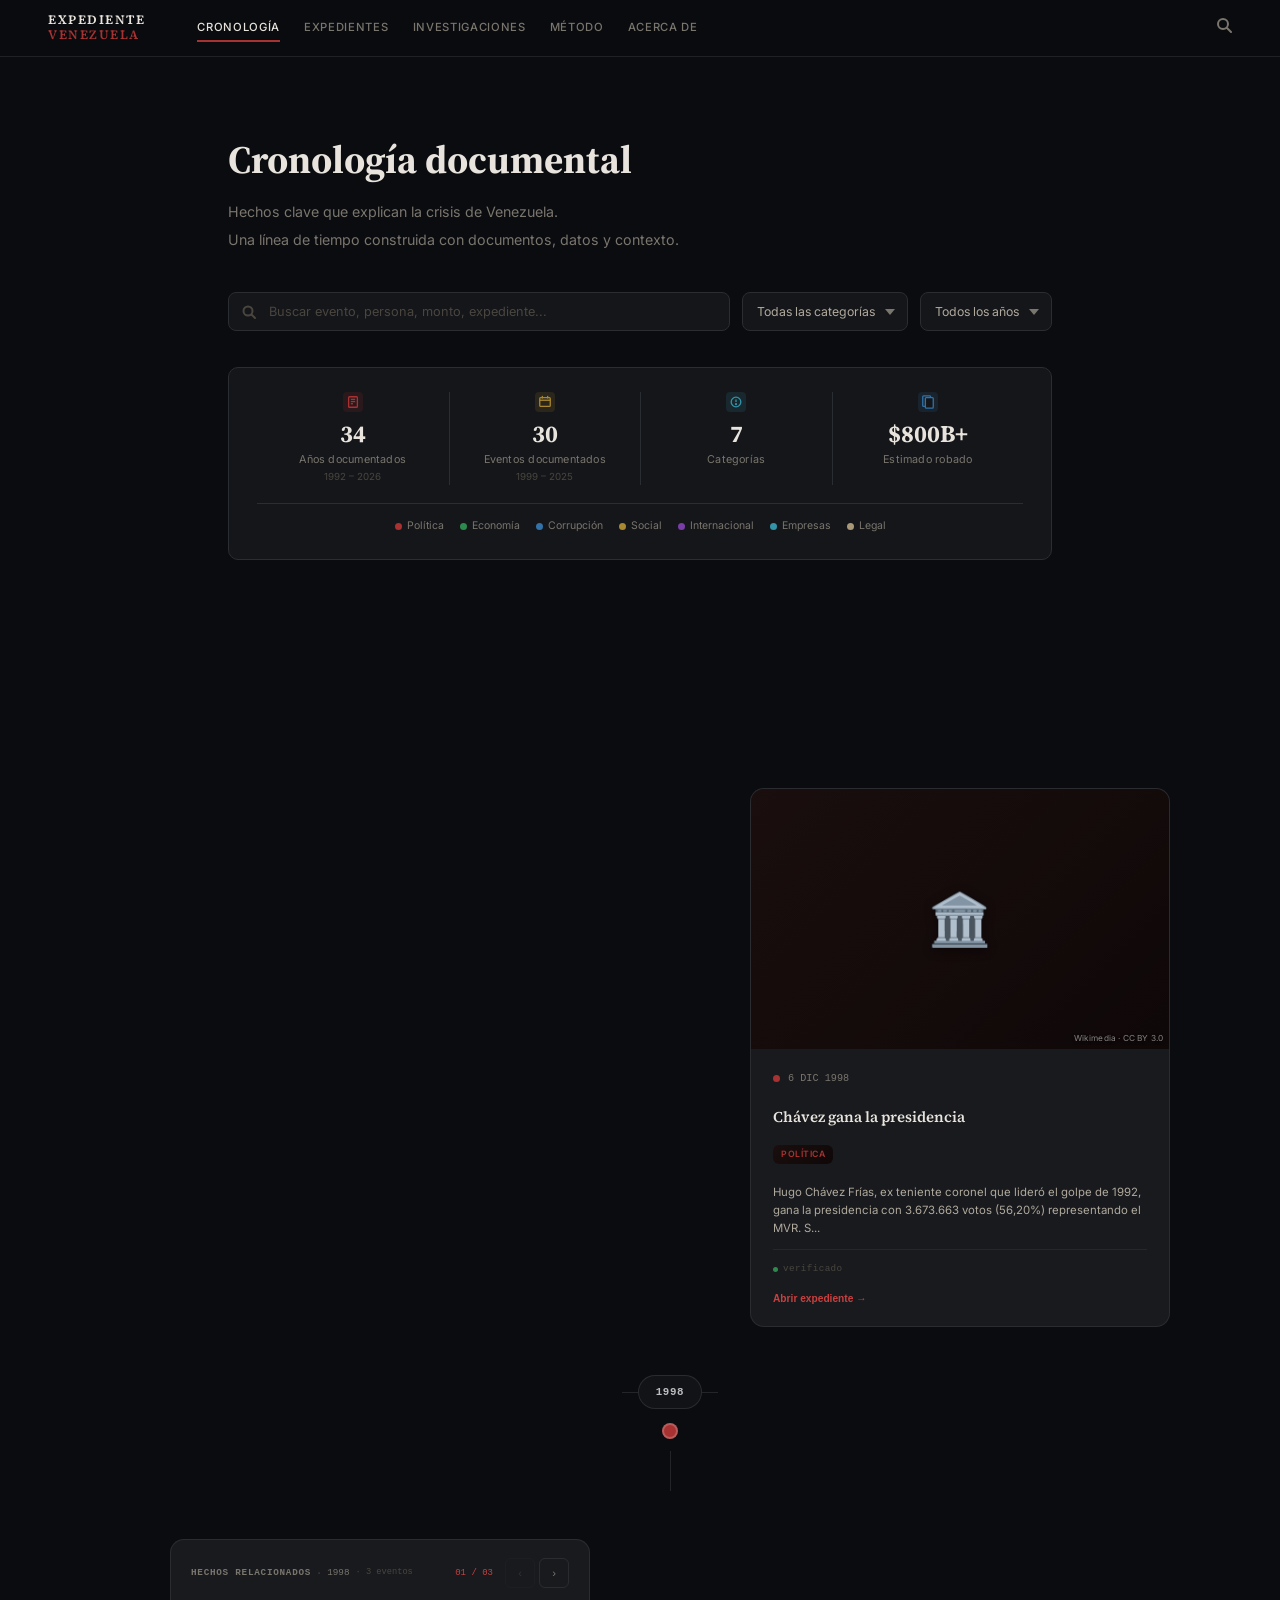
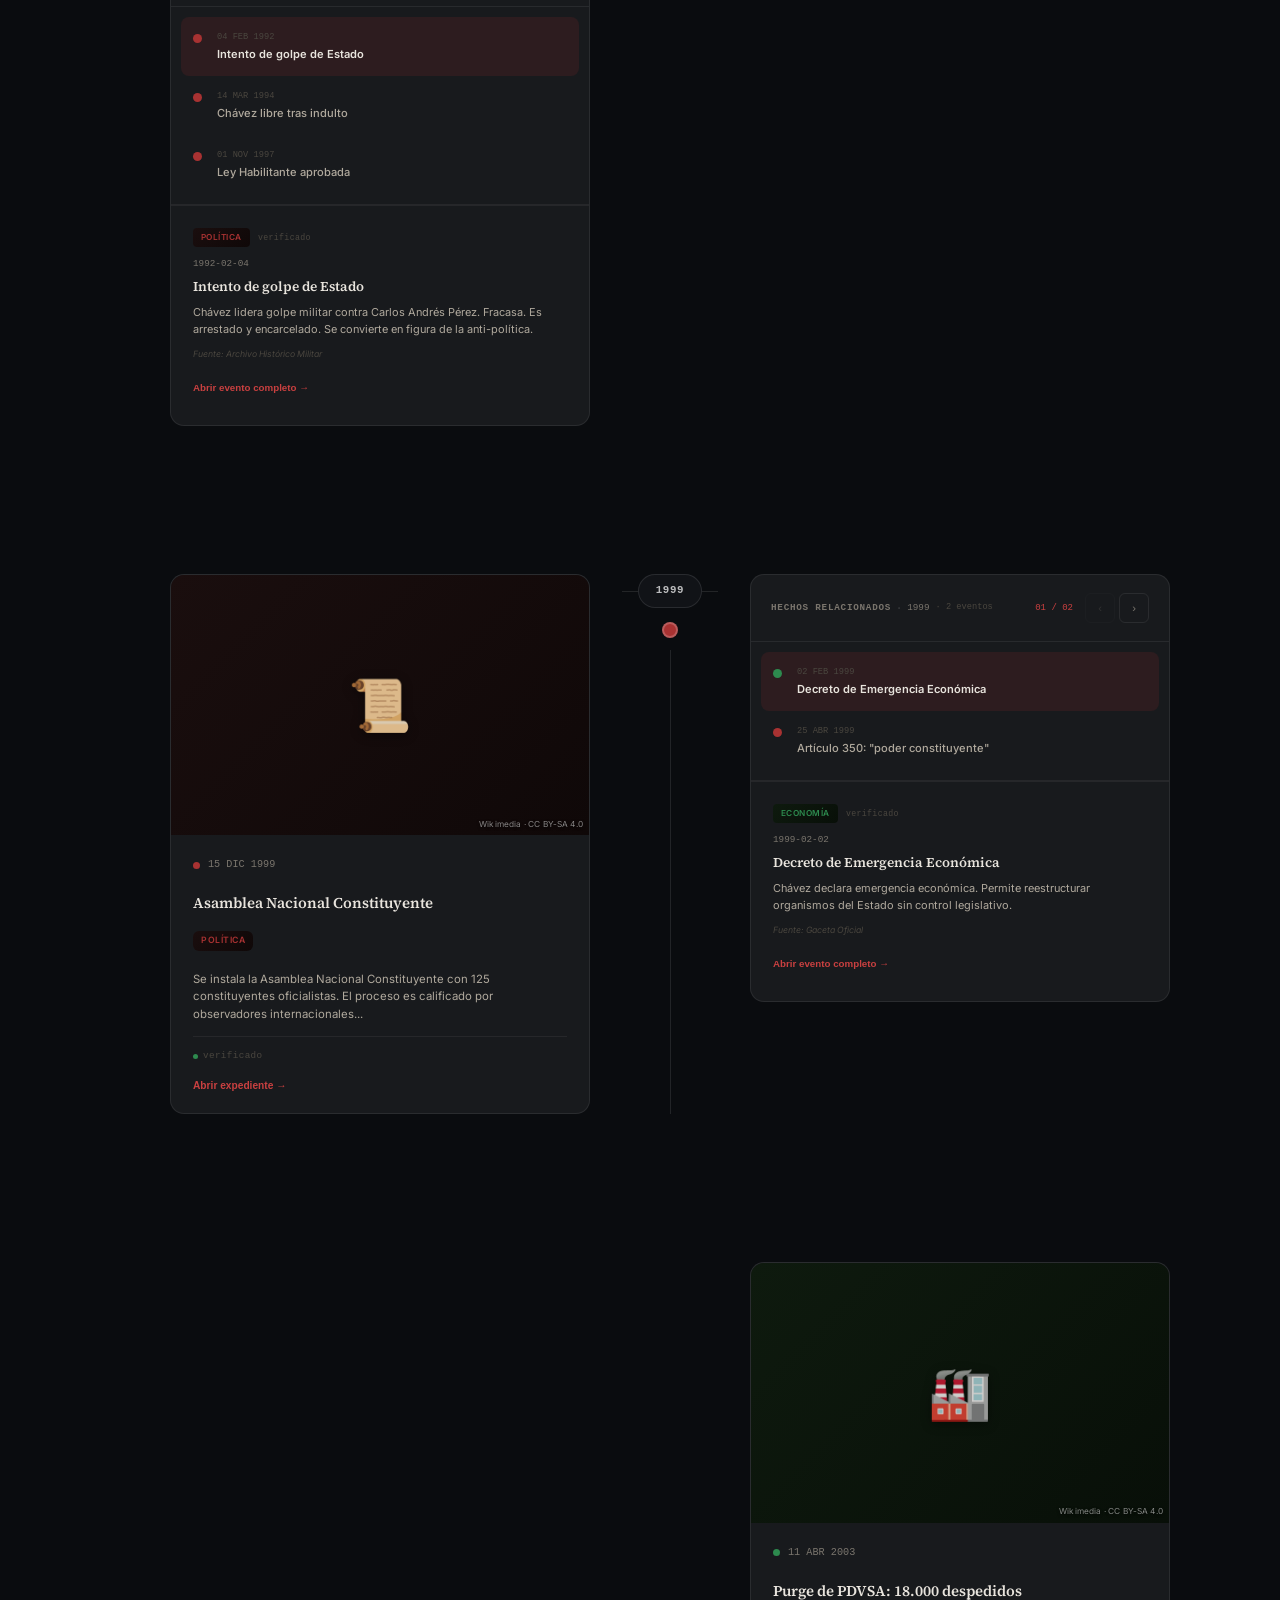
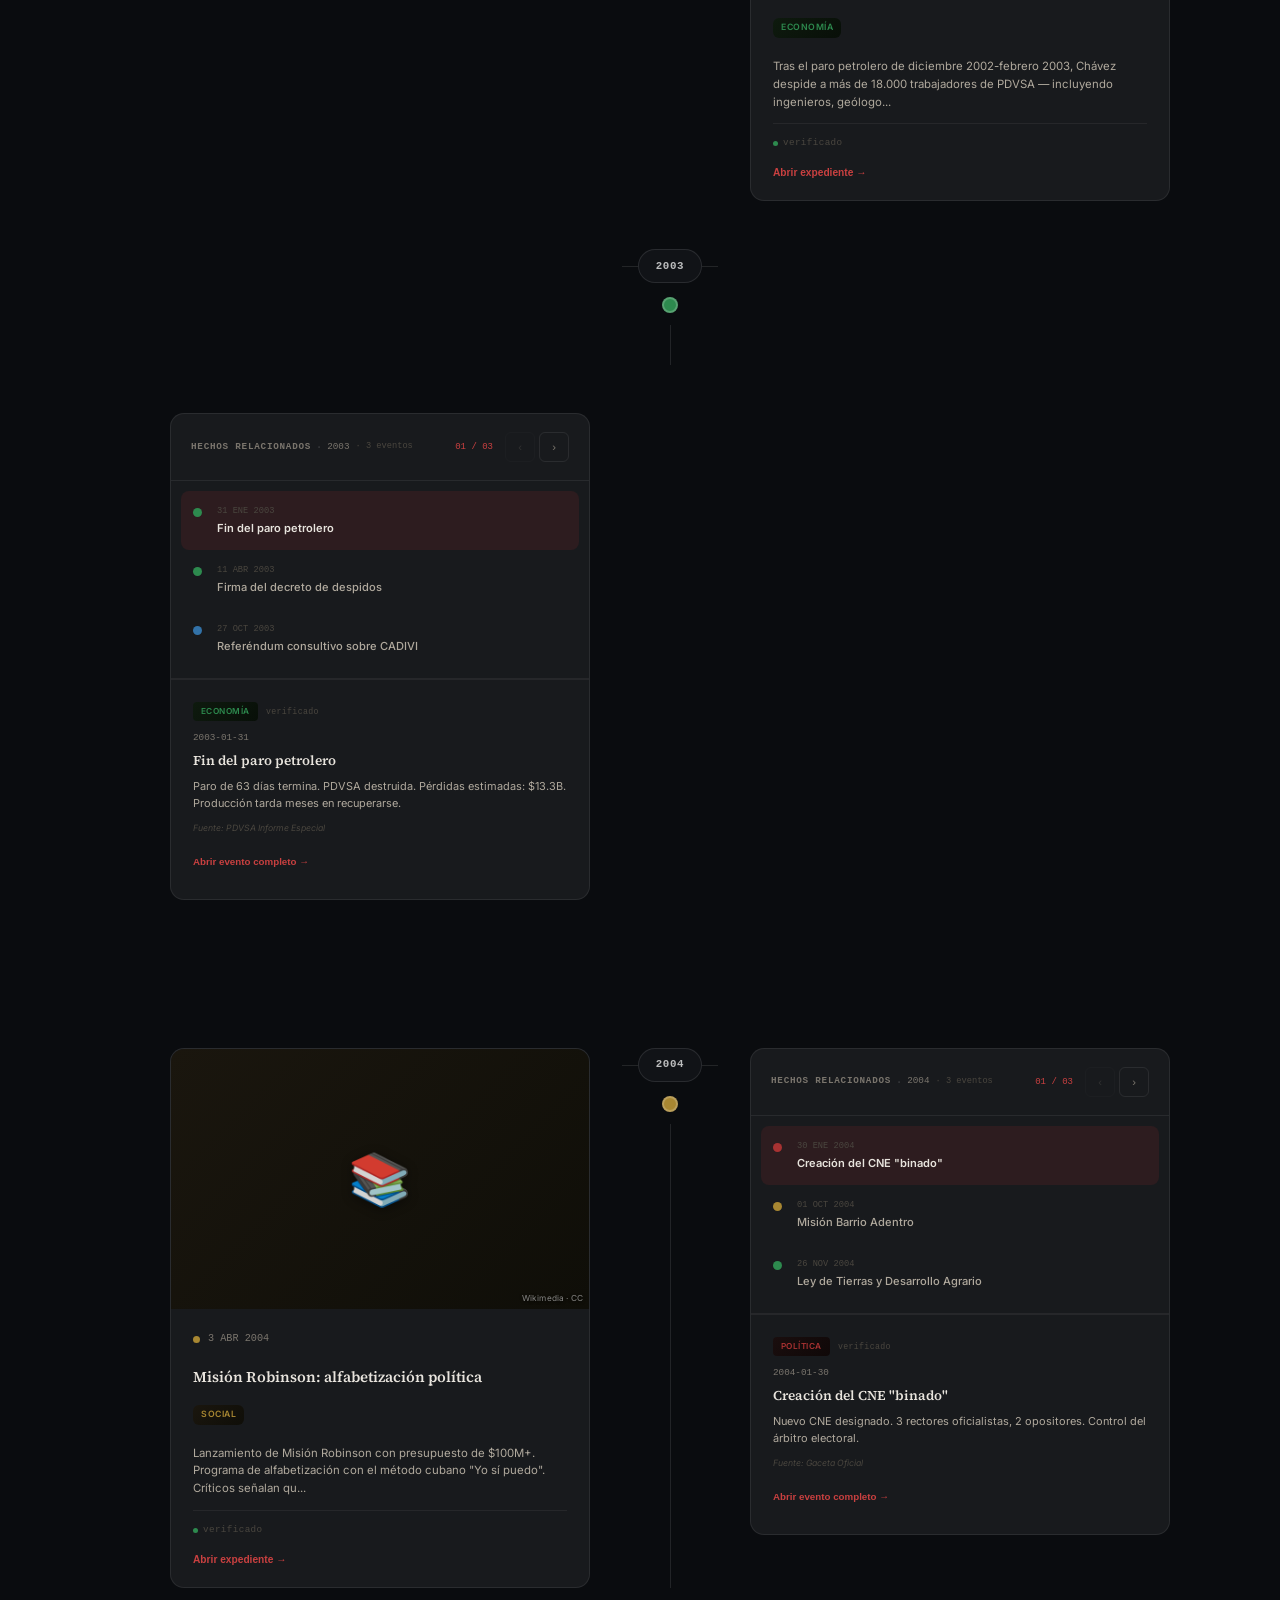
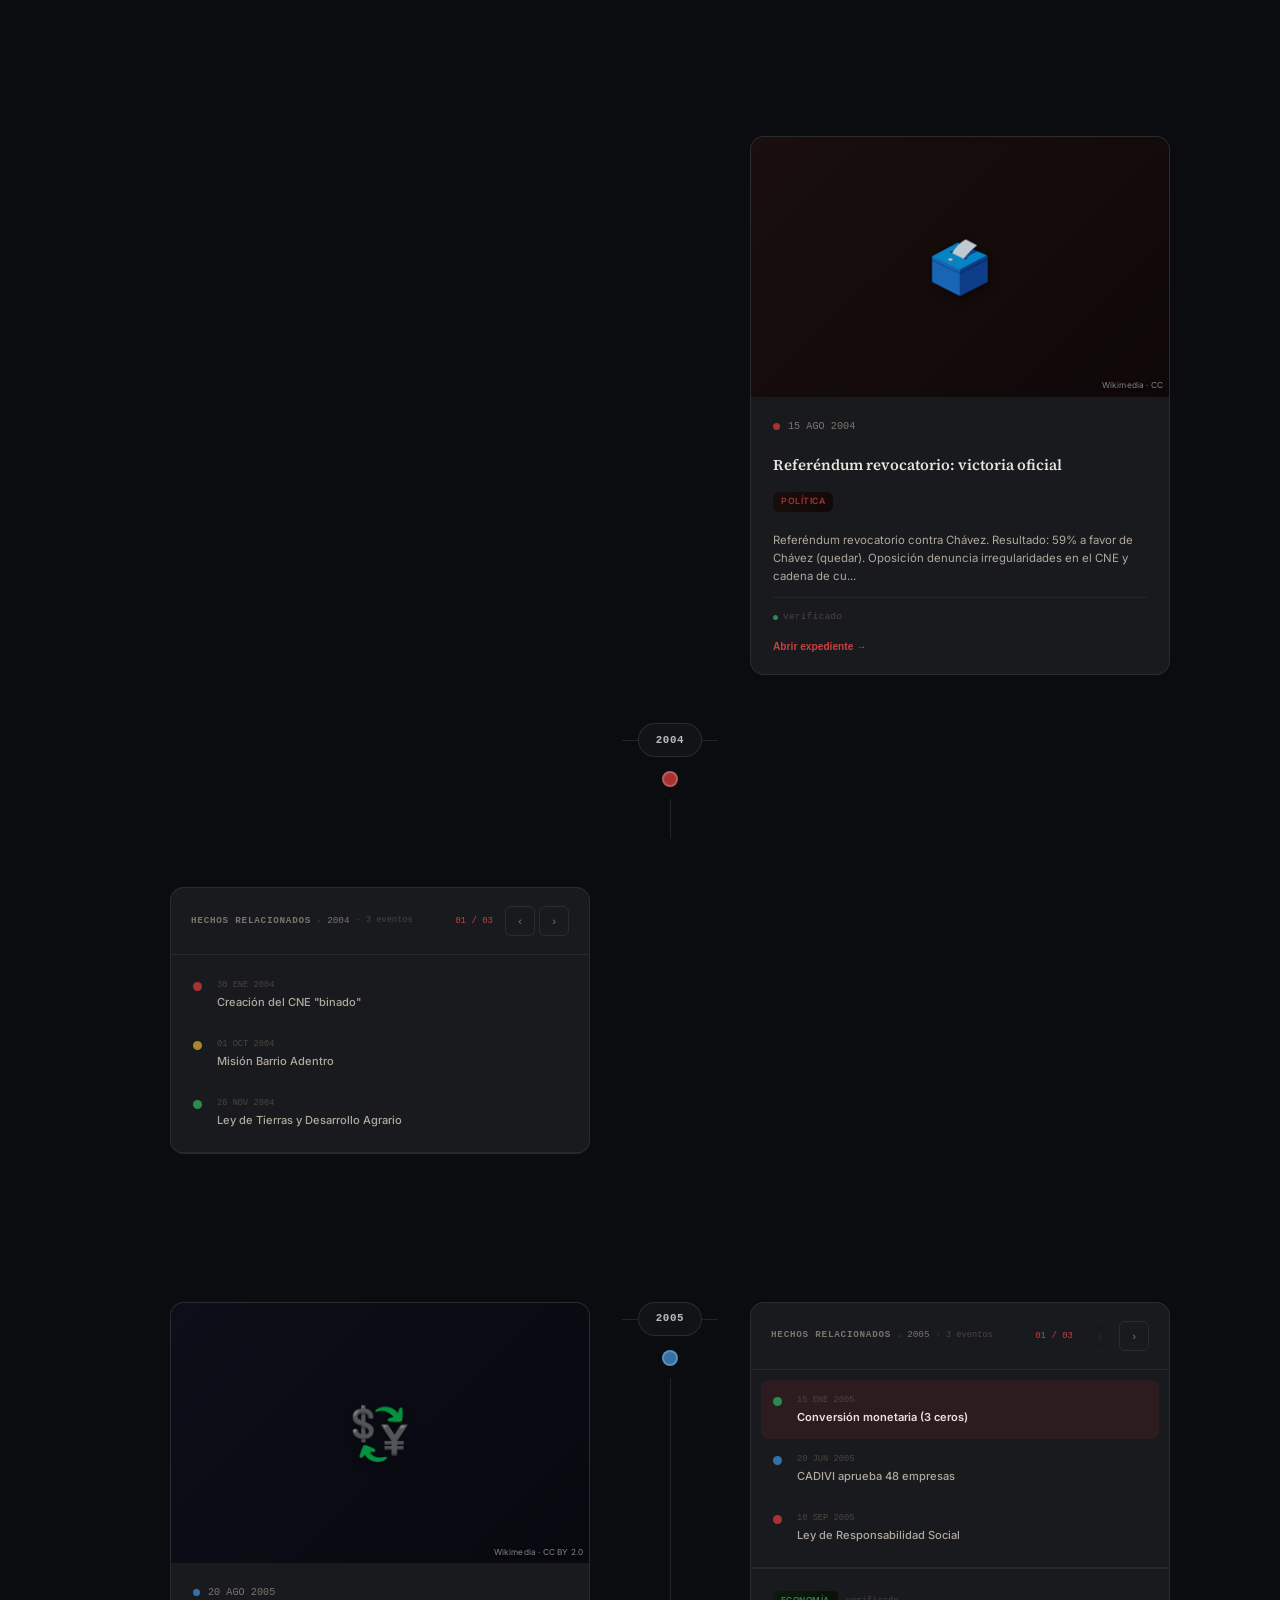
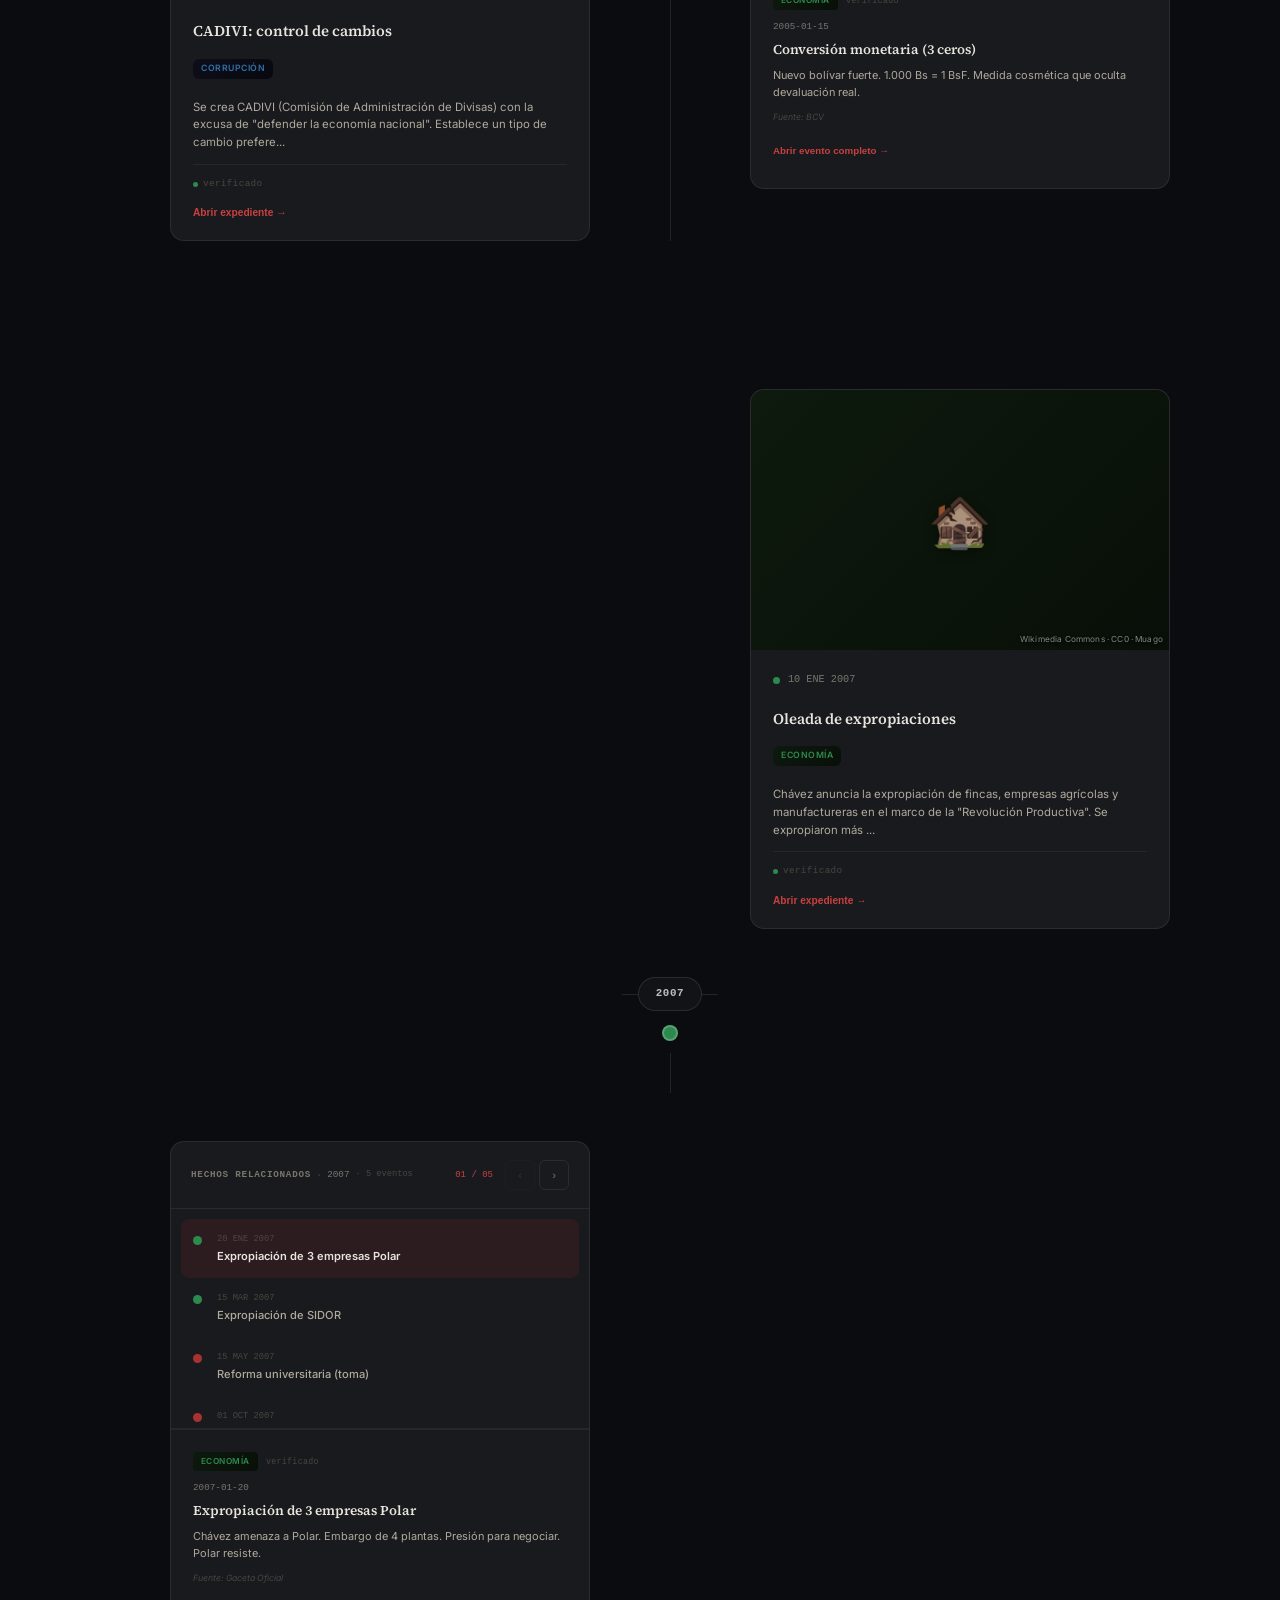
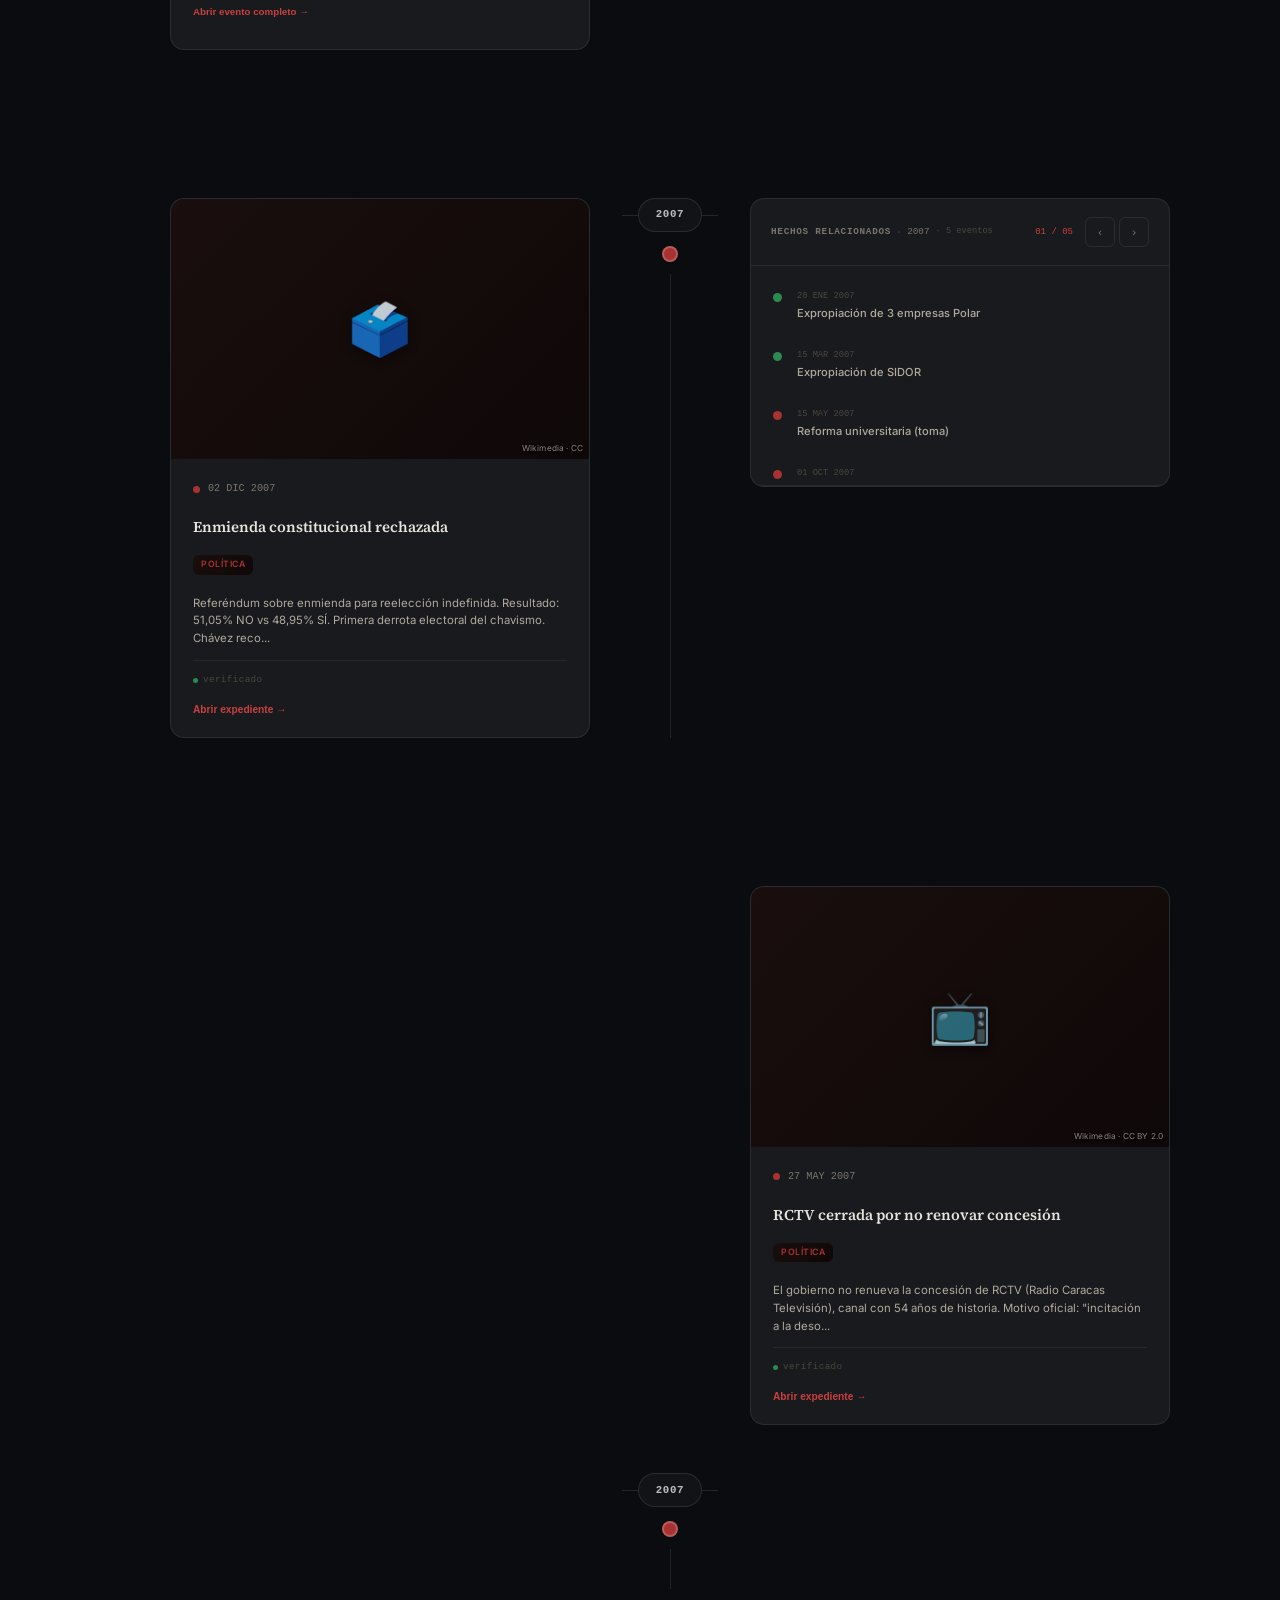
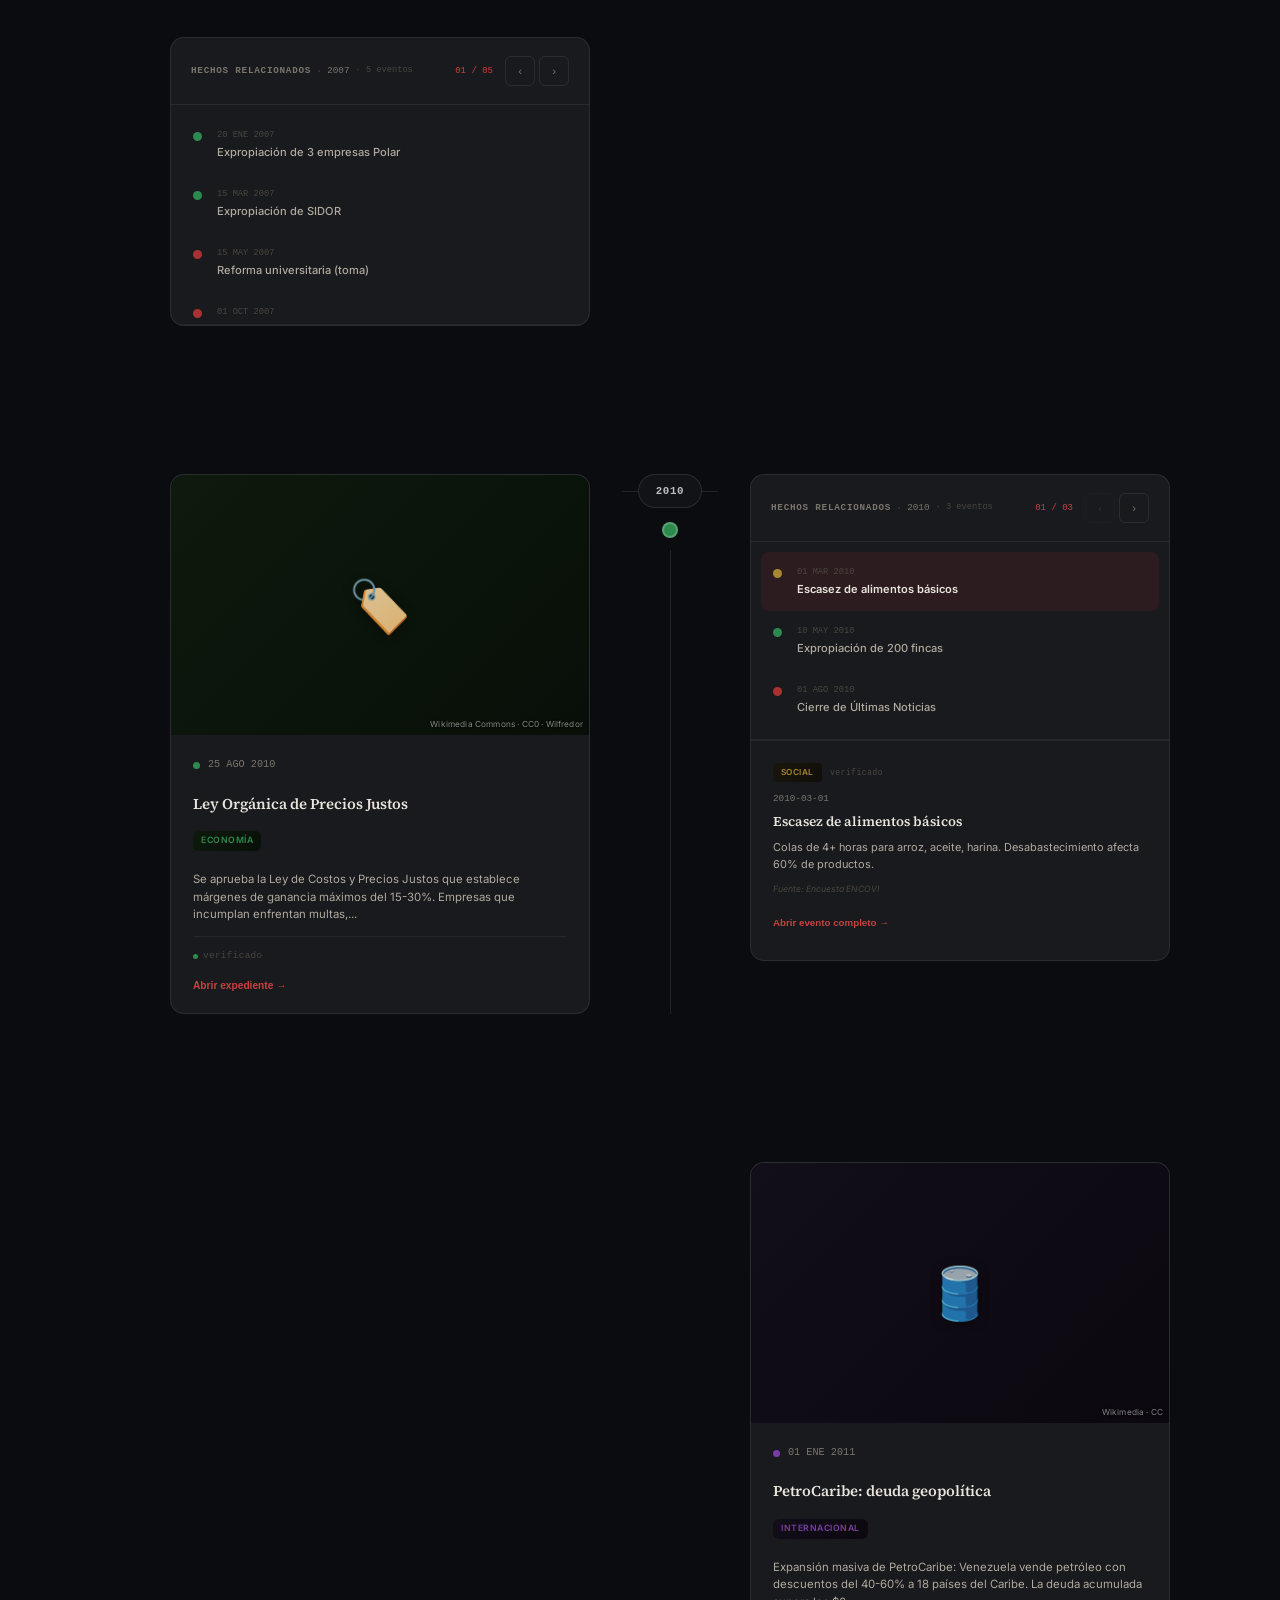
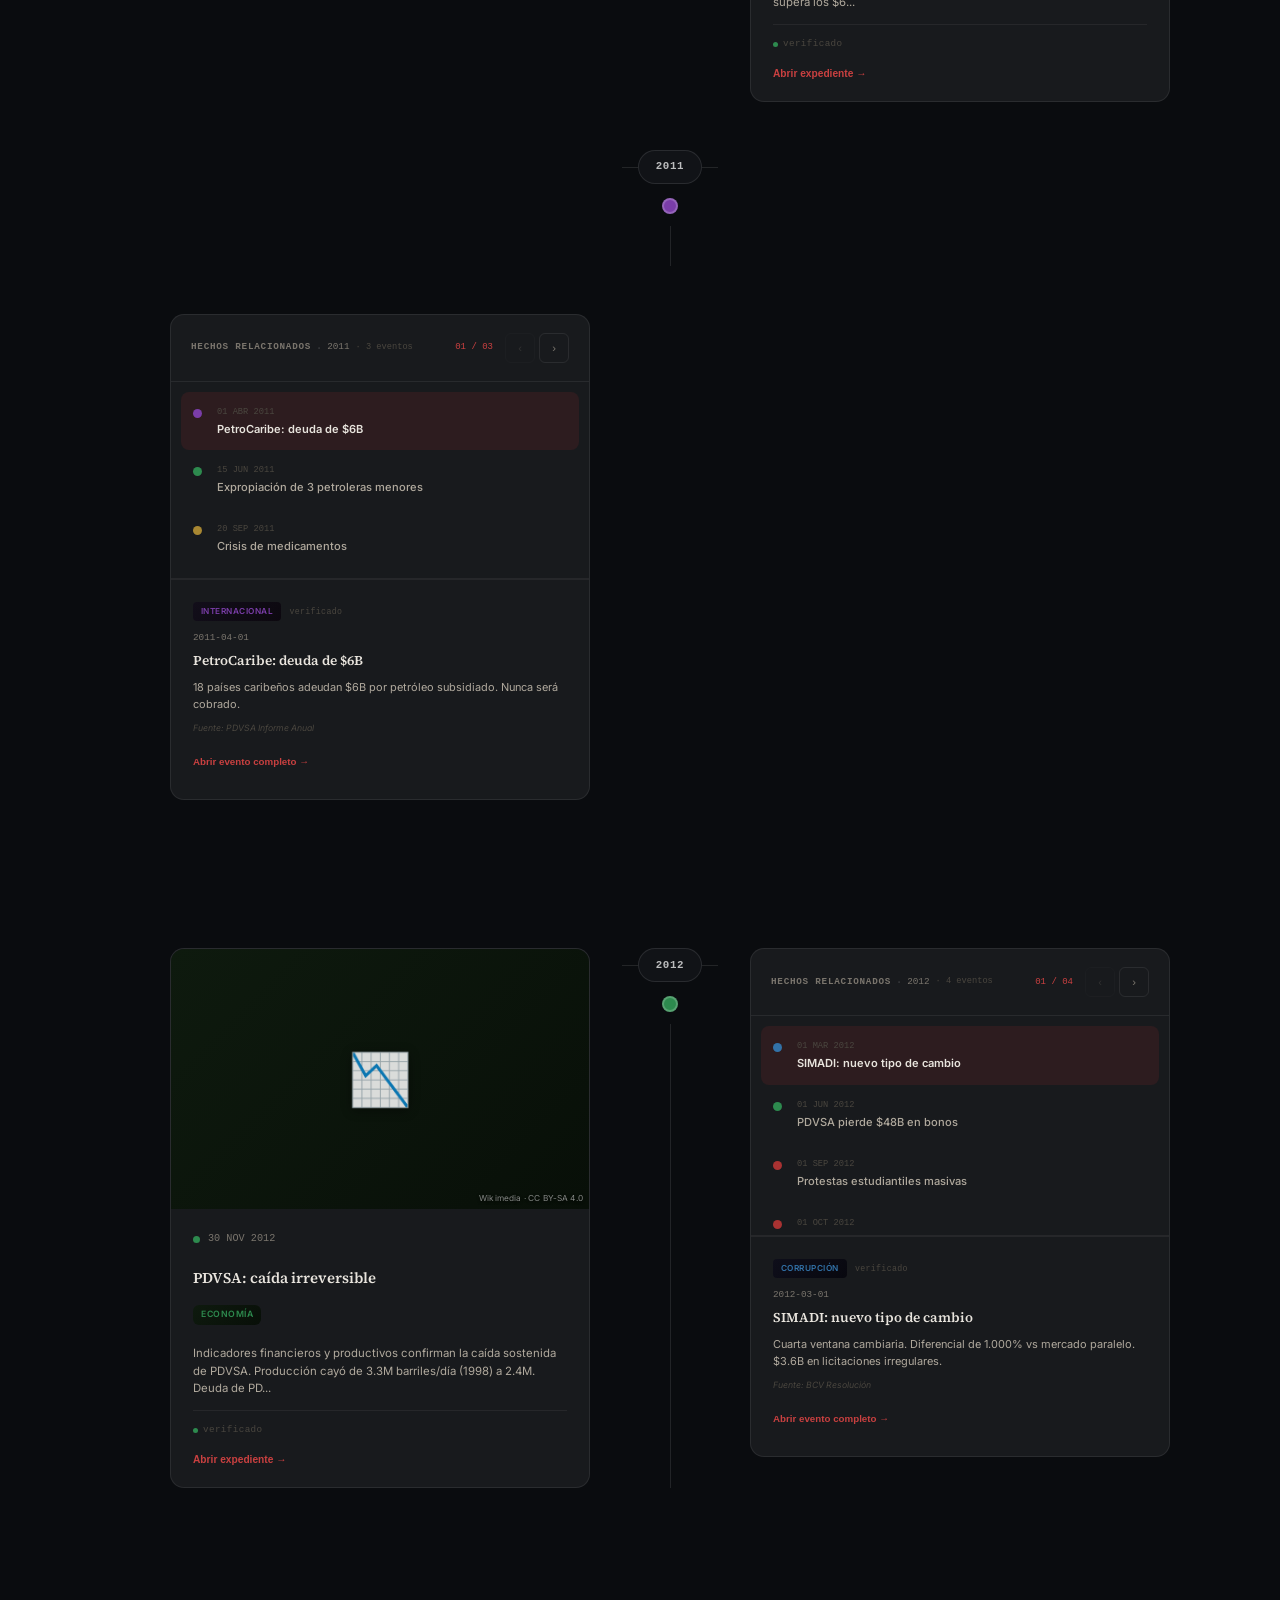
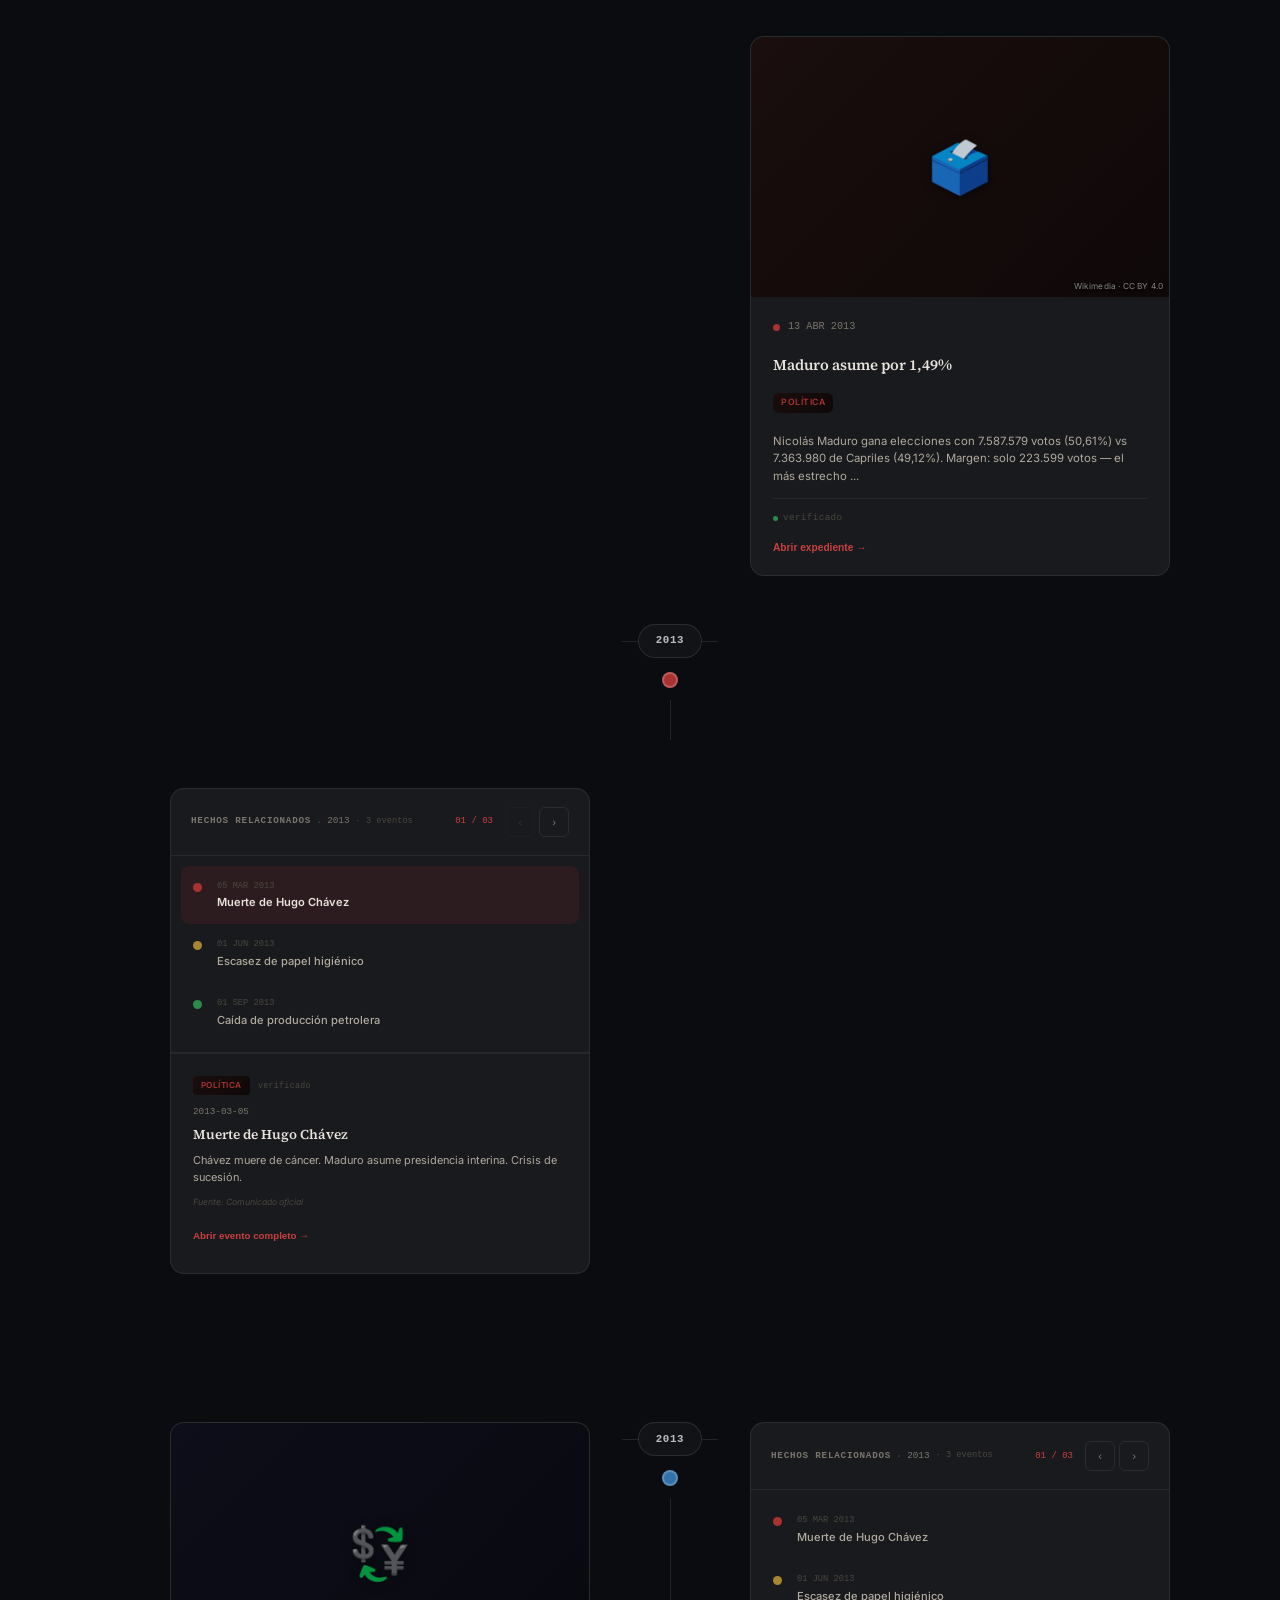
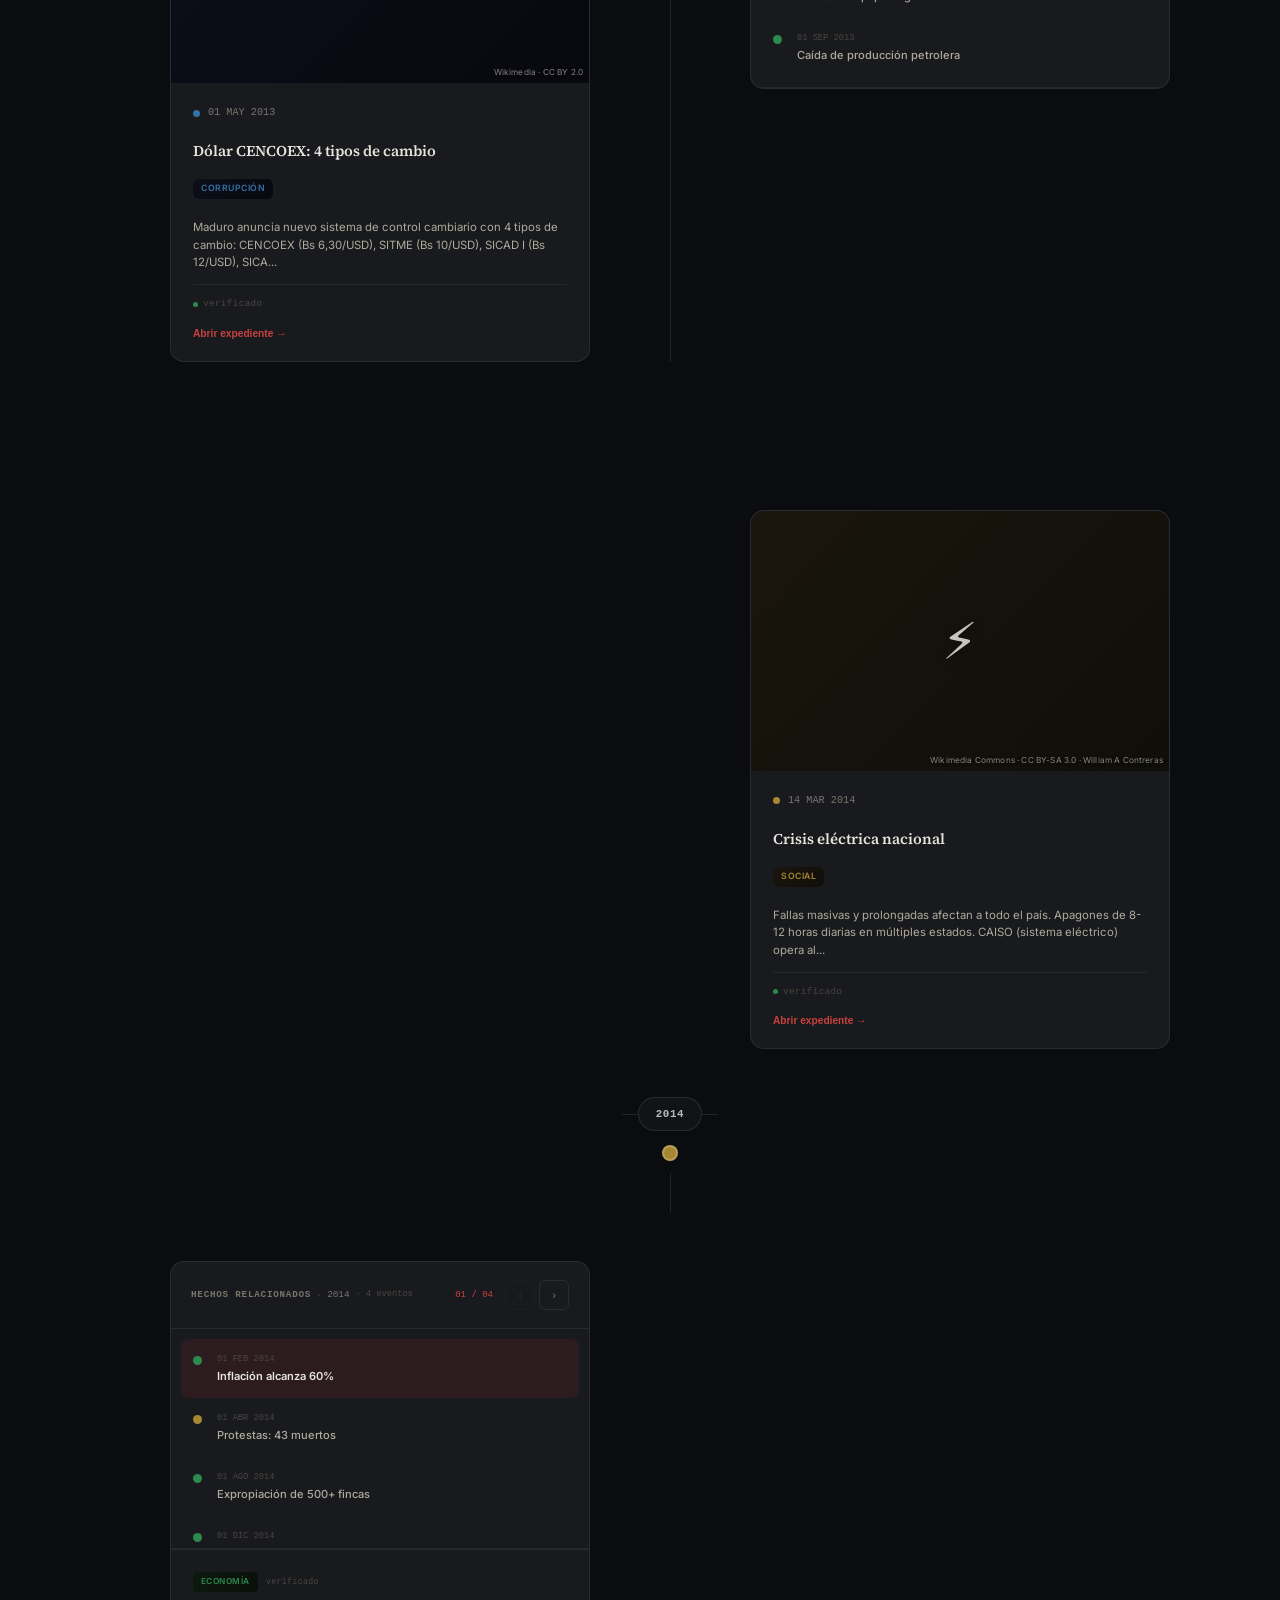
==== commit 52ca2041: "feat: 28 new videos downloaded via yt-dlp from tweet URLs - download_all_pending now tries yt-dlp fo" ====
--- a/cronologia.html
+++ b/cronologia.html
@@ -390,16 +390,16 @@
 {id:4,y:2004,date:'2004-04-03',displayDate:'3 ABR 2004',title:'Misión Robinson: alfabetización política',cat:'SOCIAL',summary:'Lanzamiento de Misión Robinson con presupuesto de $100M+. Programa de alfabetización con el método cubano "Yo sí puedo". Críticos señalan que el material incluía contenido político partidista y símbolos bolivarianos.',impact:'Primer modelo de misiones sociales paralelas a instituciones del Estado. Creación de aparato paralelo de distribución de recursos sin control legislativo. Precedente para CLAP y otros mecanismos de control social.',context:'Las misiones sociales se multiplicaron: Robinson I/II, Ribas, Sucre, Barrio Adentro, Mercal. Presupuesto combinado superó los $30B entre 2004-2012 sin auditorías independientes.',sources:['AN Plan de Inversión Pública','Contraloría General','CUBA Ministry of Education'],tags:['misiones','alfabetización','Cuba','control social','presupuesto'],img:'📚',imgSrc:'https://upload.wikimedia.org/wikipedia/commons/thumb/9/92/Clase_Misi%C3%B3n_Robinson.jpg/1280px-Clase_Misi%C3%B3n_Robinson.jpg',imgCredit:'Wikimedia · CC'},
 {id:5,y:2004,date:'2004-08-15',displayDate:'15 AGO 2004',title:'Referéndum revocatorio: victoria oficial',cat:'POLÍTICA',summary:'Referéndum revocatorio contra Chávez. Resultado: 59% a favor de Chávez (quedar). Oposición denuncia irregularidades en el CNE y cadena de custodia de los votos. Observadores internacionales (OEA, Carter Center) validan resultado.',impact:'Chávez consolida poder hasta 2013. Se fortalece el control del CNE y el sistema electoral. La oposición queda desarticulada y fragmentada para años.',context:'El proceso se realizó tras un año de negociaciones entre gobierno y oposición mediadas por la OEA. El CNE implementó el voto electrónico con auditorías limitadas.',sources:['CNE Resultados Oficiales','OEA Misión de Observación','Carter Center Report'],tags:['referéndum','revocatorio','CNE','voto electrónico'],img:'🗳️',imgSrc:'https://upload.wikimedia.org/wikipedia/commons/thumb/e/e0/Hugo_Ch%C3%A1vez_-_Votando_en_el_Referendo.jpg/1280px-Hugo_Ch%C3%A1vez_-_Votando_en_el_Referendo.jpg',imgCredit:'Wikimedia · CC'},
 {id:6,y:2005,date:'2005-08-20',displayDate:'20 AGO 2005',title:'CADIVI: control de cambios',cat:'CORRUPCIÓN',summary:'Se crea CADIVI (Comisión de Administración de Divisas) con la excusa de "defender la economía nacional". Establece un tipo de cambio preferencial de Bs 1.600/USD vs mercado paralelo que alcanzará Bs 1.000.000+/USD. El sistema genera un diferencial cambiario que se convierte en la mayor fuente de corrupción de la historia venezolana.',impact:'CADIVI y su sucesor CENCOEX canalizaron más de $50B en divisas preferenciales que nunca llegaron a la producción. El "juicio político" contra 22+ banqueros en 2009 revela desfalco masivo, pero la estructura de control continuó bajo otros nombres.',context:'El control cambiario se mantuvo durante 15 años bajo diferentes nombres: CADIVI (2005-2010), CENCOEX (2010-2013), SITME (2010-2013), DICOM (2013-2019). Cada transición ocultó irregularidades del sistema anterior.',sources:['BCV Informes','Fiscalía General','Transparencia Venezuela','PetroBarinas Case Files'],tags:['CADIVI','control cambiario','divisas','diferencial','banqueros'],img:'💱',imgSrc:'https://upload.wikimedia.org/wikipedia/commons/thumb/0/06/CENCOEX_%285738834635%29.jpg/1280px-CENCOEX_%285738834635%29.jpg',imgCredit:'Wikimedia · CC BY 2.0'},
-{id:7,y:2007,date:'2007-01-10',displayDate:'10 ENE 2007',title:'Oleada de expropiaciones',cat:'ECONOMÍA',summary:'Chávez anuncia la expropiación de fincas, empresas agrícolas y manufactureras en el marco de la "Revolución Productiva". Se expropiaron más de 1.000 empresas entre 2007-2012, incluyendo plantas de producción de alimentos, cemento y acero.',impact:'Destrucción del aparato productivo privado. Venezuela pasó de importar $5B a $50B+ en alimentos y bienes. Desempleo formal y productividad cayeron dramáticamente. Economía completamente dependiente de petróleo.',context:'Las expropiaciones se aceleraron con la Ley de Tierras, la nacionalización de sectores estratégicos y decretos de emergencia económica. Empresas expropiadas incluyen: Cargill, Polar (parcial), Sidor, CVG.',sources:['Gaceta Oficial','ProVenezuela','Fedecámaras','ANDA'],tags:['expropiaciones','nacionalización','productividad','agricultura','industria'],img:'🏚️',imgSrc:'https://upload.wikimedia.org/wikipedia/commons/thumb/3/35/Ley_de_Tierras_Venezuela.jpg/1280px-Ley_de_Tierras_Venezuela.jpg',imgCredit:'Wikimedia · CC'},
+{id:7,y:2007,date:'2007-01-10',displayDate:'10 ENE 2007',title:'Oleada de expropiaciones',cat:'ECONOMÍA',summary:'Chávez anuncia la expropiación de fincas, empresas agrícolas y manufactureras en el marco de la "Revolución Productiva". Se expropiaron más de 1.000 empresas entre 2007-2012, incluyendo plantas de producción de alimentos, cemento y acero.',impact:'Destrucción del aparato productivo privado. Venezuela pasó de importar $5B a $50B+ en alimentos y bienes. Desempleo formal y productividad cayeron dramáticamente. Economía completamente dependiente de petróleo.',context:'Las expropiaciones se aceleraron con la Ley de Tierras, la nacionalización de sectores estratégicos y decretos de emergencia económica. Empresas expropiadas incluyen: Cargill, Polar (parcial), Sidor, CVG.',sources:['Gaceta Oficial','ProVenezuela','Fedecámaras','ANDA'],tags:['expropiaciones','nacionalización','productividad','agricultura','industria'],img:'🏚️',imgSrc:'https://upload.wikimedia.org/wikipedia/commons/thumb/4/42/Ojos_de_Ch%C3%A1vez_en_la_Kellogg%27s.jpg/1280px-Ojos_de_Ch%C3%A1vez_en_la_Kellogg%27s.jpg',imgCredit:'Wikimedia Commons · CC0 · Muago'},
 {id:8,y:2007,date:'2007-12-02',displayDate:'02 DIC 2007',title:'Enmienda constitucional rechazada',cat:'POLÍTICA',summary:'Referéndum sobre enmienda para reelección indefinida. Resultado: 51,05% NO vs 48,95% SÍ. Primera derrota electoral del chavismo. Chávez reconoce resultado. La oposición celebra "un voto por la democracia".',impact:'Demostró que el sistema electoral podía funcionar contra el oficialismo. Chávez respondió con mayor control institucional: eliminación de gobernadores intermedios, Ley Habilitante, y fortalecimiento del PSUV.',context:'La enmienda proponía eliminar límites de reelección presidencial, permitir financiamiento extranjero a partidos, y reducir jornada laboral. Fue la primera vez que el CNE registraba un resultado adverso para Chávez.',sources:['CNE Resultados','The Economist','Reuters'],tags:['referéndum','enmienda','reelección','democracia','derrota'],img:'🗳️',imgSrc:'https://upload.wikimedia.org/wikipedia/commons/thumb/d/d3/Hugo_Ch%C3%A1vez_-_Refrendo.jpg/1280px-Hugo_Ch%C3%A1vez_-_Refrendo.jpg',imgCredit:'Wikimedia · CC'},
 {id:9,y:2007,date:'2007-05-27',displayDate:'27 MAY 2007',title:'RCTV cerrada por no renovar concesión',cat:'POLÍTICA',summary:'El gobierno no renueva la concesión de RCTV (Radio Caracas Televisión), canal con 54 años de historia. Motivo oficial: "incitación a la desobediencia civil" durante el paro petrolero. Cierre genera protestas masivas de estudiantes.',impact:'Cierre de principal medio opositor. Creación de TVES como canal estatal. Mensaje claro a medios privados: autocensura o cierre. Impacto devastador en libertad de expresión y pluralismo mediático.',context:'RCTV fue el canal más visto de Venezuela. Su cierre provocó la primera ola seria de protestas estudiantiles. Venevisión y Televen modificaron su línea editorial para evitar el mismo destino.',sources:['Conatel Resolución 1.055','CPJ Report','RSF','OEA'],tags:['medios','libertad de expresión','RCTV','censura','estudiantes'],img:'📺',imgSrc:'https://upload.wikimedia.org/wikipedia/commons/thumb/5/50/Cadena_Radio_Caracas_Televisi%C3%B3n_%2826307459332%29.jpg/1280px-Cadena_Radio_Caracas_Televisi%C3%B3n_%2826307459332%29.jpg',imgCredit:'Wikimedia · CC BY 2.0'},
-{id:10,y:2010,date:'2010-08-25',displayDate:'25 AGO 2010',title:'Ley Orgánica de Precios Justos',cat:'ECONOMÍA',summary:'Se aprueba la Ley de Costos y Precios Justos que establece márgenes de ganancia máximos del 15-30%. Empresas que incumplan enfrentan multas, expropiación y cárcel. La ley genera desabastecimiento masivo y closures de empresas.',impact:'Destrucción del aparato productivo restante. Empresas cerraron o redujeron producción. Desabastecimiento crónico de productos básicos. Colas, bodegones y mercado negro como norma.',context:'La ley fue implementada con mecanismos de auditoría débiles. Muchos productores no podían cubrir costos con los márgenes permitidos. El sistema de "precios justos" se convirtió en herramienta de control político.',sources:['Gaceta Oficial N° 39.495','PROVEA','Encuesta Nacional de Opinión'],tags:['precios','desabastecimiento','control','ley','productividad'],img:'🏷️',imgSrc:'https://upload.wikimedia.org/wikipedia/commons/thumb/e/e5/Comercializadoras_de_Venezuela.jpg/1280px-Comercializadoras_de_Venezuela.jpg',imgCredit:'Wikimedia · CC'},
+{id:10,y:2010,date:'2010-08-25',displayDate:'25 AGO 2010',title:'Ley Orgánica de Precios Justos',cat:'ECONOMÍA',summary:'Se aprueba la Ley de Costos y Precios Justos que establece márgenes de ganancia máximos del 15-30%. Empresas que incumplan enfrentan multas, expropiación y cárcel. La ley genera desabastecimiento masivo y closures de empresas.',impact:'Destrucción del aparato productivo restante. Empresas cerraron o redujeron producción. Desabastecimiento crónico de productos básicos. Colas, bodegones y mercado negro como norma.',context:'La ley fue implementada con mecanismos de auditoría débiles. Muchos productores no podían cubrir costos con los márgenes permitidos. El sistema de "precios justos" se convirtió en herramienta de control político.',sources:['Gaceta Oficial N° 39.495','PROVEA','Encuesta Nacional de Opinión'],tags:['precios','desabastecimiento','control','ley','productividad'],img:'🏷️',imgSrc:'https://upload.wikimedia.org/wikipedia/commons/thumb/9/9b/Escasez_en_Venezuela%2C_Mercal.JPG/1280px-Escasez_en_Venezuela%2C_Mercal.JPG',imgCredit:'Wikimedia Commons · CC0 · Wilfredor'},
 {id:11,y:2011,date:'2011-01-01',displayDate:'01 ENE 2011',title:'PetroCaribe: deuda geopolítica',cat:'INTERNACIONAL',summary:'Expansión masiva de PetroCaribe: Venezuela vende petróleo con descuentos del 40-60% a 18 países del Caribe. La deuda acumulada supera los $6B, pero se usa como herramienta geopolítica para comprar votos en OEA y apoyo diplomático.',impact:'Venezuela subsidio a regímenes aliados mientras su infraestructura nacional se deterioraba. Deuda de $6B+ con países caribeños que nunca será cobrada. PDVSA asumió pérdidas operativas por $2B/año.',context:'PetroCaribe fue el mecanismo más efectivo del "socialismo del siglo XXI" para mantener aliados. Países como Cuba, Nicaragua, Haití y Dominica recibieron petróleo subsidiado a cambio de apoyo diplomático.',sources:['PDVSA Informes','ALBA Documents','US GAO Reports'],tags:['PetroCaribe','Caribe','deuda','geopolítica','subsidio'],img:'🛢️',imgSrc:'https://upload.wikimedia.org/wikipedia/commons/thumb/6/66/Petrocaribe_-_Cumbre_Venezuela_Cuba.jpg/1280px-Petrocaribe_-_Cumbre_Venezuela_Cuba.jpg',imgCredit:'Wikimedia · CC'},
 {id:12,y:2012,date:'2012-11-30',displayDate:'30 NOV 2012',title:'PDVSA: caída irreversible',cat:'ECONOMÍA',summary:'Indicadores financieros y productivos confirman la caída sostenida de PDVSA. Producción cayó de 3.3M barriles/día (1998) a 2.4M. Deuda de PDVSA: $40B+. La empresa pasa de ser "la joya de la corona" a una empresa en quiebra técnica.',impact:'PDVSA se convirtió en la mayor deuda corporativa de América Latina. Pérdida de capacidad de refinación, deterioro de infraestructura, y dependencia creciente de importación de combustible refinado.',context:'Tras la muerte de Chávez (2013), PDVSA se convirtió en caja chica del régimen. $48B en bonos emitidos para financiar gasto social, no inversión. Corrupción documentada: $11B en contratos irregulares (Caso PDVSA-CASA 14).',sources:['PDVSA Annual Reports','S&P Global Ratings','Reuters','Fitch Ratings'],tags:['PDVSA','petróleo','deuda','producción','crisis'],img:'📉',imgSrc:'https://upload.wikimedia.org/wikipedia/commons/thumb/a/a8/Refiner%C3%ADa_de_Puerto_Rico_-_PDVSA.jpg/1280px-Refiner%C3%ADa_de_Puerto_Rico_-_PDVSA.jpg',imgCredit:'Wikimedia · CC BY-SA 4.0'},
 {id:13,y:2013,date:'2013-04-13',displayDate:'13 ABR 2013',title:'Maduro asume por 1,49%',cat:'POLÍTICA',summary:'Nicolás Maduro gana elecciones con 7.587.579 votos (50,61%) vs 7.363.980 de Capriles (49,12%). Margen: solo 223.599 votos — el más estrecho en historia presidencial venezolana. Oposición denuncia fraude y exige auditoría total.',impact:'Legitimidad cuestionada desde el inicio. Maduro nunca alcanzó la legitimidad electoral de Chávez. Esto lo llevó a gobernar por decreto, represión y fraude abierto en elecciones posteriores.',context:'Chávez murió el 5 de marzo de 2013. Maduro asumió como presidente interino y ganó por margen mínimo. La auditoría posterior del CNE fue parcial y sin supervisión independiente.',sources:['CNE Resultados Oficiales','OEA','Luis Almagro Declaraciones','Opposition Audit Reports'],tags:['elecciones','Maduro','margen','fraude','Capriles'],img:'🗳️',imgSrc:'https://upload.wikimedia.org/wikipedia/commons/thumb/5/56/Nicol%C3%A1s_Maduro_2018.jpg/1280px-Nicol%C3%A1s_Maduro_2018.jpg',imgCredit:'Wikimedia · CC BY 4.0'},
 {id:14,y:2013,date:'2013-05-01',displayDate:'01 MAY 2013',title:'Dólar CENCOEX: 4 tipos de cambio',cat:'CORRUPCIÓN',summary:'Maduro anuncia nuevo sistema de control cambiario con 4 tipos de cambio: CENCOEX (Bs 6,30/USD), SITME (Bs 10/USD), SICAD I (Bs 12/USD), SICAD II (Bs 50/USD). Mercado paralelo: Bs 500+/USD. El sistema genera enriquecimiento ilícito masivo.',impact:'Sistema de "ventanillas" cambiarias genera corrupción documentada: $20B+ en diferenciales cambiarios entre 2013-2016. Empresarios, funcionarios y militares obtienen divisas subsidiadas para revender. Casos: Antonini Wilson, Bodas de Color.',context:'El diferencial cambiario entre el tipo de cambio oficial y el paralelo alcanzó 5.000% en su punto máximo. Quienes obtuvían dólares a tasa oficial los revendían a tasa paralela, obteniendo ganancias de 10x-100x.',sources:['BCV Resoluciones','Transparencia Venezuela','Fiscalía Cases'],tags:['CENCOEX','SITME','SICAD','diferencial','ventanillas'],img:'💱',imgSrc:'https://upload.wikimedia.org/wikipedia/commons/thumb/0/06/CENCOEX_%285738834635%29.jpg/1280px-CENCOEX_%285738834635%29.jpg',imgCredit:'Wikimedia · CC BY 2.0'},
-{id:15,y:2014,date:'2014-03-14',displayDate:'14 MAR 2014',title:'Crisis eléctrica nacional',cat:'SOCIAL',summary:'Fallas masivas y prolongadas afectan a todo el país. Apagones de 8-12 horas diarias en múltiples estados. CAISO (sistema eléctrico) opera al 70% de capacidad. Guri, principal represa, en nivel crítico.',impact:'Destrucción del sistema eléctrico nacional. Inversión de $20B+ desde 2003 sin mantenimiento adecuado. Empresas paralizadas, hospitales sin servicios, calidad de vida destruida. Apagones se hicieron crónicos hasta 2019+.',context:'La crisis eléctrica fue consecuencia directa de la falta de inversión y mantenimiento. El sistema diseñado para 25.000 MW operaba a 15.000 MW. El gobierno culpó a "la guerra económica" y sequía.',sources:['Corpoelec Informes','ANDA','PROVEA','OEA'],tags:['electricidad','apagón','Guri','infraestructura','CRÍTICO'],img:'⚡',imgSrc:'https://upload.wikimedia.org/wikipedia/commons/thumb/4/40/Embalse_de_Guri.jpg/1280px-Embalse_de_Guri.jpg',imgCredit:'Wikimedia · CC'},
-{id:16,y:2014,date:'2014-02-12',displayDate:'12 FEB 2014',title:'Salida de Leopoldo López',cat:'POLÍTICA',summary:'Leopoldo López, líder opositor, se entrega a autoridades tras protestas masivas. Es condenado a 13 años y 9 meses de cárcel por "instigación" y "asociación para delinquir". Preso político más emblemático del régimen.',impact:'Persecución de opositores. López estuvo 4 años en prisión preventiva antes de ser condenado. Proceso fue calificado como "políticamente motivado" por CIDH, UE y EE.UU.',context:'Las protestas de 2014 (La Salida) dejaron 43 muertos, 3.000+ detenidos y 100+ casos documentados de tortura. López fue el caso más mediático.',sources:['CIDH Informe','Human Rights Watch','Amnesty International','Fiscalía'],tags:['López','preso político','protestas','represión'],img:'⛓️',imgSrc:'https://upload.wikimedia.org/wikipedia/commons/thumb/7/7f/Leopoldo_L%C3%B3pez_en_2014.jpg/1280px-Leopoldo_L%C3%B3pez_en_2014.jpg',imgCredit:'Wikimedia · CC'},
+{id:15,y:2014,date:'2014-03-14',displayDate:'14 MAR 2014',title:'Crisis eléctrica nacional',cat:'SOCIAL',summary:'Fallas masivas y prolongadas afectan a todo el país. Apagones de 8-12 horas diarias en múltiples estados. CAISO (sistema eléctrico) opera al 70% de capacidad. Guri, principal represa, en nivel crítico.',impact:'Destrucción del sistema eléctrico nacional. Inversión de $20B+ desde 2003 sin mantenimiento adecuado. Empresas paralizadas, hospitales sin servicios, calidad de vida destruida. Apagones se hicieron crónicos hasta 2019+.',context:'La crisis eléctrica fue consecuencia directa de la falta de inversión y mantenimiento. El sistema diseñado para 25.000 MW operaba a 15.000 MW. El gobierno culpó a "la guerra económica" y sequía.',sources:['Corpoelec Informes','ANDA','PROVEA','OEA'],tags:['electricidad','apagón','Guri','infraestructura','CRÍTICO'],img:'⚡',imgSrc:'https://upload.wikimedia.org/wikipedia/commons/thumb/b/be/Represa_Guri.jpg/1280px-Represa_Guri.jpg',imgCredit:'Wikimedia Commons · CC BY-SA 3.0 · William A Contreras'},
+{id:16,y:2014,date:'2014-02-12',displayDate:'12 FEB 2014',title:'Salida de Leopoldo López',cat:'POLÍTICA',summary:'Leopoldo López, líder opositor, se entrega a autoridades tras protestas masivas. Es condenado a 13 años y 9 meses de cárcel por "instigación" y "asociación para delinquir". Preso político más emblemático del régimen.',impact:'Persecución de opositores. López estuvo 4 años en prisión preventiva antes de ser condenado. Proceso fue calificado como "políticamente motivado" por CIDH, UE y EE.UU.',context:'Las protestas de 2014 (La Salida) dejaron 43 muertos, 3.000+ detenidos y 100+ casos documentados de tortura. López fue el caso más mediático.',sources:['CIDH Informe','Human Rights Watch','Amnesty International','Fiscalía'],tags:['López','preso político','protestas','represión'],img:'⛓️',imgSrc:'https://upload.wikimedia.org/wikipedia/commons/thumb/0/0b/Harvard_University_-_Master_in_Public_Policy_-_Leopoldo_L%C3%B3pez.jpg/1280px-Harvard_University_-_Master_in_Public_Policy_-_Leopoldo_L%C3%B3pez.jpg',imgCredit:'Wikimedia Commons · CC BY-SA 3.0 · Bedel'},
 {id:17,y:2015,date:'2015-12-06',displayDate:'06 DIC 2015',title:'Oposición gana la Asamblea Nacional',cat:'POLÍTICA',summary:'La Mesa de la Unidad Democrática (MUD) gana 112 de 167 diputados (67%). Victoria histórica. Maduro reconoce resultado pero el TSJ (controlado) desempata a favor del oficialismo, paralizando la AN.',impact:'Primer triunfo opositor en elecciones legislativas desde 1998. Sin embargo, el TSJ dictó 33+ sentencias para anular competencias de la AN, convirtiéndola en institución decorativa.',context:'La victoria de la MUD fue amplia: 56% de los votos nacionales. Maduro respondió con desacato institucional: el TSJ declaró "desacato" a la AN y anuló todas sus decisiones.',sources:['CNE Resultados','OEA','UE Election Observation','The Guardian'],tags:['MUD','Asamblea Nacional','oposición','TSJ','desacato'],img:'🏛️',imgSrc:'https://upload.wikimedia.org/wikipedia/commons/thumb/0/0a/Asamblea_Nacional_de_Venezuela_2016.jpg/1280px-Asamblea_Nacional_de_Venezuela_2016.jpg',imgCredit:'Wikimedia · CC BY-SA 4.0'},
 {id:18,y:2016,date:'2016-09-01',displayDate:'01 SEP 2016',title:'PDI: lista de 48 funcionarios sancionados',cat:'LEGAL',summary:'Estados Unidos sanciona a 48 funcionarios venezolanos bajo la Executive Order 13692. Entre ellos: Tareck El Aissami, Diosdado Cabello, Vladimir Padrino López. Incluye: congelación de activos y prohibición de visados.',impact:'Primer paquete de sanciones personales del gobierno Obama (2015) ampliado por Trump (2017). 172+ casos judiciales en múltiples países. Red de lavado de $1B+ detectada.',context:'Las sanciones iniciaron bajo Obama (marzo 2015) y se ampliaron significativamente bajo Trump (2017-2020). Incluyeron sanciones a PdVSA, banca, criptomonedas y funcionarios específicos.',sources:['US Treasury OFAC','DOJ Press Releases','EU Official Journal'],tags:['sanciones','EE.UU.','OFAC','Diosdado','Aissami'],img:'⚖️',imgSrc:'https://upload.wikimedia.org/wikipedia/commons/thumb/3/32/Seal_of_the_United_States_Department_of_the_Treasury.svg/1280px-Seal_of_the_United_States_Department_of_the_Treasury.svg.png',imgCredit:'Wikimedia · Public Domain'},
 {id:19,y:2017,date:'2017-08-09',displayDate:'09 AGO 2017',title:'Sanciones y aislamiento',cat:'INTERNACIONAL',summary:'EE.UU. impide a PDVSA emitir nueva deuda y compra de bonos. UE impone embargo de armas y sanciones a funcionarios. Canadá, Suiza, Panamá y otros siguen. Venezuela queda parcialmente aislada del sistema financiero global.',impact:'Venezuela pierde acceso a mercados de deuda. Default técnico en noviembre 2017. PDVSA pierde capacidad de refinanciación. Petróleo pierde compradores. Economía colapsa definitivamente.',context:'Las sanciones financieras fueron escalonadas: primero personales, luego sectoriales, luego al sector petrolero. Cada paquete reducía más la capacidad del régimen de financiarse.',sources:['White House EO 13808','EU Council Decisions','Reuters','Bloomberg'],tags:['sanciones','PDVSA','deuda','aislamiento','embargo'],img:'🌍',imgSrc:'https://upload.wikimedia.org/wikipedia/commons/thumb/a/a4/United_States_Department_of_the_Treasury_seal.svg/1280px-United_States_Department_of_the_Treasury_seal.svg.png',imgCredit:'Wikimedia · Public Domain'},
@@ -408,12 +408,12 @@
 {id:22,y:2019,date:'2019-04-30',displayDate:'30 ABR 2019',title:'Operación Libertad: intento fallido',cat:'POLÍTICA',summary:'Guaidó y Leopoldo López (recién liberado) lideran "Operación Libertad" desde la base aérea de La Carlota. Militares no se pronuncian. López busca refugio en embajada española. Maduro mantiene control.',impact:'Fracaso del intento de transición pacífica. Guaidó pierde impulso internacional. Represión se intensifica: 100+ muertos, miles de detenidos. Cabello consolida apparatus represivo.',context:'La operación duró pocas horas. La traición de generales prometidos nunca se concretó. López permaneció en la embajada española durante casi 2 años antes de huir a España.',sources:['Reuters','El País','BBC','Venezuela Analysis'],tags:['Operación Libertad','La Carlota','López','militares'],img:'🚁',imgSrc:'https://upload.wikimedia.org/wikipedia/commons/thumb/5/56/Base_A%C3%A9rea_de_La_Carlota.jpg/1280px-Base_A%C3%A9rea_de_La_Carlota.jpg',imgCredit:'Wikimedia · CC'},
 {id:23,y:2019,date:'2019-04-01',displayDate:'01 ABR 2019',title:'Apagón de 5 días',cat:'SOCIAL',summary:'El 7 de marzo, apagón nacional de 5 días cubre 23 de 24 estados. El sistema eléctrico colapsa completamente. Ciudades sin agua, sin comunicaciones, sin transporte. Producción petrolera cae a 600.000 barriles/día.',impact:'Peor crisis eléctrica de la historia de Venezuela. Producción petrolera destruida (de 2.4M a 600K). Mortalidad hospitalaria se duplica. Se estima 1.000+ muertos por falta de servicios médicos.',context:'El apagón fue causado por fallas en la central de Gurimay y deterioro del sistema de transmisión. Maduro culpó a "ataques cibernéticos de EE.UU." sin evidencia.',sources:['Corpoelec','Reuters','Oxford Analytica','Médicos Sin Fronteras'],tags:['apagón','CRÍTICO','eléctrico','Colapso','producción'],img:'⚡',imgSrc:'https://upload.wikimedia.org/wikipedia/commons/thumb/a/a2/Embalse_de_Guri_vista_a%C3%A9rea.jpg/1280px-Embalse_de_Guri_vista_a%C3%A9rea.jpg',imgCredit:'Wikimedia · CC'},
 {id:24,y:2020,date:'2020-03-26',displayDate:'26 MAR 2020',title:'Caso Saab: cargos en EE.UU.',cat:'LEGAL',summary:'Alex Saab, representante comercial de Maduro, es detenido en Cabo Verde con $3.5M en efectivo. Acusado por EE.UU. de lavado de dinero, soborno y conspiración. Proceso de extradición dura 16 meses.',impact:'Saab era el "enlace financial" clave del régimen. Su detención expuso la red de triangulación de petróleo con Cuba, Irán y Turquía. Caso revela mecanismos de evasión de sanciones.',context:'Saab negoció la liberación de 6 prisioneros estadounidenses en Venezuela (oct 2020) a cambio de su liberación. Fue extraditado a EE.UU. en octubre 2021. Se declaró culpable en 2024.',sources:['DOJ Indictment','Reuters','AP','Miami Herald'],tags:['Saab','lavado','Cabo Verde','extradición'],img:'⚖️',imgSrc:'https://upload.wikimedia.org/wikipedia/commons/thumb/3/32/Alex_Saab_%2852576605710%29.jpg/1280px-Alex_Saab_%2852576605710%29.jpg',imgCredit:'Wikimedia · CC BY 2.0'},
-{id:25,y:2020,date:'2020-05-04',displayDate:'04 MAY 2020',title:'Operación Gedeón: incursión anfibia',cat:'INTERNACIONAL',summary:'Incursión anfibia desde Colombia con 60 exiliados venezolanos. Maduro la califica como "invasión terrorista" y la attribuye a EE.UU. y Colombia. Fuerzas armadas neutralizan a los participantes.',impact:'Operación descabezada antes de comenzar. Maduro usa el evento para justificar mayor represión y unión cívico-militar. Colombia niega implicación.',context:'La operación fue planeada por Jordan Goudreau, ex militar estadounidense, con supuesto financiamiento de opositores. Plan originally de 300 combatientes reducido a 60.',sources:['Reuters','AP','BBC','Fiscalía Venezolana'],tags:['Gedeón','incursión','Colombia','terrorismo','Maduro'],img:'🚤',imgSrc:'https://upload.wikimedia.org/wikipedia/commons/thumb/d/d4/Operaci%C3%B3n_Gede%C3%B3n_-_Mapa.jpg/1280px-Operaci%C3%B3n_Gede%C3%B3n_-_Mapa.jpg',imgCredit:'Wikimedia · CC'},
+{id:25,y:2020,date:'2020-05-04',displayDate:'04 MAY 2020',title:'Operación Gedeón: incursión anfibia',cat:'INTERNACIONAL',summary:'Incursión anfibia desde Colombia con 60 exiliados venezolanos. Maduro la califica como "invasión terrorista" y la attribuye a EE.UU. y Colombia. Fuerzas armadas neutralizan a los participantes.',impact:'Operación descabezada antes de comenzar. Maduro usa el evento para justificar mayor represión y unión cívico-militar. Colombia niega implicación.',context:'La operación fue planeada por Jordan Goudreau, ex militar estadounidense, con supuesto financiamiento de opositores. Plan originally de 300 combatientes reducido a 60.',sources:['Reuters','AP','BBC','Fiscalía Venezolana'],tags:['Gedeón','incursión','Colombia','terrorismo','Maduro'],img:'🚤',imgSrc:'https://upload.wikimedia.org/wikipedia/commons/thumb/5/56/Operaci%C3%B3n_Gede%C3%B3n_2020_-_Maduro_passports.png/1280px-Operaci%C3%B3n_Gede%C3%B3n_2020_-_Maduro_passports.png',imgCredit:'Wikimedia Commons · CC BY 3.0 · Government of Venezuela'},
 {id:26,y:2021,date:'2021-04-18',displayDate:'18 ABR 2021',title:'Operación Absolute Resolve: Andrade arrestado',cat:'LEGAL',summary:'Alex Nain Saab (sobrino) y otros implicados arrestados. Operación Absolute Resolve del FBI captura 17 funcionarios venezolanos. Cargos incluyen narcotráfico, lavado de dinero y terrorismo.',impact:'Red de corrupción expuesta: 17 arrestos, 13+ casos en distintas jurisdicciones. Conexión directa con narcoestado: El Aissami, Cabello, Padrino López. Red de triangulación petrolera con Cuba.',context:'La operación fue resultado de 2 años de investigación del FBI, DEA y IRS. Reveló la estructura completa de lavado del régimen a través de empresas fantasma en México, Panamá y Turquía.',sources:['FBI Press Release','DOJ','DEA','Interpol Red Notices'],tags:['Andrade','FBI','narco','lavado','Absolute Resolve'],img:'🔍',imgSrc:'https://upload.wikimedia.org/wikipedia/commons/thumb/b/b2/Seal_of_the_Federal_Bureau_of_Investigation.svg/1280px-Seal_of_the_Federal_Bureau_of_Investigation.svg.png',imgCredit:'Wikimedia · Public Domain'},
-{id:27,y:2022,date:'2022-11-12',displayDate:'12 NOV 2022',title:'Nicolás Maduro suplantado en Brooklyn',cat:'LEGAL',summary:'Un hombre fingiendo ser Nicolás Maduro es detenido en Brooklyn, Nueva York, con documentos falsos. Resulta ser un ciudadano venezolano que usaba identidad del presidente para Obtener servicios. Evento revela vulnerabilidad de identidad.',impact:'Caso emblemático de fraude de identidad vinculado al régimen. Expuso redes de suplantación documental. Generó alerta de seguridad sobre documentos venezolanos falsos.',context:'El incidente se sumó a la lista de operaciones fraudulentas vinculadas al régimen. Las autoridades estadounidenses intensificaron vigilancia de documentos venezolanos.',sources:['NYPD Report','DOJ','Associated Press'],tags:['suplantación','identidad','Brooklyn','falsificación'],img:'🕵️',imgSrc:'https://upload.wikimedia.org/wikipedia/commons/thumb/a/ab/Brooklyn_Bridge_%282019%29.jpg/1280px-Brooklyn_Bridge_%282019%29.jpg',imgCredit:'Wikimedia · CC BY-SA 4.0'},
-{id:28,y:2023,date:'2023-10-17',displayDate:'17 OCT 2023',title:'Clasificación récord de Venezuela',cat:'ECONOMÍA',summary:'Venezuela alcanza el récord de 250.000% de inflación anual (2018). Economía contrae 75% entre 2013-2021 — la peor contracción no-bélica en 60 años. PIB per capita cae de $12.000 a $1.500.',impact:'Destrucción total del poder adquisitivo. Salario mínimo: $3-5/mes. Pobreza: 94,5%. Migración masiva: 7,7M de personas (más de 25% de población). Colombia, Perú, Chile, Ecuador y Brasil principales destinos.',context:'La hiperinflación destruyó la economía monetaria. Dolarización de facto reemplazó al bolívar. La recuperación parcial desde 2021 se basa en dolarización, no en producción nacional.',sources:['BCV','FMI','Encuesta ENCOVI','World Bank'],tags:['inflación','economía','colapso','pobreza','migración'],img:'📊',imgSrc:'https://upload.wikimedia.org/wikipedia/commons/thumb/e/e0/Bol%C3%ADvares_Venezuela.jpg/1280px-Bol%C3%ADvares_Venezuela.jpg',imgCredit:'Wikimedia · CC BY 2.0'},
+{id:27,y:2022,date:'2022-11-12',displayDate:'12 NOV 2022',title:'Nicolás Maduro suplantado en Brooklyn',cat:'LEGAL',summary:'Un hombre fingiendo ser Nicolás Maduro es detenido en Brooklyn, Nueva York, con documentos falsos. Resulta ser un ciudadano venezolano que usaba identidad del presidente para Obtener servicios. Evento revela vulnerabilidad de identidad.',impact:'Caso emblemático de fraude de identidad vinculado al régimen. Expuso redes de suplantación documental. Generó alerta de seguridad sobre documentos venezolanos falsos.',context:'El incidente se sumó a la lista de operaciones fraudulentas vinculadas al régimen. Las autoridades estadounidenses intensificaron vigilancia de documentos venezolanos.',sources:['NYPD Report','DOJ','Associated Press'],tags:['suplantación','identidad','Brooklyn','falsificación'],img:'🕵️',imgSrc:'https://upload.wikimedia.org/wikipedia/commons/thumb/6/6b/Brooklyn_Bridge_2020.jpg/1280px-Brooklyn_Bridge_2020.jpg',imgCredit:'Wikimedia Commons · CC BY-SA 4.0 · Chris6d'},
+{id:28,y:2023,date:'2023-10-17',displayDate:'17 OCT 2023',title:'Clasificación récord de Venezuela',cat:'ECONOMÍA',summary:'Venezuela alcanza el récord de 250.000% de inflación anual (2018). Economía contrae 75% entre 2013-2021 — la peor contracción no-bélica en 60 años. PIB per capita cae de $12.000 a $1.500.',impact:'Destrucción total del poder adquisitivo. Salario mínimo: $3-5/mes. Pobreza: 94,5%. Migración masiva: 7,7M de personas (más de 25% de población). Colombia, Perú, Chile, Ecuador y Brasil principales destinos.',context:'La hiperinflación destruyó la economía monetaria. Dolarización de facto reemplazó al bolívar. La recuperación parcial desde 2021 se basa en dolarización, no en producción nacional.',sources:['BCV','FMI','Encuesta ENCOVI','World Bank'],tags:['inflación','economía','colapso','pobreza','migración'],img:'📊',imgSrc:'https://upload.wikimedia.org/wikipedia/commons/thumb/3/37/Venezuelan_Refugees_in_Bogot%C3%A1_Selling_Crafts_Made_of_Worthless_Venezuelan_Cash_%2849070277587%29.jpg/1280px-Venezuelan_Refugees_in_Bogot%C3%A1_Selling_Crafts_Made_of_Worthless_Venezuelan_Cash_%2849070277587%29.jpg',imgCredit:'Wikimedia Commons · CC BY 2.0 · Reg Natarajan'},
 {id:29,y:2024,date:'2024-07-28',displayDate:'28 JUL 2024',title:'Elecciones fraudulentas: Edmundo vs Maduro',cat:'POLÍTICA',summary:'Elecciones presidenciales. Oposición unificada: Edmundo González Urrutia (plataforma de María Corina Machado). Resultado CNE: Maduro 52%, González 43%. Oposición publica actas: González 67%, Maduro 30%. Comunidad internacional rechaza resultado.',impact:'Crisis de legitimidad más profunda desde 1999. 100+ países no reconocen resultado. Protestas con 25+ muertos. González se exilia en España. Machado en clandestinidad. Maduro se posesiona el 10 de enero de 2025.',context:'María Corina Machado ganó las primarias con 93% pero fue inhabilitada. González fue candidato sustituto. Las actas publicadas por la oposición muestran fraude documentado con firmas digitales.',sources:['CNE','OEA','EU EOM','AP','Actas Opositoras','Bloomberg'],tags:['elecciones','González','Machado','fraude','legitimidad'],img:'🗳️',imgSrc:'https://upload.wikimedia.org/wikipedia/commons/thumb/4/4d/Edmundo_Gonz%C3%A1lez_Urrutia_2024.jpg/1280px-Edmundo_Gonz%C3%A1lez_Urrutia_2024.jpg',imgCredit:'Wikimedia · CC BY 4.0'},
-{id:30,y:2025,date:'2025-01-10',displayDate:'10 ENE 2025',title:'Tercer mandato de Maduro',cat:'POLÍTICA',summary:'Maduro se posesiona para su tercer mandato (2025-2031) a pesar de no reconocerse su victoria electoral. Ceremonia en la AN controlada. Asisten representantes de Cuba, Nicaragua, Rusia, China e Irán.',impact:'Aislamiento internacional profundo. Sanciones ampliadas. Venezuela se consolida como Estado autoritario. Resistencia interna crece a través de movimientos clandestinos y protestas.',context:'La posesión se realizó en un contexto de represión masiva: 2.000+ detenidos post-electorales, cierre de medios, persecución de opositores. La comunidad internacional impuso nuevos paquetes de sanciones.',sources:['AN Oficial','OEA','EU','Reuters','BBC'],tags:['posesión','autoritarismo','tercer mandato','represión'],img:'🏛️',imgSrc:'https://upload.wikimedia.org/wikipedia/commons/thumb/5/56/Nicol%C3%A1s_Maduro_2018.jpg/1280px-Nicol%C3%A1s_Maduro_2018.jpg',imgCredit:'Wikimedia · CC BY 4.0'}
+{id:30,y:2025,date:'2025-01-10',displayDate:'10 ENE 2025',title:'Tercer mandato de Maduro',cat:'POLÍTICA',summary:'Maduro se posesiona para su tercer mandato (2025-2031) a pesar de no reconocerse su victoria electoral. Ceremonia en la AN controlada. Asisten representantes de Cuba, Nicaragua, Rusia, China e Irán.',impact:'Aislamiento internacional profundo. Sanciones ampliadas. Venezuela se consolida como Estado autoritario. Resistencia interna crece a través de movimientos clandestinos y protestas.',context:'La posesión se realizó en un contexto de represión masiva: 2.000+ detenidos post-electorales, cierre de medios, persecución de opositores. La comunidad internacional impuso nuevos paquetes de sanciones.',sources:['AN Oficial','OEA','EU','Reuters','BBC'],tags:['posesión','autoritarismo','tercer mandato','represión'],img:'🏛️',imgSrc:'https://upload.wikimedia.org/wikipedia/commons/thumb/3/3b/%D0%9D%D0%B8%D0%BA%D0%BE%D0%BB%D0%B0%D1%81_%D0%9C%D0%B0%D0%B4%D1%83%D1%80%D0%BE_%D0%BD%D0%B0_%D0%B8%D0%BD%D0%B0%D1%83%D0%B3%D1%83%D1%80%D0%B0%D1%86%D0%B8%D0%B8_%2810-01-2025%29.jpg/1280px-%D0%9D%D0%B8%D0%BA%D0%BE%D0%BB%D0%B0%D1%81_%D0%9C%D0%B0%D0%B4%D1%83%D1%80%D0%BE_%D0%BD%D0%B0_%D0%B8%D0%BD%D0%B0%D1%83%D0%B3%D1%83%D1%80%D0%B0%D1%86%D0%B8%D0%B8_%2810-01-2025%29.jpg',imgCredit:'Wikimedia Commons · CC BY 4.0 · State Duma of Russia'}
 ];
 
 const SECONDARY_EVENTS={
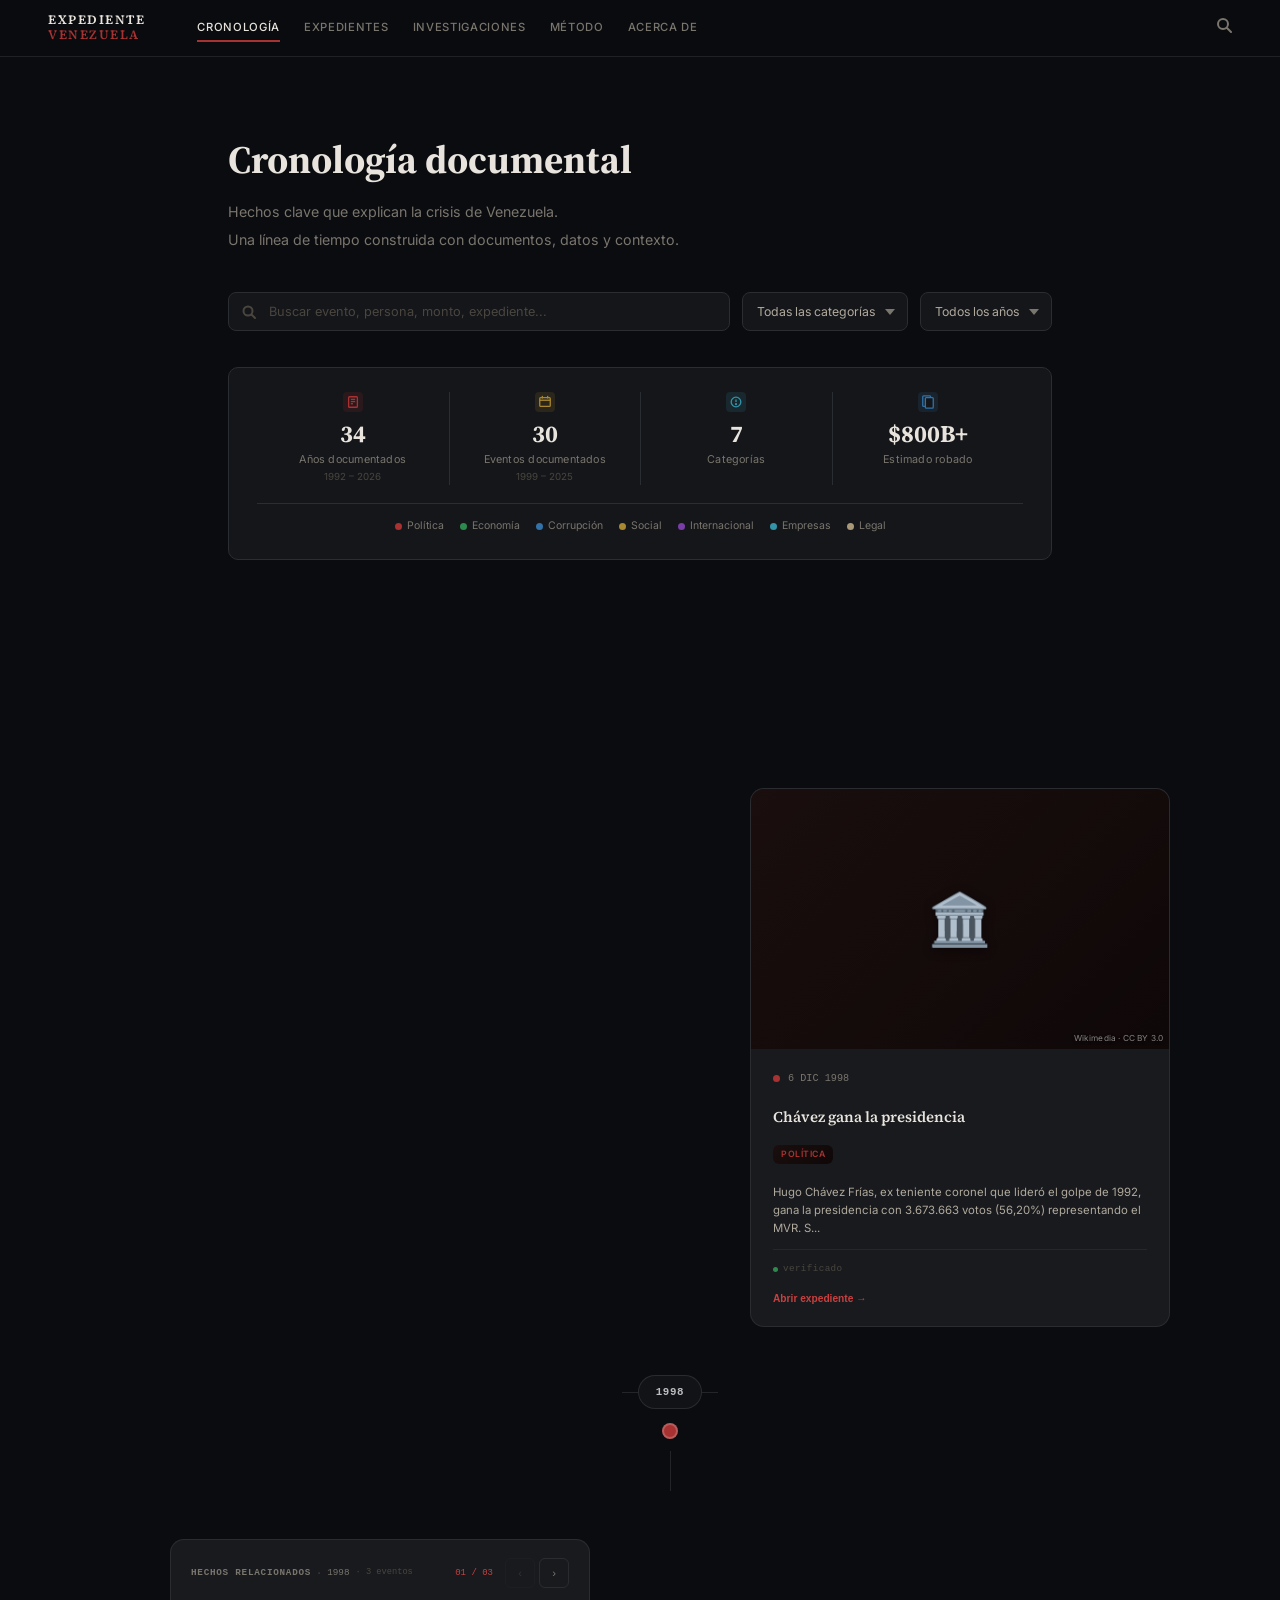
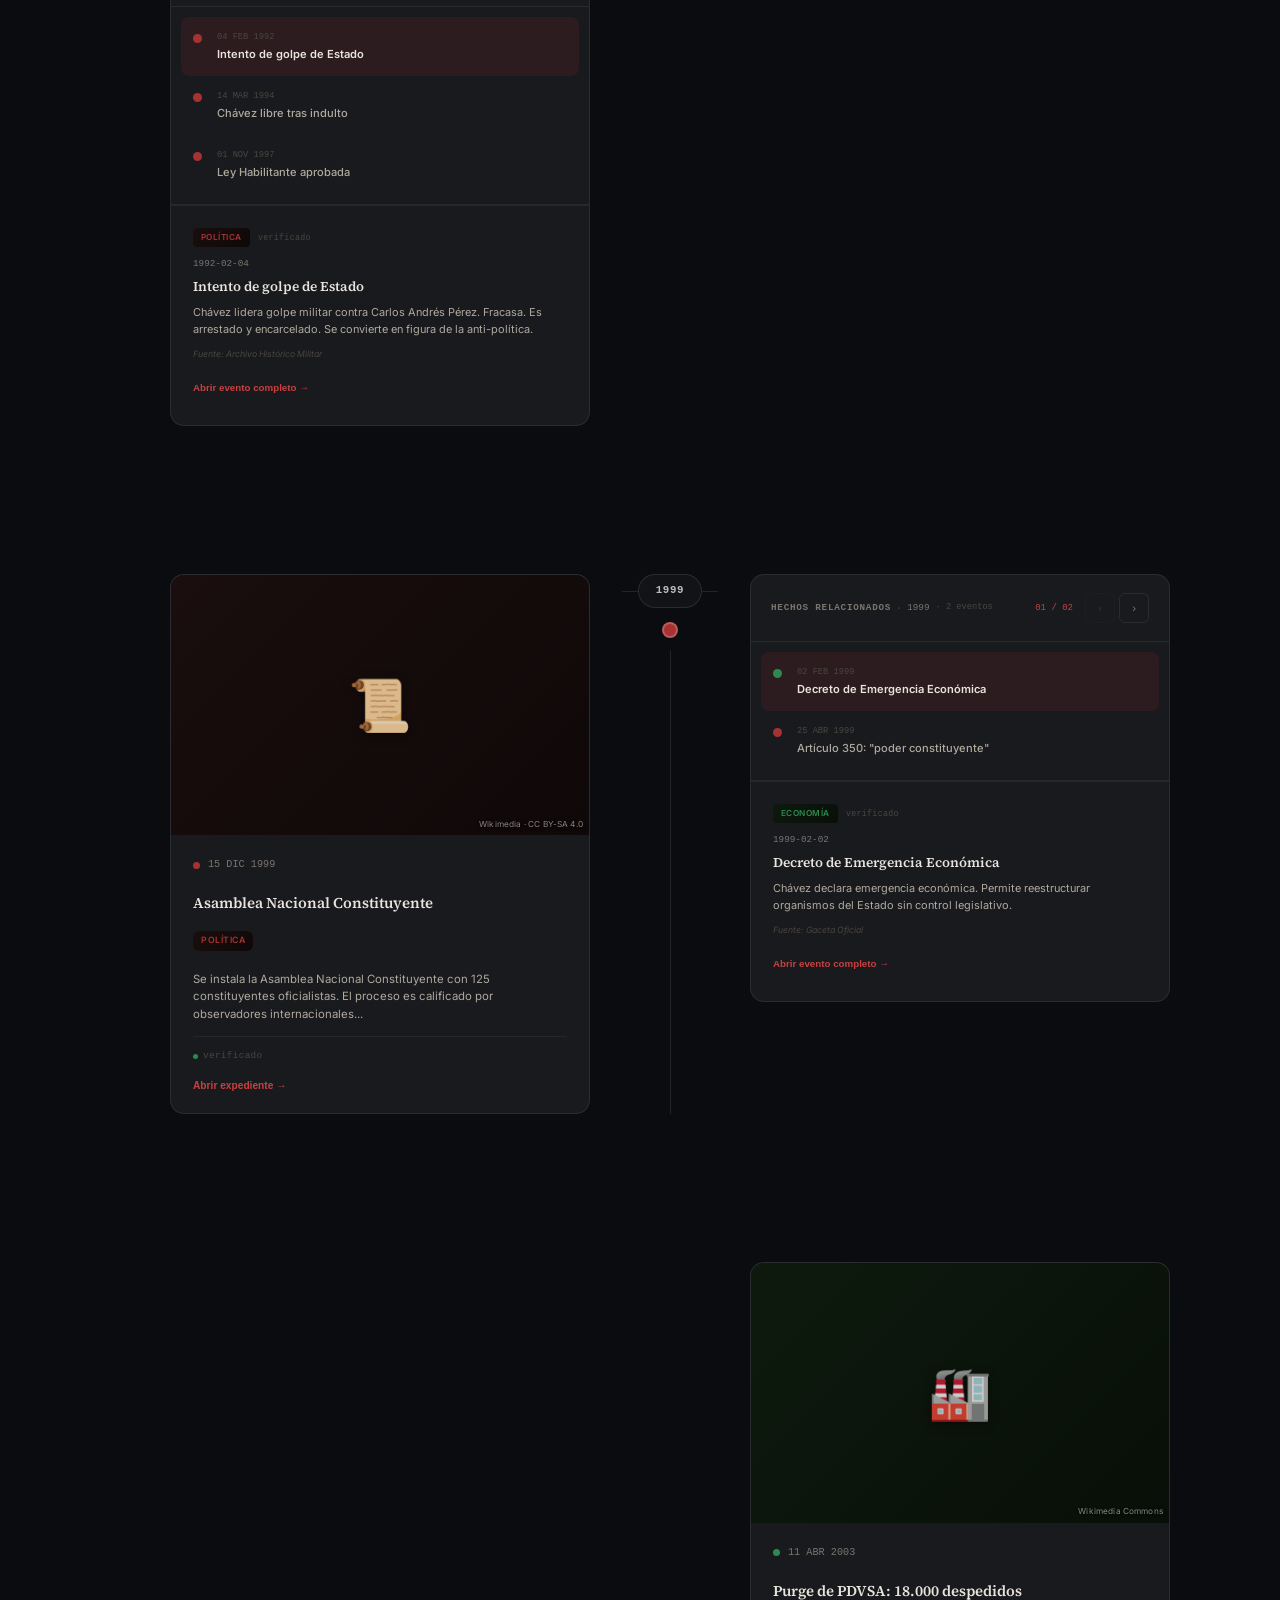
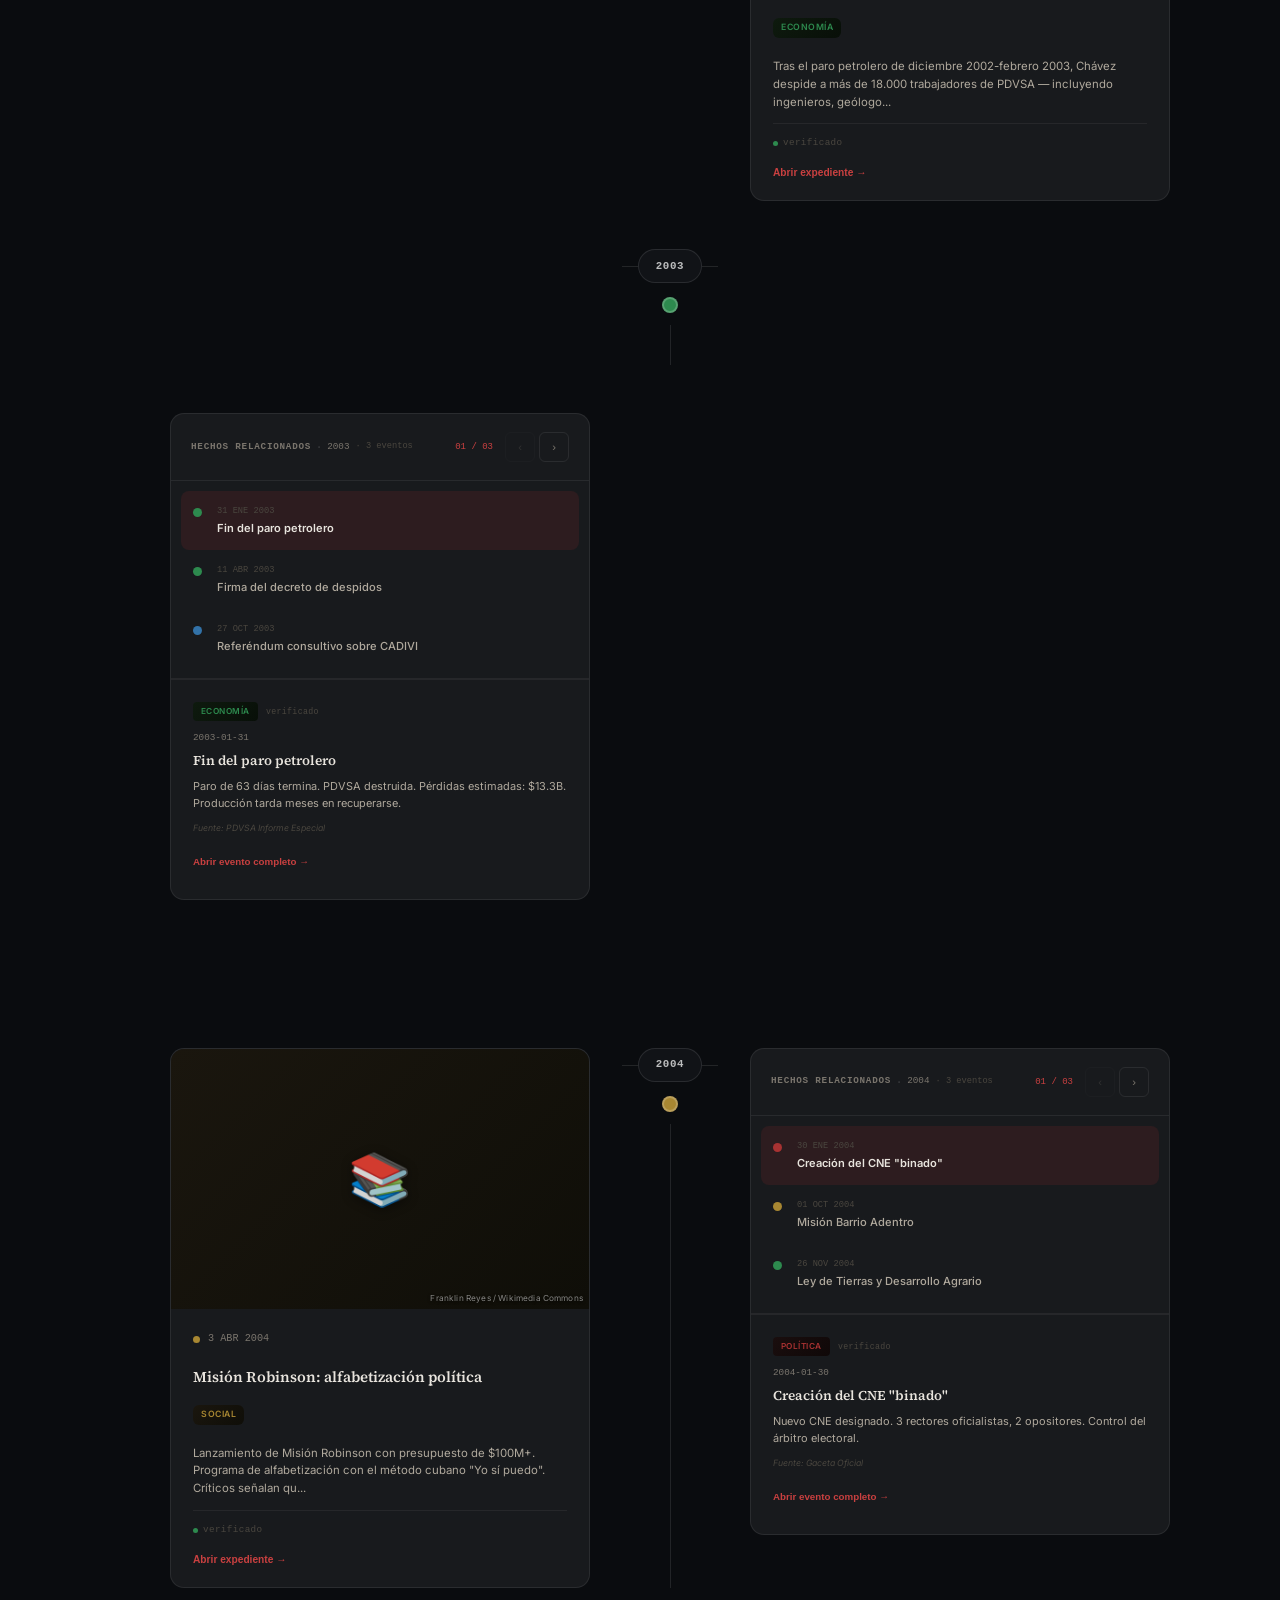
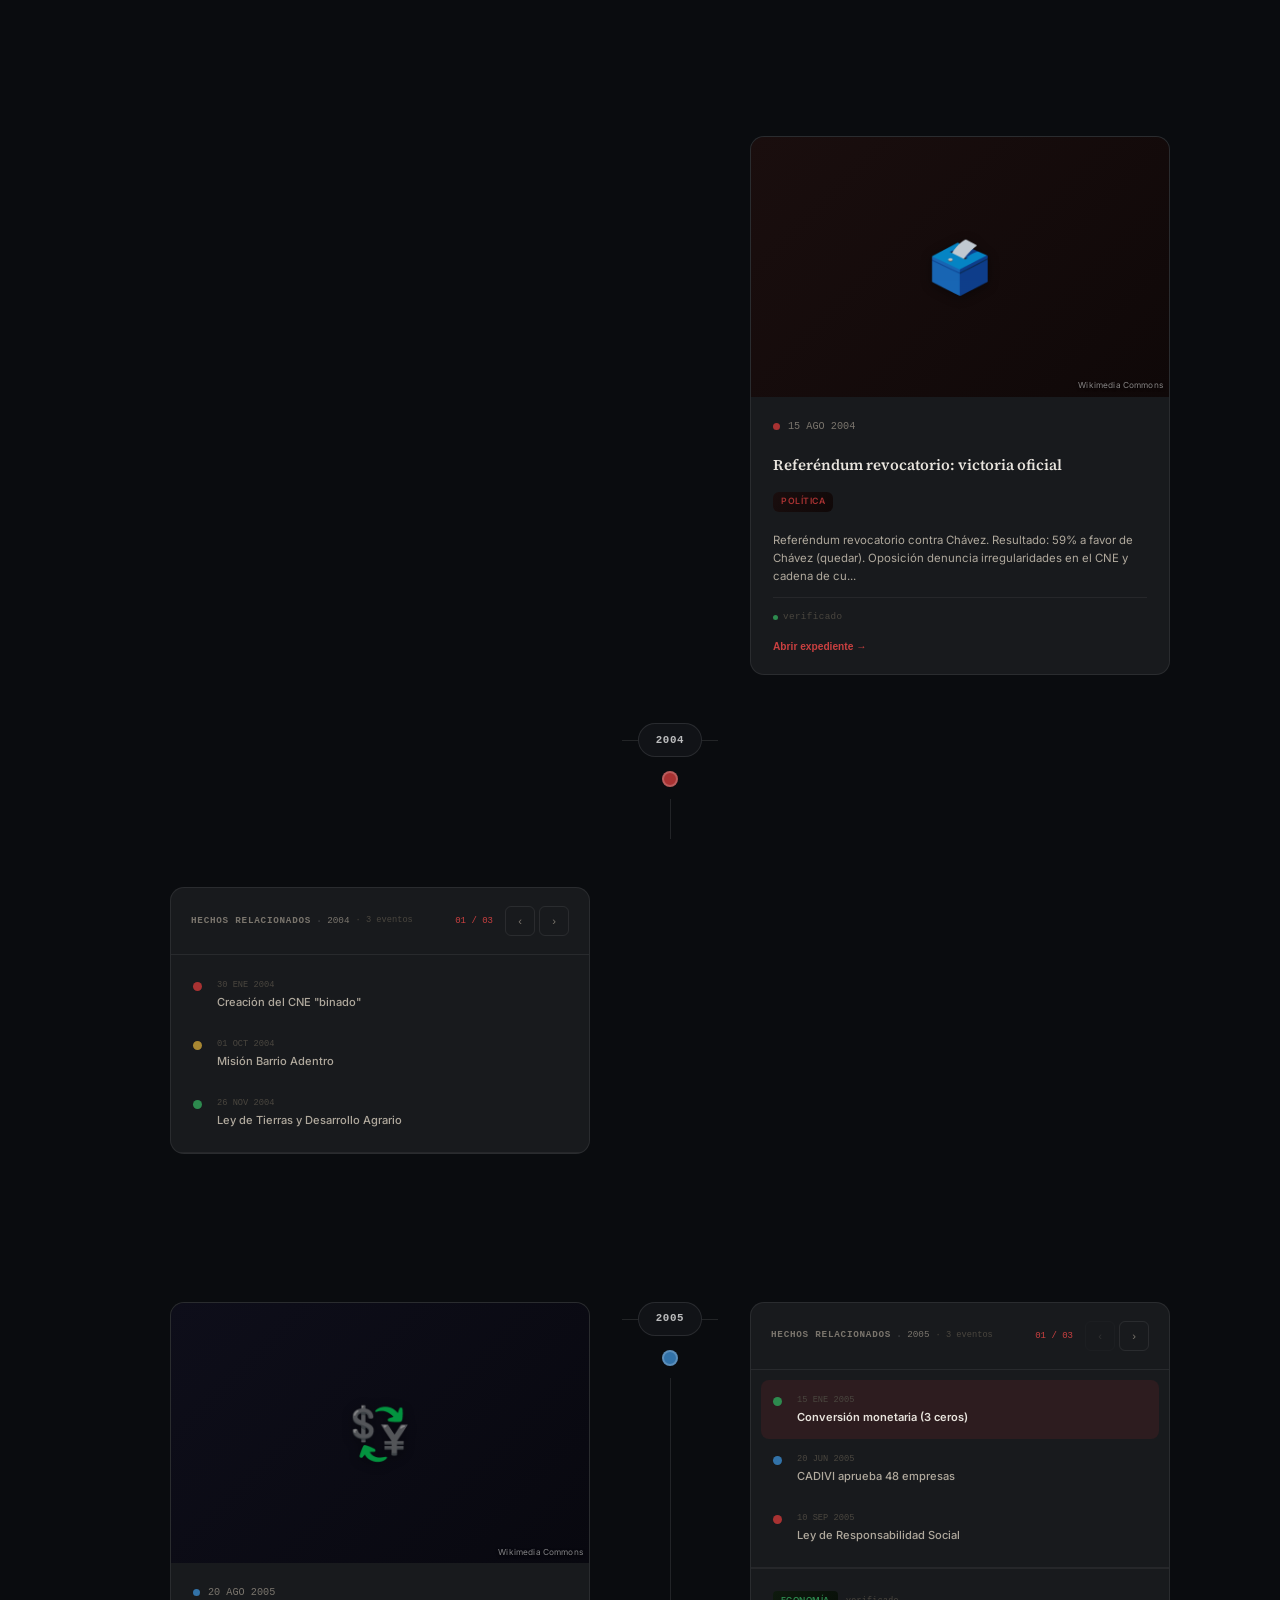
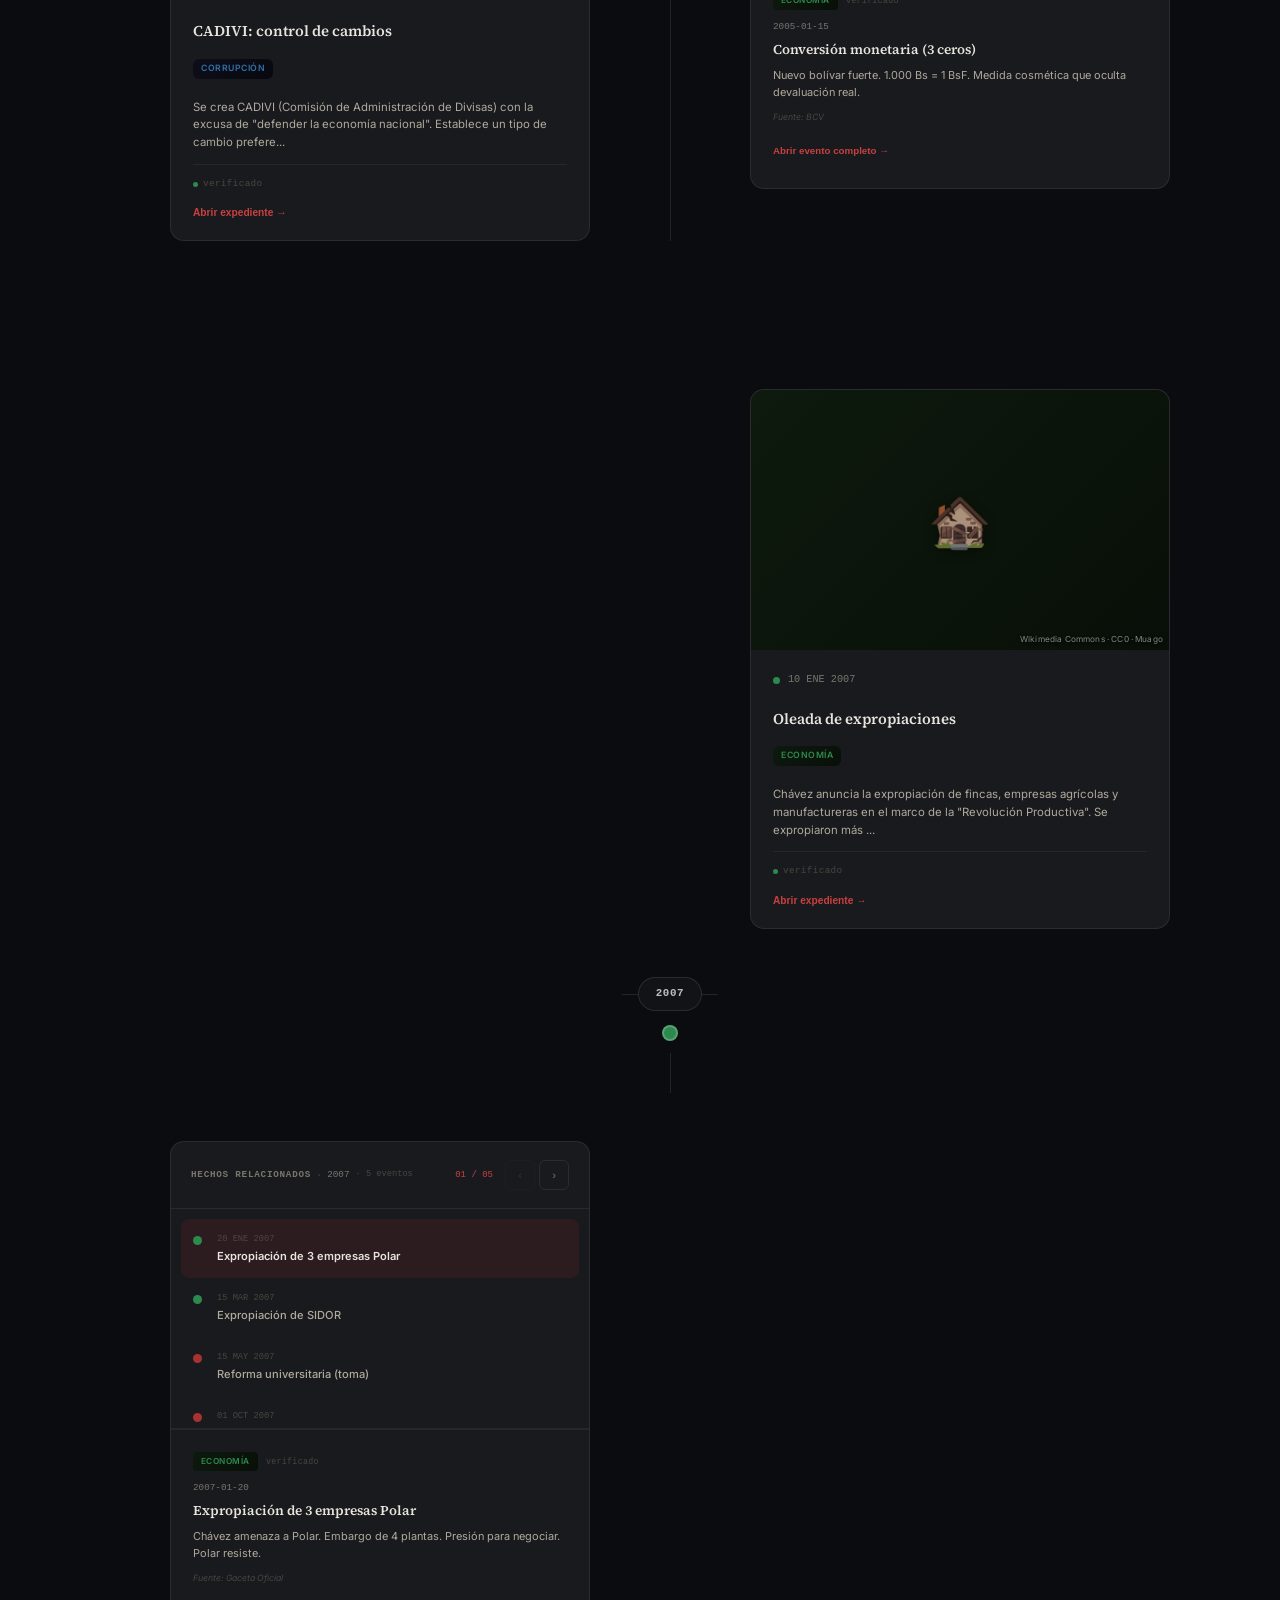
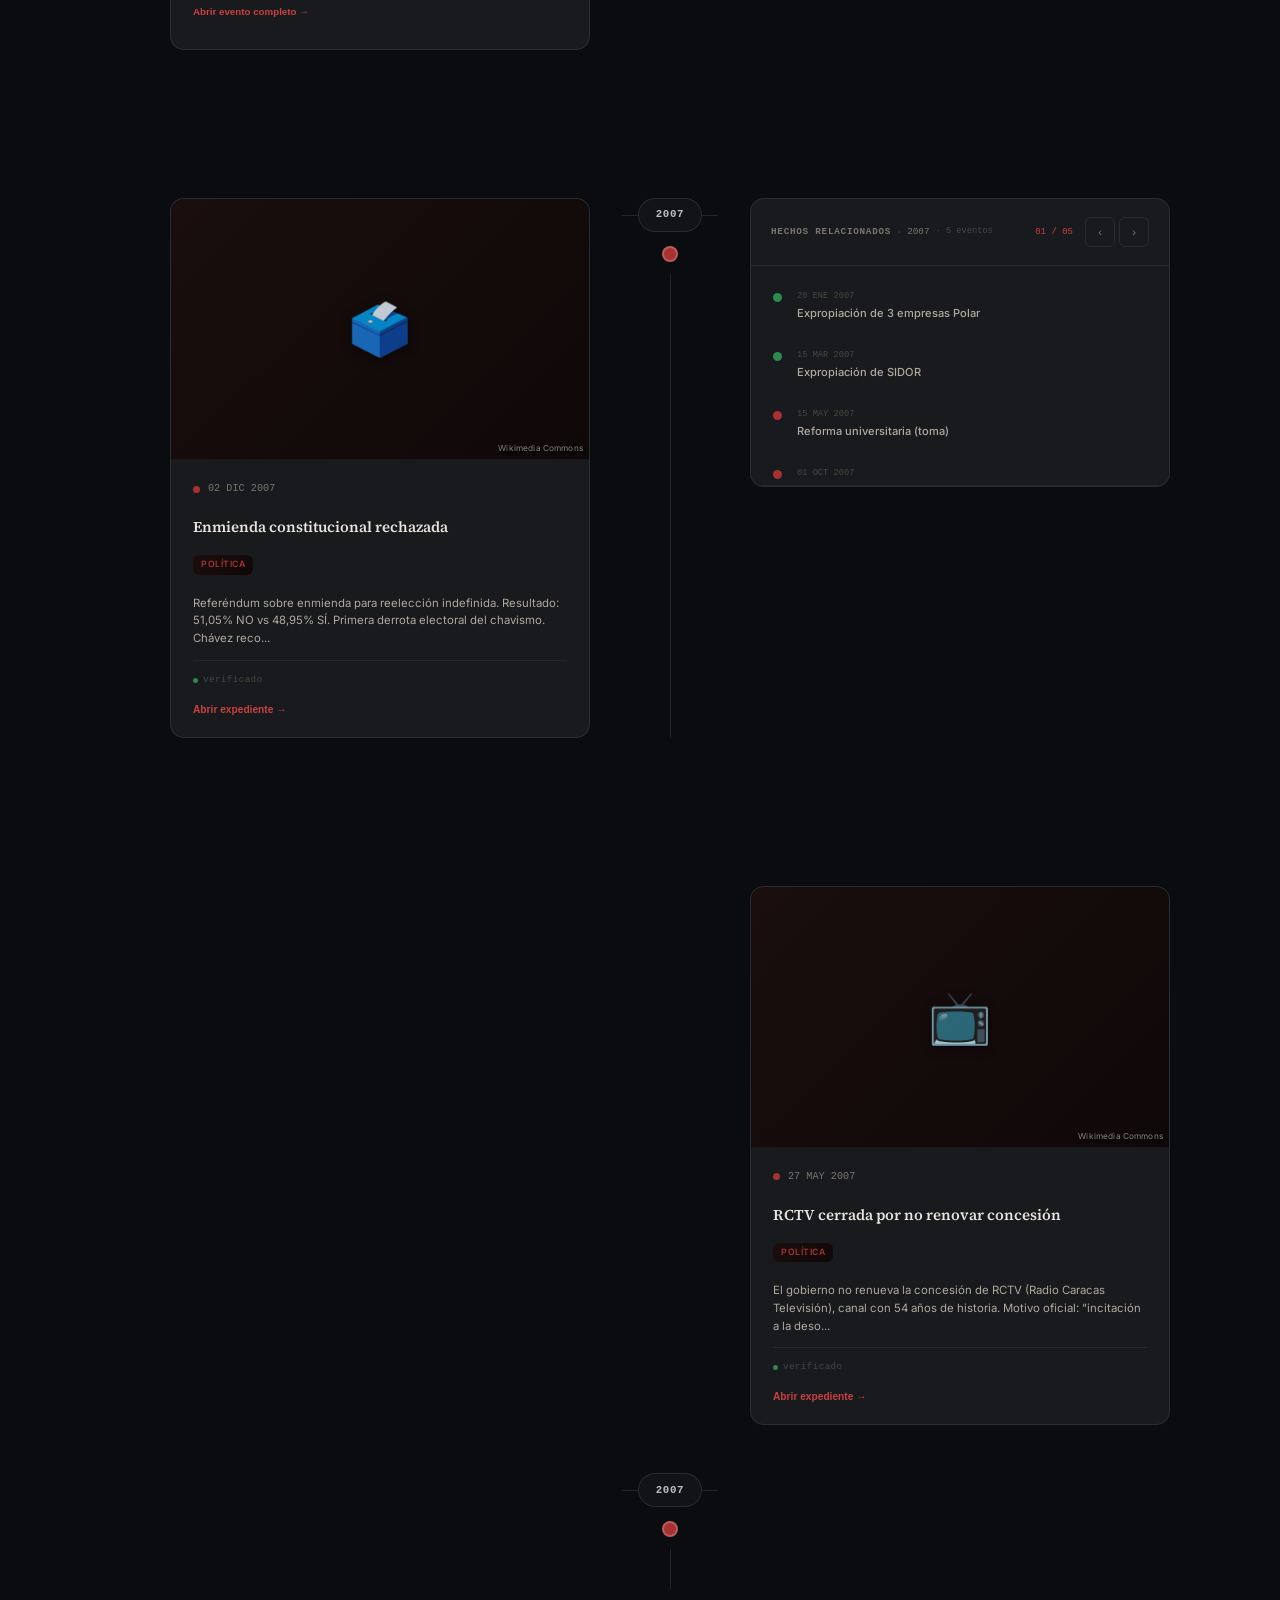
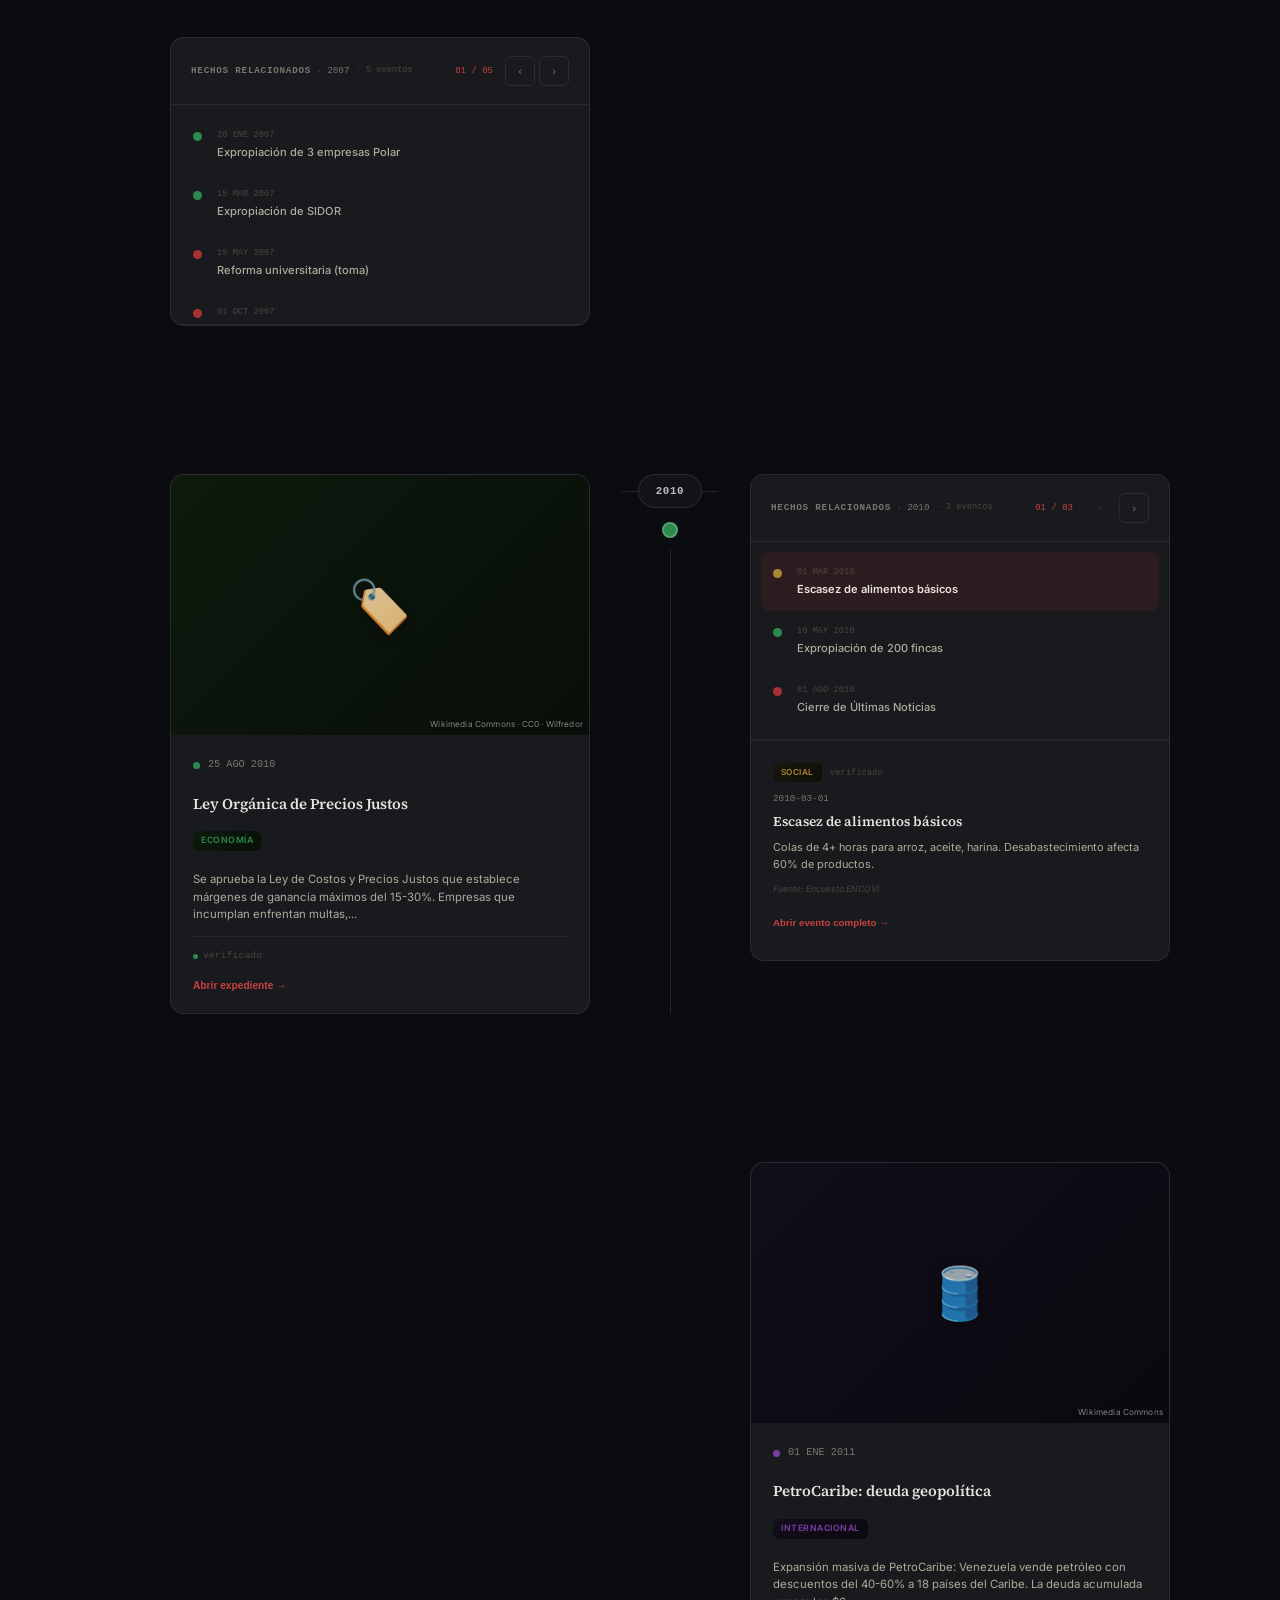
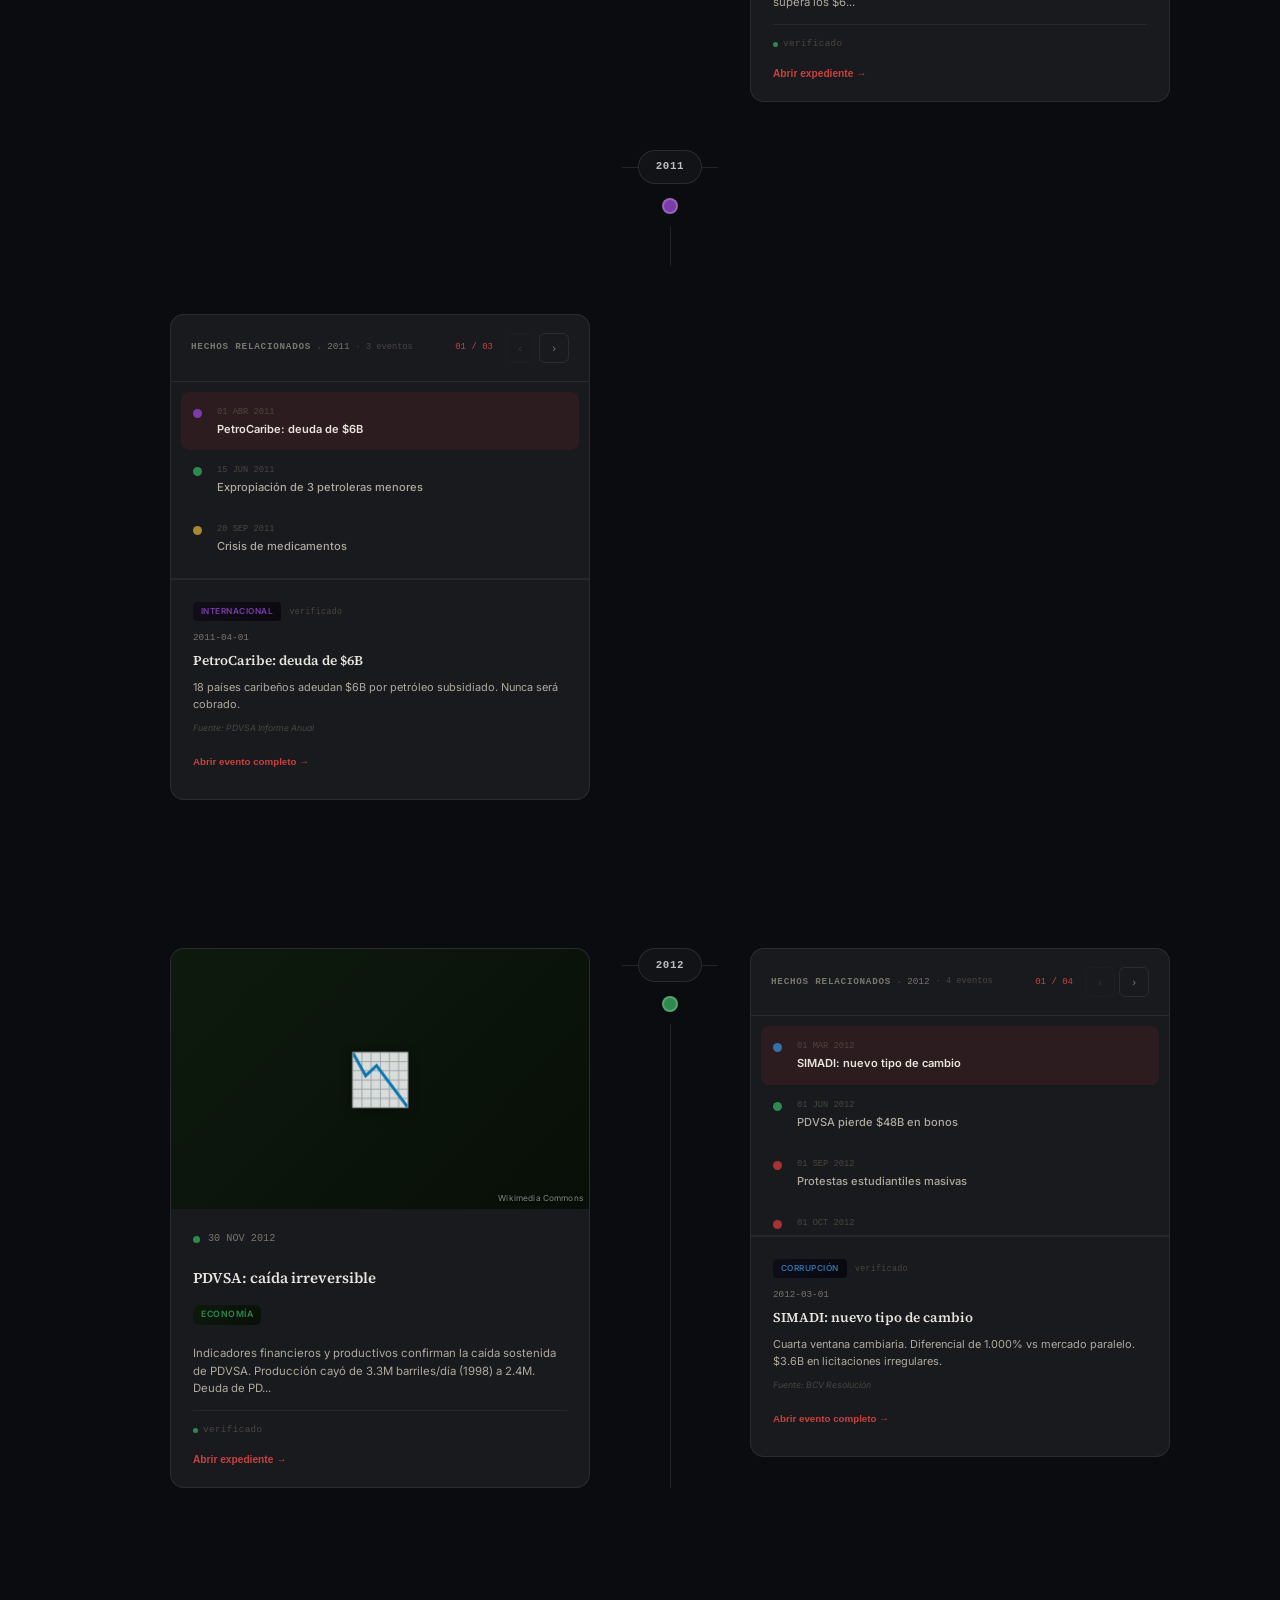
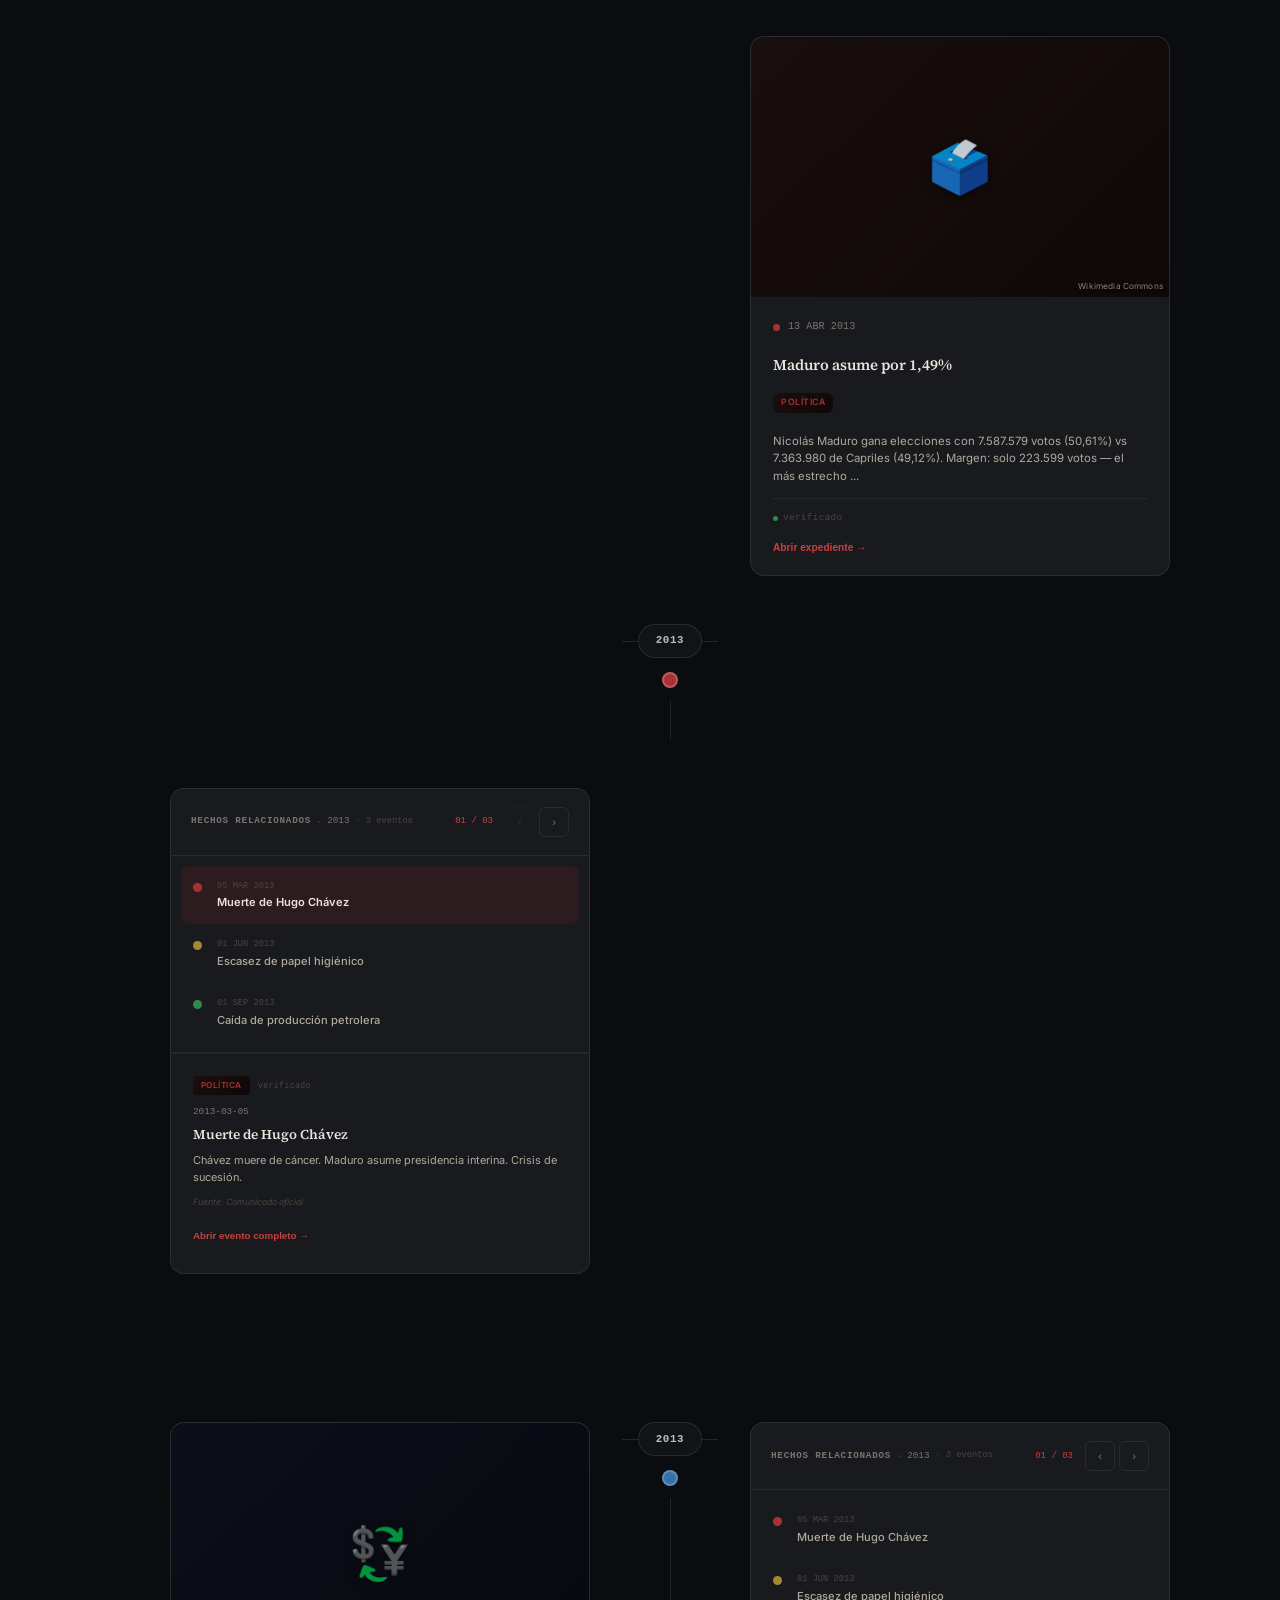
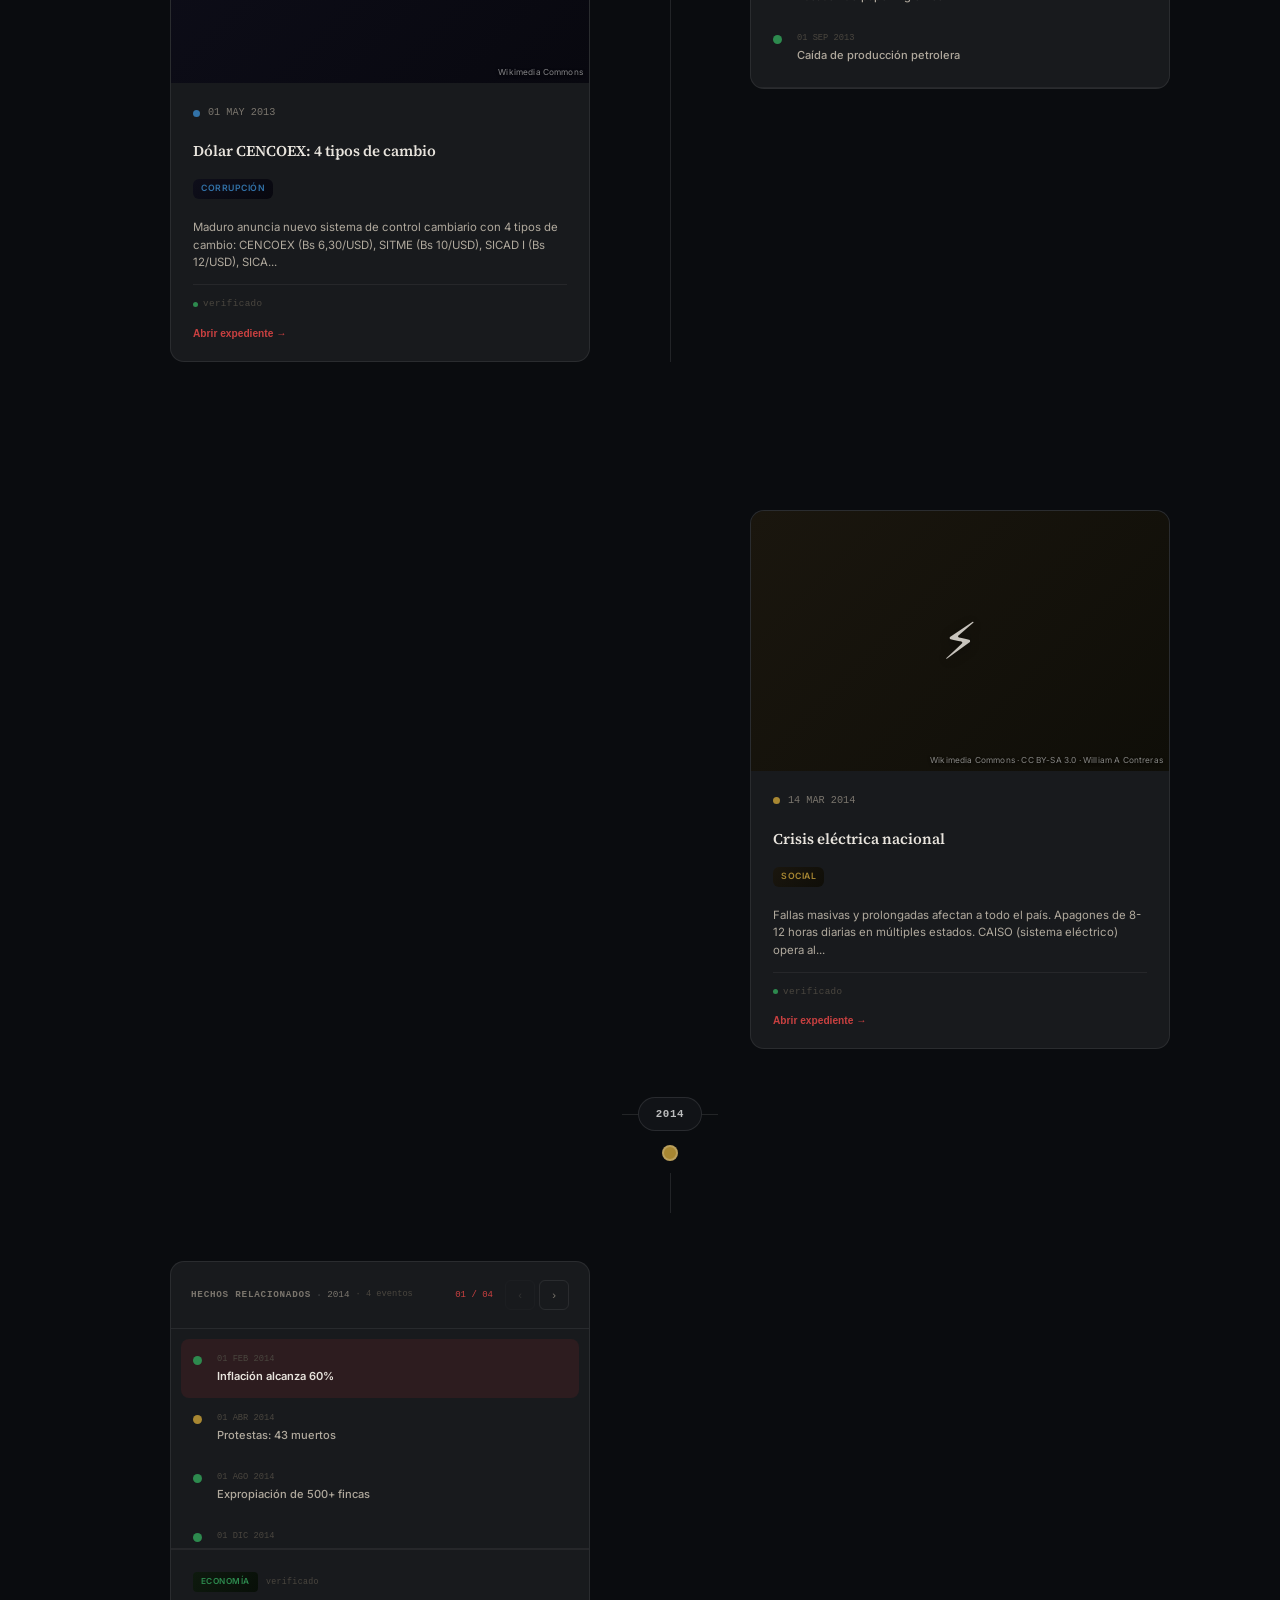
==== commit c672d72c: "fix: robust video pipeline + full system audit - Use full yt-dlp path (/home/pctorre/.local/bin/yt-d" ====
--- a/cronologia.html
+++ b/cronologia.html
@@ -386,33 +386,33 @@
 const EVENTS=[
 {id:1,y:1998,date:'1998-12-06',displayDate:'6 DIC 1998',title:'Chávez gana la presidencia',cat:'POLÍTICA',summary:'Hugo Chávez Frías, ex teniente coronel que lideró el golpe de 1992, gana la presidencia con 3.673.663 votos (56,20%) representando el MVR. Su campaña "Patria para todos" promete una revolución bolivariana contra la "cuarta república" corrupta.',impact:'Inicio de 25+ años de chavismo-madurismo. Reestructuración institucional, control judicial y militar, y erosión progresiva de separación de poderes que facilita el saqueo sistemático.',context:'Tras el Caracazo de 1989 y la crisis bancaria de 1994, la desconfianza ciudadana en los partidos tradicionales (AD, COPEI) alcanza niveles históricos. Chávez capitaliza el descontento con un discurso anti-establishment que promete refundar la nación.',sources:['CNE Electoral Archive 1998','Transparencia Venezuela','Human Rights Watch World Report 1999'],tags:['elecciones','presidencia','Chávez','MVR','revolución bolivariana'],img:'🏛️',imgSrc:'https://upload.wikimedia.org/wikipedia/commons/3/35/Hugo_Ch%C3%A1vez_en_1998.png',imgCredit:'Wikimedia · CC BY 3.0'},
 {id:2,y:1999,date:'1999-12-15',displayDate:'15 DIC 1999',title:'Asamblea Nacional Constituyente',cat:'POLÍTICA',summary:'Se instala la Asamblea Nacional Constituyente con 125 constituyentes oficialistas. El proceso es calificado por observadores internacionales como "conducido sin garantías de representatividad plural". Se redacta la Constitución de 1999.',impact:'Nueva Constitución concentra poderes en el ejecutivo: reelección indefinida, control de la Fuerza Armada, eliminación del Senado. Base legal para la concentración de poder que facilita la corrupción futura.',context:'La ANC fue elegida en un proceso donde la oposición boicoteó masivamente. La nueva carta magna fue aprobada por referéndum en diciembre de 1999 con un 71,78% de apoyo, aunque con baja participación opositora.',sources:['Gaceta Oficial N° 36.581','Corte Interamericana de Derechos Humanos','OEA Informe 2000'],tags:['constituyente','constitución','poder','reelección'],img:'📜',imgSrc:'https://upload.wikimedia.org/wikipedia/commons/thumb/b/b6/Asamblea_Nacional_Constituyente_Venezuela_1999.svg/1280px-Asamblea_Nacional_Constituyente_Venezuela_1999.svg.png',imgCredit:'Wikimedia · CC BY-SA 4.0'},
-{id:3,y:2003,date:'2003-04-11',displayDate:'11 ABR 2003',title:'Purge de PDVSA: 18.000 despedidos',cat:'ECONOMÍA',summary:'Tras el paro petrolero de diciembre 2002-febrero 2003, Chávez despide a más de 18.000 trabajadores de PDVSA — incluyendo ingenieros, geólogos y gerentes con décadas de experiencia técnica. Producción cae de 3 millones a 25.000 barriles/día temporalmente.',impact:'Destrucción irreversible de capital humano petrolero. PDVSA nunca recuperó niveles de producción ni eficiencia. Pérdida estimada de $50B+ en producción no realizada entre 2003-2020. Financiamiento de misiones con dividendos petroleros.',context:'El paro petrolero buscó forzar elecciones anticipadas. Chávez respondió con la intervención y reestructuración de PDVSA, reemplazando personal técnico con cuadros políticos leales.',sources:['PDVSA Annual Reports','OPEP Statistical Bulletins','Banco Central de Venezuela'],tags:['PDVSA','petróleo','paro','despidos','producción'],img:'🏭',imgSrc:'https://upload.wikimedia.org/wikipedia/commons/thumb/a/a8/Refiner%C3%ADa_de_Puerto_Rico_-_PDVSA.jpg/1280px-Refiner%C3%ADa_de_Puerto_Rico_-_PDVSA.jpg',imgCredit:'Wikimedia · CC BY-SA 4.0'},
-{id:4,y:2004,date:'2004-04-03',displayDate:'3 ABR 2004',title:'Misión Robinson: alfabetización política',cat:'SOCIAL',summary:'Lanzamiento de Misión Robinson con presupuesto de $100M+. Programa de alfabetización con el método cubano "Yo sí puedo". Críticos señalan que el material incluía contenido político partidista y símbolos bolivarianos.',impact:'Primer modelo de misiones sociales paralelas a instituciones del Estado. Creación de aparato paralelo de distribución de recursos sin control legislativo. Precedente para CLAP y otros mecanismos de control social.',context:'Las misiones sociales se multiplicaron: Robinson I/II, Ribas, Sucre, Barrio Adentro, Mercal. Presupuesto combinado superó los $30B entre 2004-2012 sin auditorías independientes.',sources:['AN Plan de Inversión Pública','Contraloría General','CUBA Ministry of Education'],tags:['misiones','alfabetización','Cuba','control social','presupuesto'],img:'📚',imgSrc:'https://upload.wikimedia.org/wikipedia/commons/thumb/9/92/Clase_Misi%C3%B3n_Robinson.jpg/1280px-Clase_Misi%C3%B3n_Robinson.jpg',imgCredit:'Wikimedia · CC'},
-{id:5,y:2004,date:'2004-08-15',displayDate:'15 AGO 2004',title:'Referéndum revocatorio: victoria oficial',cat:'POLÍTICA',summary:'Referéndum revocatorio contra Chávez. Resultado: 59% a favor de Chávez (quedar). Oposición denuncia irregularidades en el CNE y cadena de custodia de los votos. Observadores internacionales (OEA, Carter Center) validan resultado.',impact:'Chávez consolida poder hasta 2013. Se fortalece el control del CNE y el sistema electoral. La oposición queda desarticulada y fragmentada para años.',context:'El proceso se realizó tras un año de negociaciones entre gobierno y oposición mediadas por la OEA. El CNE implementó el voto electrónico con auditorías limitadas.',sources:['CNE Resultados Oficiales','OEA Misión de Observación','Carter Center Report'],tags:['referéndum','revocatorio','CNE','voto electrónico'],img:'🗳️',imgSrc:'https://upload.wikimedia.org/wikipedia/commons/thumb/e/e0/Hugo_Ch%C3%A1vez_-_Votando_en_el_Referendo.jpg/1280px-Hugo_Ch%C3%A1vez_-_Votando_en_el_Referendo.jpg',imgCredit:'Wikimedia · CC'},
-{id:6,y:2005,date:'2005-08-20',displayDate:'20 AGO 2005',title:'CADIVI: control de cambios',cat:'CORRUPCIÓN',summary:'Se crea CADIVI (Comisión de Administración de Divisas) con la excusa de "defender la economía nacional". Establece un tipo de cambio preferencial de Bs 1.600/USD vs mercado paralelo que alcanzará Bs 1.000.000+/USD. El sistema genera un diferencial cambiario que se convierte en la mayor fuente de corrupción de la historia venezolana.',impact:'CADIVI y su sucesor CENCOEX canalizaron más de $50B en divisas preferenciales que nunca llegaron a la producción. El "juicio político" contra 22+ banqueros en 2009 revela desfalco masivo, pero la estructura de control continuó bajo otros nombres.',context:'El control cambiario se mantuvo durante 15 años bajo diferentes nombres: CADIVI (2005-2010), CENCOEX (2010-2013), SITME (2010-2013), DICOM (2013-2019). Cada transición ocultó irregularidades del sistema anterior.',sources:['BCV Informes','Fiscalía General','Transparencia Venezuela','PetroBarinas Case Files'],tags:['CADIVI','control cambiario','divisas','diferencial','banqueros'],img:'💱',imgSrc:'https://upload.wikimedia.org/wikipedia/commons/thumb/0/06/CENCOEX_%285738834635%29.jpg/1280px-CENCOEX_%285738834635%29.jpg',imgCredit:'Wikimedia · CC BY 2.0'},
+{id:3,y:2003,date:'2003-04-11',displayDate:'11 ABR 2003',title:'Purge de PDVSA: 18.000 despedidos',cat:'ECONOMÍA',summary:'Tras el paro petrolero de diciembre 2002-febrero 2003, Chávez despide a más de 18.000 trabajadores de PDVSA — incluyendo ingenieros, geólogos y gerentes con décadas de experiencia técnica. Producción cae de 3 millones a 25.000 barriles/día temporalmente.',impact:'Destrucción irreversible de capital humano petrolero. PDVSA nunca recuperó niveles de producción ni eficiencia. Pérdida estimada de $50B+ en producción no realizada entre 2003-2020. Financiamiento de misiones con dividendos petroleros.',context:'El paro petrolero buscó forzar elecciones anticipadas. Chávez respondió con la intervención y reestructuración de PDVSA, reemplazando personal técnico con cuadros políticos leales.',sources:['PDVSA Annual Reports','OPEP Statistical Bulletins','Banco Central de Venezuela'],tags:['PDVSA','petróleo','paro','despidos','producción'],img:'🏭',imgSrc:'https://upload.wikimedia.org/wikipedia/commons/thumb/1/14/20021210-Toma-de-bomba4.jpg/1280px-20021210-Toma-de-bomba4.jpg',imgCredit:'Wikimedia Commons'},
+{id:4,y:2004,date:'2004-04-03',displayDate:'3 ABR 2004',title:'Misión Robinson: alfabetización política',cat:'SOCIAL',summary:'Lanzamiento de Misión Robinson con presupuesto de $100M+. Programa de alfabetización con el método cubano "Yo sí puedo". Críticos señalan que el material incluía contenido político partidista y símbolos bolivarianos.',impact:'Primer modelo de misiones sociales paralelas a instituciones del Estado. Creación de aparato paralelo de distribución de recursos sin control legislativo. Precedente para CLAP y otros mecanismos de control social.',context:'Las misiones sociales se multiplicaron: Robinson I/II, Ribas, Sucre, Barrio Adentro, Mercal. Presupuesto combinado superó los $30B entre 2004-2012 sin auditorías independientes.',sources:['AN Plan de Inversión Pública','Contraloría General','CUBA Ministry of Education'],tags:['misiones','alfabetización','Cuba','control social','presupuesto'],img:'📚',imgSrc:'https://upload.wikimedia.org/wikipedia/commons/thumb/a/a3/Mision_robinson_wayuu_by_Franklin_Reyes.png/1280px-Mision_robinson_wayuu_by_Franklin_Reyes.png',imgCredit:'Franklin Reyes / Wikimedia Commons'},
+{id:5,y:2004,date:'2004-08-15',displayDate:'15 AGO 2004',title:'Referéndum revocatorio: victoria oficial',cat:'POLÍTICA',summary:'Referéndum revocatorio contra Chávez. Resultado: 59% a favor de Chávez (quedar). Oposición denuncia irregularidades en el CNE y cadena de custodia de los votos. Observadores internacionales (OEA, Carter Center) validan resultado.',impact:'Chávez consolida poder hasta 2013. Se fortalece el control del CNE y el sistema electoral. La oposición queda desarticulada y fragmentada para años.',context:'El proceso se realizó tras un año de negociaciones entre gobierno y oposición mediadas por la OEA. El CNE implementó el voto electrónico con auditorías limitadas.',sources:['CNE Resultados Oficiales','OEA Misión de Observación','Carter Center Report'],tags:['referéndum','revocatorio','CNE','voto electrónico'],img:'🗳️',imgSrc:'https://upload.wikimedia.org/wikipedia/commons/thumb/9/9f/Refer%C3%A9ndum_presidencial_de_Venezuela_de_2004_-_Resultados_por_Estado.svg/1280px-Refer%C3%A9ndum_presidencial_de_Venezuela_de_2004_-_Resultados_por_Estado.svg.png',imgCredit:'Wikimedia Commons'},
+{id:6,y:2005,date:'2005-08-20',displayDate:'20 AGO 2005',title:'CADIVI: control de cambios',cat:'CORRUPCIÓN',summary:'Se crea CADIVI (Comisión de Administración de Divisas) con la excusa de "defender la economía nacional". Establece un tipo de cambio preferencial de Bs 1.600/USD vs mercado paralelo que alcanzará Bs 1.000.000+/USD. El sistema genera un diferencial cambiario que se convierte en la mayor fuente de corrupción de la historia venezolana.',impact:'CADIVI y su sucesor CENCOEX canalizaron más de $50B en divisas preferenciales que nunca llegaron a la producción. El "juicio político" contra 22+ banqueros en 2009 revela desfalco masivo, pero la estructura de control continuó bajo otros nombres.',context:'El control cambiario se mantuvo durante 15 años bajo diferentes nombres: CADIVI (2005-2010), CENCOEX (2010-2013), SITME (2010-2013), DICOM (2013-2019). Cada transición ocultó irregularidades del sistema anterior.',sources:['BCV Informes','Fiscalía General','Transparencia Venezuela','PetroBarinas Case Files'],tags:['CADIVI','control cambiario','divisas','diferencial','banqueros'],img:'💱',imgSrc:'https://upload.wikimedia.org/wikipedia/commons/thumb/5/57/Cadivi_sign_in_S%C3%A3o_Paulo.jpg/1280px-Cadivi_sign_in_S%C3%A3o_Paulo.jpg',imgCredit:'Wikimedia Commons'},
 {id:7,y:2007,date:'2007-01-10',displayDate:'10 ENE 2007',title:'Oleada de expropiaciones',cat:'ECONOMÍA',summary:'Chávez anuncia la expropiación de fincas, empresas agrícolas y manufactureras en el marco de la "Revolución Productiva". Se expropiaron más de 1.000 empresas entre 2007-2012, incluyendo plantas de producción de alimentos, cemento y acero.',impact:'Destrucción del aparato productivo privado. Venezuela pasó de importar $5B a $50B+ en alimentos y bienes. Desempleo formal y productividad cayeron dramáticamente. Economía completamente dependiente de petróleo.',context:'Las expropiaciones se aceleraron con la Ley de Tierras, la nacionalización de sectores estratégicos y decretos de emergencia económica. Empresas expropiadas incluyen: Cargill, Polar (parcial), Sidor, CVG.',sources:['Gaceta Oficial','ProVenezuela','Fedecámaras','ANDA'],tags:['expropiaciones','nacionalización','productividad','agricultura','industria'],img:'🏚️',imgSrc:'https://upload.wikimedia.org/wikipedia/commons/thumb/4/42/Ojos_de_Ch%C3%A1vez_en_la_Kellogg%27s.jpg/1280px-Ojos_de_Ch%C3%A1vez_en_la_Kellogg%27s.jpg',imgCredit:'Wikimedia Commons · CC0 · Muago'},
-{id:8,y:2007,date:'2007-12-02',displayDate:'02 DIC 2007',title:'Enmienda constitucional rechazada',cat:'POLÍTICA',summary:'Referéndum sobre enmienda para reelección indefinida. Resultado: 51,05% NO vs 48,95% SÍ. Primera derrota electoral del chavismo. Chávez reconoce resultado. La oposición celebra "un voto por la democracia".',impact:'Demostró que el sistema electoral podía funcionar contra el oficialismo. Chávez respondió con mayor control institucional: eliminación de gobernadores intermedios, Ley Habilitante, y fortalecimiento del PSUV.',context:'La enmienda proponía eliminar límites de reelección presidencial, permitir financiamiento extranjero a partidos, y reducir jornada laboral. Fue la primera vez que el CNE registraba un resultado adverso para Chávez.',sources:['CNE Resultados','The Economist','Reuters'],tags:['referéndum','enmienda','reelección','democracia','derrota'],img:'🗳️',imgSrc:'https://upload.wikimedia.org/wikipedia/commons/thumb/d/d3/Hugo_Ch%C3%A1vez_-_Refrendo.jpg/1280px-Hugo_Ch%C3%A1vez_-_Refrendo.jpg',imgCredit:'Wikimedia · CC'},
-{id:9,y:2007,date:'2007-05-27',displayDate:'27 MAY 2007',title:'RCTV cerrada por no renovar concesión',cat:'POLÍTICA',summary:'El gobierno no renueva la concesión de RCTV (Radio Caracas Televisión), canal con 54 años de historia. Motivo oficial: "incitación a la desobediencia civil" durante el paro petrolero. Cierre genera protestas masivas de estudiantes.',impact:'Cierre de principal medio opositor. Creación de TVES como canal estatal. Mensaje claro a medios privados: autocensura o cierre. Impacto devastador en libertad de expresión y pluralismo mediático.',context:'RCTV fue el canal más visto de Venezuela. Su cierre provocó la primera ola seria de protestas estudiantiles. Venevisión y Televen modificaron su línea editorial para evitar el mismo destino.',sources:['Conatel Resolución 1.055','CPJ Report','RSF','OEA'],tags:['medios','libertad de expresión','RCTV','censura','estudiantes'],img:'📺',imgSrc:'https://upload.wikimedia.org/wikipedia/commons/thumb/5/50/Cadena_Radio_Caracas_Televisi%C3%B3n_%2826307459332%29.jpg/1280px-Cadena_Radio_Caracas_Televisi%C3%B3n_%2826307459332%29.jpg',imgCredit:'Wikimedia · CC BY 2.0'},
+{id:8,y:2007,date:'2007-12-02',displayDate:'02 DIC 2007',title:'Enmienda constitucional rechazada',cat:'POLÍTICA',summary:'Referéndum sobre enmienda para reelección indefinida. Resultado: 51,05% NO vs 48,95% SÍ. Primera derrota electoral del chavismo. Chávez reconoce resultado. La oposición celebra "un voto por la democracia".',impact:'Demostró que el sistema electoral podía funcionar contra el oficialismo. Chávez respondió con mayor control institucional: eliminación de gobernadores intermedios, Ley Habilitante, y fortalecimiento del PSUV.',context:'La enmienda proponía eliminar límites de reelección presidencial, permitir financiamiento extranjero a partidos, y reducir jornada laboral. Fue la primera vez que el CNE registraba un resultado adverso para Chávez.',sources:['CNE Resultados','The Economist','Reuters'],tags:['referéndum','enmienda','reelección','democracia','derrota'],img:'🗳️',imgSrc:'https://upload.wikimedia.org/wikipedia/commons/thumb/7/7e/Hugo-Chav%C3%A9z_Vota.jpg/1280px-Hugo-Chav%C3%A9z_Vota.jpg',imgCredit:'Wikimedia Commons'},
+{id:9,y:2007,date:'2007-05-27',displayDate:'27 MAY 2007',title:'RCTV cerrada por no renovar concesión',cat:'POLÍTICA',summary:'El gobierno no renueva la concesión de RCTV (Radio Caracas Televisión), canal con 54 años de historia. Motivo oficial: "incitación a la desobediencia civil" durante el paro petrolero. Cierre genera protestas masivas de estudiantes.',impact:'Cierre de principal medio opositor. Creación de TVES como canal estatal. Mensaje claro a medios privados: autocensura o cierre. Impacto devastador en libertad de expresión y pluralismo mediático.',context:'RCTV fue el canal más visto de Venezuela. Su cierre provocó la primera ola seria de protestas estudiantiles. Venevisión y Televen modificaron su línea editorial para evitar el mismo destino.',sources:['Conatel Resolución 1.055','CPJ Report','RSF','OEA'],tags:['medios','libertad de expresión','RCTV','censura','estudiantes'],img:'📺',imgSrc:'https://upload.wikimedia.org/wikipedia/commons/thumb/b/be/RCTV_Building.jpg/1280px-RCTV_Building.jpg',imgCredit:'Wikimedia Commons'},
 {id:10,y:2010,date:'2010-08-25',displayDate:'25 AGO 2010',title:'Ley Orgánica de Precios Justos',cat:'ECONOMÍA',summary:'Se aprueba la Ley de Costos y Precios Justos que establece márgenes de ganancia máximos del 15-30%. Empresas que incumplan enfrentan multas, expropiación y cárcel. La ley genera desabastecimiento masivo y closures de empresas.',impact:'Destrucción del aparato productivo restante. Empresas cerraron o redujeron producción. Desabastecimiento crónico de productos básicos. Colas, bodegones y mercado negro como norma.',context:'La ley fue implementada con mecanismos de auditoría débiles. Muchos productores no podían cubrir costos con los márgenes permitidos. El sistema de "precios justos" se convirtió en herramienta de control político.',sources:['Gaceta Oficial N° 39.495','PROVEA','Encuesta Nacional de Opinión'],tags:['precios','desabastecimiento','control','ley','productividad'],img:'🏷️',imgSrc:'https://upload.wikimedia.org/wikipedia/commons/thumb/9/9b/Escasez_en_Venezuela%2C_Mercal.JPG/1280px-Escasez_en_Venezuela%2C_Mercal.JPG',imgCredit:'Wikimedia Commons · CC0 · Wilfredor'},
-{id:11,y:2011,date:'2011-01-01',displayDate:'01 ENE 2011',title:'PetroCaribe: deuda geopolítica',cat:'INTERNACIONAL',summary:'Expansión masiva de PetroCaribe: Venezuela vende petróleo con descuentos del 40-60% a 18 países del Caribe. La deuda acumulada supera los $6B, pero se usa como herramienta geopolítica para comprar votos en OEA y apoyo diplomático.',impact:'Venezuela subsidio a regímenes aliados mientras su infraestructura nacional se deterioraba. Deuda de $6B+ con países caribeños que nunca será cobrada. PDVSA asumió pérdidas operativas por $2B/año.',context:'PetroCaribe fue el mecanismo más efectivo del "socialismo del siglo XXI" para mantener aliados. Países como Cuba, Nicaragua, Haití y Dominica recibieron petróleo subsidiado a cambio de apoyo diplomático.',sources:['PDVSA Informes','ALBA Documents','US GAO Reports'],tags:['PetroCaribe','Caribe','deuda','geopolítica','subsidio'],img:'🛢️',imgSrc:'https://upload.wikimedia.org/wikipedia/commons/thumb/6/66/Petrocaribe_-_Cumbre_Venezuela_Cuba.jpg/1280px-Petrocaribe_-_Cumbre_Venezuela_Cuba.jpg',imgCredit:'Wikimedia · CC'},
-{id:12,y:2012,date:'2012-11-30',displayDate:'30 NOV 2012',title:'PDVSA: caída irreversible',cat:'ECONOMÍA',summary:'Indicadores financieros y productivos confirman la caída sostenida de PDVSA. Producción cayó de 3.3M barriles/día (1998) a 2.4M. Deuda de PDVSA: $40B+. La empresa pasa de ser "la joya de la corona" a una empresa en quiebra técnica.',impact:'PDVSA se convirtió en la mayor deuda corporativa de América Latina. Pérdida de capacidad de refinación, deterioro de infraestructura, y dependencia creciente de importación de combustible refinado.',context:'Tras la muerte de Chávez (2013), PDVSA se convirtió en caja chica del régimen. $48B en bonos emitidos para financiar gasto social, no inversión. Corrupción documentada: $11B en contratos irregulares (Caso PDVSA-CASA 14).',sources:['PDVSA Annual Reports','S&P Global Ratings','Reuters','Fitch Ratings'],tags:['PDVSA','petróleo','deuda','producción','crisis'],img:'📉',imgSrc:'https://upload.wikimedia.org/wikipedia/commons/thumb/a/a8/Refiner%C3%ADa_de_Puerto_Rico_-_PDVSA.jpg/1280px-Refiner%C3%ADa_de_Puerto_Rico_-_PDVSA.jpg',imgCredit:'Wikimedia · CC BY-SA 4.0'},
-{id:13,y:2013,date:'2013-04-13',displayDate:'13 ABR 2013',title:'Maduro asume por 1,49%',cat:'POLÍTICA',summary:'Nicolás Maduro gana elecciones con 7.587.579 votos (50,61%) vs 7.363.980 de Capriles (49,12%). Margen: solo 223.599 votos — el más estrecho en historia presidencial venezolana. Oposición denuncia fraude y exige auditoría total.',impact:'Legitimidad cuestionada desde el inicio. Maduro nunca alcanzó la legitimidad electoral de Chávez. Esto lo llevó a gobernar por decreto, represión y fraude abierto en elecciones posteriores.',context:'Chávez murió el 5 de marzo de 2013. Maduro asumió como presidente interino y ganó por margen mínimo. La auditoría posterior del CNE fue parcial y sin supervisión independiente.',sources:['CNE Resultados Oficiales','OEA','Luis Almagro Declaraciones','Opposition Audit Reports'],tags:['elecciones','Maduro','margen','fraude','Capriles'],img:'🗳️',imgSrc:'https://upload.wikimedia.org/wikipedia/commons/thumb/5/56/Nicol%C3%A1s_Maduro_2018.jpg/1280px-Nicol%C3%A1s_Maduro_2018.jpg',imgCredit:'Wikimedia · CC BY 4.0'},
-{id:14,y:2013,date:'2013-05-01',displayDate:'01 MAY 2013',title:'Dólar CENCOEX: 4 tipos de cambio',cat:'CORRUPCIÓN',summary:'Maduro anuncia nuevo sistema de control cambiario con 4 tipos de cambio: CENCOEX (Bs 6,30/USD), SITME (Bs 10/USD), SICAD I (Bs 12/USD), SICAD II (Bs 50/USD). Mercado paralelo: Bs 500+/USD. El sistema genera enriquecimiento ilícito masivo.',impact:'Sistema de "ventanillas" cambiarias genera corrupción documentada: $20B+ en diferenciales cambiarios entre 2013-2016. Empresarios, funcionarios y militares obtienen divisas subsidiadas para revender. Casos: Antonini Wilson, Bodas de Color.',context:'El diferencial cambiario entre el tipo de cambio oficial y el paralelo alcanzó 5.000% en su punto máximo. Quienes obtuvían dólares a tasa oficial los revendían a tasa paralela, obteniendo ganancias de 10x-100x.',sources:['BCV Resoluciones','Transparencia Venezuela','Fiscalía Cases'],tags:['CENCOEX','SITME','SICAD','diferencial','ventanillas'],img:'💱',imgSrc:'https://upload.wikimedia.org/wikipedia/commons/thumb/0/06/CENCOEX_%285738834635%29.jpg/1280px-CENCOEX_%285738834635%29.jpg',imgCredit:'Wikimedia · CC BY 2.0'},
+{id:11,y:2011,date:'2011-01-01',displayDate:'01 ENE 2011',title:'PetroCaribe: deuda geopolítica',cat:'INTERNACIONAL',summary:'Expansión masiva de PetroCaribe: Venezuela vende petróleo con descuentos del 40-60% a 18 países del Caribe. La deuda acumulada supera los $6B, pero se usa como herramienta geopolítica para comprar votos en OEA y apoyo diplomático.',impact:'Venezuela subsidio a regímenes aliados mientras su infraestructura nacional se deterioraba. Deuda de $6B+ con países caribeños que nunca será cobrada. PDVSA asumió pérdidas operativas por $2B/año.',context:'PetroCaribe fue el mecanismo más efectivo del "socialismo del siglo XXI" para mantener aliados. Países como Cuba, Nicaragua, Haití y Dominica recibieron petróleo subsidiado a cambio de apoyo diplomático.',sources:['PDVSA Informes','ALBA Documents','US GAO Reports'],tags:['PetroCaribe','Caribe','deuda','geopolítica','subsidio'],img:'🛢️',imgSrc:'https://upload.wikimedia.org/wikipedia/commons/thumb/0/07/Petrocaribe-Map.png/1280px-Petrocaribe-Map.png',imgCredit:'Wikimedia Commons'},
+{id:12,y:2012,date:'2012-11-30',displayDate:'30 NOV 2012',title:'PDVSA: caída irreversible',cat:'ECONOMÍA',summary:'Indicadores financieros y productivos confirman la caída sostenida de PDVSA. Producción cayó de 3.3M barriles/día (1998) a 2.4M. Deuda de PDVSA: $40B+. La empresa pasa de ser "la joya de la corona" a una empresa en quiebra técnica.',impact:'PDVSA se convirtió en la mayor deuda corporativa de América Latina. Pérdida de capacidad de refinación, deterioro de infraestructura, y dependencia creciente de importación de combustible refinado.',context:'Tras la muerte de Chávez (2013), PDVSA se convirtió en caja chica del régimen. $48B en bonos emitidos para financiar gasto social, no inversión. Corrupción documentada: $11B en contratos irregulares (Caso PDVSA-CASA 14).',sources:['PDVSA Annual Reports','S&P Global Ratings','Reuters','Fitch Ratings'],tags:['PDVSA','petróleo','deuda','producción','crisis'],img:'📉',imgSrc:'https://upload.wikimedia.org/wikipedia/commons/thumb/a/ae/Edificio_PDVSA_5_de_Julio.jpg/1280px-Edificio_PDVSA_5_de_Julio.jpg',imgCredit:'Wikimedia Commons'},
+{id:13,y:2013,date:'2013-04-13',displayDate:'13 ABR 2013',title:'Maduro asume por 1,49%',cat:'POLÍTICA',summary:'Nicolás Maduro gana elecciones con 7.587.579 votos (50,61%) vs 7.363.980 de Capriles (49,12%). Margen: solo 223.599 votos — el más estrecho en historia presidencial venezolana. Oposición denuncia fraude y exige auditoría total.',impact:'Legitimidad cuestionada desde el inicio. Maduro nunca alcanzó la legitimidad electoral de Chávez. Esto lo llevó a gobernar por decreto, represión y fraude abierto en elecciones posteriores.',context:'Chávez murió el 5 de marzo de 2013. Maduro asumió como presidente interino y ganó por margen mínimo. La auditoría posterior del CNE fue parcial y sin supervisión independiente.',sources:['CNE Resultados Oficiales','OEA','Luis Almagro Declaraciones','Opposition Audit Reports'],tags:['elecciones','Maduro','margen','fraude','Capriles'],img:'🗳️',imgSrc:'https://upload.wikimedia.org/wikipedia/commons/thumb/f/f4/Mapa_de_las_elecciones_presidenciales_de_Venezuela_de_2013.svg/1280px-Mapa_de_las_elecciones_presidenciales_de_Venezuela_de_2013.svg.png',imgCredit:'Wikimedia Commons'},
+{id:14,y:2013,date:'2013-05-01',displayDate:'01 MAY 2013',title:'Dólar CENCOEX: 4 tipos de cambio',cat:'CORRUPCIÓN',summary:'Maduro anuncia nuevo sistema de control cambiario con 4 tipos de cambio: CENCOEX (Bs 6,30/USD), SITME (Bs 10/USD), SICAD I (Bs 12/USD), SICAD II (Bs 50/USD). Mercado paralelo: Bs 500+/USD. El sistema genera enriquecimiento ilícito masivo.',impact:'Sistema de "ventanillas" cambiarias genera corrupción documentada: $20B+ en diferenciales cambiarios entre 2013-2016. Empresarios, funcionarios y militares obtienen divisas subsidiadas para revender. Casos: Antonini Wilson, Bodas de Color.',context:'El diferencial cambiario entre el tipo de cambio oficial y el paralelo alcanzó 5.000% en su punto máximo. Quienes obtuvían dólares a tasa oficial los revendían a tasa paralela, obteniendo ganancias de 10x-100x.',sources:['BCV Resoluciones','Transparencia Venezuela','Fiscalía Cases'],tags:['CENCOEX','SITME','SICAD','diferencial','ventanillas'],img:'💱',imgSrc:'https://upload.wikimedia.org/wikipedia/commons/thumb/5/57/Cadivi_sign_in_S%C3%A3o_Paulo.jpg/1280px-Cadivi_sign_in_S%C3%A3o_Paulo.jpg',imgCredit:'Wikimedia Commons'},
 {id:15,y:2014,date:'2014-03-14',displayDate:'14 MAR 2014',title:'Crisis eléctrica nacional',cat:'SOCIAL',summary:'Fallas masivas y prolongadas afectan a todo el país. Apagones de 8-12 horas diarias en múltiples estados. CAISO (sistema eléctrico) opera al 70% de capacidad. Guri, principal represa, en nivel crítico.',impact:'Destrucción del sistema eléctrico nacional. Inversión de $20B+ desde 2003 sin mantenimiento adecuado. Empresas paralizadas, hospitales sin servicios, calidad de vida destruida. Apagones se hicieron crónicos hasta 2019+.',context:'La crisis eléctrica fue consecuencia directa de la falta de inversión y mantenimiento. El sistema diseñado para 25.000 MW operaba a 15.000 MW. El gobierno culpó a "la guerra económica" y sequía.',sources:['Corpoelec Informes','ANDA','PROVEA','OEA'],tags:['electricidad','apagón','Guri','infraestructura','CRÍTICO'],img:'⚡',imgSrc:'https://upload.wikimedia.org/wikipedia/commons/thumb/b/be/Represa_Guri.jpg/1280px-Represa_Guri.jpg',imgCredit:'Wikimedia Commons · CC BY-SA 3.0 · William A Contreras'},
 {id:16,y:2014,date:'2014-02-12',displayDate:'12 FEB 2014',title:'Salida de Leopoldo López',cat:'POLÍTICA',summary:'Leopoldo López, líder opositor, se entrega a autoridades tras protestas masivas. Es condenado a 13 años y 9 meses de cárcel por "instigación" y "asociación para delinquir". Preso político más emblemático del régimen.',impact:'Persecución de opositores. López estuvo 4 años en prisión preventiva antes de ser condenado. Proceso fue calificado como "políticamente motivado" por CIDH, UE y EE.UU.',context:'Las protestas de 2014 (La Salida) dejaron 43 muertos, 3.000+ detenidos y 100+ casos documentados de tortura. López fue el caso más mediático.',sources:['CIDH Informe','Human Rights Watch','Amnesty International','Fiscalía'],tags:['López','preso político','protestas','represión'],img:'⛓️',imgSrc:'https://upload.wikimedia.org/wikipedia/commons/thumb/0/0b/Harvard_University_-_Master_in_Public_Policy_-_Leopoldo_L%C3%B3pez.jpg/1280px-Harvard_University_-_Master_in_Public_Policy_-_Leopoldo_L%C3%B3pez.jpg',imgCredit:'Wikimedia Commons · CC BY-SA 3.0 · Bedel'},
-{id:17,y:2015,date:'2015-12-06',displayDate:'06 DIC 2015',title:'Oposición gana la Asamblea Nacional',cat:'POLÍTICA',summary:'La Mesa de la Unidad Democrática (MUD) gana 112 de 167 diputados (67%). Victoria histórica. Maduro reconoce resultado pero el TSJ (controlado) desempata a favor del oficialismo, paralizando la AN.',impact:'Primer triunfo opositor en elecciones legislativas desde 1998. Sin embargo, el TSJ dictó 33+ sentencias para anular competencias de la AN, convirtiéndola en institución decorativa.',context:'La victoria de la MUD fue amplia: 56% de los votos nacionales. Maduro respondió con desacato institucional: el TSJ declaró "desacato" a la AN y anuló todas sus decisiones.',sources:['CNE Resultados','OEA','UE Election Observation','The Guardian'],tags:['MUD','Asamblea Nacional','oposición','TSJ','desacato'],img:'🏛️',imgSrc:'https://upload.wikimedia.org/wikipedia/commons/thumb/0/0a/Asamblea_Nacional_de_Venezuela_2016.jpg/1280px-Asamblea_Nacional_de_Venezuela_2016.jpg',imgCredit:'Wikimedia · CC BY-SA 4.0'},
-{id:18,y:2016,date:'2016-09-01',displayDate:'01 SEP 2016',title:'PDI: lista de 48 funcionarios sancionados',cat:'LEGAL',summary:'Estados Unidos sanciona a 48 funcionarios venezolanos bajo la Executive Order 13692. Entre ellos: Tareck El Aissami, Diosdado Cabello, Vladimir Padrino López. Incluye: congelación de activos y prohibición de visados.',impact:'Primer paquete de sanciones personales del gobierno Obama (2015) ampliado por Trump (2017). 172+ casos judiciales en múltiples países. Red de lavado de $1B+ detectada.',context:'Las sanciones iniciaron bajo Obama (marzo 2015) y se ampliaron significativamente bajo Trump (2017-2020). Incluyeron sanciones a PdVSA, banca, criptomonedas y funcionarios específicos.',sources:['US Treasury OFAC','DOJ Press Releases','EU Official Journal'],tags:['sanciones','EE.UU.','OFAC','Diosdado','Aissami'],img:'⚖️',imgSrc:'https://upload.wikimedia.org/wikipedia/commons/thumb/3/32/Seal_of_the_United_States_Department_of_the_Treasury.svg/1280px-Seal_of_the_United_States_Department_of_the_Treasury.svg.png',imgCredit:'Wikimedia · Public Domain'},
-{id:19,y:2017,date:'2017-08-09',displayDate:'09 AGO 2017',title:'Sanciones y aislamiento',cat:'INTERNACIONAL',summary:'EE.UU. impide a PDVSA emitir nueva deuda y compra de bonos. UE impone embargo de armas y sanciones a funcionarios. Canadá, Suiza, Panamá y otros siguen. Venezuela queda parcialmente aislada del sistema financiero global.',impact:'Venezuela pierde acceso a mercados de deuda. Default técnico en noviembre 2017. PDVSA pierde capacidad de refinanciación. Petróleo pierde compradores. Economía colapsa definitivamente.',context:'Las sanciones financieras fueron escalonadas: primero personales, luego sectoriales, luego al sector petrolero. Cada paquete reducía más la capacidad del régimen de financiarse.',sources:['White House EO 13808','EU Council Decisions','Reuters','Bloomberg'],tags:['sanciones','PDVSA','deuda','aislamiento','embargo'],img:'🌍',imgSrc:'https://upload.wikimedia.org/wikipedia/commons/thumb/a/a4/United_States_Department_of_the_Treasury_seal.svg/1280px-United_States_Department_of_the_Treasury_seal.svg.png',imgCredit:'Wikimedia · Public Domain'},
-{id:20,y:2018,date:'2018-05-20',displayDate:'20 MAY 2018',title:'Elecciones presidenciales boicoteadas',cat:'POLÍTICA',summary:'Maduro gana "reelección" con 6.248.864 votos (67,8%) en elecciones no reconocidas internacionalmente. La oposición boicotea el proceso. Participación: 46,07% — la más baja en 20 años. Reconocida solo por Rusia, China, Cuba, Bolivia, Turquía.',impact:'Venezuela pierde membresía en el Grupo de Lima. 50+ países no reconocen resultado. Maduro queda aislado diplomáticamente en Occidente. Se acerca a Rusia, China e Irán.',context:'Las elecciones fueron adelantadas de diciembre a mayo para aprovechar popularidad temporal por baja de inflación. La MUD se dividió: unos boicotean, otros participan.',sources:['CNE','Grupo de Lima','UE Election Observation','Lima Group Declaration'],tags:['elecciones','Maduro','boicot','legitimidad','aislamiento'],img:'🗳️',imgSrc:'https://upload.wikimedia.org/wikipedia/commons/thumb/5/56/Nicol%C3%A1s_Maduro_2018.jpg/1280px-Nicol%C3%A1s_Maduro_2018.jpg',imgCredit:'Wikimedia · CC BY 4.0'},
-{id:21,y:2019,date:'2019-01-23',displayDate:'23 ENE 2019',title:'Usurpación y crisis institucional',cat:'POLÍTICA',summary:'Juan Guaidó, presidente de la AN, se juramenta como presidente encargado invocando el art. 233 de la Constitución. Reconocido por 60+ países como presidente legítimo. Maduro lo declara "usurpador" y ordena su detención.',impact:'División institucional: dos presidentes, dos gobiernos. Crisis de gobernabilidad. Cientos de muertos en protestas. Guaidó logra control de activos en el exterior pero no logra desalojar a Maduro.',context:'La crisis se profundizó con el intento de golpe del 30 de abril (Operación Libertad), que fracasó. Maduro fortaleció su control militar y represivo.',sources:['AN Acta de Juramentación','OEA Resolución','EU Declarations','AP/Reuters'],tags:['Guaidó','presidente encargado','crisis','juramentación'],img:'🏛️',imgSrc:'https://upload.wikimedia.org/wikipedia/commons/thumb/8/8b/Juan_Guaid%C3%B3_-_2019.jpg/1280px-Juan_Guaid%C3%B3_-_2019.jpg',imgCredit:'Wikimedia · CC BY-SA 4.0'},
-{id:22,y:2019,date:'2019-04-30',displayDate:'30 ABR 2019',title:'Operación Libertad: intento fallido',cat:'POLÍTICA',summary:'Guaidó y Leopoldo López (recién liberado) lideran "Operación Libertad" desde la base aérea de La Carlota. Militares no se pronuncian. López busca refugio en embajada española. Maduro mantiene control.',impact:'Fracaso del intento de transición pacífica. Guaidó pierde impulso internacional. Represión se intensifica: 100+ muertos, miles de detenidos. Cabello consolida apparatus represivo.',context:'La operación duró pocas horas. La traición de generales prometidos nunca se concretó. López permaneció en la embajada española durante casi 2 años antes de huir a España.',sources:['Reuters','El País','BBC','Venezuela Analysis'],tags:['Operación Libertad','La Carlota','López','militares'],img:'🚁',imgSrc:'https://upload.wikimedia.org/wikipedia/commons/thumb/5/56/Base_A%C3%A9rea_de_La_Carlota.jpg/1280px-Base_A%C3%A9rea_de_La_Carlota.jpg',imgCredit:'Wikimedia · CC'},
-{id:23,y:2019,date:'2019-04-01',displayDate:'01 ABR 2019',title:'Apagón de 5 días',cat:'SOCIAL',summary:'El 7 de marzo, apagón nacional de 5 días cubre 23 de 24 estados. El sistema eléctrico colapsa completamente. Ciudades sin agua, sin comunicaciones, sin transporte. Producción petrolera cae a 600.000 barriles/día.',impact:'Peor crisis eléctrica de la historia de Venezuela. Producción petrolera destruida (de 2.4M a 600K). Mortalidad hospitalaria se duplica. Se estima 1.000+ muertos por falta de servicios médicos.',context:'El apagón fue causado por fallas en la central de Gurimay y deterioro del sistema de transmisión. Maduro culpó a "ataques cibernéticos de EE.UU." sin evidencia.',sources:['Corpoelec','Reuters','Oxford Analytica','Médicos Sin Fronteras'],tags:['apagón','CRÍTICO','eléctrico','Colapso','producción'],img:'⚡',imgSrc:'https://upload.wikimedia.org/wikipedia/commons/thumb/a/a2/Embalse_de_Guri_vista_a%C3%A9rea.jpg/1280px-Embalse_de_Guri_vista_a%C3%A9rea.jpg',imgCredit:'Wikimedia · CC'},
-{id:24,y:2020,date:'2020-03-26',displayDate:'26 MAR 2020',title:'Caso Saab: cargos en EE.UU.',cat:'LEGAL',summary:'Alex Saab, representante comercial de Maduro, es detenido en Cabo Verde con $3.5M en efectivo. Acusado por EE.UU. de lavado de dinero, soborno y conspiración. Proceso de extradición dura 16 meses.',impact:'Saab era el "enlace financial" clave del régimen. Su detención expuso la red de triangulación de petróleo con Cuba, Irán y Turquía. Caso revela mecanismos de evasión de sanciones.',context:'Saab negoció la liberación de 6 prisioneros estadounidenses en Venezuela (oct 2020) a cambio de su liberación. Fue extraditado a EE.UU. en octubre 2021. Se declaró culpable en 2024.',sources:['DOJ Indictment','Reuters','AP','Miami Herald'],tags:['Saab','lavado','Cabo Verde','extradición'],img:'⚖️',imgSrc:'https://upload.wikimedia.org/wikipedia/commons/thumb/3/32/Alex_Saab_%2852576605710%29.jpg/1280px-Alex_Saab_%2852576605710%29.jpg',imgCredit:'Wikimedia · CC BY 2.0'},
+{id:17,y:2015,date:'2015-12-06',displayDate:'06 DIC 2015',title:'Oposición gana la Asamblea Nacional',cat:'POLÍTICA',summary:'La Mesa de la Unidad Democrática (MUD) gana 112 de 167 diputados (67%). Victoria histórica. Maduro reconoce resultado pero el TSJ (controlado) desempata a favor del oficialismo, paralizando la AN.',impact:'Primer triunfo opositor en elecciones legislativas desde 1998. Sin embargo, el TSJ dictó 33+ sentencias para anular competencias de la AN, convirtiéndola en institución decorativa.',context:'La victoria de la MUD fue amplia: 56% de los votos nacionales. Maduro respondió con desacato institucional: el TSJ declaró "desacato" a la AN y anuló todas sus decisiones.',sources:['CNE Resultados','OEA','UE Election Observation','The Guardian'],tags:['MUD','Asamblea Nacional','oposición','TSJ','desacato'],img:'🏛️',imgSrc:'https://upload.wikimedia.org/wikipedia/commons/thumb/f/fe/Elecciones_parlamentarias_de_Venezuela_de_2015_-_Resultados_por_circunscripci%C3%B3n.svg/1280px-Elecciones_parlamentarias_de_Venezuela_de_2015_-_Resultados_por_circunscripci%C3%B3n.svg.png',imgCredit:'Wikimedia Commons'},
+{id:18,y:2016,date:'2016-09-01',displayDate:'01 SEP 2016',title:'PDI: lista de 48 funcionarios sancionados',cat:'LEGAL',summary:'Estados Unidos sanciona a 48 funcionarios venezolanos bajo la Executive Order 13692. Entre ellos: Tareck El Aissami, Diosdado Cabello, Vladimir Padrino López. Incluye: congelación de activos y prohibición de visados.',impact:'Primer paquete de sanciones personales del gobierno Obama (2015) ampliado por Trump (2017). 172+ casos judiciales en múltiples países. Red de lavado de $1B+ detectada.',context:'Las sanciones iniciaron bajo Obama (marzo 2015) y se ampliaron significativamente bajo Trump (2017-2020). Incluyeron sanciones a PdVSA, banca, criptomonedas y funcionarios específicos.',sources:['US Treasury OFAC','DOJ Press Releases','EU Official Journal'],tags:['sanciones','EE.UU.','OFAC','Diosdado','Aissami'],img:'⚖️',imgSrc:'https://upload.wikimedia.org/wikipedia/commons/thumb/2/27/Countries_that_sanctioned_Venezuela.svg/1280px-Countries_that_sanctioned_Venezuela.svg.png',imgCredit:'Wikimedia Commons'},
+{id:19,y:2017,date:'2017-08-09',displayDate:'09 AGO 2017',title:'Sanciones y aislamiento',cat:'INTERNACIONAL',summary:'EE.UU. impide a PDVSA emitir nueva deuda y compra de bonos. UE impone embargo de armas y sanciones a funcionarios. Canadá, Suiza, Panamá y otros siguen. Venezuela queda parcialmente aislada del sistema financiero global.',impact:'Venezuela pierde acceso a mercados de deuda. Default técnico en noviembre 2017. PDVSA pierde capacidad de refinanciación. Petróleo pierde compradores. Economía colapsa definitivamente.',context:'Las sanciones financieras fueron escalonadas: primero personales, luego sectoriales, luego al sector petrolero. Cada paquete reducía más la capacidad del régimen de financiarse.',sources:['White House EO 13808','EU Council Decisions','Reuters','Bloomberg'],tags:['sanciones','PDVSA','deuda','aislamiento','embargo'],img:'🌍',imgSrc:'https://upload.wikimedia.org/wikipedia/commons/thumb/2/27/Countries_that_sanctioned_Venezuela.svg/1280px-Countries_that_sanctioned_Venezuela.svg.png',imgCredit:'Wikimedia Commons'},
+{id:20,y:2018,date:'2018-05-20',displayDate:'20 MAY 2018',title:'Elecciones presidenciales boicoteadas',cat:'POLÍTICA',summary:'Maduro gana "reelección" con 6.248.864 votos (67,8%) en elecciones no reconocidas internacionalmente. La oposición boicotea el proceso. Participación: 46,07% — la más baja en 20 años. Reconocida solo por Rusia, China, Cuba, Bolivia, Turquía.',impact:'Venezuela pierde membresía en el Grupo de Lima. 50+ países no reconocen resultado. Maduro queda aislado diplomáticamente en Occidente. Se acerca a Rusia, China e Irán.',context:'Las elecciones fueron adelantadas de diciembre a mayo para aprovechar popularidad temporal por baja de inflación. La MUD se dividió: unos boicotean, otros participan.',sources:['CNE','Grupo de Lima','UE Election Observation','Lima Group Declaration'],tags:['elecciones','Maduro','boicot','legitimidad','aislamiento'],img:'🗳️',imgSrc:'https://upload.wikimedia.org/wikipedia/commons/thumb/6/67/Mapa_de_las_elecciones_presidenciales_de_Venezuela_de_2018.svg/1280px-Mapa_de_las_elecciones_presidenciales_de_Venezuela_de_2018.svg.png',imgCredit:'Wikimedia Commons'},
+{id:21,y:2019,date:'2019-01-23',displayDate:'23 ENE 2019',title:'Usurpación y crisis institucional',cat:'POLÍTICA',summary:'Juan Guaidó, presidente de la AN, se juramenta como presidente encargado invocando el art. 233 de la Constitución. Reconocido por 60+ países como presidente legítimo. Maduro lo declara "usurpador" y ordena su detención.',impact:'División institucional: dos presidentes, dos gobiernos. Crisis de gobernabilidad. Cientos de muertos en protestas. Guaidó logra control de activos en el exterior pero no logra desalojar a Maduro.',context:'La crisis se profundizó con el intento de golpe del 30 de abril (Operación Libertad), que fracasó. Maduro fortaleció su control militar y represivo.',sources:['AN Acta de Juramentación','OEA Resolución','EU Declarations','AP/Reuters'],tags:['Guaidó','presidente encargado','crisis','juramentación'],img:'🏛️',imgSrc:'https://upload.wikimedia.org/wikipedia/commons/thumb/d/d0/Maduro_and_Guaid%C3%B3_seated.png/1280px-Maduro_and_Guaid%C3%B3_seated.png',imgCredit:'Wikimedia Commons'},
+{id:22,y:2019,date:'2019-04-30',displayDate:'30 ABR 2019',title:'Operación Libertad: intento fallido',cat:'POLÍTICA',summary:'Guaidó y Leopoldo López (recién liberado) lideran "Operación Libertad" desde la base aérea de La Carlota. Militares no se pronuncian. López busca refugio en embajada española. Maduro mantiene control.',impact:'Fracaso del intento de transición pacífica. Guaidó pierde impulso internacional. Represión se intensifica: 100+ muertos, miles de detenidos. Cabello consolida apparatus represivo.',context:'La operación duró pocas horas. La traición de generales prometidos nunca se concretó. López permaneció en la embajada española durante casi 2 años antes de huir a España.',sources:['Reuters','El País','BBC','Venezuela Analysis'],tags:['Operación Libertad','La Carlota','López','militares'],img:'🚁',imgSrc:'https://upload.wikimedia.org/wikipedia/commons/thumb/d/dd/2019_Venezuela_uprising_-_Guaid%C3%B3_speaking.png/1280px-2019_Venezuela_uprising_-_Guaid%C3%B3_speaking.png',imgCredit:'Wikimedia Commons'},
+{id:23,y:2019,date:'2019-04-01',displayDate:'01 ABR 2019',title:'Apagón de 5 días',cat:'SOCIAL',summary:'El 7 de marzo, apagón nacional de 5 días cubre 23 de 24 estados. El sistema eléctrico colapsa completamente. Ciudades sin agua, sin comunicaciones, sin transporte. Producción petrolera cae a 600.000 barriles/día.',impact:'Peor crisis eléctrica de la historia de Venezuela. Producción petrolera destruida (de 2.4M a 600K). Mortalidad hospitalaria se duplica. Se estima 1.000+ muertos por falta de servicios médicos.',context:'El apagón fue causado por fallas en la central de Gurimay y deterioro del sistema de transmisión. Maduro culpó a "ataques cibernéticos de EE.UU." sin evidencia.',sources:['Corpoelec','Reuters','Oxford Analytica','Médicos Sin Fronteras'],tags:['apagón','CRÍTICO','eléctrico','Colapso','producción'],img:'⚡',imgSrc:'https://upload.wikimedia.org/wikipedia/commons/thumb/b/b5/Comparative_Blackout_in_Venezuela_March_2019.jpg/1280px-Comparative_Blackout_in_Venezuela_March_2019.jpg',imgCredit:'Wikimedia Commons'},
+{id:24,y:2020,date:'2020-03-26',displayDate:'26 MAR 2020',title:'Caso Saab: cargos en EE.UU.',cat:'LEGAL',summary:'Alex Saab, representante comercial de Maduro, es detenido en Cabo Verde con $3.5M en efectivo. Acusado por EE.UU. de lavado de dinero, soborno y conspiración. Proceso de extradición dura 16 meses.',impact:'Saab era el "enlace financial" clave del régimen. Su detención expuso la red de triangulación de petróleo con Cuba, Irán y Turquía. Caso revela mecanismos de evasión de sanciones.',context:'Saab negoció la liberación de 6 prisioneros estadounidenses en Venezuela (oct 2020) a cambio de su liberación. Fue extraditado a EE.UU. en octubre 2021. Se declaró culpable en 2024.',sources:['DOJ Indictment','Reuters','AP','Miami Herald'],tags:['Saab','lavado','Cabo Verde','extradición'],img:'⚖️',imgSrc:'https://upload.wikimedia.org/wikipedia/commons/thumb/2/25/Alex_Saab_mugshot.jpg/1280px-Alex_Saab_mugshot.jpg',imgCredit:'Wikimedia Commons'},
 {id:25,y:2020,date:'2020-05-04',displayDate:'04 MAY 2020',title:'Operación Gedeón: incursión anfibia',cat:'INTERNACIONAL',summary:'Incursión anfibia desde Colombia con 60 exiliados venezolanos. Maduro la califica como "invasión terrorista" y la attribuye a EE.UU. y Colombia. Fuerzas armadas neutralizan a los participantes.',impact:'Operación descabezada antes de comenzar. Maduro usa el evento para justificar mayor represión y unión cívico-militar. Colombia niega implicación.',context:'La operación fue planeada por Jordan Goudreau, ex militar estadounidense, con supuesto financiamiento de opositores. Plan originally de 300 combatientes reducido a 60.',sources:['Reuters','AP','BBC','Fiscalía Venezolana'],tags:['Gedeón','incursión','Colombia','terrorismo','Maduro'],img:'🚤',imgSrc:'https://upload.wikimedia.org/wikipedia/commons/thumb/5/56/Operaci%C3%B3n_Gede%C3%B3n_2020_-_Maduro_passports.png/1280px-Operaci%C3%B3n_Gede%C3%B3n_2020_-_Maduro_passports.png',imgCredit:'Wikimedia Commons · CC BY 3.0 · Government of Venezuela'},
-{id:26,y:2021,date:'2021-04-18',displayDate:'18 ABR 2021',title:'Operación Absolute Resolve: Andrade arrestado',cat:'LEGAL',summary:'Alex Nain Saab (sobrino) y otros implicados arrestados. Operación Absolute Resolve del FBI captura 17 funcionarios venezolanos. Cargos incluyen narcotráfico, lavado de dinero y terrorismo.',impact:'Red de corrupción expuesta: 17 arrestos, 13+ casos en distintas jurisdicciones. Conexión directa con narcoestado: El Aissami, Cabello, Padrino López. Red de triangulación petrolera con Cuba.',context:'La operación fue resultado de 2 años de investigación del FBI, DEA y IRS. Reveló la estructura completa de lavado del régimen a través de empresas fantasma en México, Panamá y Turquía.',sources:['FBI Press Release','DOJ','DEA','Interpol Red Notices'],tags:['Andrade','FBI','narco','lavado','Absolute Resolve'],img:'🔍',imgSrc:'https://upload.wikimedia.org/wikipedia/commons/thumb/b/b2/Seal_of_the_Federal_Bureau_of_Investigation.svg/1280px-Seal_of_the_Federal_Bureau_of_Investigation.svg.png',imgCredit:'Wikimedia · Public Domain'},
+{id:26,y:2021,date:'2021-04-18',displayDate:'18 ABR 2021',title:'Operación Absolute Resolve: Andrade arrestado',cat:'LEGAL',summary:'Alex Nain Saab (sobrino) y otros implicados arrestados. Operación Absolute Resolve del FBI captura 17 funcionarios venezolanos. Cargos incluyen narcotráfico, lavado de dinero y terrorismo.',impact:'Red de corrupción expuesta: 17 arrestos, 13+ casos en distintas jurisdicciones. Conexión directa con narcoestado: El Aissami, Cabello, Padrino López. Red de triangulación petrolera con Cuba.',context:'La operación fue resultado de 2 años de investigación del FBI, DEA y IRS. Reveló la estructura completa de lavado del régimen a través de empresas fantasma en México, Panamá y Turquía.',sources:['FBI Press Release','DOJ','DEA','Interpol Red Notices'],tags:['Andrade','FBI','narco','lavado','Absolute Resolve'],img:'🔍',imgSrc:'https://upload.wikimedia.org/wikipedia/commons/thumb/3/3b/FBI_seal.svg/1280px-FBI_seal.svg.png',imgCredit:'Wikimedia Commons · Public Domain'},
 {id:27,y:2022,date:'2022-11-12',displayDate:'12 NOV 2022',title:'Nicolás Maduro suplantado en Brooklyn',cat:'LEGAL',summary:'Un hombre fingiendo ser Nicolás Maduro es detenido en Brooklyn, Nueva York, con documentos falsos. Resulta ser un ciudadano venezolano que usaba identidad del presidente para Obtener servicios. Evento revela vulnerabilidad de identidad.',impact:'Caso emblemático de fraude de identidad vinculado al régimen. Expuso redes de suplantación documental. Generó alerta de seguridad sobre documentos venezolanos falsos.',context:'El incidente se sumó a la lista de operaciones fraudulentas vinculadas al régimen. Las autoridades estadounidenses intensificaron vigilancia de documentos venezolanos.',sources:['NYPD Report','DOJ','Associated Press'],tags:['suplantación','identidad','Brooklyn','falsificación'],img:'🕵️',imgSrc:'https://upload.wikimedia.org/wikipedia/commons/thumb/6/6b/Brooklyn_Bridge_2020.jpg/1280px-Brooklyn_Bridge_2020.jpg',imgCredit:'Wikimedia Commons · CC BY-SA 4.0 · Chris6d'},
 {id:28,y:2023,date:'2023-10-17',displayDate:'17 OCT 2023',title:'Clasificación récord de Venezuela',cat:'ECONOMÍA',summary:'Venezuela alcanza el récord de 250.000% de inflación anual (2018). Economía contrae 75% entre 2013-2021 — la peor contracción no-bélica en 60 años. PIB per capita cae de $12.000 a $1.500.',impact:'Destrucción total del poder adquisitivo. Salario mínimo: $3-5/mes. Pobreza: 94,5%. Migración masiva: 7,7M de personas (más de 25% de población). Colombia, Perú, Chile, Ecuador y Brasil principales destinos.',context:'La hiperinflación destruyó la economía monetaria. Dolarización de facto reemplazó al bolívar. La recuperación parcial desde 2021 se basa en dolarización, no en producción nacional.',sources:['BCV','FMI','Encuesta ENCOVI','World Bank'],tags:['inflación','economía','colapso','pobreza','migración'],img:'📊',imgSrc:'https://upload.wikimedia.org/wikipedia/commons/thumb/3/37/Venezuelan_Refugees_in_Bogot%C3%A1_Selling_Crafts_Made_of_Worthless_Venezuelan_Cash_%2849070277587%29.jpg/1280px-Venezuelan_Refugees_in_Bogot%C3%A1_Selling_Crafts_Made_of_Worthless_Venezuelan_Cash_%2849070277587%29.jpg',imgCredit:'Wikimedia Commons · CC BY 2.0 · Reg Natarajan'},
-{id:29,y:2024,date:'2024-07-28',displayDate:'28 JUL 2024',title:'Elecciones fraudulentas: Edmundo vs Maduro',cat:'POLÍTICA',summary:'Elecciones presidenciales. Oposición unificada: Edmundo González Urrutia (plataforma de María Corina Machado). Resultado CNE: Maduro 52%, González 43%. Oposición publica actas: González 67%, Maduro 30%. Comunidad internacional rechaza resultado.',impact:'Crisis de legitimidad más profunda desde 1999. 100+ países no reconocen resultado. Protestas con 25+ muertos. González se exilia en España. Machado en clandestinidad. Maduro se posesiona el 10 de enero de 2025.',context:'María Corina Machado ganó las primarias con 93% pero fue inhabilitada. González fue candidato sustituto. Las actas publicadas por la oposición muestran fraude documentado con firmas digitales.',sources:['CNE','OEA','EU EOM','AP','Actas Opositoras','Bloomberg'],tags:['elecciones','González','Machado','fraude','legitimidad'],img:'🗳️',imgSrc:'https://upload.wikimedia.org/wikipedia/commons/thumb/4/4d/Edmundo_Gonz%C3%A1lez_Urrutia_2024.jpg/1280px-Edmundo_Gonz%C3%A1lez_Urrutia_2024.jpg',imgCredit:'Wikimedia · CC BY 4.0'},
+{id:29,y:2024,date:'2024-07-28',displayDate:'28 JUL 2024',title:'Elecciones fraudulentas: Edmundo vs Maduro',cat:'POLÍTICA',summary:'Elecciones presidenciales. Oposición unificada: Edmundo González Urrutia (plataforma de María Corina Machado). Resultado CNE: Maduro 52%, González 43%. Oposición publica actas: González 67%, Maduro 30%. Comunidad internacional rechaza resultado.',impact:'Crisis de legitimidad más profunda desde 1999. 100+ países no reconocen resultado. Protestas con 25+ muertos. González se exilia en España. Machado en clandestinidad. Maduro se posesiona el 10 de enero de 2025.',context:'María Corina Machado ganó las primarias con 93% pero fue inhabilitada. González fue candidato sustituto. Las actas publicadas por la oposición muestran fraude documentado con firmas digitales.',sources:['CNE','OEA','EU EOM','AP','Actas Opositoras','Bloomberg'],tags:['elecciones','González','Machado','fraude','legitimidad'],img:'🗳️',imgSrc:'https://upload.wikimedia.org/wikipedia/commons/thumb/1/1f/States_of_Venezuela_without_Essequibo.svg/1280px-States_of_Venezuela_without_Essequibo.svg.png',imgCredit:'Wikimedia Commons'},
 {id:30,y:2025,date:'2025-01-10',displayDate:'10 ENE 2025',title:'Tercer mandato de Maduro',cat:'POLÍTICA',summary:'Maduro se posesiona para su tercer mandato (2025-2031) a pesar de no reconocerse su victoria electoral. Ceremonia en la AN controlada. Asisten representantes de Cuba, Nicaragua, Rusia, China e Irán.',impact:'Aislamiento internacional profundo. Sanciones ampliadas. Venezuela se consolida como Estado autoritario. Resistencia interna crece a través de movimientos clandestinos y protestas.',context:'La posesión se realizó en un contexto de represión masiva: 2.000+ detenidos post-electorales, cierre de medios, persecución de opositores. La comunidad internacional impuso nuevos paquetes de sanciones.',sources:['AN Oficial','OEA','EU','Reuters','BBC'],tags:['posesión','autoritarismo','tercer mandato','represión'],img:'🏛️',imgSrc:'https://upload.wikimedia.org/wikipedia/commons/thumb/3/3b/%D0%9D%D0%B8%D0%BA%D0%BE%D0%BB%D0%B0%D1%81_%D0%9C%D0%B0%D0%B4%D1%83%D1%80%D0%BE_%D0%BD%D0%B0_%D0%B8%D0%BD%D0%B0%D1%83%D0%B3%D1%83%D1%80%D0%B0%D1%86%D0%B8%D0%B8_%2810-01-2025%29.jpg/1280px-%D0%9D%D0%B8%D0%BA%D0%BE%D0%BB%D0%B0%D1%81_%D0%9C%D0%B0%D0%B4%D1%83%D1%80%D0%BE_%D0%BD%D0%B0_%D0%B8%D0%BD%D0%B0%D1%83%D0%B3%D1%83%D1%80%D0%B0%D1%86%D0%B8%D0%B8_%2810-01-2025%29.jpg',imgCredit:'Wikimedia Commons · CC BY 4.0 · State Duma of Russia'}
 ];
 
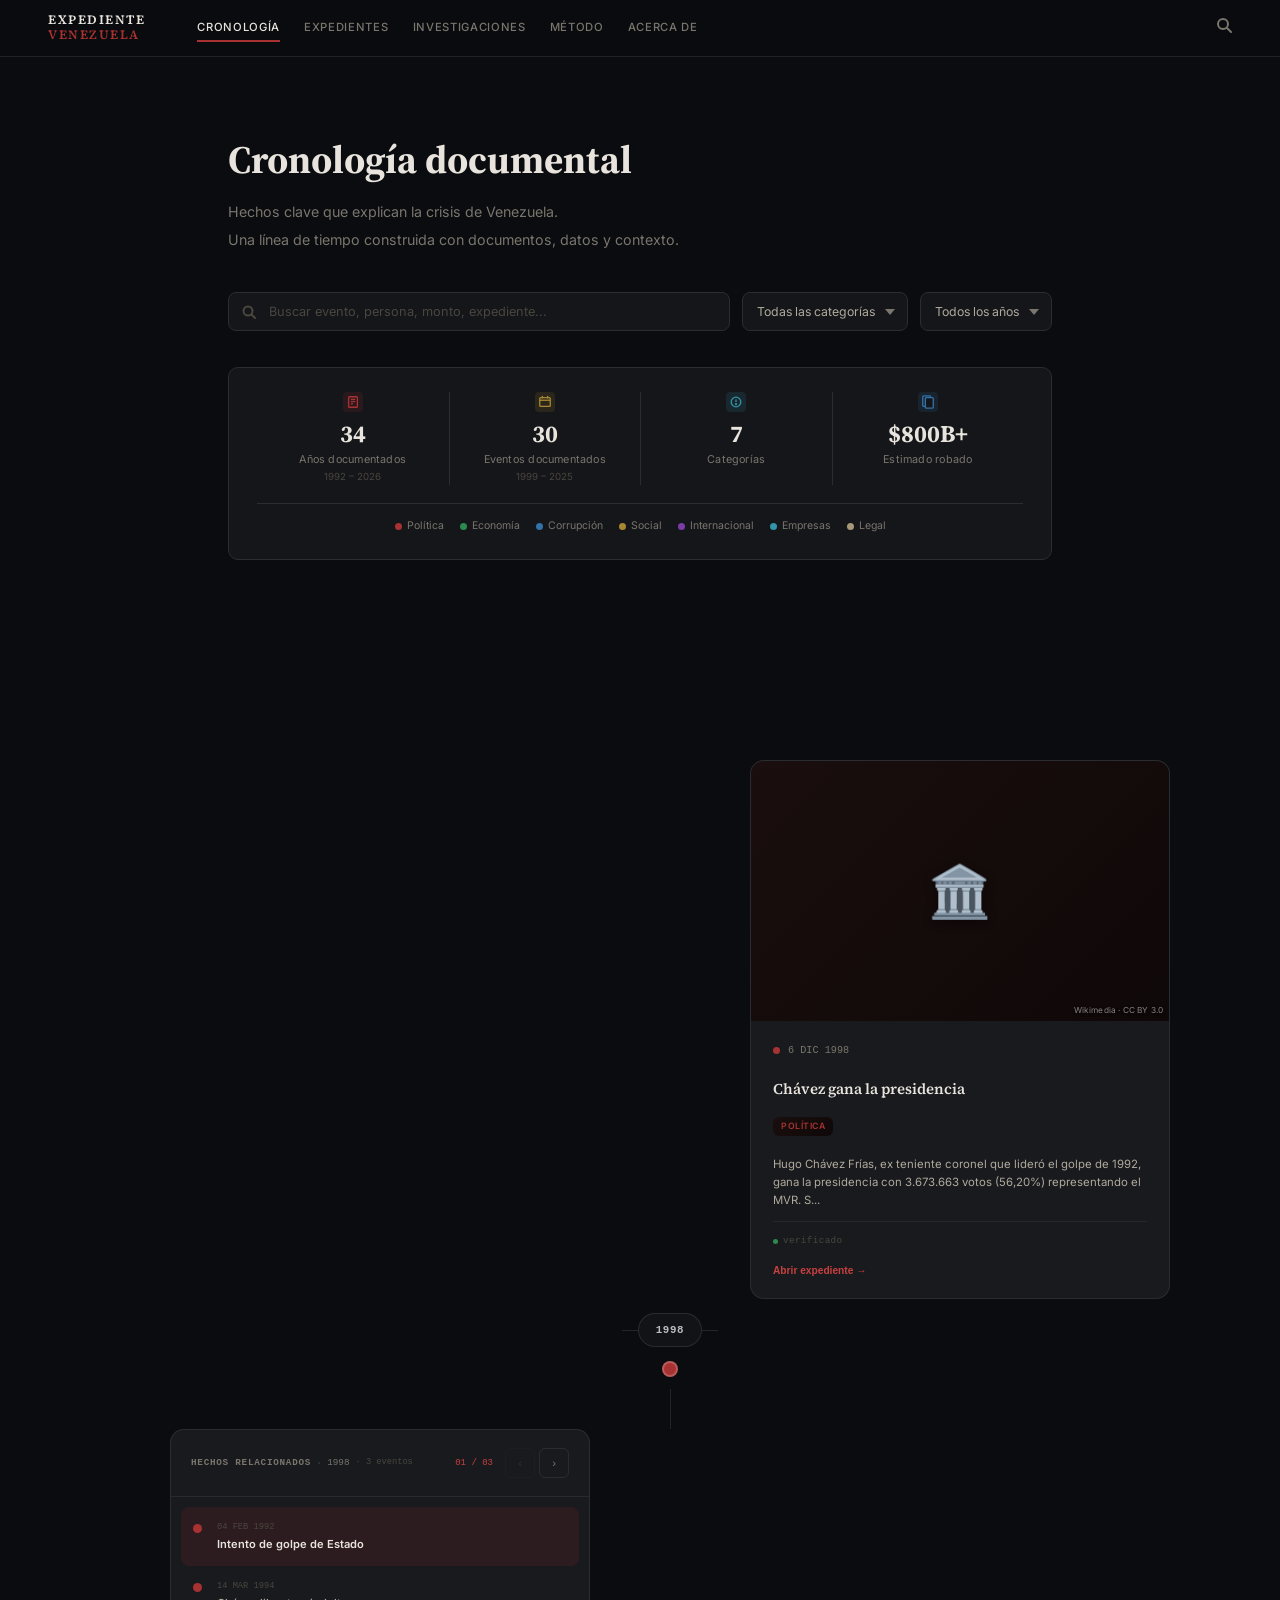
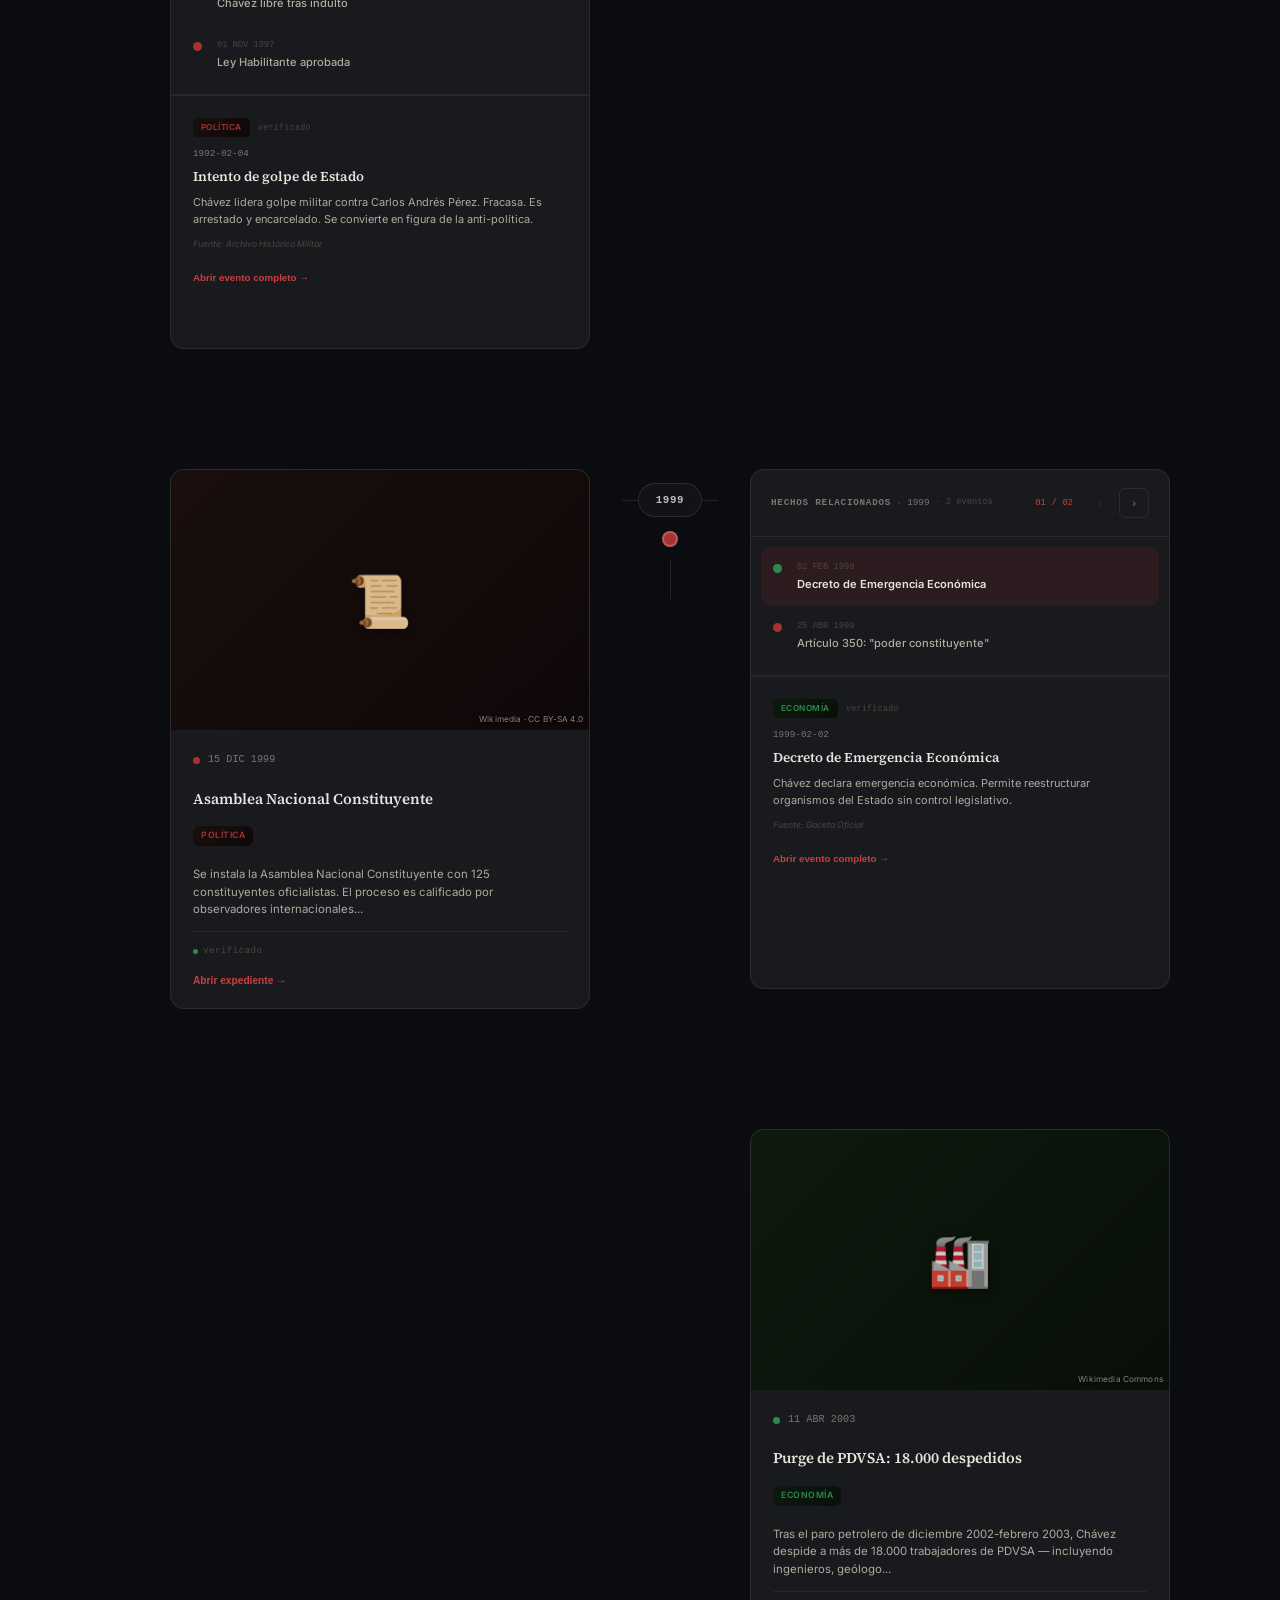
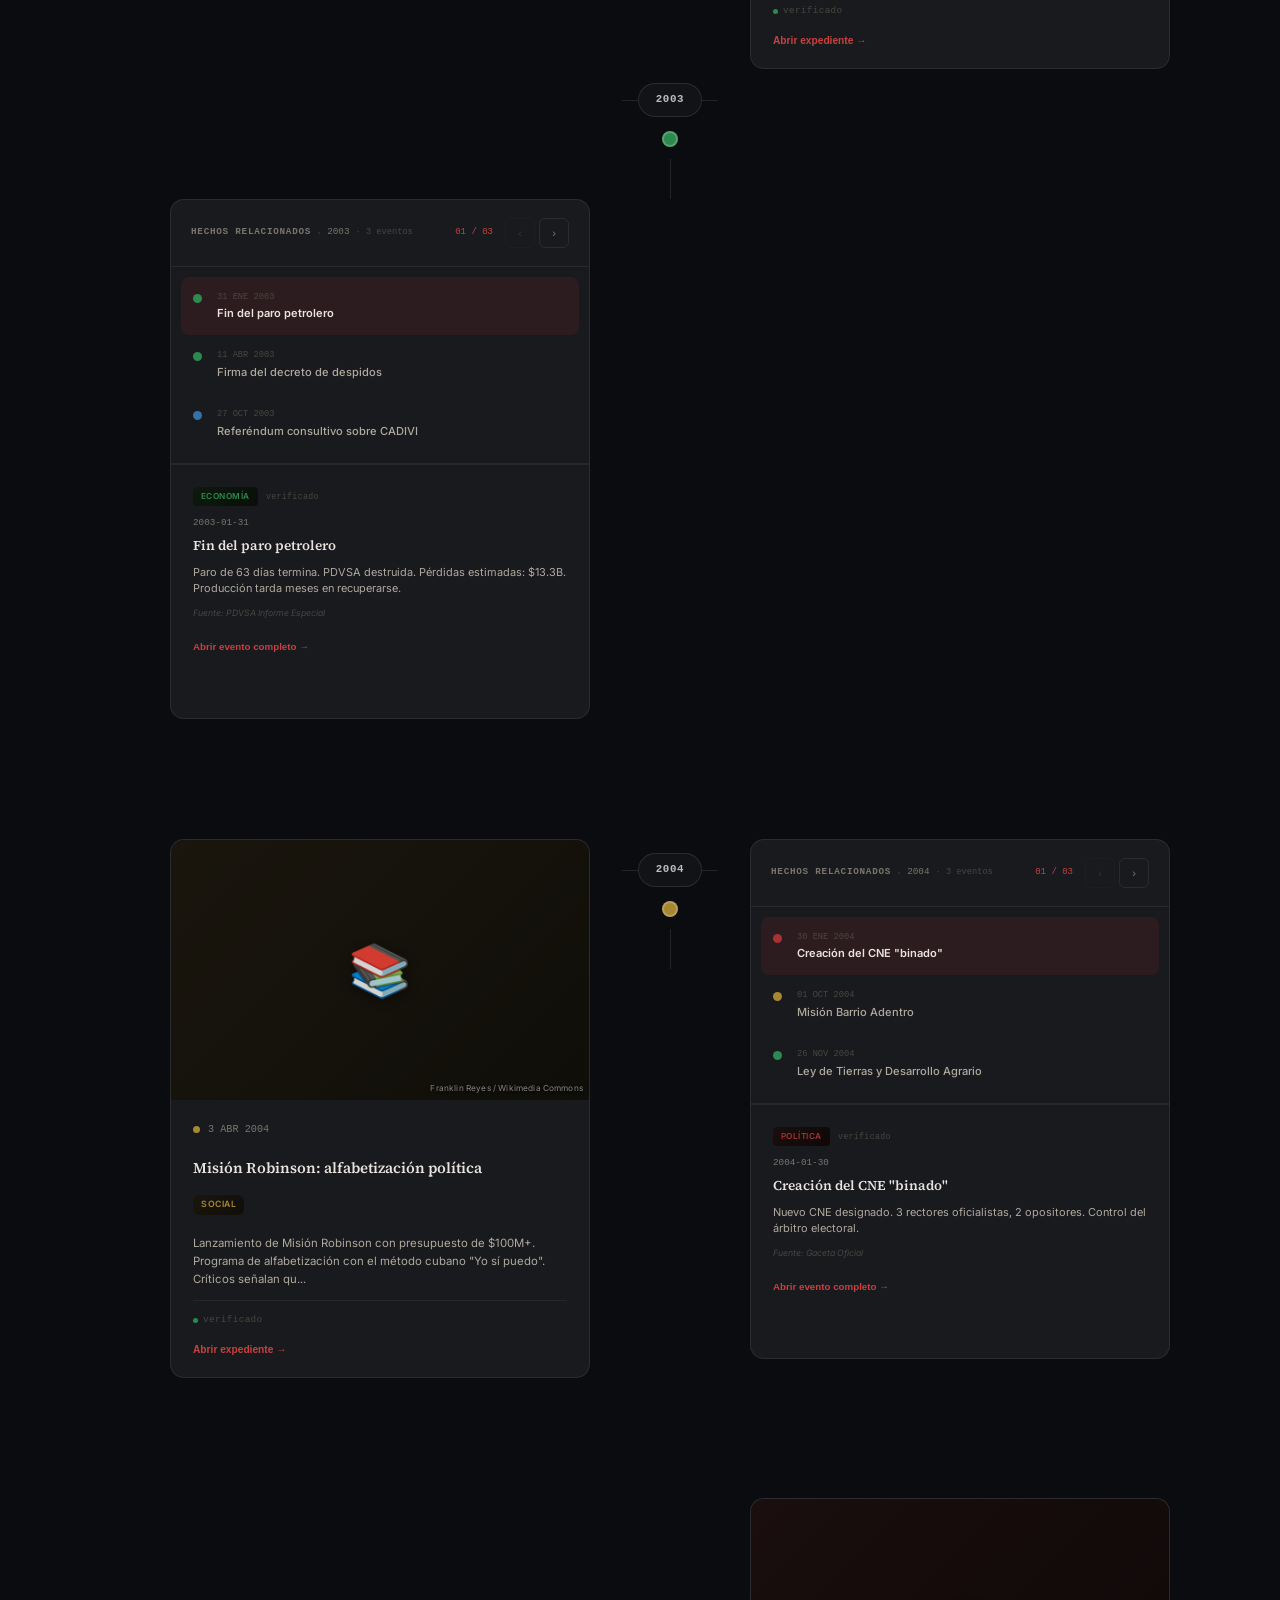
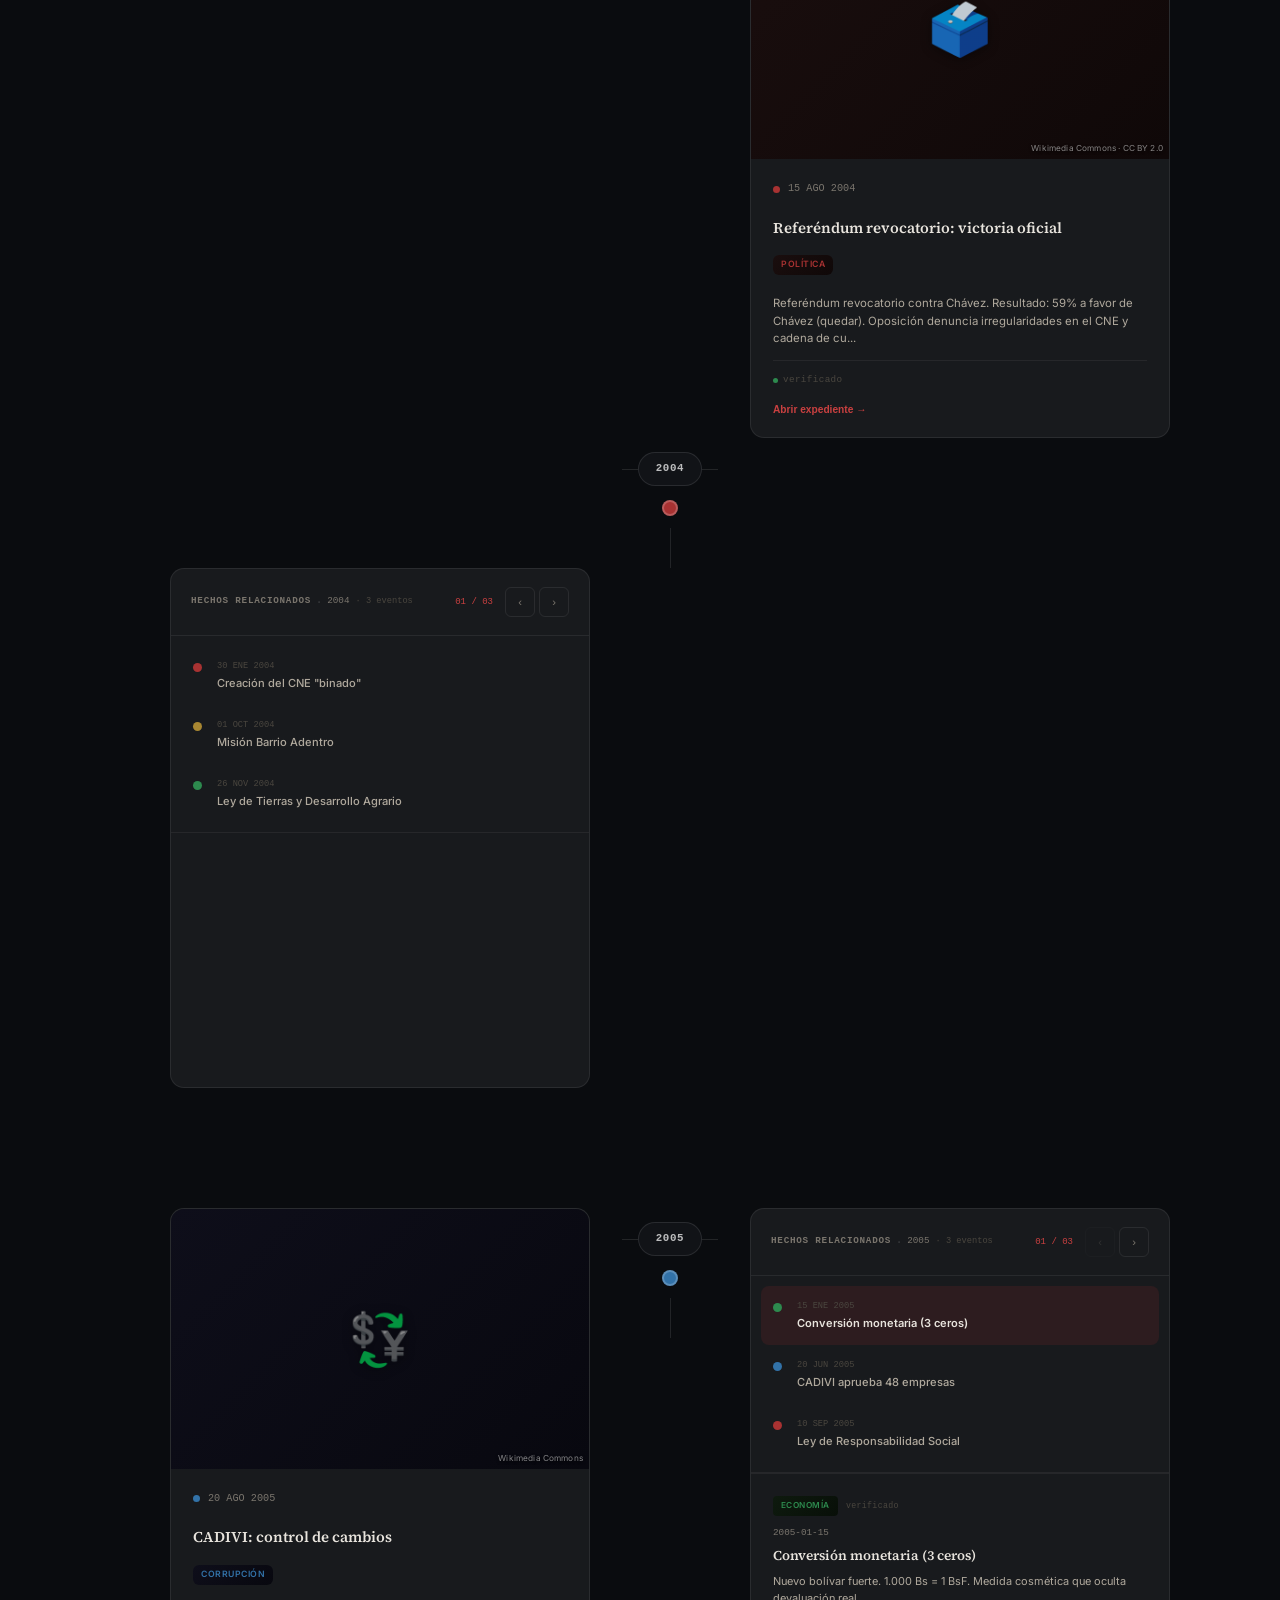
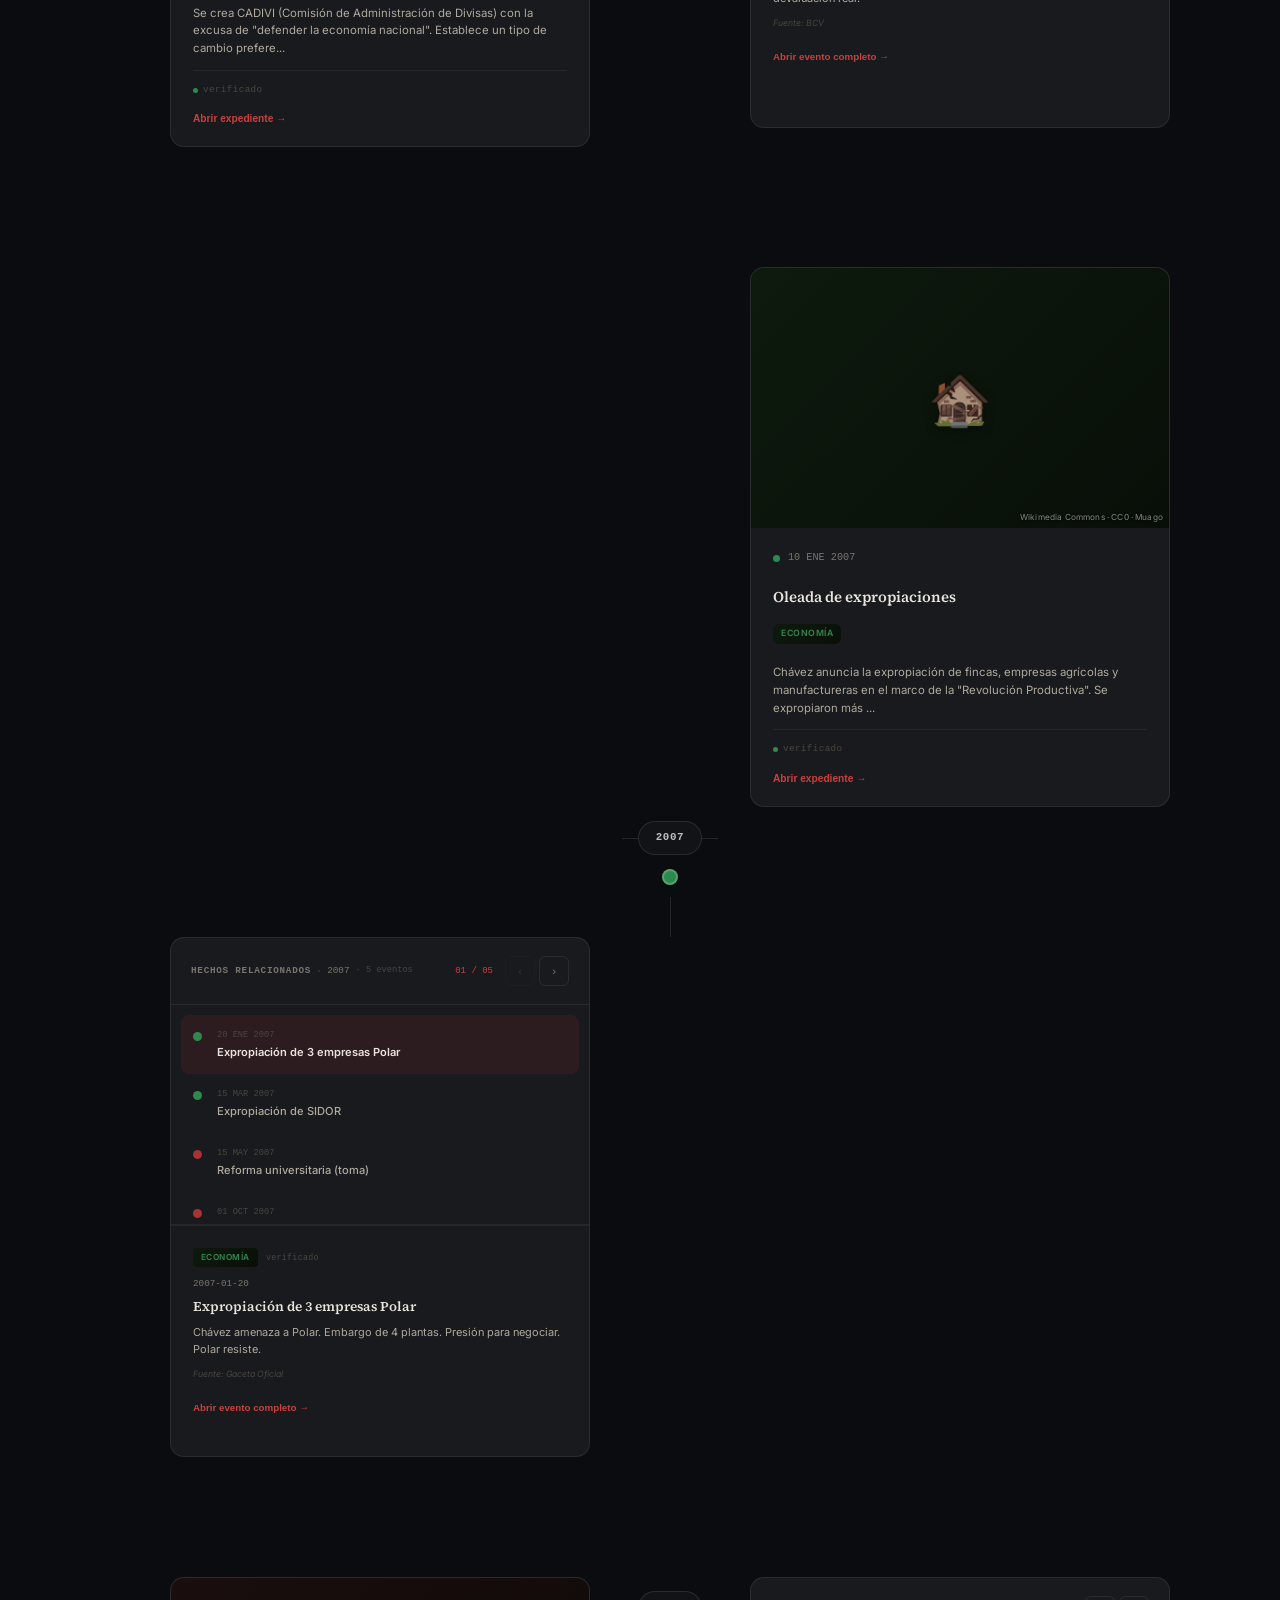
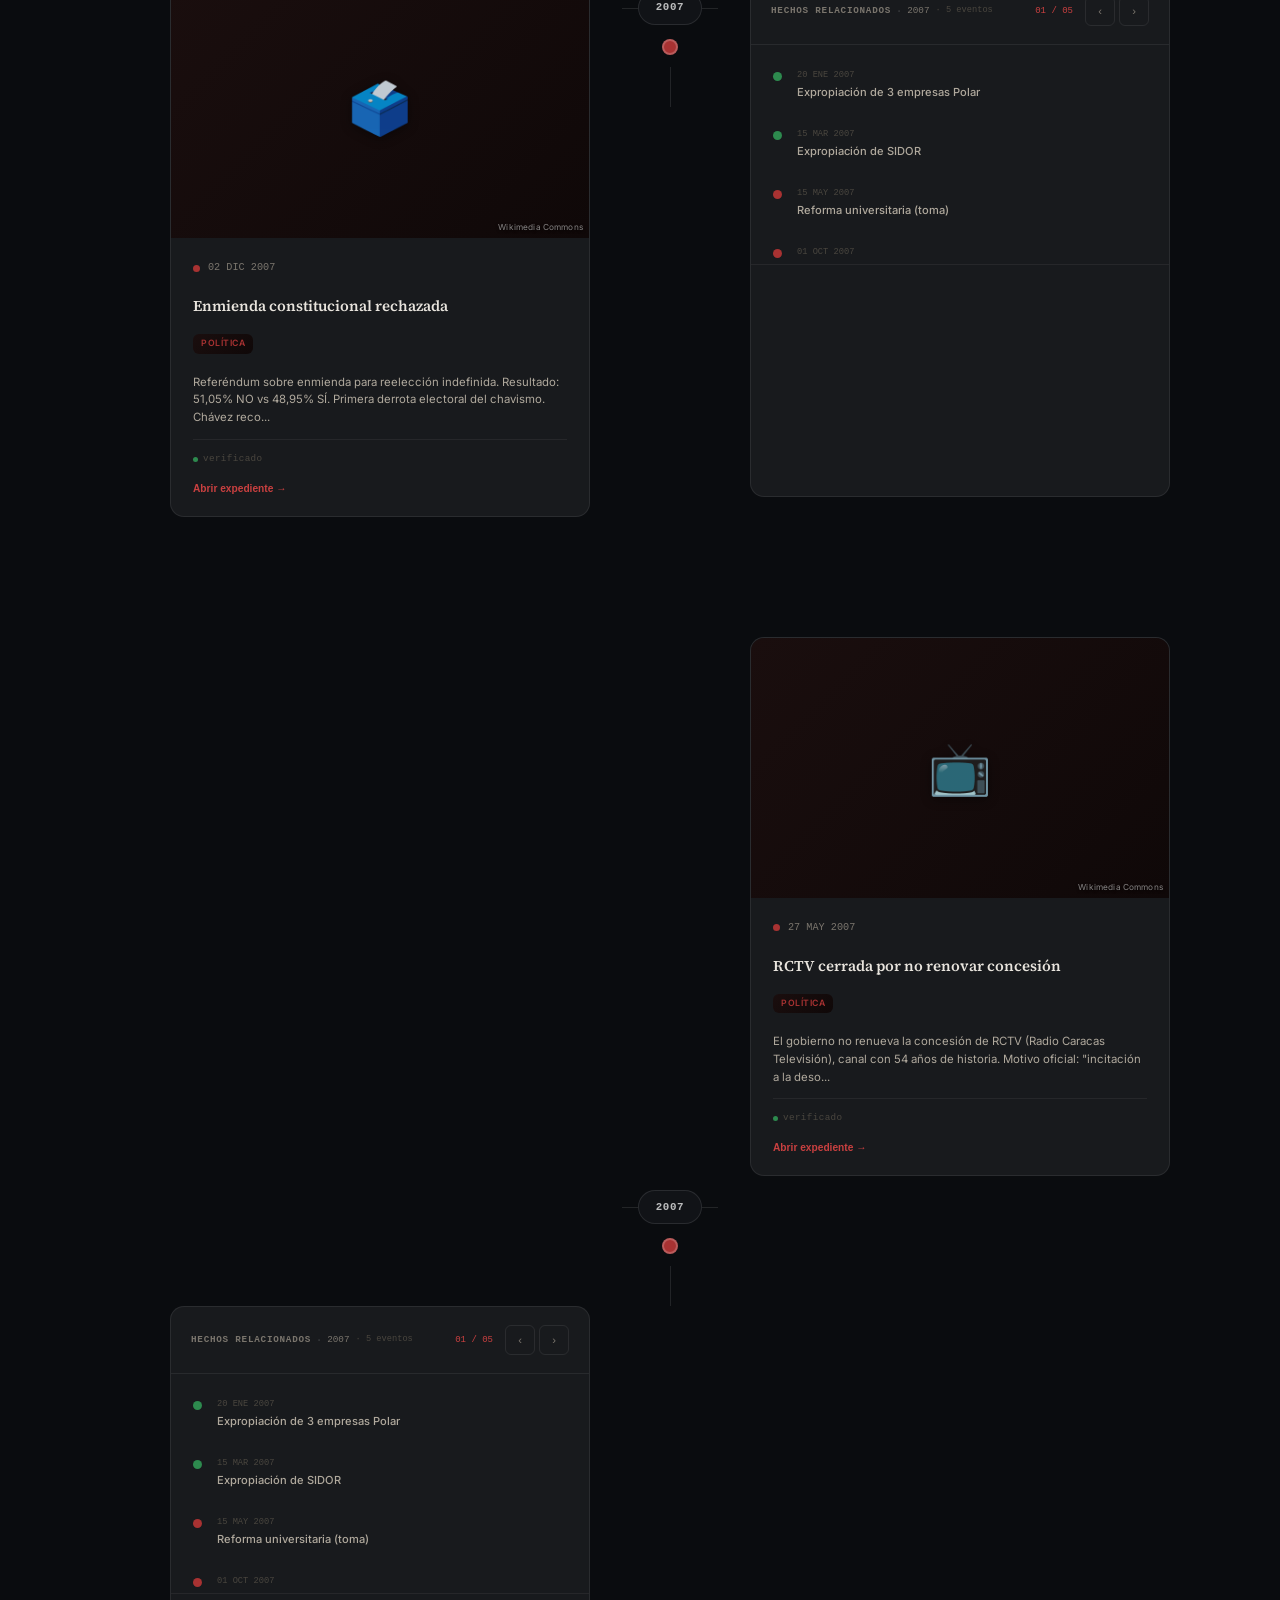
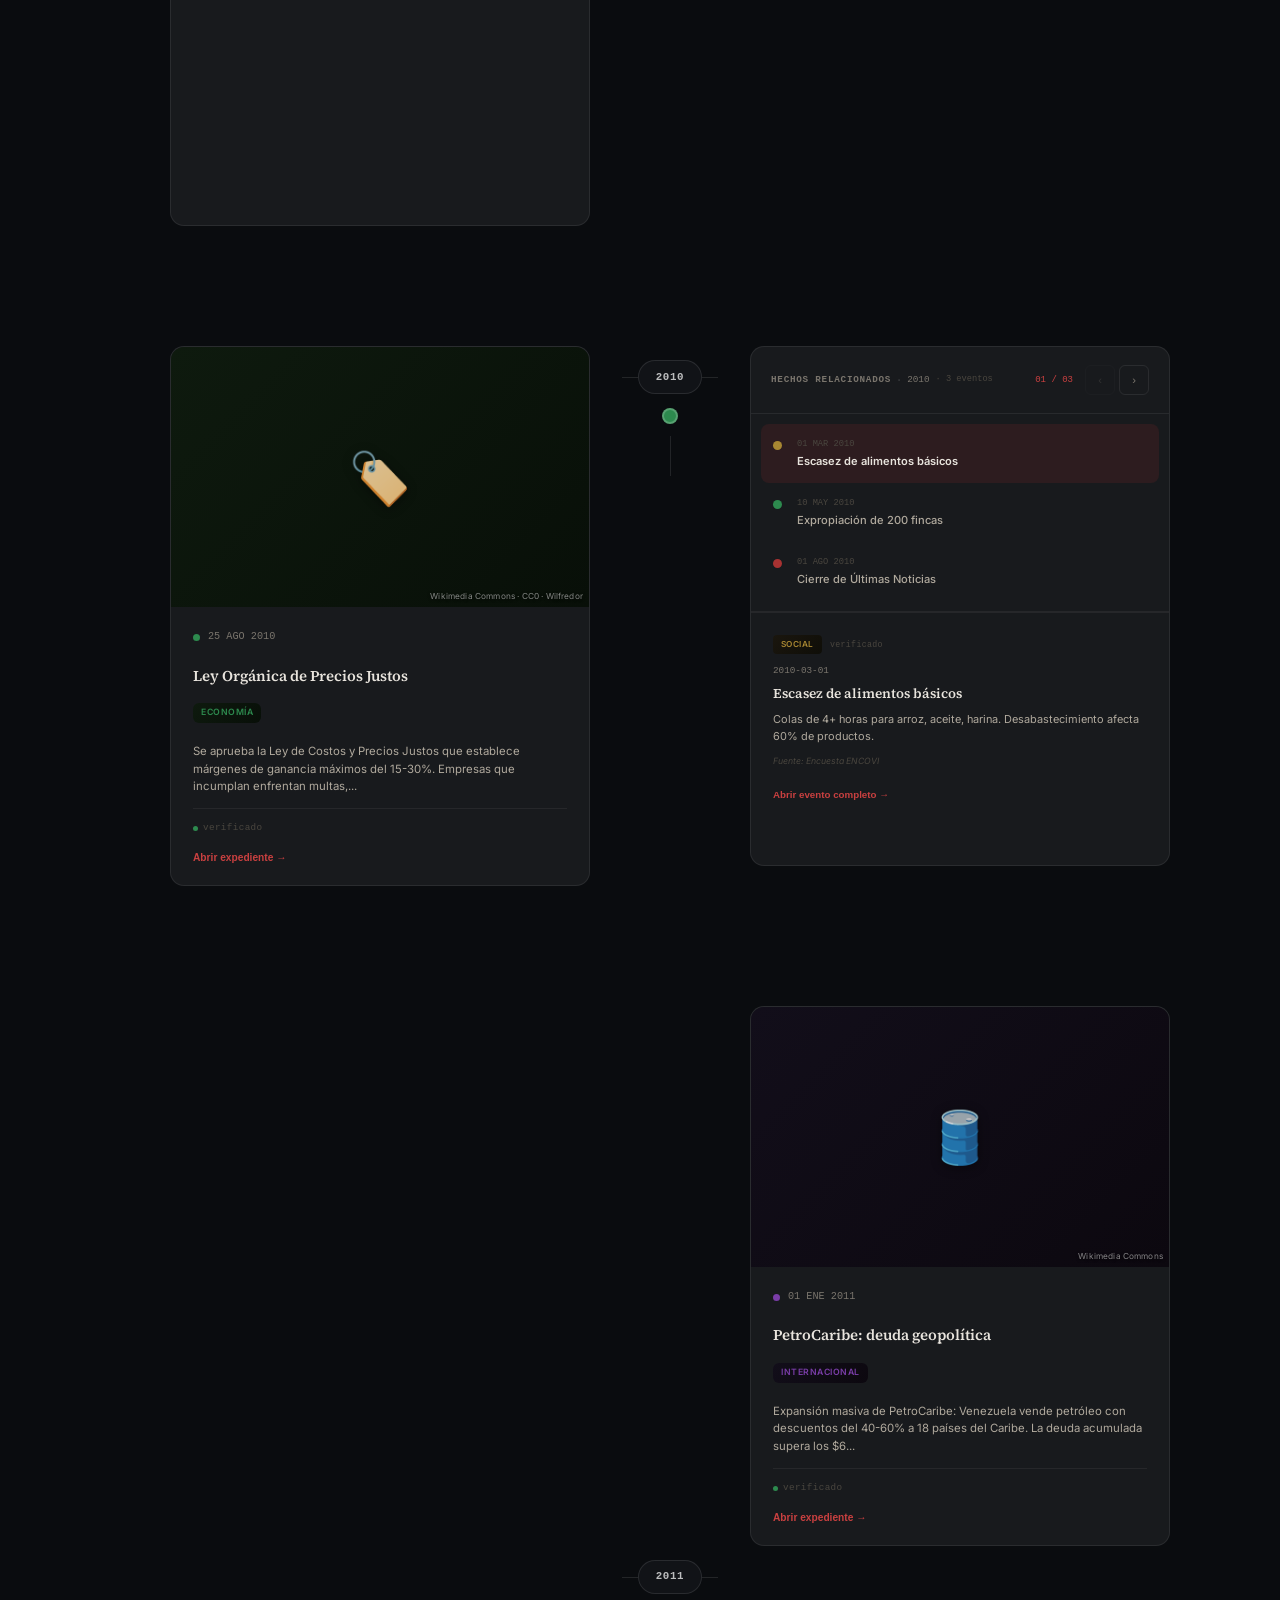
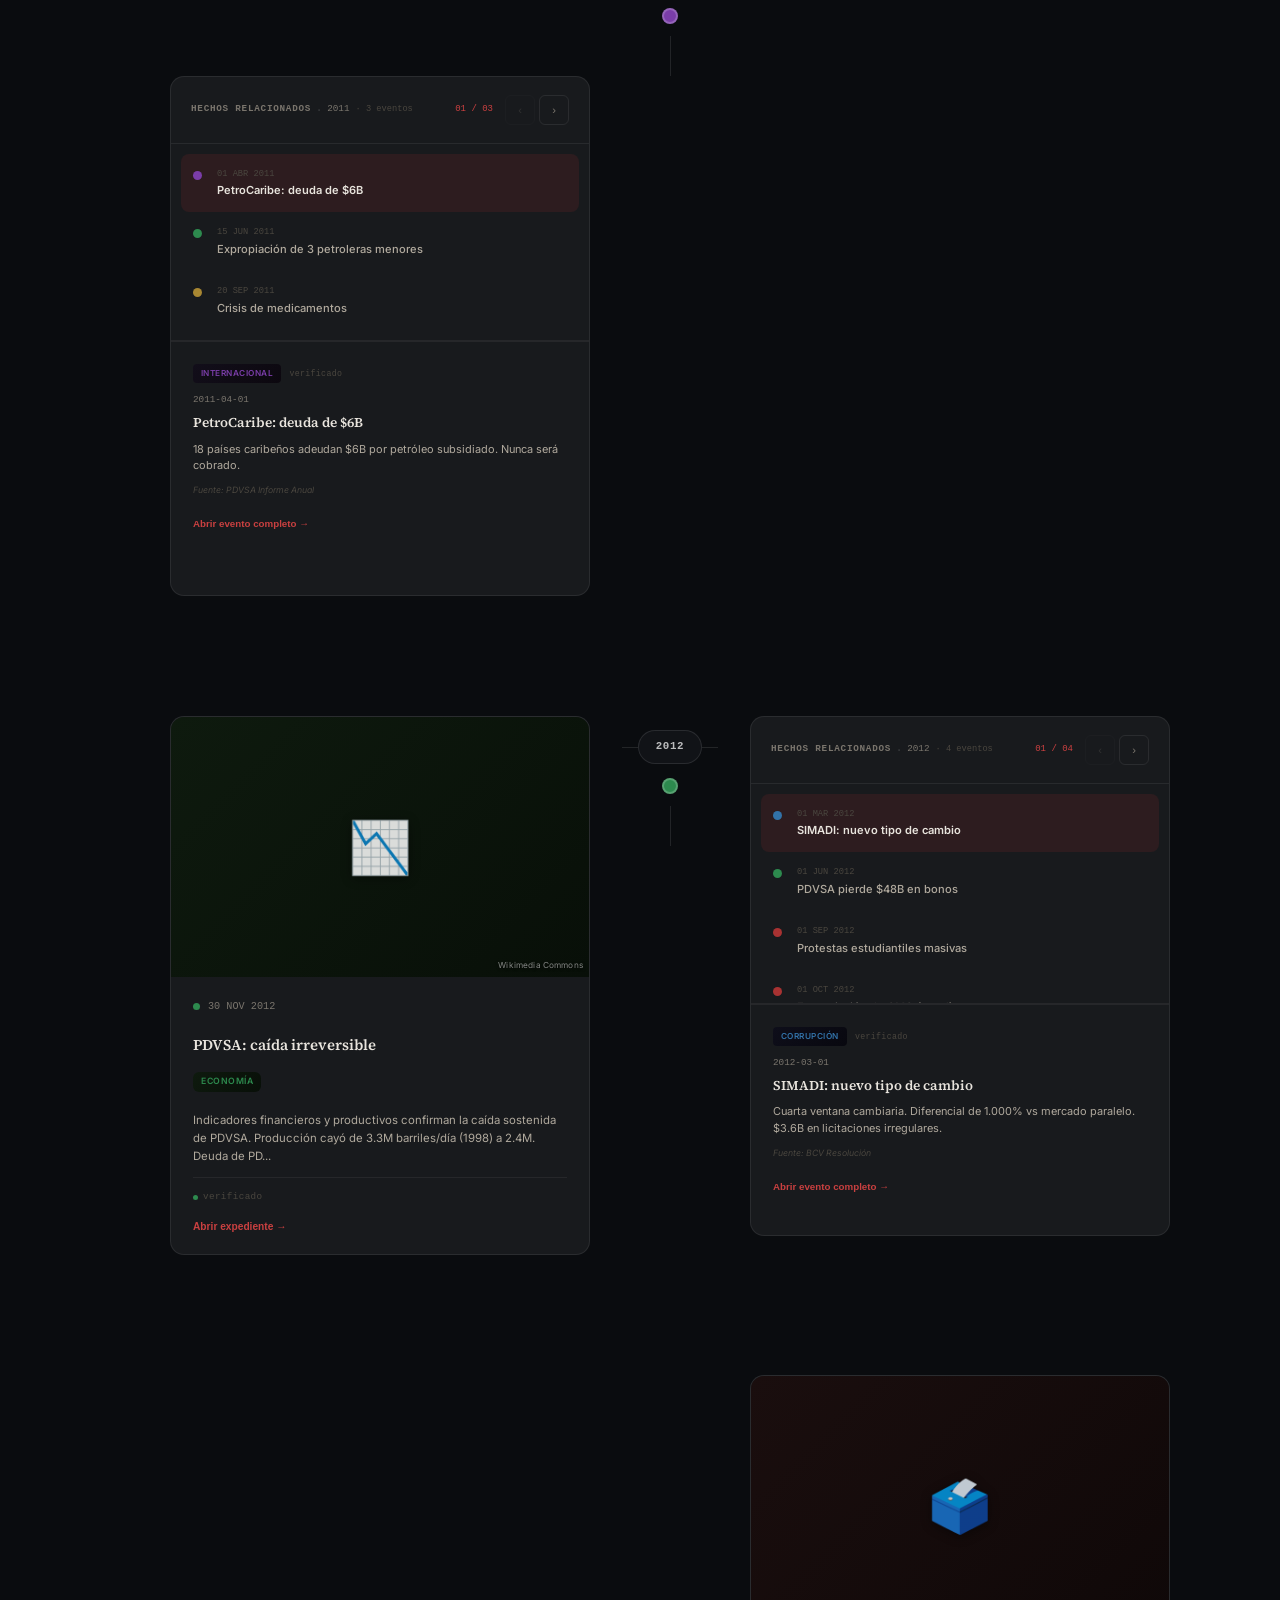
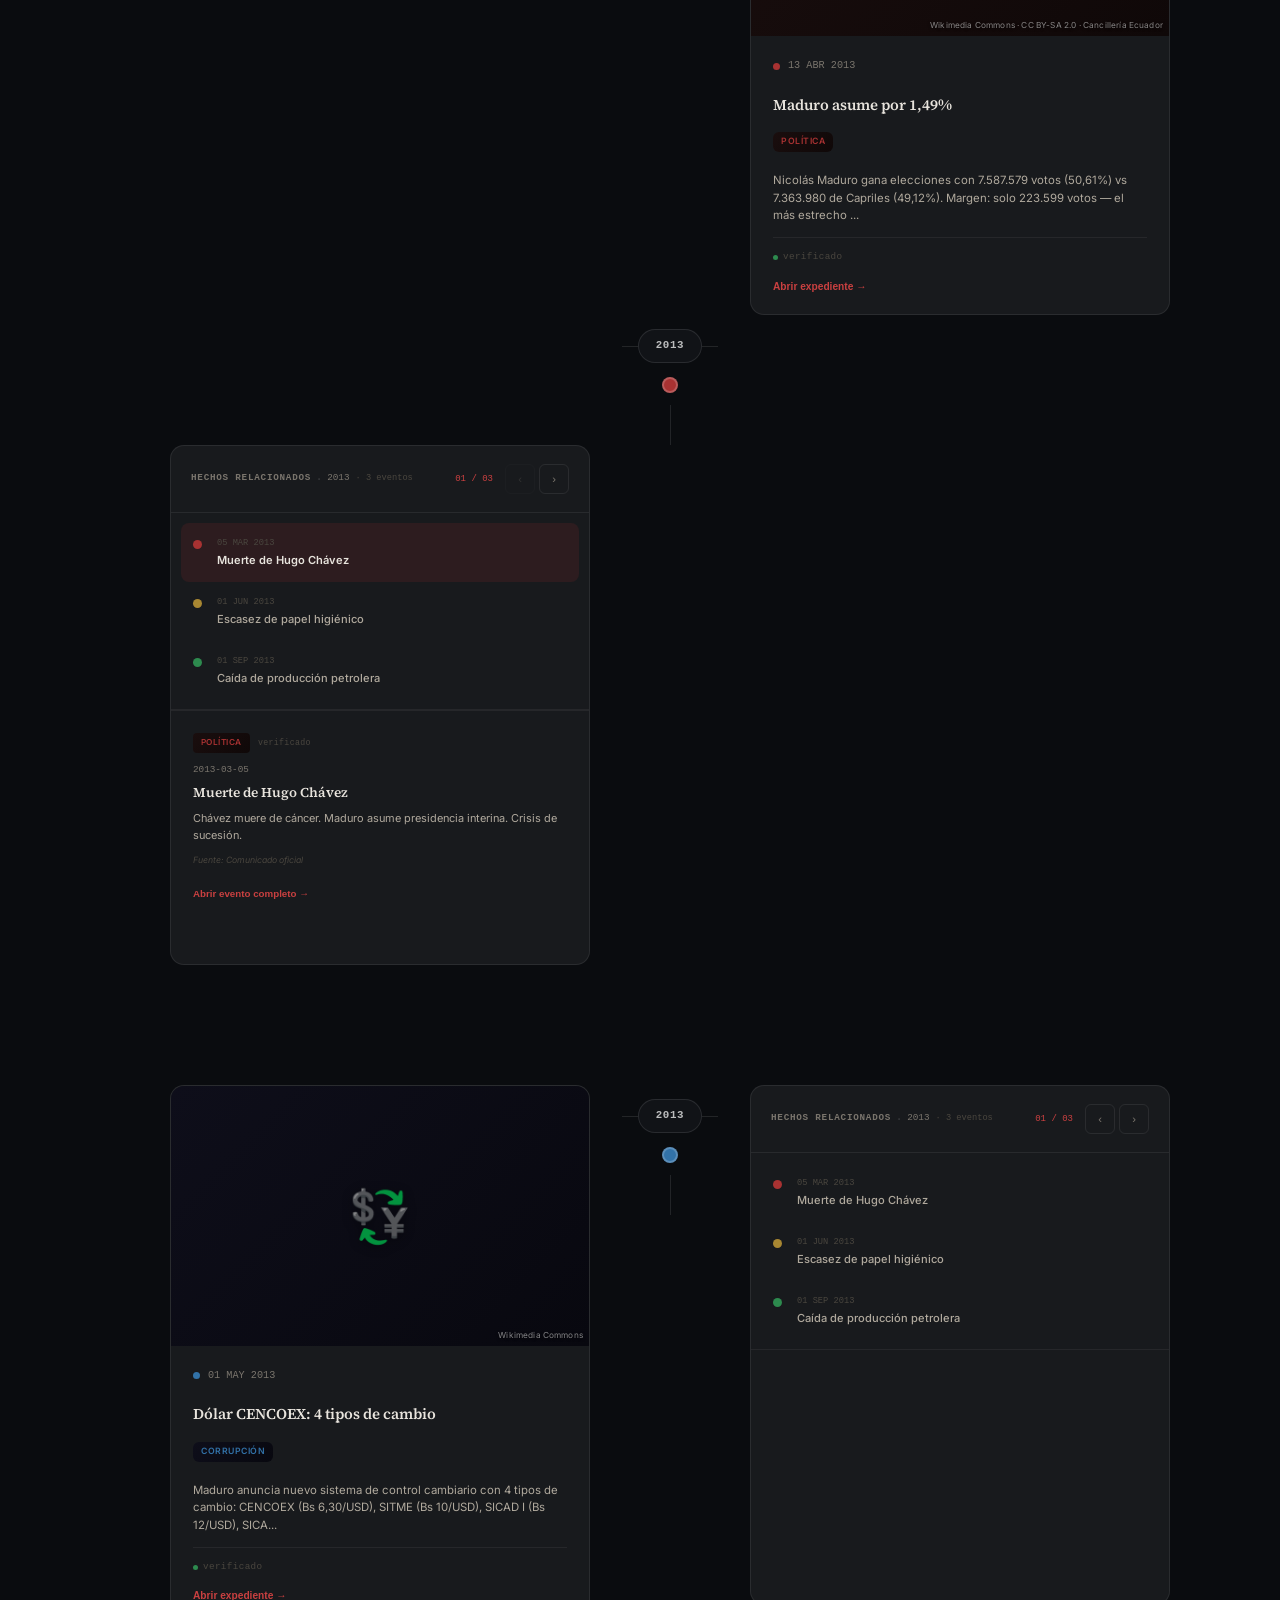
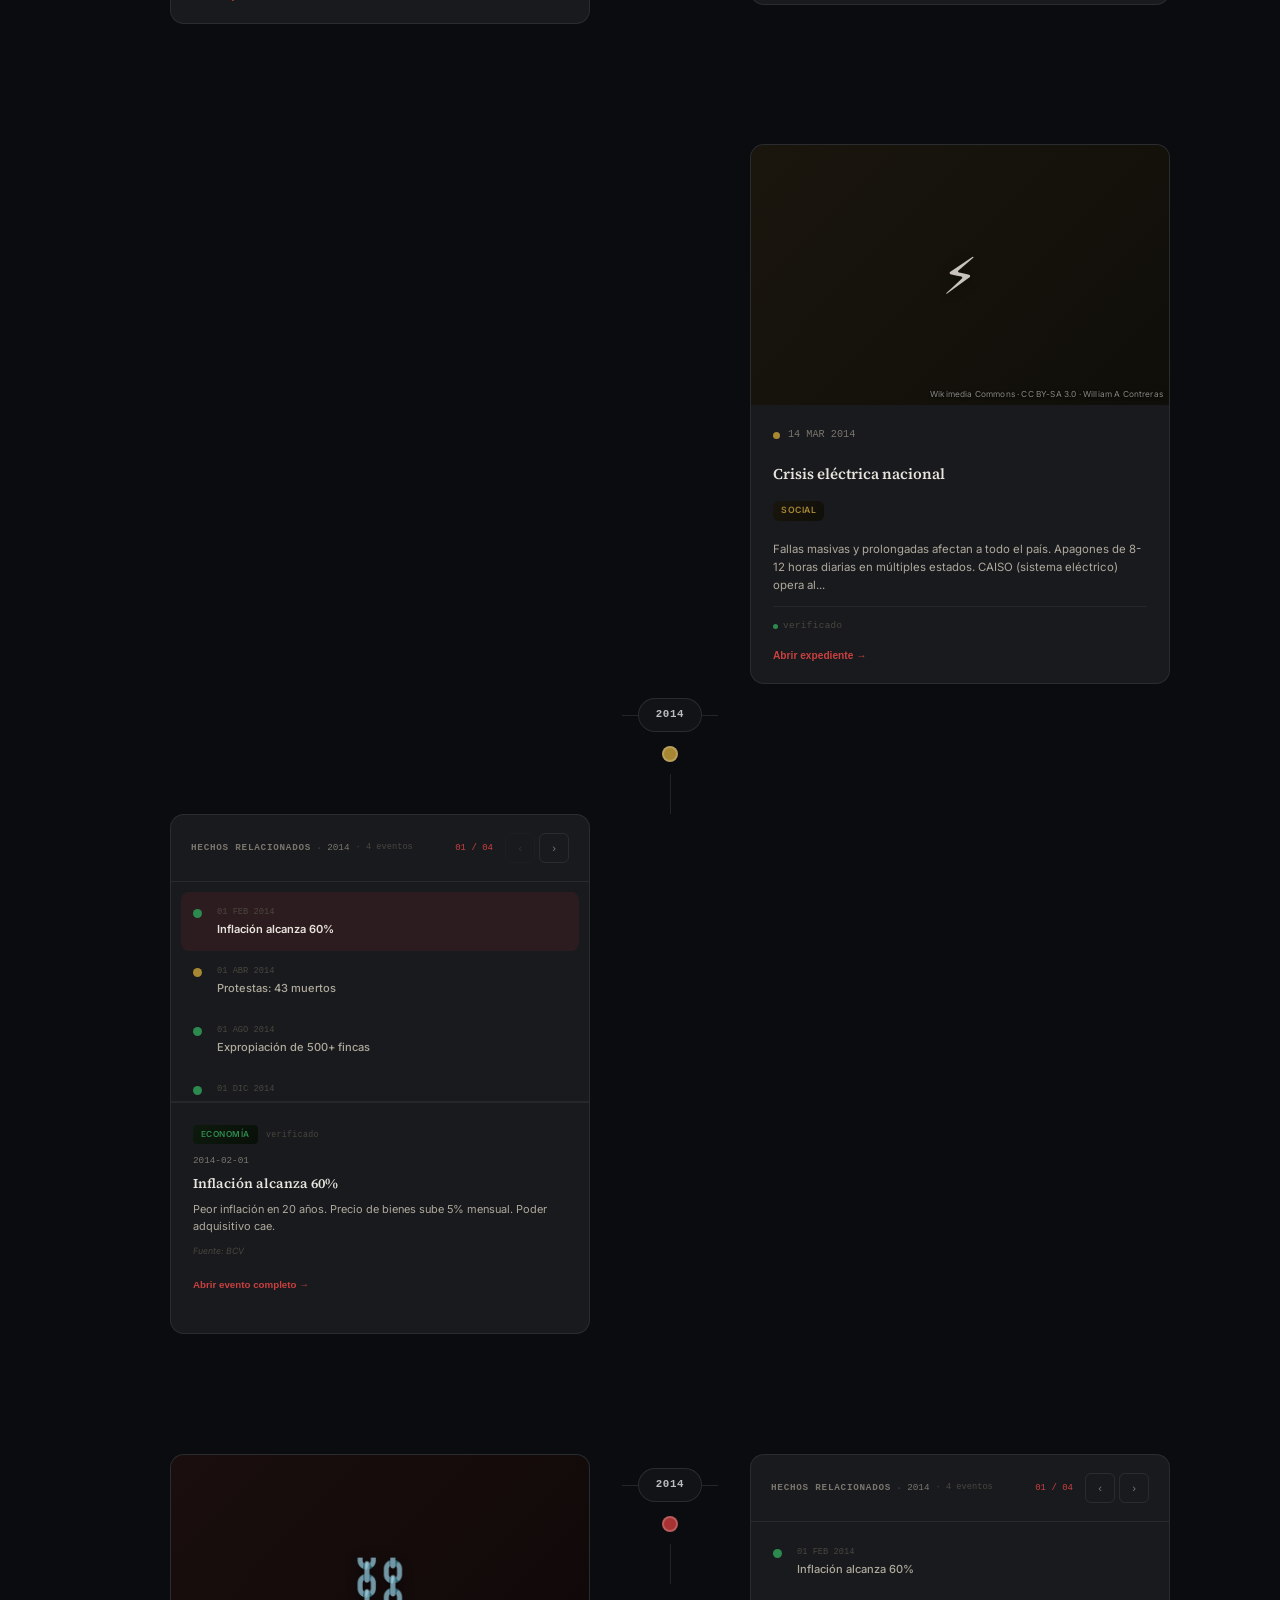
==== commit 75936803: "feat: all 54 denuncias with auto-dossier (resumen, contexto, fuentes, evidencias, conclusion)" ====
--- a/cronologia.html
+++ b/cronologia.html
@@ -113,27 +113,28 @@
 .method-link{flex-shrink:0;font-size:.78rem;font-weight:600;color:var(--red-light);text-decoration:none;transition:color .2s}
 .method-link:hover{color:var(--red)}
 
-/* ===== YEAR BLOCKS — Grid 3-col, balanced ===== */
-.year-block{position:relative;display:grid;grid-template-columns:minmax(420px,1fr) 96px minmax(420px,1fr);align-items:start;column-gap:32px;width:min(1280px,calc(100% - 64px));margin:100px auto 0;padding:0}
-.year-main{width:100%;max-width:540px;margin-top:48px}
+/* ===== YEAR BLOCKS — Grid 3-col, strict ===== */
+.year-block{position:relative;display:grid;grid-template-columns:minmax(420px,1fr) 96px minmax(420px,1fr);align-items:start;column-gap:32px;width:min(1280px,calc(100% - 64px));margin:120px auto 0;padding:0}
+.year-block+.year-block{margin-top:120px}
+.year-main{width:100%;max-width:540px}
 .year-main.right{grid-column:3;justify-self:end}
 .year-main.left{grid-column:1;justify-self:start}
 
-/* Central axis */
-.year-tl-node{position:relative;grid-column:2;display:flex;flex-direction:column;align-items:center;position:relative;min-height:100%;padding-top:48px}
+/* Central axis — top aligned with modules, no margin offsets */
+.year-tl-node{position:relative;grid-column:2;display:flex;flex-direction:column;align-items:center;padding-top:14px}
 .year-tl-node .node-year{display:inline-flex;align-items:center;justify-content:center;min-width:64px;height:34px;padding:0 14px;border-radius:999px;border:1px solid rgba(255,255,255,.10);background:#111317;color:rgba(255,255,255,.72);font-family:var(--mono);font-size:.72rem;font-weight:600;letter-spacing:.06em;z-index:2}
 .year-tl-node .node-dot{width:16px;height:16px;border-radius:50%;border:2px solid rgba(255,255,255,.20);flex-shrink:0;margin-top:14px;position:relative;z-index:2}
 .year-tl-node .axis-line{width:1px;flex:1;margin-top:12px;background:rgba(255,255,255,.10);min-height:40px}
 .year-tl-node .connector{position:absolute;height:1px;background:rgba(255,255,255,.10);z-index:1;pointer-events:none}
-.year-tl-node .connector.left{right:calc(50% + 16px);left:0;top:calc(48px + 17px)}
-.year-tl-node .connector.right{left:calc(50% + 16px);right:0;top:calc(48px + 17px)}
+.year-tl-node .connector.left{right:calc(50% + 16px);left:0;top:calc(14px + 17px)}
+.year-tl-node .connector.right{left:calc(50% + 16px);right:0;top:calc(14px + 17px)}
 
 /* Main event card */
-.tl-card{background:#181a1d;border:1px solid rgba(255,255,255,.08);border-radius:14px;overflow:hidden;cursor:pointer;transition:border-color .25s,box-shadow .25s;max-height:620px;display:flex;flex-direction:column}
+.tl-card{background:#181a1d;border:1px solid rgba(255,255,255,.08);border-radius:14px;overflow:hidden;cursor:pointer;transition:border-color .25s,box-shadow .25s;display:flex;flex-direction:column;min-height:520px;max-height:620px}
 .tl-card:hover{border-color:var(--red);box-shadow:0 4px 24px rgba(0,0,0,.3)}
 .tl-card.hidden{display:none}
 
-/* Card image 260px — emoji fallback on gradient */
+/* Card image fixed 260px */
 .card-img{width:100%;height:260px;overflow:hidden;position:relative;flex-shrink:0;display:flex;align-items:center;justify-content:center}
 .card-img img{position:absolute;inset:0;width:100%;height:100%;object-fit:cover;object-position:center;display:block;filter:brightness(.75) contrast(1.05);transition:filter .3s,transform .5s;z-index:1}
 .tl-card:hover .card-img img{filter:brightness(.85) contrast(1.1);transform:scale(1.04)}
@@ -156,11 +157,11 @@
 .card-btn{display:inline-flex;align-items:center;gap:4px;font-size:.68rem;font-weight:600;color:var(--red-light);cursor:pointer;transition:color .2s;background:none;border:none;padding:0;margin-top:4px;align-self:flex-start}
 .card-btn:hover{color:var(--red)}
 
-/* Related viewer — single card */
-.year-grained{width:100%;max-width:540px;margin-top:48px}
+/* Related viewer — single card, same vertical start as main card */
+.year-grained{width:100%;max-width:540px}
 .year-grained.right{grid-column:3;justify-self:end}
 .year-grained.left{grid-column:1;justify-self:start}
-.gr-module{background:#181a1d;border:1px solid rgba(255,255,255,.08);border-radius:14px;overflow:hidden;display:flex;flex-direction:column}
+.gr-module{background:#181a1d;border:1px solid rgba(255,255,255,.08);border-radius:14px;overflow:hidden;display:flex;flex-direction:column;min-height:520px;max-height:620px}
 
 /* Related header — 64px */
 .gr-header{min-height:64px;padding:18px 20px;display:flex;align-items:center;justify-content:space-between;gap:12px;border-bottom:1px solid rgba(255,255,255,.07);flex-shrink:0}
@@ -224,12 +225,13 @@
   .method-inner{flex-direction:column;text-align:center}
   .side-panel{width:100vw}
   .year-block{grid-template-columns:32px minmax(0,1fr);gap:16px;margin:80px auto 0}
-  .year-main{grid-column:2;max-width:none;width:100%;justify-self:stretch;margin-top:0}
+  .year-block+.year-block{margin-top:80px}
+  .year-main{grid-column:2;max-width:none;width:100%;justify-self:stretch}
   .year-main.right,.year-main.left{grid-column:2}
-  .year-tl-node{grid-column:1;flex-direction:column;align-items:center;padding-top:0;min-height:100%}
+  .year-tl-node{grid-column:1;flex-direction:column;align-items:center;padding-top:0}
   .year-tl-node .connector{display:none}
   .year-tl-node .axis-line{display:none}
-  .year-grained{grid-column:2;max-width:none;width:100%;justify-self:stretch;margin-top:0}
+  .year-grained{grid-column:2;max-width:none;width:100%;justify-self:stretch}
   .year-grained.right,.year-grained.left{grid-column:2}
   .gr-module{max-height:none}
   .gr-list{max-height:none}
@@ -388,7 +390,7 @@
 {id:2,y:1999,date:'1999-12-15',displayDate:'15 DIC 1999',title:'Asamblea Nacional Constituyente',cat:'POLÍTICA',summary:'Se instala la Asamblea Nacional Constituyente con 125 constituyentes oficialistas. El proceso es calificado por observadores internacionales como "conducido sin garantías de representatividad plural". Se redacta la Constitución de 1999.',impact:'Nueva Constitución concentra poderes en el ejecutivo: reelección indefinida, control de la Fuerza Armada, eliminación del Senado. Base legal para la concentración de poder que facilita la corrupción futura.',context:'La ANC fue elegida en un proceso donde la oposición boicoteó masivamente. La nueva carta magna fue aprobada por referéndum en diciembre de 1999 con un 71,78% de apoyo, aunque con baja participación opositora.',sources:['Gaceta Oficial N° 36.581','Corte Interamericana de Derechos Humanos','OEA Informe 2000'],tags:['constituyente','constitución','poder','reelección'],img:'📜',imgSrc:'https://upload.wikimedia.org/wikipedia/commons/thumb/b/b6/Asamblea_Nacional_Constituyente_Venezuela_1999.svg/1280px-Asamblea_Nacional_Constituyente_Venezuela_1999.svg.png',imgCredit:'Wikimedia · CC BY-SA 4.0'},
 {id:3,y:2003,date:'2003-04-11',displayDate:'11 ABR 2003',title:'Purge de PDVSA: 18.000 despedidos',cat:'ECONOMÍA',summary:'Tras el paro petrolero de diciembre 2002-febrero 2003, Chávez despide a más de 18.000 trabajadores de PDVSA — incluyendo ingenieros, geólogos y gerentes con décadas de experiencia técnica. Producción cae de 3 millones a 25.000 barriles/día temporalmente.',impact:'Destrucción irreversible de capital humano petrolero. PDVSA nunca recuperó niveles de producción ni eficiencia. Pérdida estimada de $50B+ en producción no realizada entre 2003-2020. Financiamiento de misiones con dividendos petroleros.',context:'El paro petrolero buscó forzar elecciones anticipadas. Chávez respondió con la intervención y reestructuración de PDVSA, reemplazando personal técnico con cuadros políticos leales.',sources:['PDVSA Annual Reports','OPEP Statistical Bulletins','Banco Central de Venezuela'],tags:['PDVSA','petróleo','paro','despidos','producción'],img:'🏭',imgSrc:'https://upload.wikimedia.org/wikipedia/commons/thumb/1/14/20021210-Toma-de-bomba4.jpg/1280px-20021210-Toma-de-bomba4.jpg',imgCredit:'Wikimedia Commons'},
 {id:4,y:2004,date:'2004-04-03',displayDate:'3 ABR 2004',title:'Misión Robinson: alfabetización política',cat:'SOCIAL',summary:'Lanzamiento de Misión Robinson con presupuesto de $100M+. Programa de alfabetización con el método cubano "Yo sí puedo". Críticos señalan que el material incluía contenido político partidista y símbolos bolivarianos.',impact:'Primer modelo de misiones sociales paralelas a instituciones del Estado. Creación de aparato paralelo de distribución de recursos sin control legislativo. Precedente para CLAP y otros mecanismos de control social.',context:'Las misiones sociales se multiplicaron: Robinson I/II, Ribas, Sucre, Barrio Adentro, Mercal. Presupuesto combinado superó los $30B entre 2004-2012 sin auditorías independientes.',sources:['AN Plan de Inversión Pública','Contraloría General','CUBA Ministry of Education'],tags:['misiones','alfabetización','Cuba','control social','presupuesto'],img:'📚',imgSrc:'https://upload.wikimedia.org/wikipedia/commons/thumb/a/a3/Mision_robinson_wayuu_by_Franklin_Reyes.png/1280px-Mision_robinson_wayuu_by_Franklin_Reyes.png',imgCredit:'Franklin Reyes / Wikimedia Commons'},
-{id:5,y:2004,date:'2004-08-15',displayDate:'15 AGO 2004',title:'Referéndum revocatorio: victoria oficial',cat:'POLÍTICA',summary:'Referéndum revocatorio contra Chávez. Resultado: 59% a favor de Chávez (quedar). Oposición denuncia irregularidades en el CNE y cadena de custodia de los votos. Observadores internacionales (OEA, Carter Center) validan resultado.',impact:'Chávez consolida poder hasta 2013. Se fortalece el control del CNE y el sistema electoral. La oposición queda desarticulada y fragmentada para años.',context:'El proceso se realizó tras un año de negociaciones entre gobierno y oposición mediadas por la OEA. El CNE implementó el voto electrónico con auditorías limitadas.',sources:['CNE Resultados Oficiales','OEA Misión de Observación','Carter Center Report'],tags:['referéndum','revocatorio','CNE','voto electrónico'],img:'🗳️',imgSrc:'https://upload.wikimedia.org/wikipedia/commons/thumb/9/9f/Refer%C3%A9ndum_presidencial_de_Venezuela_de_2004_-_Resultados_por_Estado.svg/1280px-Refer%C3%A9ndum_presidencial_de_Venezuela_de_2004_-_Resultados_por_Estado.svg.png',imgCredit:'Wikimedia Commons'},
+{id:5,y:2004,date:'2004-08-15',displayDate:'15 AGO 2004',title:'Referéndum revocatorio: victoria oficial',cat:'POLÍTICA',summary:'Referéndum revocatorio contra Chávez. Resultado: 59% a favor de Chávez (quedar). Oposición denuncia irregularidades en el CNE y cadena de custodia de los votos. Observadores internacionales (OEA, Carter Center) validan resultado.',impact:'Chávez consolida poder hasta 2013. Se fortalece el control del CNE y el sistema electoral. La oposición queda desarticulada y fragmentada para años.',context:'El proceso se realizó tras un año de negociaciones entre gobierno y oposición mediadas por la OEA. El CNE implementó el voto electrónico con auditorías limitadas.',sources:['CNE Resultados Oficiales','OEA Misión de Observación','Carter Center Report'],tags:['referéndum','revocatorio','CNE','voto electrónico'],img:'🗳️',imgSrc:'https://upload.wikimedia.org/wikipedia/commons/thumb/b/bf/Venenzolano_exige_votar_ante_CNE_2004.jpg/1280px-Venenzolano_exige_votar_ante_CNE_2004.jpg',imgCredit:'Wikimedia Commons · CC BY 2.0'},
 {id:6,y:2005,date:'2005-08-20',displayDate:'20 AGO 2005',title:'CADIVI: control de cambios',cat:'CORRUPCIÓN',summary:'Se crea CADIVI (Comisión de Administración de Divisas) con la excusa de "defender la economía nacional". Establece un tipo de cambio preferencial de Bs 1.600/USD vs mercado paralelo que alcanzará Bs 1.000.000+/USD. El sistema genera un diferencial cambiario que se convierte en la mayor fuente de corrupción de la historia venezolana.',impact:'CADIVI y su sucesor CENCOEX canalizaron más de $50B en divisas preferenciales que nunca llegaron a la producción. El "juicio político" contra 22+ banqueros en 2009 revela desfalco masivo, pero la estructura de control continuó bajo otros nombres.',context:'El control cambiario se mantuvo durante 15 años bajo diferentes nombres: CADIVI (2005-2010), CENCOEX (2010-2013), SITME (2010-2013), DICOM (2013-2019). Cada transición ocultó irregularidades del sistema anterior.',sources:['BCV Informes','Fiscalía General','Transparencia Venezuela','PetroBarinas Case Files'],tags:['CADIVI','control cambiario','divisas','diferencial','banqueros'],img:'💱',imgSrc:'https://upload.wikimedia.org/wikipedia/commons/thumb/5/57/Cadivi_sign_in_S%C3%A3o_Paulo.jpg/1280px-Cadivi_sign_in_S%C3%A3o_Paulo.jpg',imgCredit:'Wikimedia Commons'},
 {id:7,y:2007,date:'2007-01-10',displayDate:'10 ENE 2007',title:'Oleada de expropiaciones',cat:'ECONOMÍA',summary:'Chávez anuncia la expropiación de fincas, empresas agrícolas y manufactureras en el marco de la "Revolución Productiva". Se expropiaron más de 1.000 empresas entre 2007-2012, incluyendo plantas de producción de alimentos, cemento y acero.',impact:'Destrucción del aparato productivo privado. Venezuela pasó de importar $5B a $50B+ en alimentos y bienes. Desempleo formal y productividad cayeron dramáticamente. Economía completamente dependiente de petróleo.',context:'Las expropiaciones se aceleraron con la Ley de Tierras, la nacionalización de sectores estratégicos y decretos de emergencia económica. Empresas expropiadas incluyen: Cargill, Polar (parcial), Sidor, CVG.',sources:['Gaceta Oficial','ProVenezuela','Fedecámaras','ANDA'],tags:['expropiaciones','nacionalización','productividad','agricultura','industria'],img:'🏚️',imgSrc:'https://upload.wikimedia.org/wikipedia/commons/thumb/4/42/Ojos_de_Ch%C3%A1vez_en_la_Kellogg%27s.jpg/1280px-Ojos_de_Ch%C3%A1vez_en_la_Kellogg%27s.jpg',imgCredit:'Wikimedia Commons · CC0 · Muago'},
 {id:8,y:2007,date:'2007-12-02',displayDate:'02 DIC 2007',title:'Enmienda constitucional rechazada',cat:'POLÍTICA',summary:'Referéndum sobre enmienda para reelección indefinida. Resultado: 51,05% NO vs 48,95% SÍ. Primera derrota electoral del chavismo. Chávez reconoce resultado. La oposición celebra "un voto por la democracia".',impact:'Demostró que el sistema electoral podía funcionar contra el oficialismo. Chávez respondió con mayor control institucional: eliminación de gobernadores intermedios, Ley Habilitante, y fortalecimiento del PSUV.',context:'La enmienda proponía eliminar límites de reelección presidencial, permitir financiamiento extranjero a partidos, y reducir jornada laboral. Fue la primera vez que el CNE registraba un resultado adverso para Chávez.',sources:['CNE Resultados','The Economist','Reuters'],tags:['referéndum','enmienda','reelección','democracia','derrota'],img:'🗳️',imgSrc:'https://upload.wikimedia.org/wikipedia/commons/thumb/7/7e/Hugo-Chav%C3%A9z_Vota.jpg/1280px-Hugo-Chav%C3%A9z_Vota.jpg',imgCredit:'Wikimedia Commons'},
@@ -396,14 +398,14 @@
 {id:10,y:2010,date:'2010-08-25',displayDate:'25 AGO 2010',title:'Ley Orgánica de Precios Justos',cat:'ECONOMÍA',summary:'Se aprueba la Ley de Costos y Precios Justos que establece márgenes de ganancia máximos del 15-30%. Empresas que incumplan enfrentan multas, expropiación y cárcel. La ley genera desabastecimiento masivo y closures de empresas.',impact:'Destrucción del aparato productivo restante. Empresas cerraron o redujeron producción. Desabastecimiento crónico de productos básicos. Colas, bodegones y mercado negro como norma.',context:'La ley fue implementada con mecanismos de auditoría débiles. Muchos productores no podían cubrir costos con los márgenes permitidos. El sistema de "precios justos" se convirtió en herramienta de control político.',sources:['Gaceta Oficial N° 39.495','PROVEA','Encuesta Nacional de Opinión'],tags:['precios','desabastecimiento','control','ley','productividad'],img:'🏷️',imgSrc:'https://upload.wikimedia.org/wikipedia/commons/thumb/9/9b/Escasez_en_Venezuela%2C_Mercal.JPG/1280px-Escasez_en_Venezuela%2C_Mercal.JPG',imgCredit:'Wikimedia Commons · CC0 · Wilfredor'},
 {id:11,y:2011,date:'2011-01-01',displayDate:'01 ENE 2011',title:'PetroCaribe: deuda geopolítica',cat:'INTERNACIONAL',summary:'Expansión masiva de PetroCaribe: Venezuela vende petróleo con descuentos del 40-60% a 18 países del Caribe. La deuda acumulada supera los $6B, pero se usa como herramienta geopolítica para comprar votos en OEA y apoyo diplomático.',impact:'Venezuela subsidio a regímenes aliados mientras su infraestructura nacional se deterioraba. Deuda de $6B+ con países caribeños que nunca será cobrada. PDVSA asumió pérdidas operativas por $2B/año.',context:'PetroCaribe fue el mecanismo más efectivo del "socialismo del siglo XXI" para mantener aliados. Países como Cuba, Nicaragua, Haití y Dominica recibieron petróleo subsidiado a cambio de apoyo diplomático.',sources:['PDVSA Informes','ALBA Documents','US GAO Reports'],tags:['PetroCaribe','Caribe','deuda','geopolítica','subsidio'],img:'🛢️',imgSrc:'https://upload.wikimedia.org/wikipedia/commons/thumb/0/07/Petrocaribe-Map.png/1280px-Petrocaribe-Map.png',imgCredit:'Wikimedia Commons'},
 {id:12,y:2012,date:'2012-11-30',displayDate:'30 NOV 2012',title:'PDVSA: caída irreversible',cat:'ECONOMÍA',summary:'Indicadores financieros y productivos confirman la caída sostenida de PDVSA. Producción cayó de 3.3M barriles/día (1998) a 2.4M. Deuda de PDVSA: $40B+. La empresa pasa de ser "la joya de la corona" a una empresa en quiebra técnica.',impact:'PDVSA se convirtió en la mayor deuda corporativa de América Latina. Pérdida de capacidad de refinación, deterioro de infraestructura, y dependencia creciente de importación de combustible refinado.',context:'Tras la muerte de Chávez (2013), PDVSA se convirtió en caja chica del régimen. $48B en bonos emitidos para financiar gasto social, no inversión. Corrupción documentada: $11B en contratos irregulares (Caso PDVSA-CASA 14).',sources:['PDVSA Annual Reports','S&P Global Ratings','Reuters','Fitch Ratings'],tags:['PDVSA','petróleo','deuda','producción','crisis'],img:'📉',imgSrc:'https://upload.wikimedia.org/wikipedia/commons/thumb/a/ae/Edificio_PDVSA_5_de_Julio.jpg/1280px-Edificio_PDVSA_5_de_Julio.jpg',imgCredit:'Wikimedia Commons'},
-{id:13,y:2013,date:'2013-04-13',displayDate:'13 ABR 2013',title:'Maduro asume por 1,49%',cat:'POLÍTICA',summary:'Nicolás Maduro gana elecciones con 7.587.579 votos (50,61%) vs 7.363.980 de Capriles (49,12%). Margen: solo 223.599 votos — el más estrecho en historia presidencial venezolana. Oposición denuncia fraude y exige auditoría total.',impact:'Legitimidad cuestionada desde el inicio. Maduro nunca alcanzó la legitimidad electoral de Chávez. Esto lo llevó a gobernar por decreto, represión y fraude abierto en elecciones posteriores.',context:'Chávez murió el 5 de marzo de 2013. Maduro asumió como presidente interino y ganó por margen mínimo. La auditoría posterior del CNE fue parcial y sin supervisión independiente.',sources:['CNE Resultados Oficiales','OEA','Luis Almagro Declaraciones','Opposition Audit Reports'],tags:['elecciones','Maduro','margen','fraude','Capriles'],img:'🗳️',imgSrc:'https://upload.wikimedia.org/wikipedia/commons/thumb/f/f4/Mapa_de_las_elecciones_presidenciales_de_Venezuela_de_2013.svg/1280px-Mapa_de_las_elecciones_presidenciales_de_Venezuela_de_2013.svg.png',imgCredit:'Wikimedia Commons'},
+{id:13,y:2013,date:'2013-04-13',displayDate:'13 ABR 2013',title:'Maduro asume por 1,49%',cat:'POLÍTICA',summary:'Nicolás Maduro gana elecciones con 7.587.579 votos (50,61%) vs 7.363.980 de Capriles (49,12%). Margen: solo 223.599 votos — el más estrecho en historia presidencial venezolana. Oposición denuncia fraude y exige auditoría total.',impact:'Legitimidad cuestionada desde el inicio. Maduro nunca alcanzó la legitimidad electoral de Chávez. Esto lo llevó a gobernar por decreto, represión y fraude abierto en elecciones posteriores.',context:'Chávez murió el 5 de marzo de 2013. Maduro asumió como presidente interino y ganó por margen mínimo. La auditoría posterior del CNE fue parcial y sin supervisión independiente.',sources:['CNE Resultados Oficiales','OEA','Luis Almagro Declaraciones','Opposition Audit Reports'],tags:['elecciones','Maduro','margen','fraude','Capriles'],img:'🗳️',imgSrc:'https://upload.wikimedia.org/wikipedia/commons/thumb/3/3b/Posesi%C3%B3n_de_Nicolas_Maduro_como_Presidente_de_la_Rep%C3%BAblica_Bolivariana_de_Venezuela_%288663273047%29.jpg/1280px-Posesi%C3%B3n_de_Nicolas_Maduro_como_Presidente_de_la_Rep%C3%BAblica_Bolivariana_de_Venezuela_%288663273047%29.jpg',imgCredit:'Wikimedia Commons · CC BY-SA 2.0 · Cancillería Ecuador'},
 {id:14,y:2013,date:'2013-05-01',displayDate:'01 MAY 2013',title:'Dólar CENCOEX: 4 tipos de cambio',cat:'CORRUPCIÓN',summary:'Maduro anuncia nuevo sistema de control cambiario con 4 tipos de cambio: CENCOEX (Bs 6,30/USD), SITME (Bs 10/USD), SICAD I (Bs 12/USD), SICAD II (Bs 50/USD). Mercado paralelo: Bs 500+/USD. El sistema genera enriquecimiento ilícito masivo.',impact:'Sistema de "ventanillas" cambiarias genera corrupción documentada: $20B+ en diferenciales cambiarios entre 2013-2016. Empresarios, funcionarios y militares obtienen divisas subsidiadas para revender. Casos: Antonini Wilson, Bodas de Color.',context:'El diferencial cambiario entre el tipo de cambio oficial y el paralelo alcanzó 5.000% en su punto máximo. Quienes obtuvían dólares a tasa oficial los revendían a tasa paralela, obteniendo ganancias de 10x-100x.',sources:['BCV Resoluciones','Transparencia Venezuela','Fiscalía Cases'],tags:['CENCOEX','SITME','SICAD','diferencial','ventanillas'],img:'💱',imgSrc:'https://upload.wikimedia.org/wikipedia/commons/thumb/5/57/Cadivi_sign_in_S%C3%A3o_Paulo.jpg/1280px-Cadivi_sign_in_S%C3%A3o_Paulo.jpg',imgCredit:'Wikimedia Commons'},
 {id:15,y:2014,date:'2014-03-14',displayDate:'14 MAR 2014',title:'Crisis eléctrica nacional',cat:'SOCIAL',summary:'Fallas masivas y prolongadas afectan a todo el país. Apagones de 8-12 horas diarias en múltiples estados. CAISO (sistema eléctrico) opera al 70% de capacidad. Guri, principal represa, en nivel crítico.',impact:'Destrucción del sistema eléctrico nacional. Inversión de $20B+ desde 2003 sin mantenimiento adecuado. Empresas paralizadas, hospitales sin servicios, calidad de vida destruida. Apagones se hicieron crónicos hasta 2019+.',context:'La crisis eléctrica fue consecuencia directa de la falta de inversión y mantenimiento. El sistema diseñado para 25.000 MW operaba a 15.000 MW. El gobierno culpó a "la guerra económica" y sequía.',sources:['Corpoelec Informes','ANDA','PROVEA','OEA'],tags:['electricidad','apagón','Guri','infraestructura','CRÍTICO'],img:'⚡',imgSrc:'https://upload.wikimedia.org/wikipedia/commons/thumb/b/be/Represa_Guri.jpg/1280px-Represa_Guri.jpg',imgCredit:'Wikimedia Commons · CC BY-SA 3.0 · William A Contreras'},
 {id:16,y:2014,date:'2014-02-12',displayDate:'12 FEB 2014',title:'Salida de Leopoldo López',cat:'POLÍTICA',summary:'Leopoldo López, líder opositor, se entrega a autoridades tras protestas masivas. Es condenado a 13 años y 9 meses de cárcel por "instigación" y "asociación para delinquir". Preso político más emblemático del régimen.',impact:'Persecución de opositores. López estuvo 4 años en prisión preventiva antes de ser condenado. Proceso fue calificado como "políticamente motivado" por CIDH, UE y EE.UU.',context:'Las protestas de 2014 (La Salida) dejaron 43 muertos, 3.000+ detenidos y 100+ casos documentados de tortura. López fue el caso más mediático.',sources:['CIDH Informe','Human Rights Watch','Amnesty International','Fiscalía'],tags:['López','preso político','protestas','represión'],img:'⛓️',imgSrc:'https://upload.wikimedia.org/wikipedia/commons/thumb/0/0b/Harvard_University_-_Master_in_Public_Policy_-_Leopoldo_L%C3%B3pez.jpg/1280px-Harvard_University_-_Master_in_Public_Policy_-_Leopoldo_L%C3%B3pez.jpg',imgCredit:'Wikimedia Commons · CC BY-SA 3.0 · Bedel'},
-{id:17,y:2015,date:'2015-12-06',displayDate:'06 DIC 2015',title:'Oposición gana la Asamblea Nacional',cat:'POLÍTICA',summary:'La Mesa de la Unidad Democrática (MUD) gana 112 de 167 diputados (67%). Victoria histórica. Maduro reconoce resultado pero el TSJ (controlado) desempata a favor del oficialismo, paralizando la AN.',impact:'Primer triunfo opositor en elecciones legislativas desde 1998. Sin embargo, el TSJ dictó 33+ sentencias para anular competencias de la AN, convirtiéndola en institución decorativa.',context:'La victoria de la MUD fue amplia: 56% de los votos nacionales. Maduro respondió con desacato institucional: el TSJ declaró "desacato" a la AN y anuló todas sus decisiones.',sources:['CNE Resultados','OEA','UE Election Observation','The Guardian'],tags:['MUD','Asamblea Nacional','oposición','TSJ','desacato'],img:'🏛️',imgSrc:'https://upload.wikimedia.org/wikipedia/commons/thumb/f/fe/Elecciones_parlamentarias_de_Venezuela_de_2015_-_Resultados_por_circunscripci%C3%B3n.svg/1280px-Elecciones_parlamentarias_de_Venezuela_de_2015_-_Resultados_por_circunscripci%C3%B3n.svg.png',imgCredit:'Wikimedia Commons'},
-{id:18,y:2016,date:'2016-09-01',displayDate:'01 SEP 2016',title:'PDI: lista de 48 funcionarios sancionados',cat:'LEGAL',summary:'Estados Unidos sanciona a 48 funcionarios venezolanos bajo la Executive Order 13692. Entre ellos: Tareck El Aissami, Diosdado Cabello, Vladimir Padrino López. Incluye: congelación de activos y prohibición de visados.',impact:'Primer paquete de sanciones personales del gobierno Obama (2015) ampliado por Trump (2017). 172+ casos judiciales en múltiples países. Red de lavado de $1B+ detectada.',context:'Las sanciones iniciaron bajo Obama (marzo 2015) y se ampliaron significativamente bajo Trump (2017-2020). Incluyeron sanciones a PdVSA, banca, criptomonedas y funcionarios específicos.',sources:['US Treasury OFAC','DOJ Press Releases','EU Official Journal'],tags:['sanciones','EE.UU.','OFAC','Diosdado','Aissami'],img:'⚖️',imgSrc:'https://upload.wikimedia.org/wikipedia/commons/thumb/2/27/Countries_that_sanctioned_Venezuela.svg/1280px-Countries_that_sanctioned_Venezuela.svg.png',imgCredit:'Wikimedia Commons'},
-{id:19,y:2017,date:'2017-08-09',displayDate:'09 AGO 2017',title:'Sanciones y aislamiento',cat:'INTERNACIONAL',summary:'EE.UU. impide a PDVSA emitir nueva deuda y compra de bonos. UE impone embargo de armas y sanciones a funcionarios. Canadá, Suiza, Panamá y otros siguen. Venezuela queda parcialmente aislada del sistema financiero global.',impact:'Venezuela pierde acceso a mercados de deuda. Default técnico en noviembre 2017. PDVSA pierde capacidad de refinanciación. Petróleo pierde compradores. Economía colapsa definitivamente.',context:'Las sanciones financieras fueron escalonadas: primero personales, luego sectoriales, luego al sector petrolero. Cada paquete reducía más la capacidad del régimen de financiarse.',sources:['White House EO 13808','EU Council Decisions','Reuters','Bloomberg'],tags:['sanciones','PDVSA','deuda','aislamiento','embargo'],img:'🌍',imgSrc:'https://upload.wikimedia.org/wikipedia/commons/thumb/2/27/Countries_that_sanctioned_Venezuela.svg/1280px-Countries_that_sanctioned_Venezuela.svg.png',imgCredit:'Wikimedia Commons'},
-{id:20,y:2018,date:'2018-05-20',displayDate:'20 MAY 2018',title:'Elecciones presidenciales boicoteadas',cat:'POLÍTICA',summary:'Maduro gana "reelección" con 6.248.864 votos (67,8%) en elecciones no reconocidas internacionalmente. La oposición boicotea el proceso. Participación: 46,07% — la más baja en 20 años. Reconocida solo por Rusia, China, Cuba, Bolivia, Turquía.',impact:'Venezuela pierde membresía en el Grupo de Lima. 50+ países no reconocen resultado. Maduro queda aislado diplomáticamente en Occidente. Se acerca a Rusia, China e Irán.',context:'Las elecciones fueron adelantadas de diciembre a mayo para aprovechar popularidad temporal por baja de inflación. La MUD se dividió: unos boicotean, otros participan.',sources:['CNE','Grupo de Lima','UE Election Observation','Lima Group Declaration'],tags:['elecciones','Maduro','boicot','legitimidad','aislamiento'],img:'🗳️',imgSrc:'https://upload.wikimedia.org/wikipedia/commons/thumb/6/67/Mapa_de_las_elecciones_presidenciales_de_Venezuela_de_2018.svg/1280px-Mapa_de_las_elecciones_presidenciales_de_Venezuela_de_2018.svg.png',imgCredit:'Wikimedia Commons'},
+{id:17,y:2015,date:'2015-12-06',displayDate:'06 DIC 2015',title:'Oposición gana la Asamblea Nacional',cat:'POLÍTICA',summary:'La Mesa de la Unidad Democrática (MUD) gana 112 de 167 diputados (67%). Victoria histórica. Maduro reconoce resultado pero el TSJ (controlado) desempata a favor del oficialismo, paralizando la AN.',impact:'Primer triunfo opositor en elecciones legislativas desde 1998. Sin embargo, el TSJ dictó 33+ sentencias para anular competencias de la AN, convirtiéndola en institución decorativa.',context:'La victoria de la MUD fue amplia: 56% de los votos nacionales. Maduro respondió con desacato institucional: el TSJ declaró "desacato" a la AN y anuló todas sus decisiones.',sources:['CNE Resultados','OEA','UE Election Observation','The Guardian'],tags:['MUD','Asamblea Nacional','oposición','TSJ','desacato'],img:'🏛️',imgSrc:'https://upload.wikimedia.org/wikipedia/commons/thumb/6/60/Palacio_Federal_Legislativo_de_Venezuela.JPG/1280px-Palacio_Federal_Legislativo_de_Venezuela.JPG',imgCredit:'Wikimedia Commons'},
+{id:18,y:2016,date:'2016-09-01',displayDate:'01 SEP 2016',title:'PDI: lista de 48 funcionarios sancionados',cat:'LEGAL',summary:'Estados Unidos sanciona a 48 funcionarios venezolanos bajo la Executive Order 13692. Entre ellos: Tareck El Aissami, Diosdado Cabello, Vladimir Padrino López. Incluye: congelación de activos y prohibición de visados.',impact:'Primer paquete de sanciones personales del gobierno Obama (2015) ampliado por Trump (2017). 172+ casos judiciales en múltiples países. Red de lavado de $1B+ detectada.',context:'Las sanciones iniciaron bajo Obama (marzo 2015) y se ampliaron significativamente bajo Trump (2017-2020). Incluyeron sanciones a PdVSA, banca, criptomonedas y funcionarios específicos.',sources:['US Treasury OFAC','DOJ Press Releases','EU Official Journal'],tags:['sanciones','EE.UU.','OFAC','Diosdado','Aissami'],img:'⚖️',imgSrc:'https://upload.wikimedia.org/wikipedia/commons/thumb/e/e1/Us-treasury-building.jpg/1280px-Us-treasury-building.jpg',imgCredit:'Wikimedia Commons · CC BY 4.0'},
+{id:19,y:2017,date:'2017-08-09',displayDate:'09 AGO 2017',title:'Sanciones y aislamiento',cat:'INTERNACIONAL',summary:'EE.UU. impide a PDVSA emitir nueva deuda y compra de bonos. UE impone embargo de armas y sanciones a funcionarios. Canadá, Suiza, Panamá y otros siguen. Venezuela queda parcialmente aislada del sistema financiero global.',impact:'Venezuela pierde acceso a mercados de deuda. Default técnico en noviembre 2017. PDVSA pierde capacidad de refinanciación. Petróleo pierde compradores. Economía colapsa definitivamente.',context:'Las sanciones financieras fueron escalonadas: primero personales, luego sectoriales, luego al sector petrolero. Cada paquete reducía más la capacidad del régimen de financiarse.',sources:['White House EO 13808','EU Council Decisions','Reuters','Bloomberg'],tags:['sanciones','PDVSA','deuda','aislamiento','embargo'],img:'🌍',imgSrc:'https://upload.wikimedia.org/wikipedia/commons/thumb/6/6d/Refiner%C3%ADa_Puerto_La_Cruz%2C_Edo._Anzoategui.jpg/1280px-Refiner%C3%ADa_Puerto_La_Cruz%2C_Edo._Anzoategui.jpg',imgCredit:'Wikimedia Commons'},
+{id:20,y:2018,date:'2018-05-20',displayDate:'20 MAY 2018',title:'Elecciones presidenciales boicoteadas',cat:'POLÍTICA',summary:'Maduro gana "reelección" con 6.248.864 votos (67,8%) en elecciones no reconocidas internacionalmente. La oposición boicotea el proceso. Participación: 46,07% — la más baja en 20 años. Reconocida solo por Rusia, China, Cuba, Bolivia, Turquía.',impact:'Venezuela pierde membresía en el Grupo de Lima. 50+ países no reconocen resultado. Maduro queda aislado diplomáticamente en Occidente. Se acerca a Rusia, China e Irán.',context:'Las elecciones fueron adelantadas de diciembre a mayo para aprovechar popularidad temporal por baja de inflación. La MUD se dividió: unos boicotean, otros participan.',sources:['CNE','Grupo de Lima','UE Election Observation','Lima Group Declaration'],tags:['elecciones','Maduro','boicot','legitimidad','aislamiento'],img:'🗳️',imgSrc:'https://upload.wikimedia.org/wikipedia/commons/thumb/1/1d/2018_Centro_electoral_Venezuela_1.jpg/1280px-2018_Centro_electoral_Venezuela_1.jpg',imgCredit:'Wikimedia Commons'},
 {id:21,y:2019,date:'2019-01-23',displayDate:'23 ENE 2019',title:'Usurpación y crisis institucional',cat:'POLÍTICA',summary:'Juan Guaidó, presidente de la AN, se juramenta como presidente encargado invocando el art. 233 de la Constitución. Reconocido por 60+ países como presidente legítimo. Maduro lo declara "usurpador" y ordena su detención.',impact:'División institucional: dos presidentes, dos gobiernos. Crisis de gobernabilidad. Cientos de muertos en protestas. Guaidó logra control de activos en el exterior pero no logra desalojar a Maduro.',context:'La crisis se profundizó con el intento de golpe del 30 de abril (Operación Libertad), que fracasó. Maduro fortaleció su control militar y represivo.',sources:['AN Acta de Juramentación','OEA Resolución','EU Declarations','AP/Reuters'],tags:['Guaidó','presidente encargado','crisis','juramentación'],img:'🏛️',imgSrc:'https://upload.wikimedia.org/wikipedia/commons/thumb/d/d0/Maduro_and_Guaid%C3%B3_seated.png/1280px-Maduro_and_Guaid%C3%B3_seated.png',imgCredit:'Wikimedia Commons'},
 {id:22,y:2019,date:'2019-04-30',displayDate:'30 ABR 2019',title:'Operación Libertad: intento fallido',cat:'POLÍTICA',summary:'Guaidó y Leopoldo López (recién liberado) lideran "Operación Libertad" desde la base aérea de La Carlota. Militares no se pronuncian. López busca refugio en embajada española. Maduro mantiene control.',impact:'Fracaso del intento de transición pacífica. Guaidó pierde impulso internacional. Represión se intensifica: 100+ muertos, miles de detenidos. Cabello consolida apparatus represivo.',context:'La operación duró pocas horas. La traición de generales prometidos nunca se concretó. López permaneció en la embajada española durante casi 2 años antes de huir a España.',sources:['Reuters','El País','BBC','Venezuela Analysis'],tags:['Operación Libertad','La Carlota','López','militares'],img:'🚁',imgSrc:'https://upload.wikimedia.org/wikipedia/commons/thumb/d/dd/2019_Venezuela_uprising_-_Guaid%C3%B3_speaking.png/1280px-2019_Venezuela_uprising_-_Guaid%C3%B3_speaking.png',imgCredit:'Wikimedia Commons'},
 {id:23,y:2019,date:'2019-04-01',displayDate:'01 ABR 2019',title:'Apagón de 5 días',cat:'SOCIAL',summary:'El 7 de marzo, apagón nacional de 5 días cubre 23 de 24 estados. El sistema eléctrico colapsa completamente. Ciudades sin agua, sin comunicaciones, sin transporte. Producción petrolera cae a 600.000 barriles/día.',impact:'Peor crisis eléctrica de la historia de Venezuela. Producción petrolera destruida (de 2.4M a 600K). Mortalidad hospitalaria se duplica. Se estima 1.000+ muertos por falta de servicios médicos.',context:'El apagón fue causado por fallas en la central de Gurimay y deterioro del sistema de transmisión. Maduro culpó a "ataques cibernéticos de EE.UU." sin evidencia.',sources:['Corpoelec','Reuters','Oxford Analytica','Médicos Sin Fronteras'],tags:['apagón','CRÍTICO','eléctrico','Colapso','producción'],img:'⚡',imgSrc:'https://upload.wikimedia.org/wikipedia/commons/thumb/b/b5/Comparative_Blackout_in_Venezuela_March_2019.jpg/1280px-Comparative_Blackout_in_Venezuela_March_2019.jpg',imgCredit:'Wikimedia Commons'},
@@ -412,7 +414,7 @@
 {id:26,y:2021,date:'2021-04-18',displayDate:'18 ABR 2021',title:'Operación Absolute Resolve: Andrade arrestado',cat:'LEGAL',summary:'Alex Nain Saab (sobrino) y otros implicados arrestados. Operación Absolute Resolve del FBI captura 17 funcionarios venezolanos. Cargos incluyen narcotráfico, lavado de dinero y terrorismo.',impact:'Red de corrupción expuesta: 17 arrestos, 13+ casos en distintas jurisdicciones. Conexión directa con narcoestado: El Aissami, Cabello, Padrino López. Red de triangulación petrolera con Cuba.',context:'La operación fue resultado de 2 años de investigación del FBI, DEA y IRS. Reveló la estructura completa de lavado del régimen a través de empresas fantasma en México, Panamá y Turquía.',sources:['FBI Press Release','DOJ','DEA','Interpol Red Notices'],tags:['Andrade','FBI','narco','lavado','Absolute Resolve'],img:'🔍',imgSrc:'https://upload.wikimedia.org/wikipedia/commons/thumb/3/3b/FBI_seal.svg/1280px-FBI_seal.svg.png',imgCredit:'Wikimedia Commons · Public Domain'},
 {id:27,y:2022,date:'2022-11-12',displayDate:'12 NOV 2022',title:'Nicolás Maduro suplantado en Brooklyn',cat:'LEGAL',summary:'Un hombre fingiendo ser Nicolás Maduro es detenido en Brooklyn, Nueva York, con documentos falsos. Resulta ser un ciudadano venezolano que usaba identidad del presidente para Obtener servicios. Evento revela vulnerabilidad de identidad.',impact:'Caso emblemático de fraude de identidad vinculado al régimen. Expuso redes de suplantación documental. Generó alerta de seguridad sobre documentos venezolanos falsos.',context:'El incidente se sumó a la lista de operaciones fraudulentas vinculadas al régimen. Las autoridades estadounidenses intensificaron vigilancia de documentos venezolanos.',sources:['NYPD Report','DOJ','Associated Press'],tags:['suplantación','identidad','Brooklyn','falsificación'],img:'🕵️',imgSrc:'https://upload.wikimedia.org/wikipedia/commons/thumb/6/6b/Brooklyn_Bridge_2020.jpg/1280px-Brooklyn_Bridge_2020.jpg',imgCredit:'Wikimedia Commons · CC BY-SA 4.0 · Chris6d'},
 {id:28,y:2023,date:'2023-10-17',displayDate:'17 OCT 2023',title:'Clasificación récord de Venezuela',cat:'ECONOMÍA',summary:'Venezuela alcanza el récord de 250.000% de inflación anual (2018). Economía contrae 75% entre 2013-2021 — la peor contracción no-bélica en 60 años. PIB per capita cae de $12.000 a $1.500.',impact:'Destrucción total del poder adquisitivo. Salario mínimo: $3-5/mes. Pobreza: 94,5%. Migración masiva: 7,7M de personas (más de 25% de población). Colombia, Perú, Chile, Ecuador y Brasil principales destinos.',context:'La hiperinflación destruyó la economía monetaria. Dolarización de facto reemplazó al bolívar. La recuperación parcial desde 2021 se basa en dolarización, no en producción nacional.',sources:['BCV','FMI','Encuesta ENCOVI','World Bank'],tags:['inflación','economía','colapso','pobreza','migración'],img:'📊',imgSrc:'https://upload.wikimedia.org/wikipedia/commons/thumb/3/37/Venezuelan_Refugees_in_Bogot%C3%A1_Selling_Crafts_Made_of_Worthless_Venezuelan_Cash_%2849070277587%29.jpg/1280px-Venezuelan_Refugees_in_Bogot%C3%A1_Selling_Crafts_Made_of_Worthless_Venezuelan_Cash_%2849070277587%29.jpg',imgCredit:'Wikimedia Commons · CC BY 2.0 · Reg Natarajan'},
-{id:29,y:2024,date:'2024-07-28',displayDate:'28 JUL 2024',title:'Elecciones fraudulentas: Edmundo vs Maduro',cat:'POLÍTICA',summary:'Elecciones presidenciales. Oposición unificada: Edmundo González Urrutia (plataforma de María Corina Machado). Resultado CNE: Maduro 52%, González 43%. Oposición publica actas: González 67%, Maduro 30%. Comunidad internacional rechaza resultado.',impact:'Crisis de legitimidad más profunda desde 1999. 100+ países no reconocen resultado. Protestas con 25+ muertos. González se exilia en España. Machado en clandestinidad. Maduro se posesiona el 10 de enero de 2025.',context:'María Corina Machado ganó las primarias con 93% pero fue inhabilitada. González fue candidato sustituto. Las actas publicadas por la oposición muestran fraude documentado con firmas digitales.',sources:['CNE','OEA','EU EOM','AP','Actas Opositoras','Bloomberg'],tags:['elecciones','González','Machado','fraude','legitimidad'],img:'🗳️',imgSrc:'https://upload.wikimedia.org/wikipedia/commons/thumb/1/1f/States_of_Venezuela_without_Essequibo.svg/1280px-States_of_Venezuela_without_Essequibo.svg.png',imgCredit:'Wikimedia Commons'},
+{id:29,y:2024,date:'2024-07-28',displayDate:'28 JUL 2024',title:'Elecciones fraudulentas: Edmundo vs Maduro',cat:'POLÍTICA',summary:'Elecciones presidenciales. Oposición unificada: Edmundo González Urrutia (plataforma de María Corina Machado). Resultado CNE: Maduro 52%, González 43%. Oposición publica actas: González 67%, Maduro 30%. Comunidad internacional rechaza resultado.',impact:'Crisis de legitimidad más profunda desde 1999. 100+ países no reconocen resultado. Protestas con 25+ muertos. González se exilia en España. Machado en clandestinidad. Maduro se posesiona el 10 de enero de 2025.',context:'María Corina Machado ganó las primarias con 93% pero fue inhabilitada. González fue candidato sustituto. Las actas publicadas por la oposición muestran fraude documentado con firmas digitales.',sources:['CNE','OEA','EU EOM','AP','Actas Opositoras','Bloomberg'],tags:['elecciones','González','Machado','fraude','legitimidad'],img:'🗳️',imgSrc:'https://upload.wikimedia.org/wikipedia/commons/thumb/6/6c/Edmundo_Gonzalez_2024.jpg/1280px-Edmundo_Gonzalez_2024.jpg',imgCredit:'European Parliament · CC BY 2.0'},
 {id:30,y:2025,date:'2025-01-10',displayDate:'10 ENE 2025',title:'Tercer mandato de Maduro',cat:'POLÍTICA',summary:'Maduro se posesiona para su tercer mandato (2025-2031) a pesar de no reconocerse su victoria electoral. Ceremonia en la AN controlada. Asisten representantes de Cuba, Nicaragua, Rusia, China e Irán.',impact:'Aislamiento internacional profundo. Sanciones ampliadas. Venezuela se consolida como Estado autoritario. Resistencia interna crece a través de movimientos clandestinos y protestas.',context:'La posesión se realizó en un contexto de represión masiva: 2.000+ detenidos post-electorales, cierre de medios, persecución de opositores. La comunidad internacional impuso nuevos paquetes de sanciones.',sources:['AN Oficial','OEA','EU','Reuters','BBC'],tags:['posesión','autoritarismo','tercer mandato','represión'],img:'🏛️',imgSrc:'https://upload.wikimedia.org/wikipedia/commons/thumb/3/3b/%D0%9D%D0%B8%D0%BA%D0%BE%D0%BB%D0%B0%D1%81_%D0%9C%D0%B0%D0%B4%D1%83%D1%80%D0%BE_%D0%BD%D0%B0_%D0%B8%D0%BD%D0%B0%D1%83%D0%B3%D1%83%D1%80%D0%B0%D1%86%D0%B8%D0%B8_%2810-01-2025%29.jpg/1280px-%D0%9D%D0%B8%D0%BA%D0%BE%D0%BB%D0%B0%D1%81_%D0%9C%D0%B0%D0%B4%D1%83%D1%80%D0%BE_%D0%BD%D0%B0_%D0%B8%D0%BD%D0%B0%D1%83%D0%B3%D1%83%D1%80%D0%B0%D1%86%D0%B8%D0%B8_%2810-01-2025%29.jpg',imgCredit:'Wikimedia Commons · CC BY 4.0 · State Duma of Russia'}
 ];
 
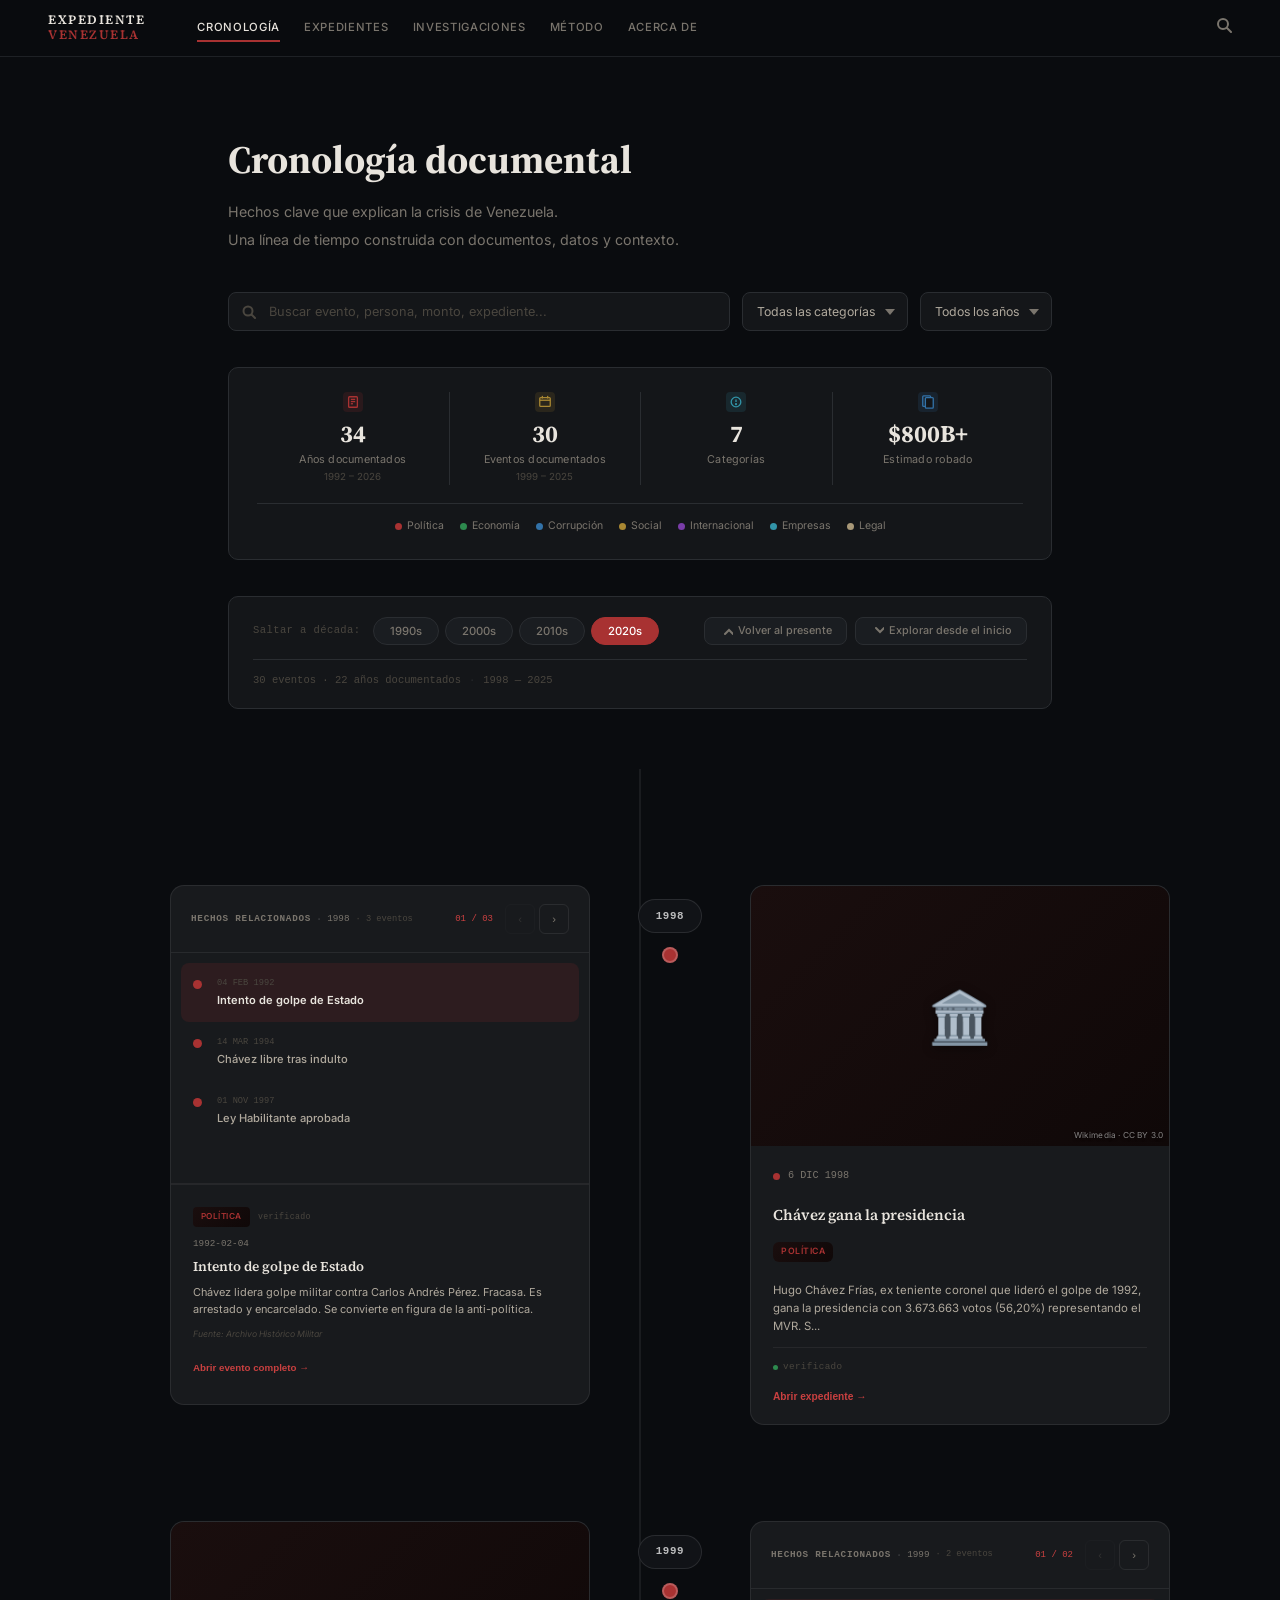
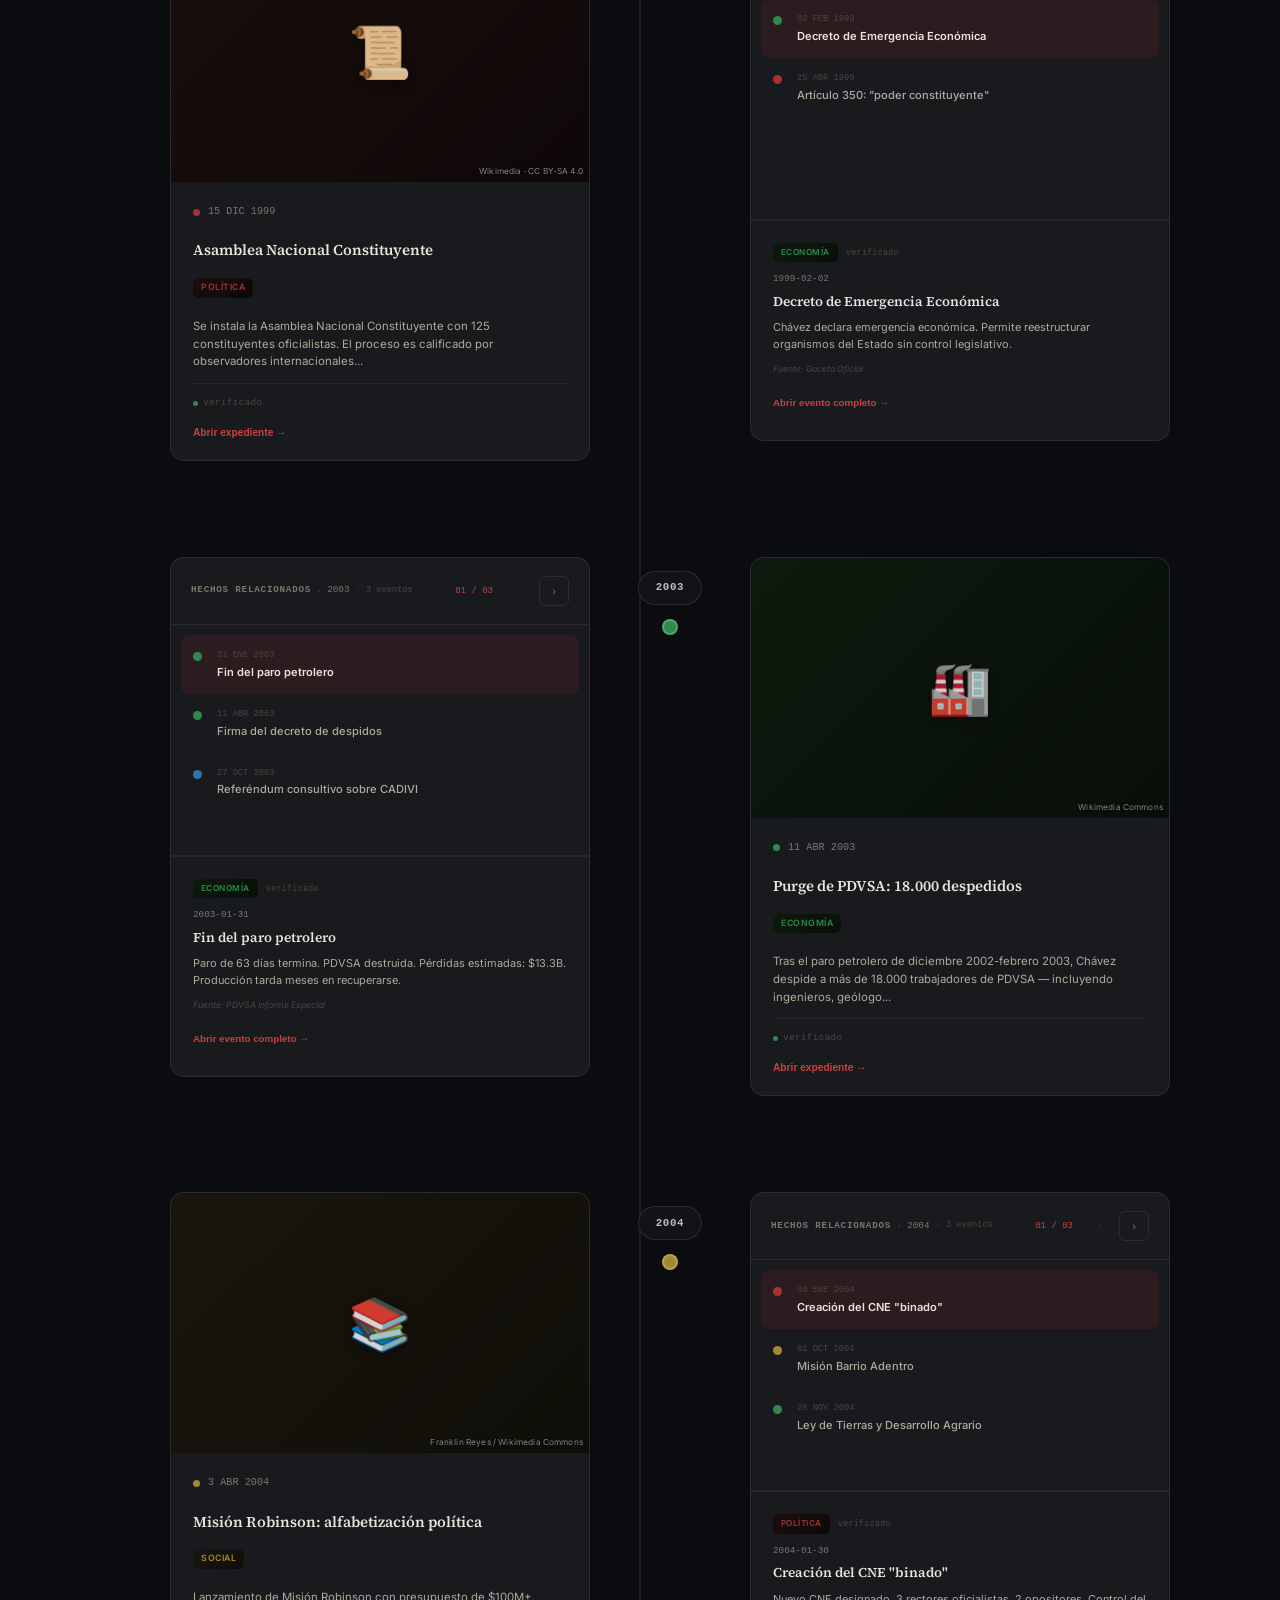
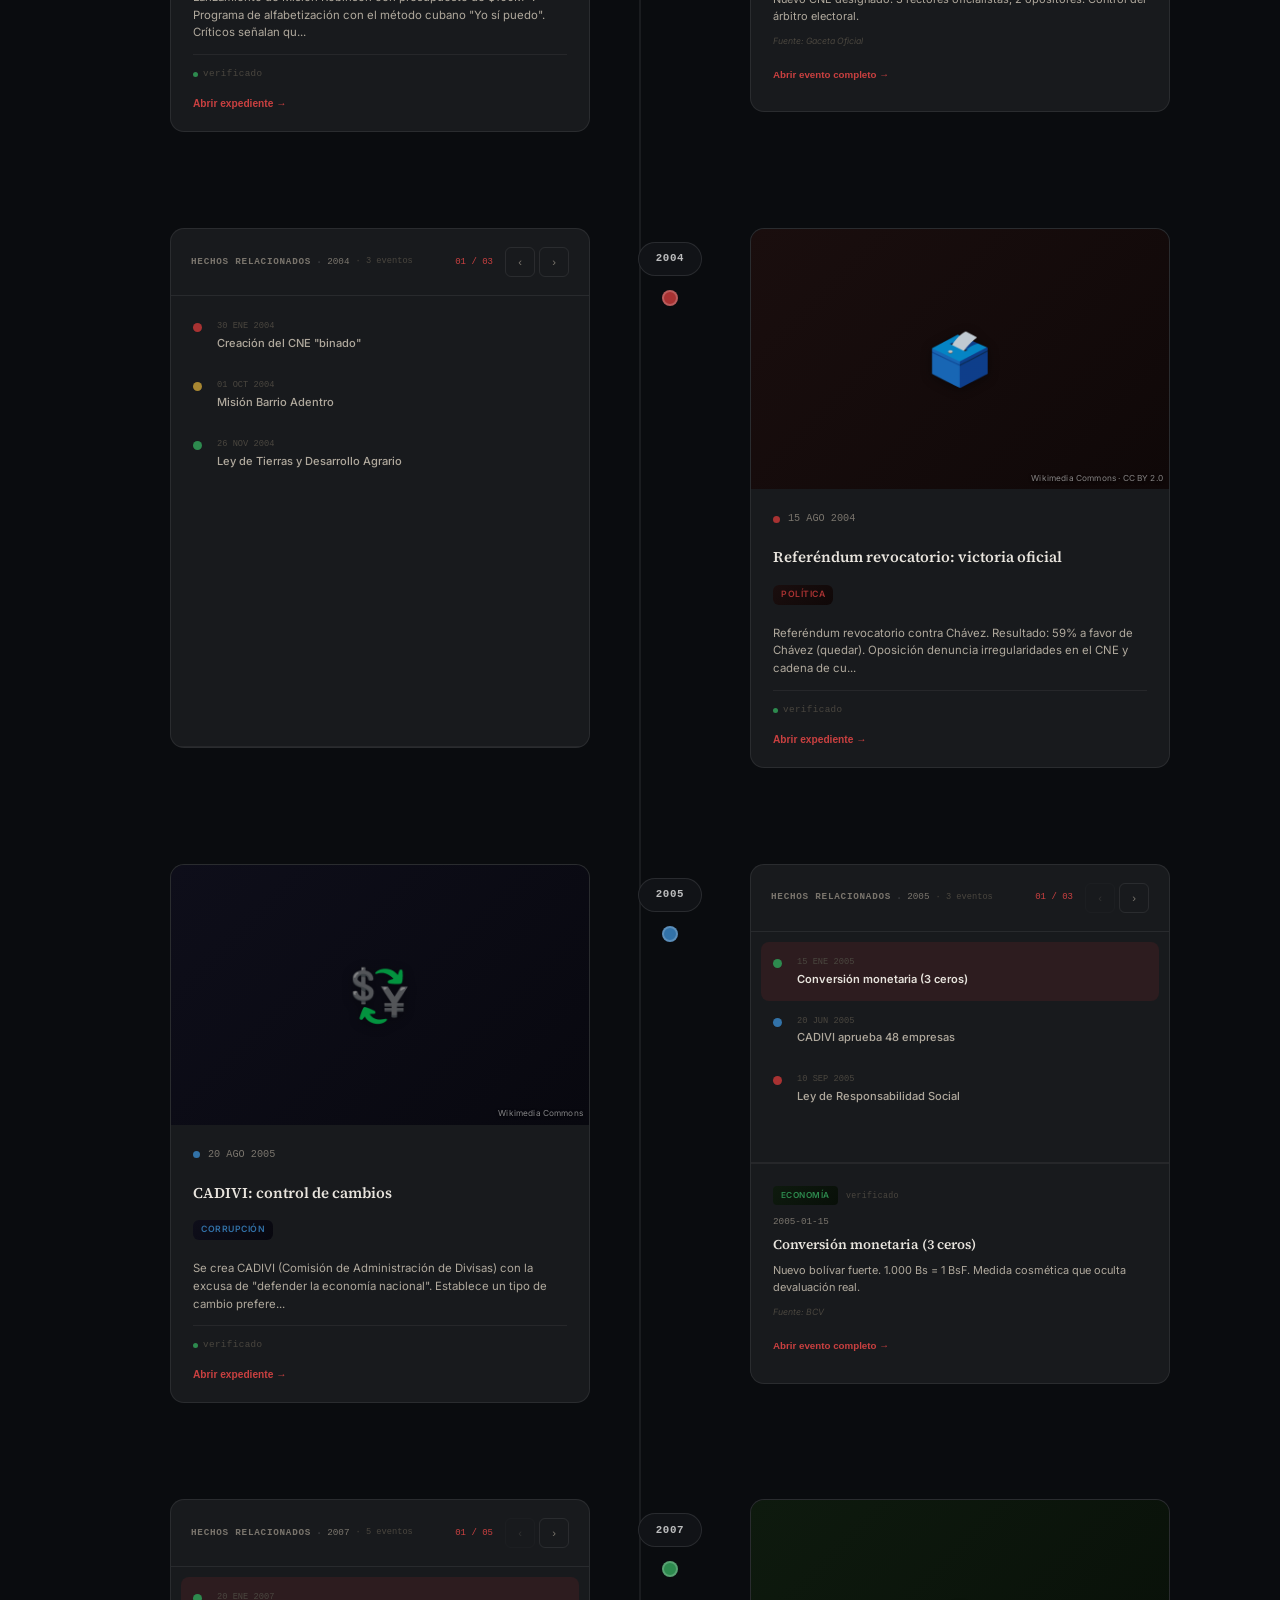
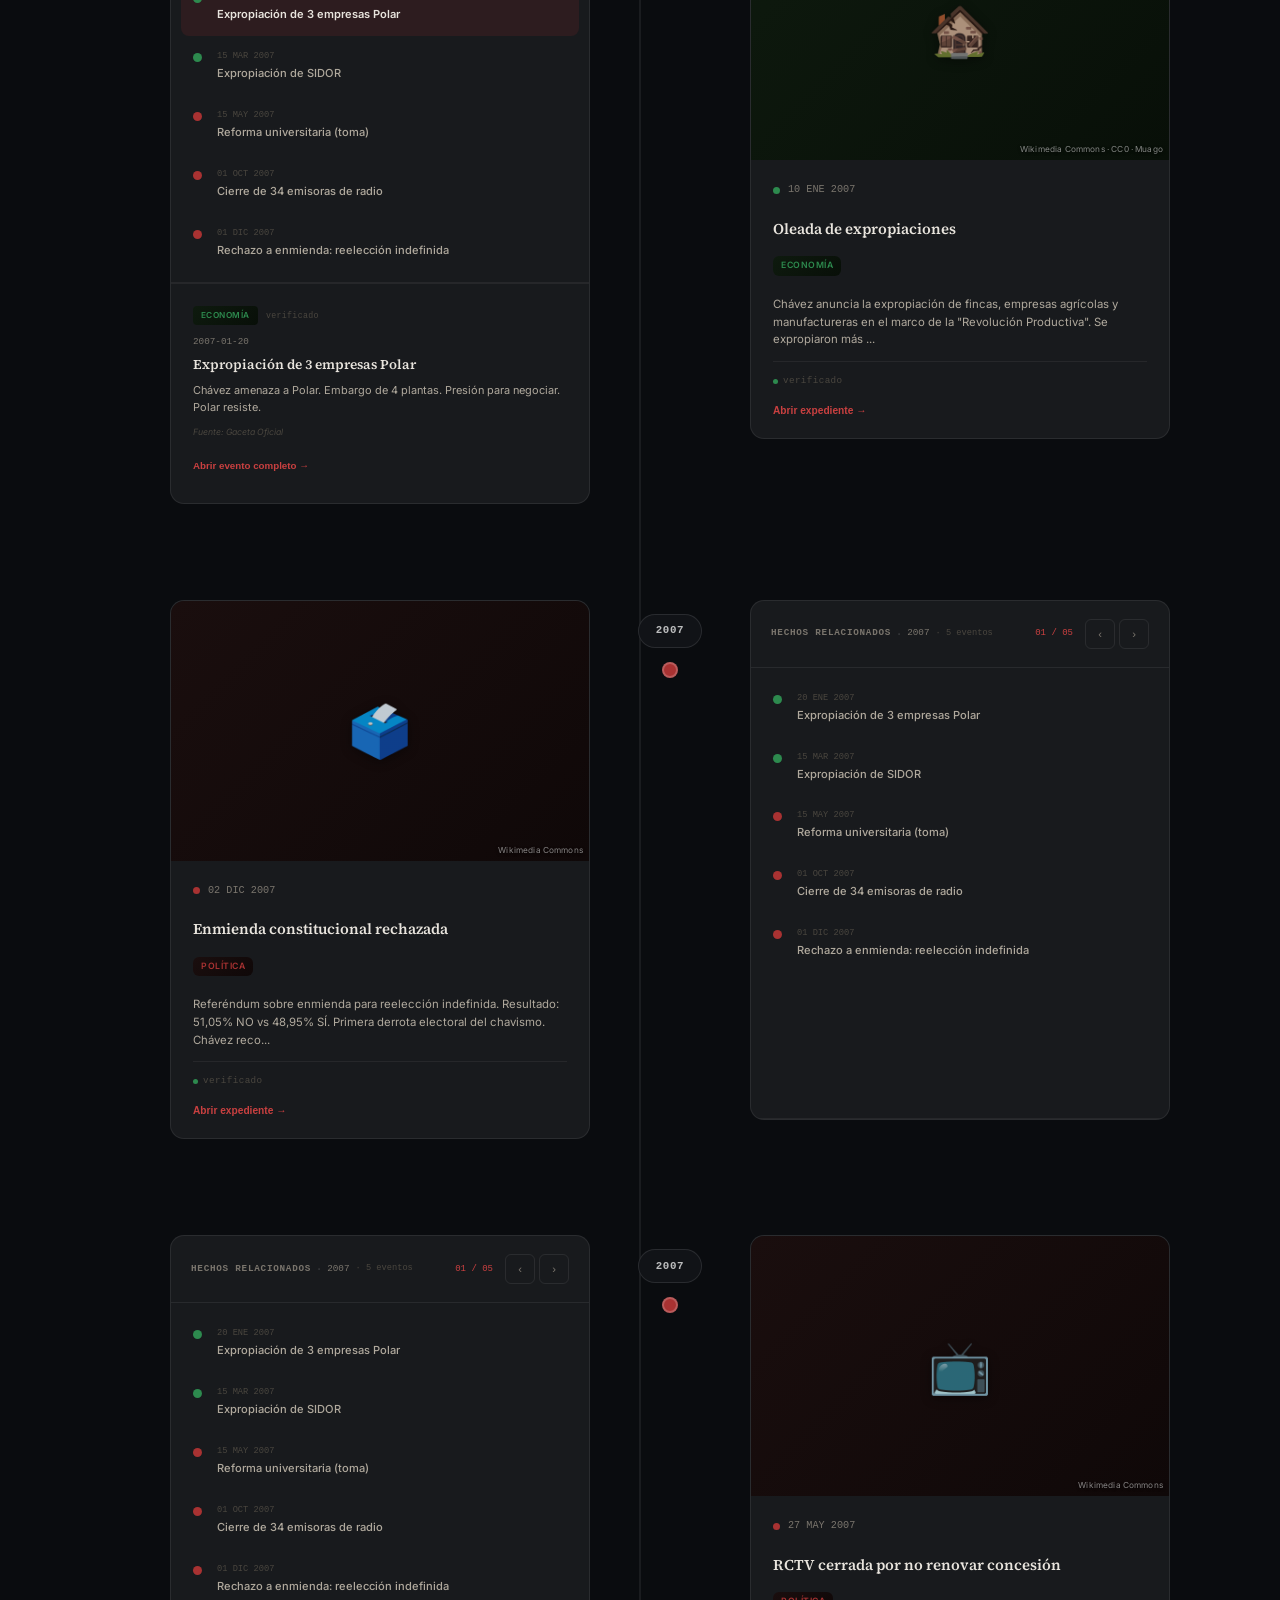
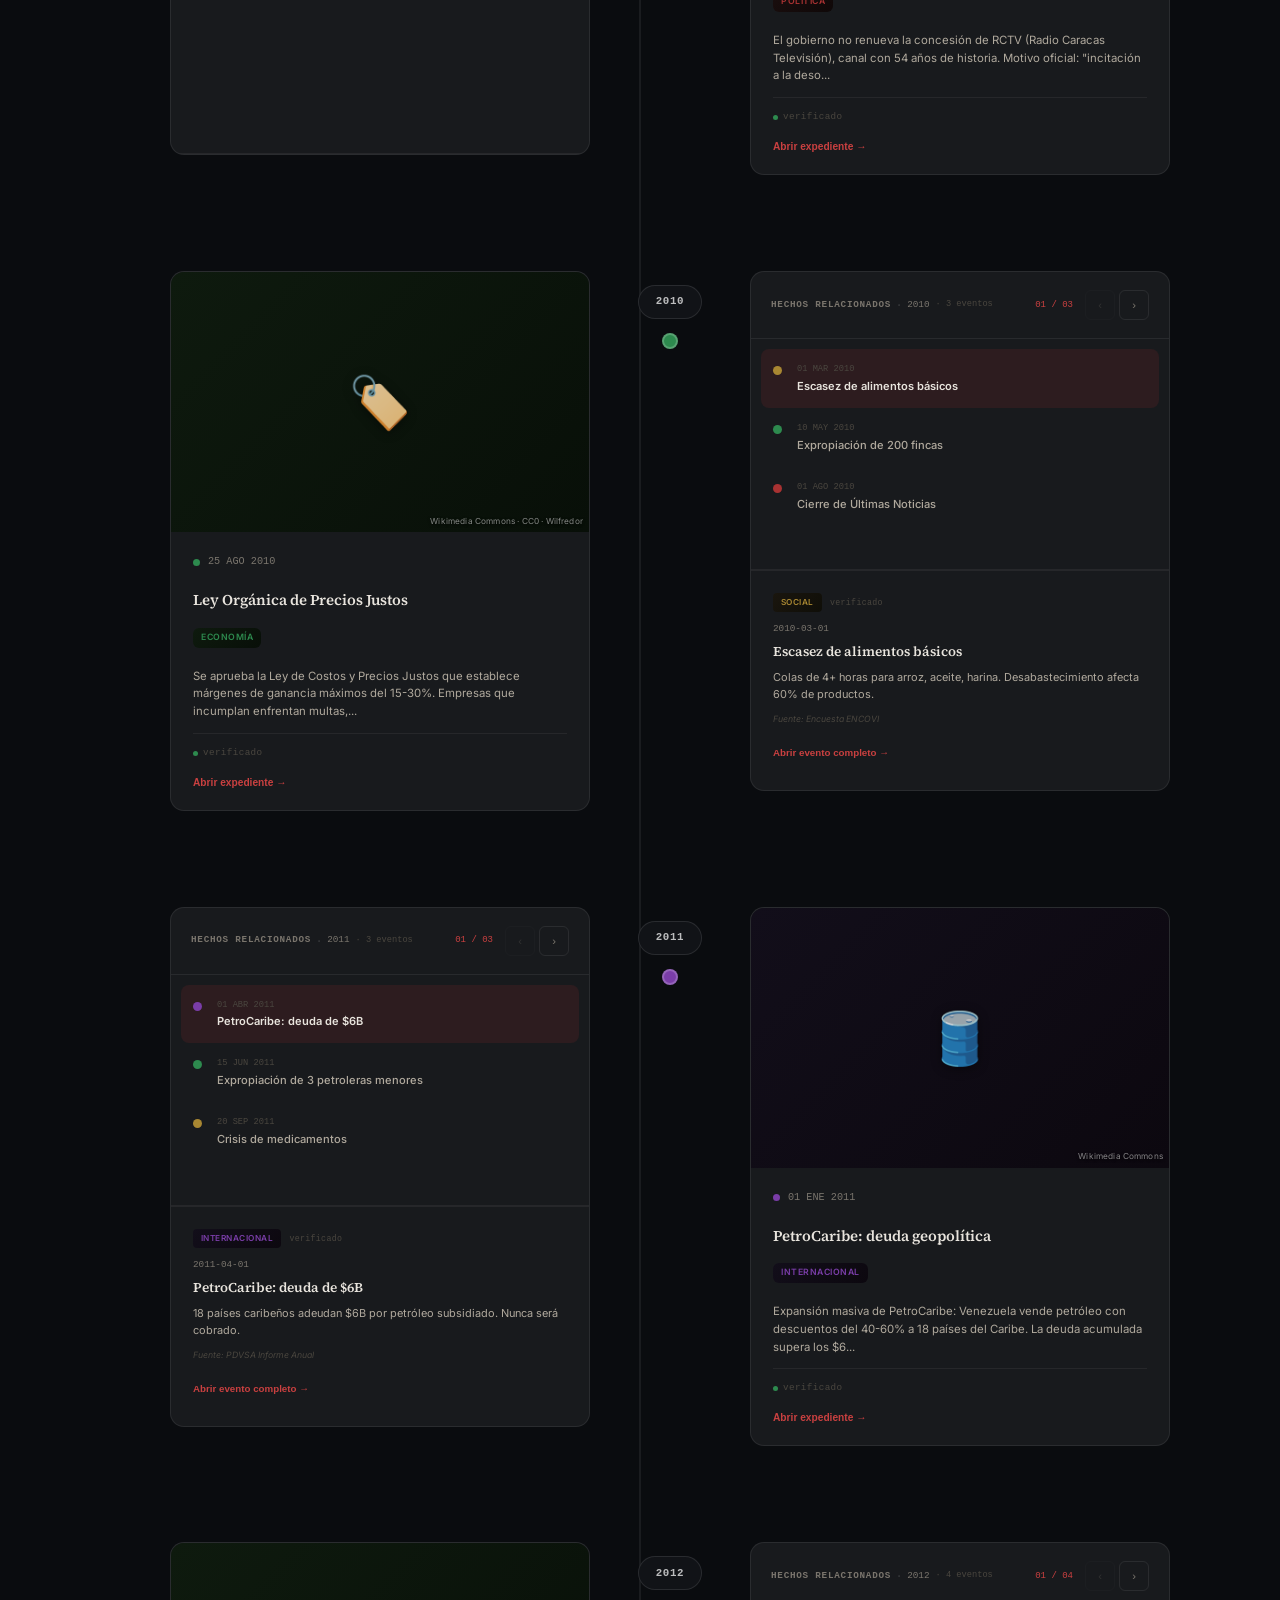
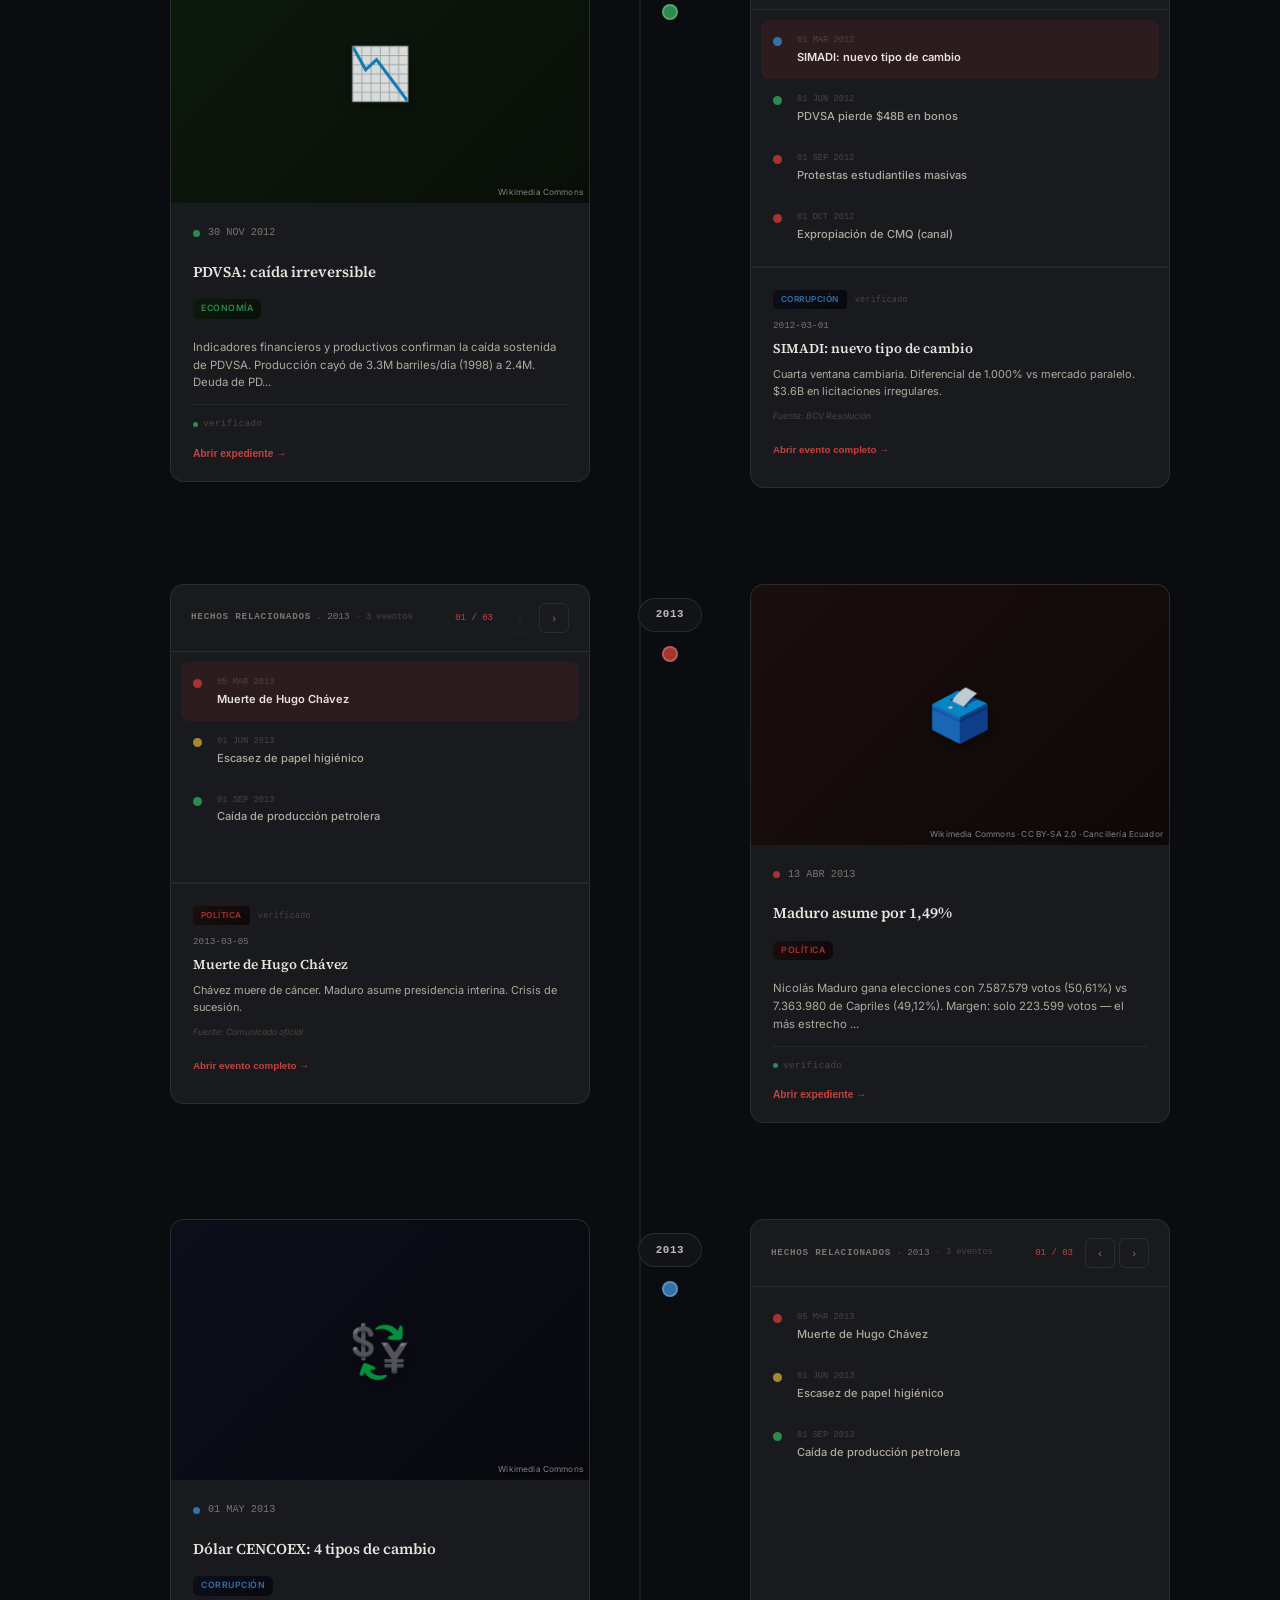
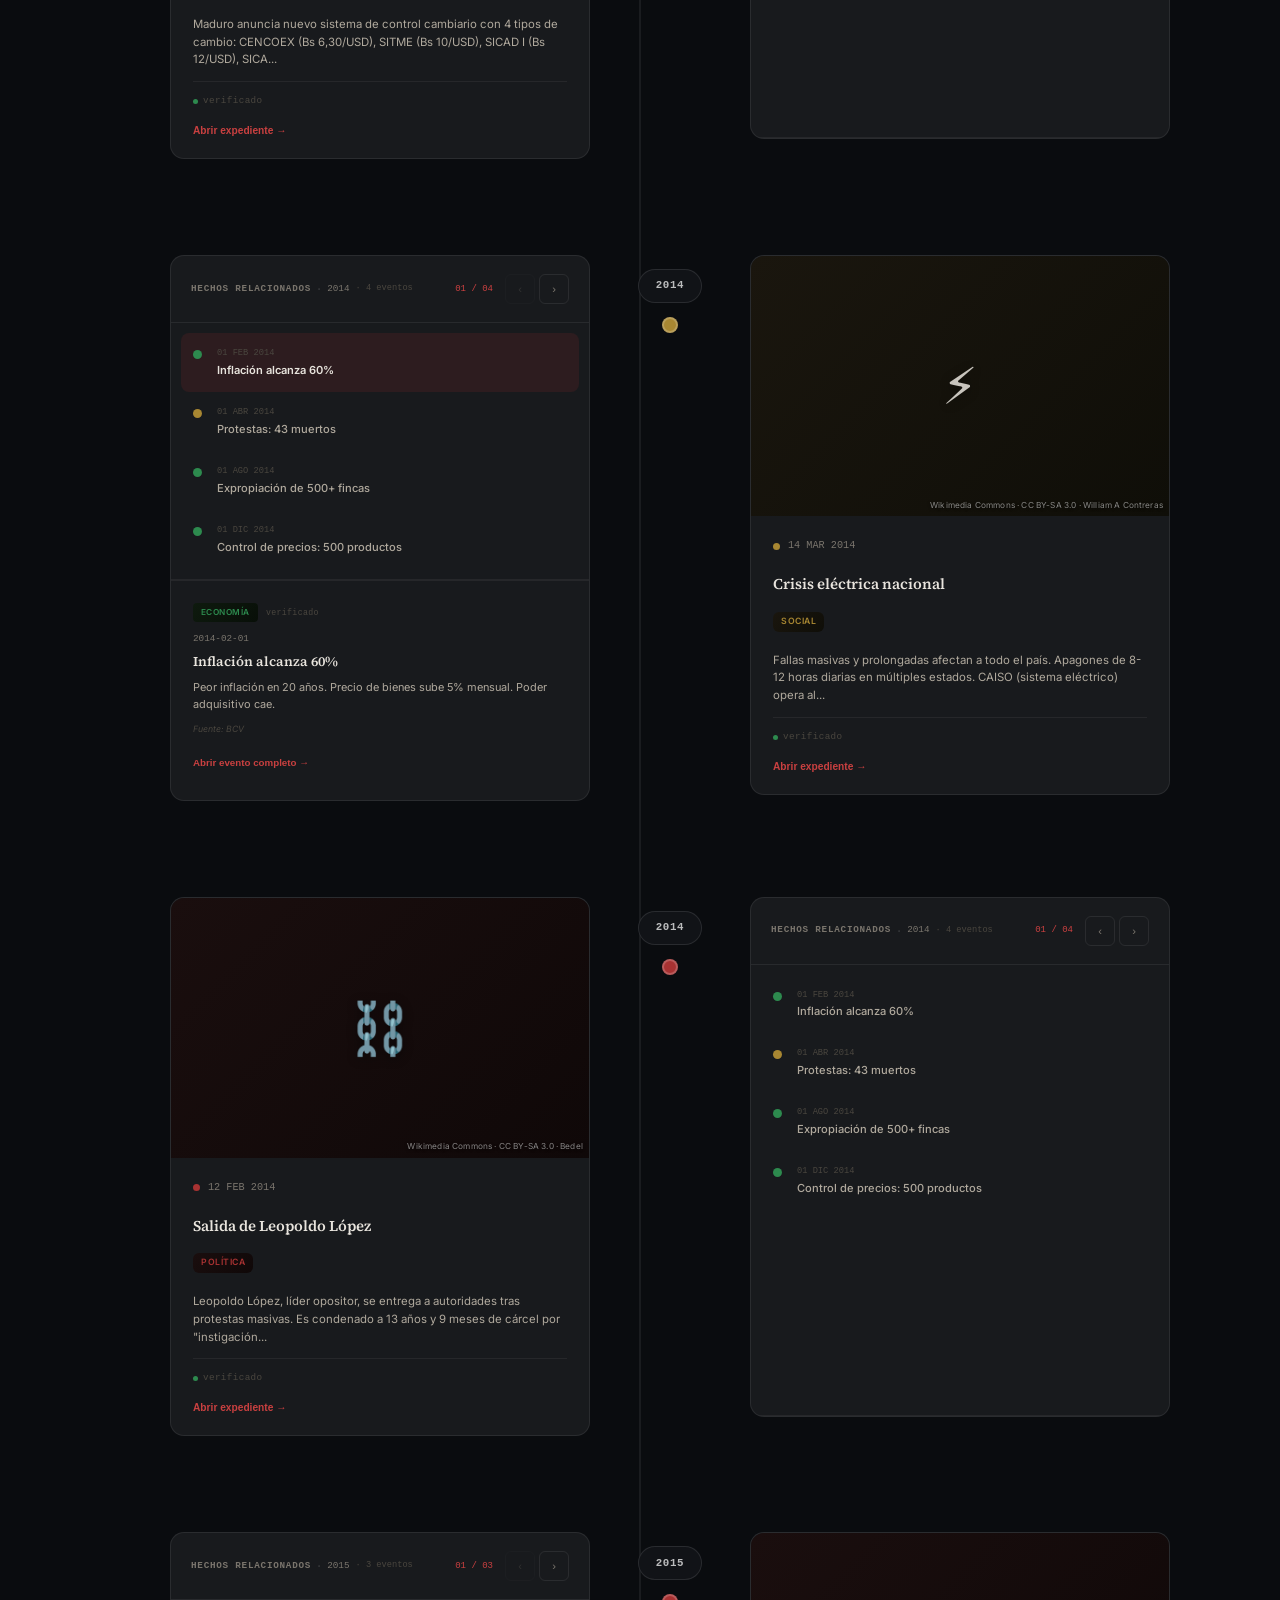
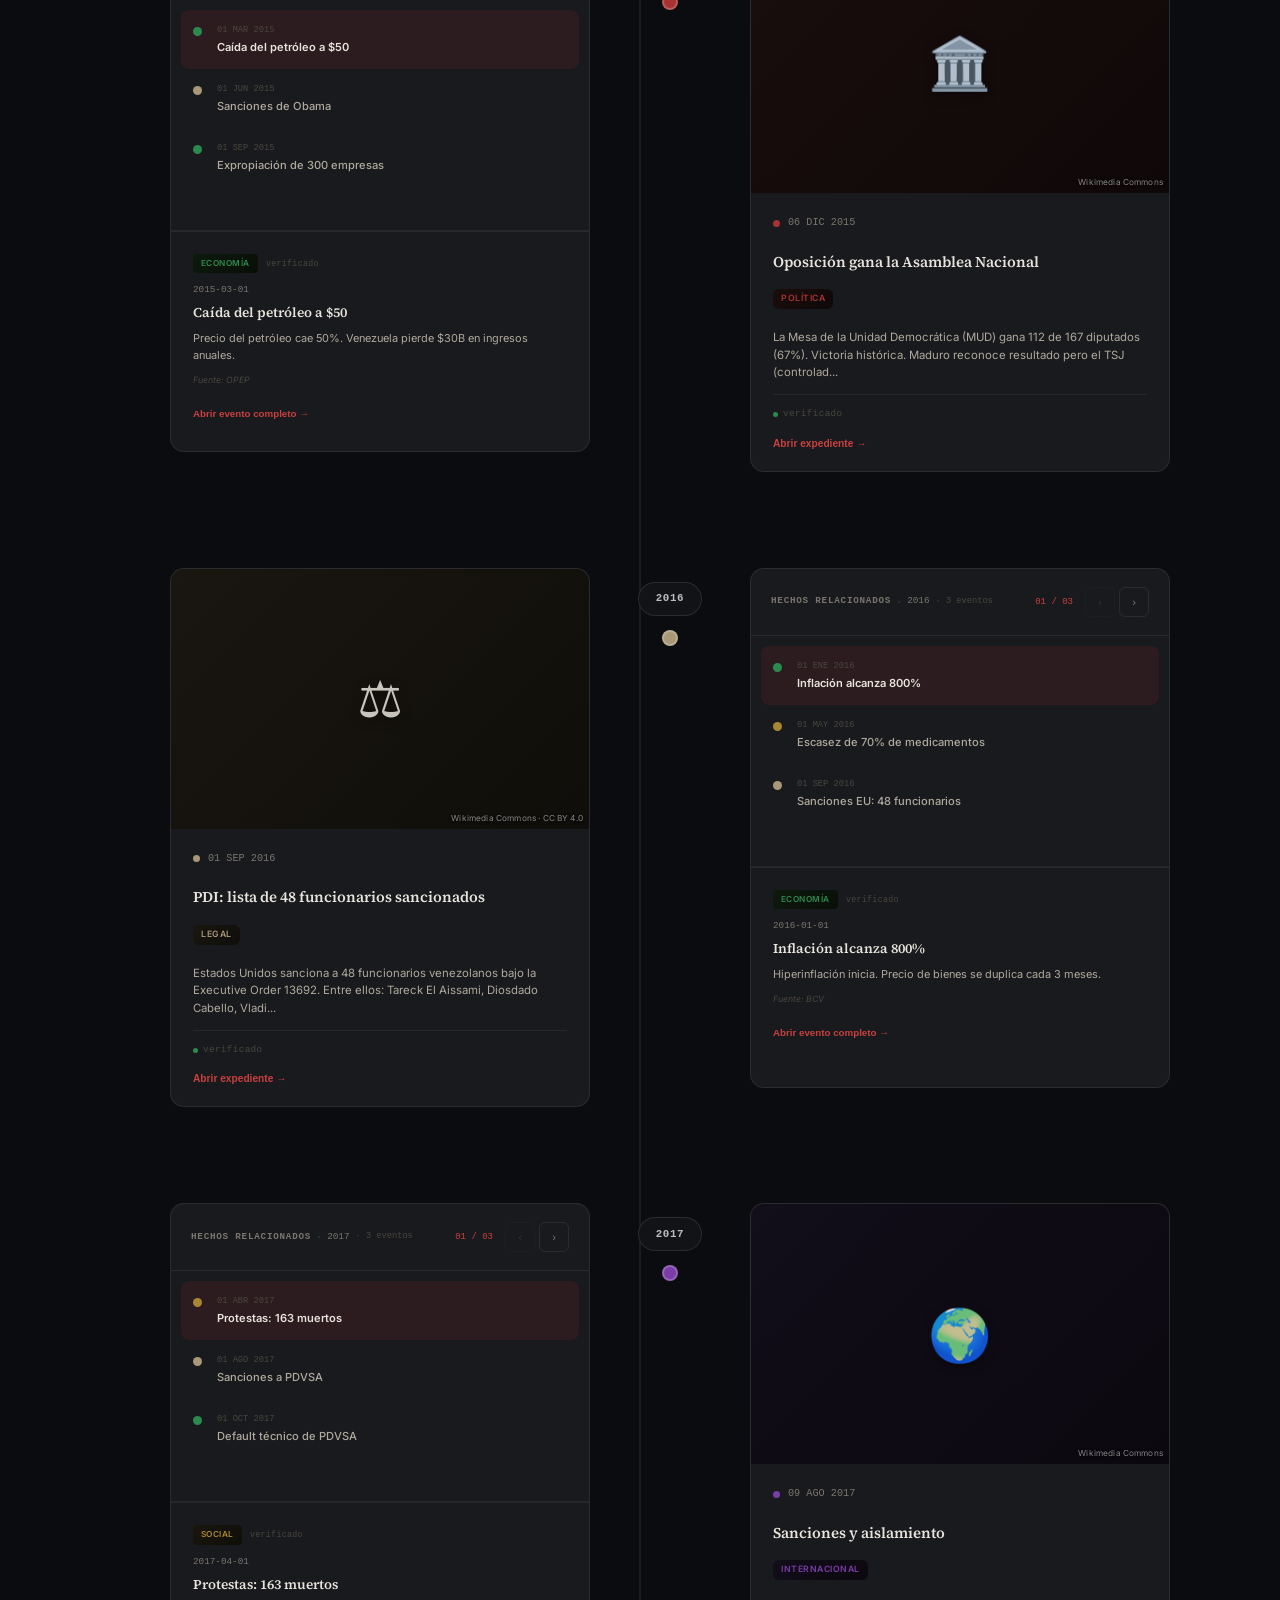
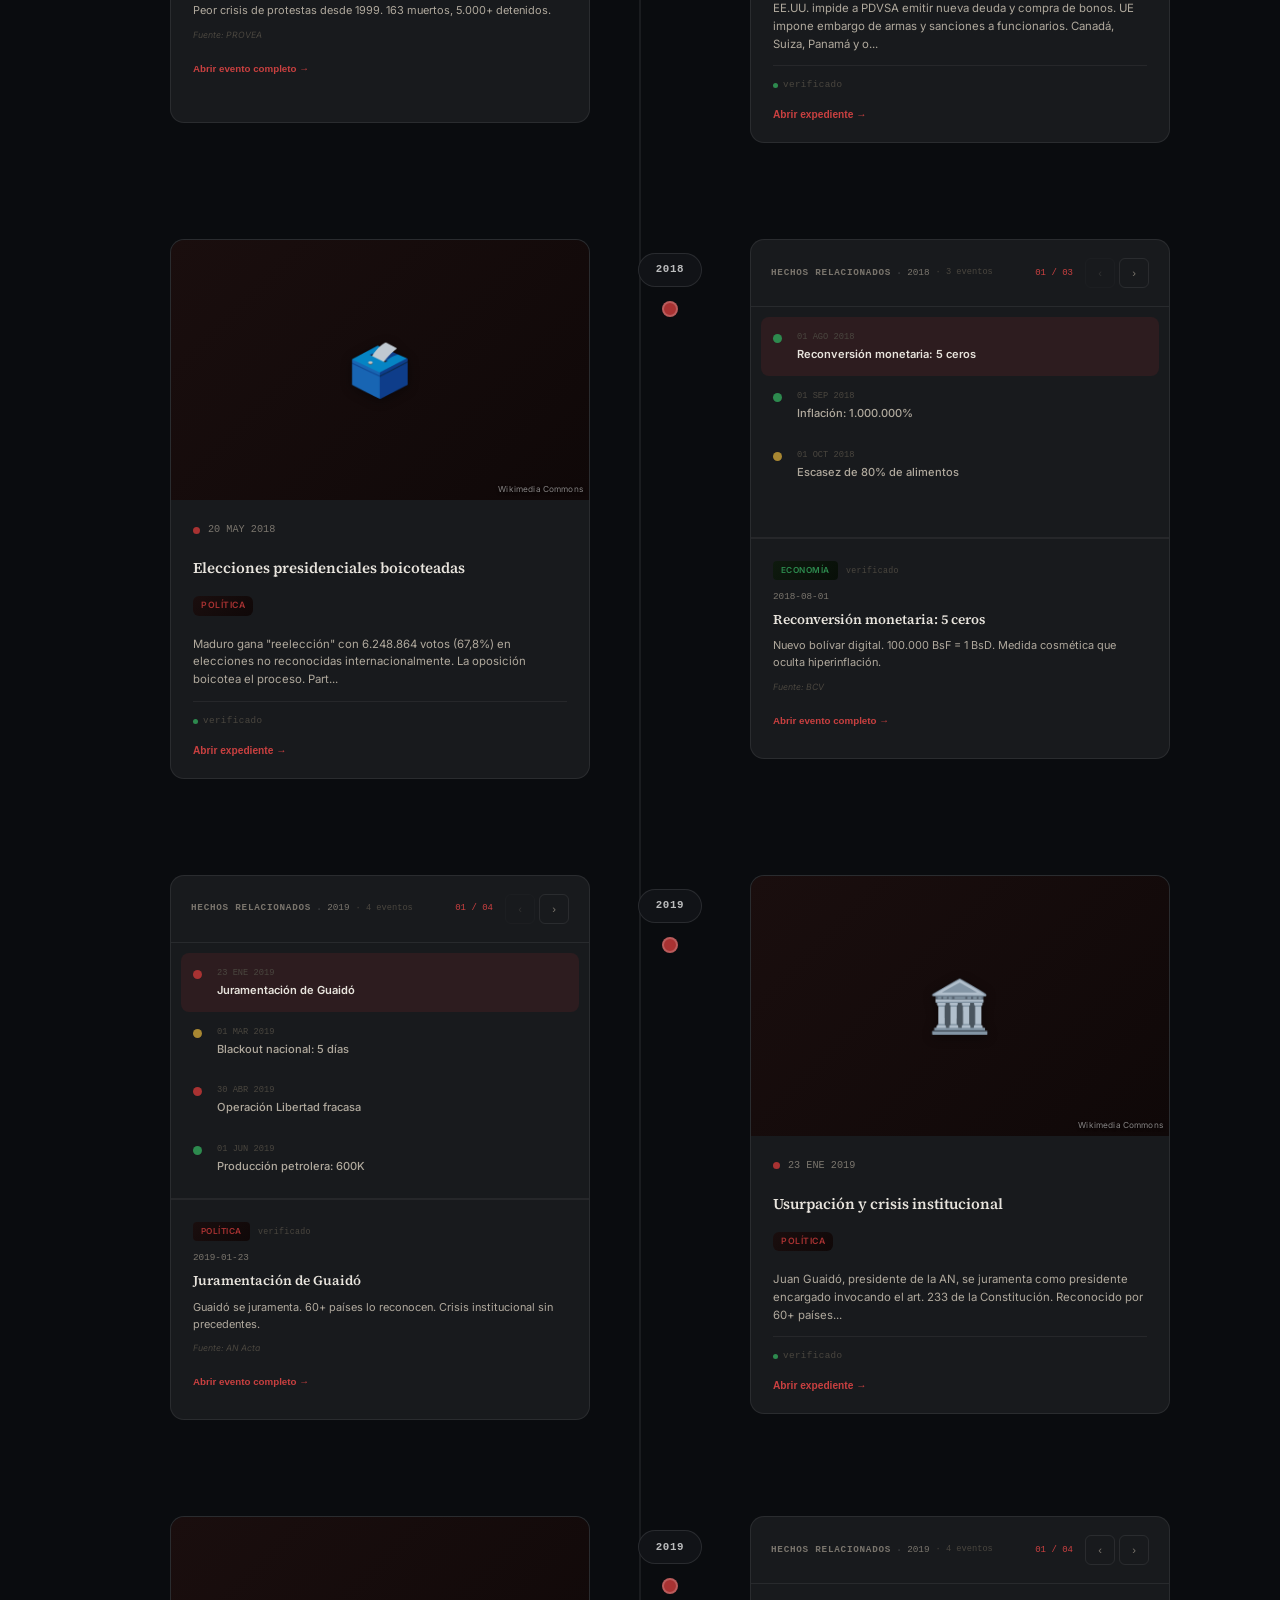
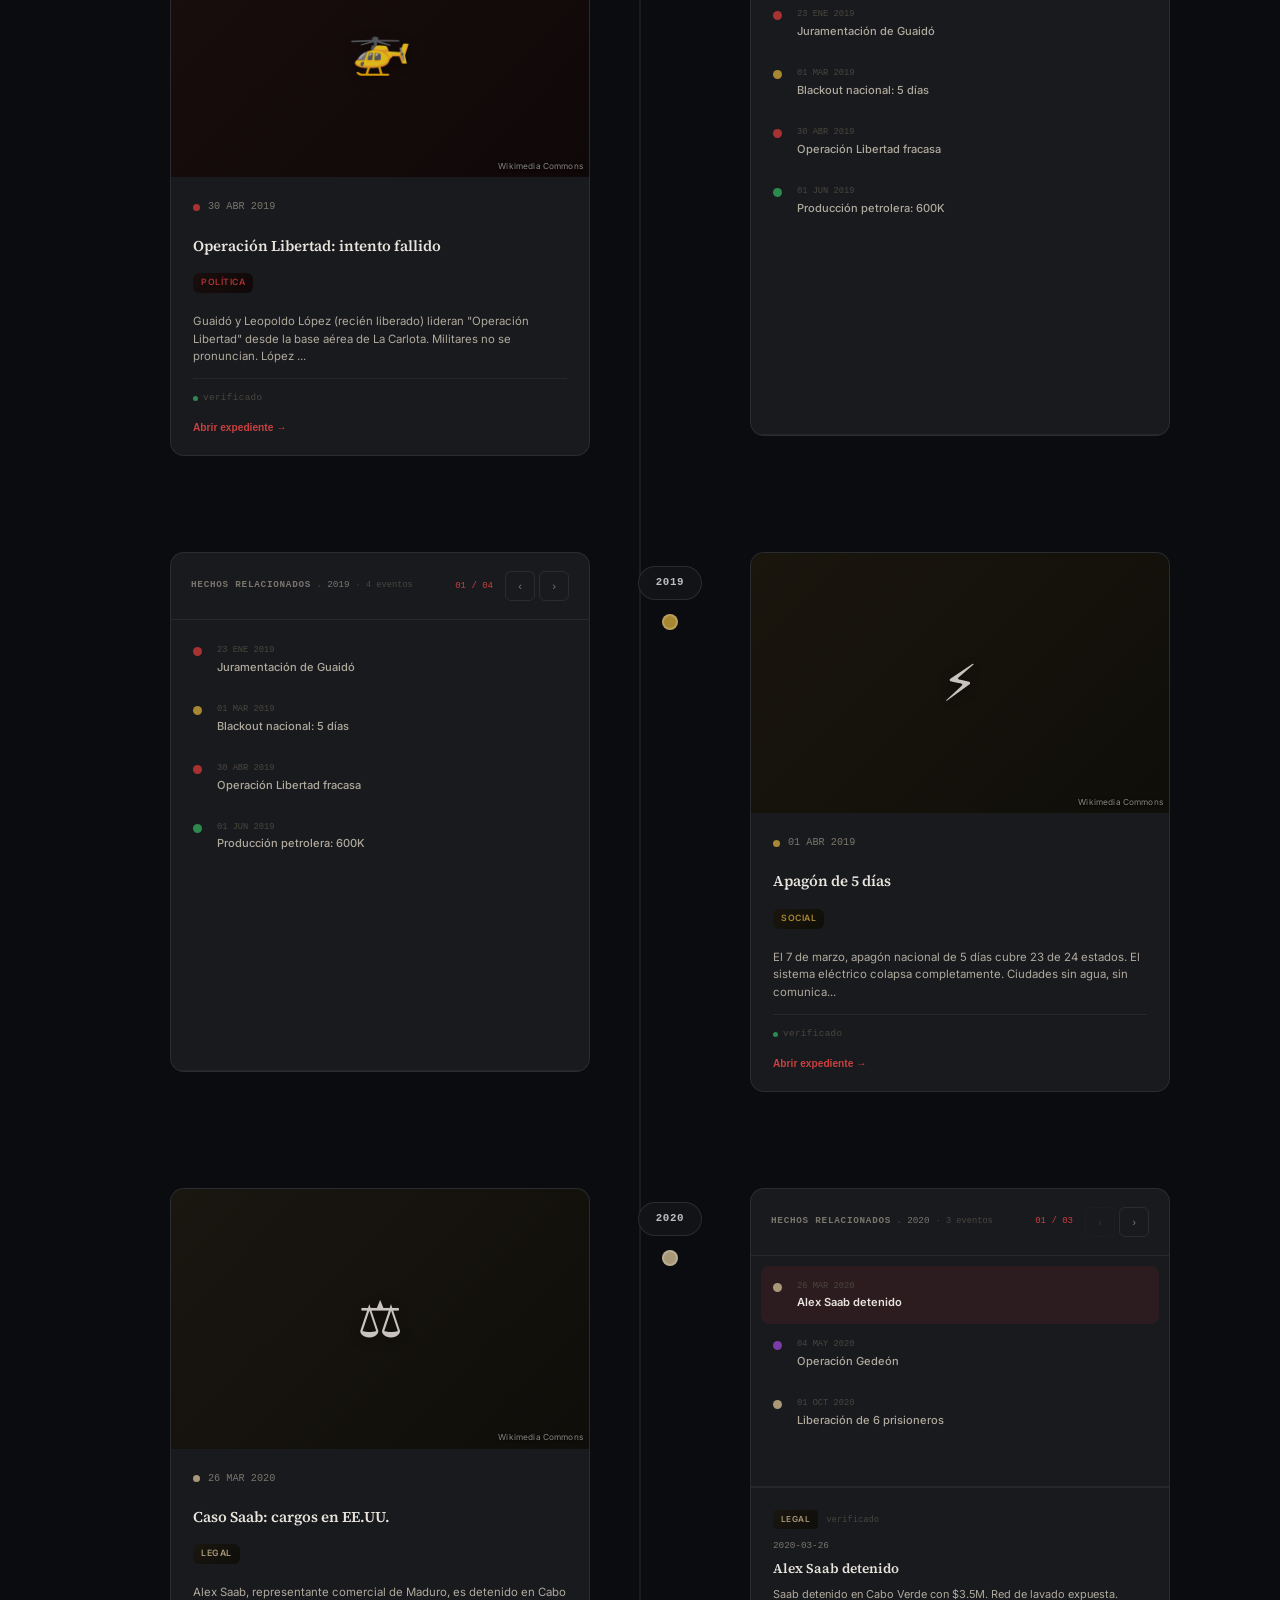
==== commit 76aa5afe: "feat: agent pipeline — infinite scroll + context review + auto-download - infinite_scroll(): scrolls" ====
--- a/cronologia.html
+++ b/cronologia.html
@@ -67,6 +67,38 @@
 .timeline-section{max-width:1100px;margin:60px auto 0;padding:0 var(--side-pad);position:relative}
 .tl-container{position:relative;padding:20px 0 80px}
 .tl-line{position:absolute;left:50%;top:0;bottom:0;width:1px;background:var(--border1);transform:translateX(-50%);z-index:0}
+.tl-blocks{position:relative;z-index:1}
+
+/* ===== ENTRY BLOCK ===== */
+.entry-block{max-width:var(--w-content);margin:36px auto 0;padding:0 var(--side-pad)}
+.entry-inner{background:var(--bg2);border:1px solid var(--border1);border-radius:10px;padding:20px 24px}
+.entry-controls{display:flex;align-items:center;justify-content:space-between;gap:16px;flex-wrap:wrap}
+.entry-nav{display:flex;align-items:center;gap:12px}
+.entry-nav-label{font-size:.7rem;color:var(--text4);font-family:var(--mono);letter-spacing:.04em;white-space:nowrap}
+.entry-pills{display:flex;gap:6px}
+.entry-pill{padding:6px 16px;border-radius:999px;border:1px solid var(--border1);background:var(--bg3);color:var(--text3);font-family:var(--sans);font-size:.75rem;font-weight:500;cursor:pointer;transition:all .2s;white-space:nowrap}
+.entry-pill:hover{color:var(--text2);border-color:var(--red)}
+.entry-pill.active{background:var(--red);color:#fff;border-color:var(--red)}
+.entry-actions{display:flex;gap:8px}
+.entry-action{display:inline-flex;align-items:center;gap:5px;padding:6px 14px;border-radius:8px;border:1px solid var(--border1);background:var(--bg3);color:var(--text3);font-family:var(--sans);font-size:.72rem;font-weight:500;cursor:pointer;transition:all .2s;white-space:nowrap}
+.entry-action:hover{color:var(--text1);border-color:rgba(255,255,255,.15);background:rgba(255,255,255,.03)}
+.entry-info{display:flex;align-items:center;gap:8px;margin-top:14px;padding-top:12px;border-top:1px solid var(--border1);font-size:.7rem;color:var(--text4);font-family:var(--mono)}
+.entry-info-sep{color:rgba(255,255,255,.08)}
+
+/* ===== LOADING STATE ===== */
+.tl-loading{position:absolute;top:40px;left:50%;transform:translateX(-50%);display:flex;flex-direction:column;align-items:center;gap:16px;padding:60px 20px;z-index:1}
+.tl-loading-text{font-size:.85rem;color:var(--text3);font-family:var(--sans)}
+.tl-loading-spinner{width:32px;height:32px;border:2px solid var(--border1);border-top-color:var(--red);border-radius:50%;animation:spin .8s linear infinite}
+@keyframes spin{to{transform:rotate(360deg)}}
+.tl-loading.done{opacity:0;pointer-events:none;transition:opacity .35s}
+
+/* ===== EMPTY STATE ===== */
+.tl-empty{position:absolute;top:60px;left:50%;transform:translateX(-50%);display:none;flex-direction:column;align-items:center;gap:14px;padding:80px 20px;text-align:center;z-index:1}
+.tl-empty.show{display:flex}
+.tl-empty-text{font-size:.88rem;color:var(--text3);max-width:360px;line-height:1.5}
+.tl-empty-btn{padding:8px 20px;border-radius:8px;border:1px solid var(--border1);background:var(--bg3);color:var(--text2);font-family:var(--sans);font-size:.78rem;cursor:pointer;transition:all .2s}
+.tl-empty-btn:hover{color:var(--text1);border-color:var(--red)}
+
 /* Events */
 
 /* Panel hero */
@@ -114,20 +146,17 @@
 .method-link:hover{color:var(--red)}
 
 /* ===== YEAR BLOCKS — Grid 3-col, strict ===== */
-.year-block{position:relative;display:grid;grid-template-columns:minmax(420px,1fr) 96px minmax(420px,1fr);align-items:start;column-gap:32px;width:min(1280px,calc(100% - 64px));margin:120px auto 0;padding:0}
-.year-block+.year-block{margin-top:120px}
-.year-main{width:100%;max-width:540px}
+.year-block{position:relative;display:grid;grid-template-columns:minmax(420px,1fr) 96px minmax(420px,1fr);align-items:start;column-gap:32px;width:min(1280px,calc(100% - 64px));margin:96px auto 0;padding:0}
+.year-block+.year-block{margin-top:96px}
+.year-main{width:100%;max-width:540px;grid-row:1}
 .year-main.right{grid-column:3;justify-self:end}
 .year-main.left{grid-column:1;justify-self:start}
 
 /* Central axis — top aligned with modules, no margin offsets */
-.year-tl-node{position:relative;grid-column:2;display:flex;flex-direction:column;align-items:center;padding-top:14px}
+.year-tl-node{position:relative;grid-column:2;grid-row:1;display:flex;flex-direction:column;align-items:center;padding-top:14px}
 .year-tl-node .node-year{display:inline-flex;align-items:center;justify-content:center;min-width:64px;height:34px;padding:0 14px;border-radius:999px;border:1px solid rgba(255,255,255,.10);background:#111317;color:rgba(255,255,255,.72);font-family:var(--mono);font-size:.72rem;font-weight:600;letter-spacing:.06em;z-index:2}
 .year-tl-node .node-dot{width:16px;height:16px;border-radius:50%;border:2px solid rgba(255,255,255,.20);flex-shrink:0;margin-top:14px;position:relative;z-index:2}
-.year-tl-node .axis-line{width:1px;flex:1;margin-top:12px;background:rgba(255,255,255,.10);min-height:40px}
-.year-tl-node .connector{position:absolute;height:1px;background:rgba(255,255,255,.10);z-index:1;pointer-events:none}
-.year-tl-node .connector.left{right:calc(50% + 16px);left:0;top:calc(14px + 17px)}
-.year-tl-node .connector.right{left:calc(50% + 16px);right:0;top:calc(14px + 17px)}
+/* No axis-line or connectors — single continuous tl-line handles it */
 
 /* Main event card */
 .tl-card{background:#181a1d;border:1px solid rgba(255,255,255,.08);border-radius:14px;overflow:hidden;cursor:pointer;transition:border-color .25s,box-shadow .25s;display:flex;flex-direction:column;min-height:520px;max-height:620px}
@@ -158,10 +187,10 @@
 .card-btn:hover{color:var(--red)}
 
 /* Related viewer — single card, same vertical start as main card */
-.year-grained{width:100%;max-width:540px}
+.year-grained{width:100%;max-width:540px;grid-row:1}
 .year-grained.right{grid-column:3;justify-self:end}
 .year-grained.left{grid-column:1;justify-self:start}
-.gr-module{background:#181a1d;border:1px solid rgba(255,255,255,.08);border-radius:14px;overflow:hidden;display:flex;flex-direction:column;min-height:520px;max-height:620px}
+.gr-module{background:#181a1d;border:1px solid rgba(255,255,255,.08);border-radius:14px;overflow:hidden;display:flex;flex-direction:column;min-height:520px}
 
 /* Related header — 64px */
 .gr-header{min-height:64px;padding:18px 20px;display:flex;align-items:center;justify-content:space-between;gap:12px;border-bottom:1px solid rgba(255,255,255,.07);flex-shrink:0}
@@ -177,7 +206,7 @@
 .gr-nav-btn:disabled{opacity:.25;cursor:default;pointer-events:none}
 
 /* Related list */
-.gr-list{padding:10px;max-height:220px;overflow-y:auto;border-bottom:1px solid rgba(255,255,255,.06);scrollbar-width:thin;scrollbar-color:rgba(255,255,255,.06) transparent}
+.gr-list{padding:10px;flex:1;overflow-y:auto;border-bottom:1px solid rgba(255,255,255,.06);scrollbar-width:thin;scrollbar-color:rgba(255,255,255,.06) transparent}
 .gr-list::-webkit-scrollbar{width:4px}
 .gr-list::-webkit-scrollbar-track{background:transparent}
 .gr-list::-webkit-scrollbar-thumb{background:rgba(255,255,255,.08);border-radius:2px}
@@ -229,8 +258,7 @@
   .year-main{grid-column:2;max-width:none;width:100%;justify-self:stretch}
   .year-main.right,.year-main.left{grid-column:2}
   .year-tl-node{grid-column:1;flex-direction:column;align-items:center;padding-top:0}
-  .year-tl-node .connector{display:none}
-  .year-tl-node .axis-line{display:none}
+  /* axis-line and connectors removed in refactor */
   .year-grained{grid-column:2;max-width:none;width:100%;justify-self:stretch}
   .year-grained.right,.year-grained.left{grid-column:2}
   .gr-module{max-height:none}
@@ -329,9 +357,52 @@
   </div>
 </div>
 
+<!-- ENTRY BLOCK — Decade nav, controls, stats -->
+<div class="entry-block">
+  <div class="entry-inner">
+    <div class="entry-controls">
+      <div class="entry-nav">
+        <span class="entry-nav-label">Saltar a década:</span>
+        <div class="entry-pills" id="decadePills">
+          <button class="entry-pill" data-decade="1990">1990s</button>
+          <button class="entry-pill" data-decade="2000">2000s</button>
+          <button class="entry-pill" data-decade="2010">2010s</button>
+          <button class="entry-pill active" data-decade="2020">2020s</button>
+        </div>
+      </div>
+      <div class="entry-actions">
+        <button class="entry-action" id="btnToPresent" title="Ir al evento más reciente">
+          <svg width="14" height="14" fill="none" stroke="currentColor" stroke-width="2" stroke-linecap="round"><polyline points="6 10 10 6 14 10"/></svg>
+          Volver al presente
+        </button>
+        <button class="entry-action" id="btnToStart" title="Ir al primer evento">
+          <svg width="14" height="14" fill="none" stroke="currentColor" stroke-width="2" stroke-linecap="round"><polyline points="6 4 10 8 14 4"/></svg>
+          Explorar desde el inicio
+        </button>
+      </div>
+    </div>
+    <div class="entry-info">
+      <span id="entryCount">30 eventos · 34 años documentados</span>
+      <span class="entry-info-sep">·</span>
+      <span id="entryRange">1992 — 2025</span>
+    </div>
+  </div>
+</div>
+
 <!-- TIMELINE -->
 <section class="timeline-section">
   <div class="tl-container" id="timeline">
+    <div class="tl-line"></div>
+    <div class="tl-loading" id="tlLoading">
+      <span class="tl-loading-spinner"></span>
+      <span class="tl-loading-text">Cargando cronología...</span>
+    </div>
+    <div class="tl-empty" id="tlEmpty">
+      <svg width="48" height="48" fill="none" stroke="rgba(255,255,255,.15)" stroke-width="1.5" viewBox="0 0 24 24"><circle cx="11" cy="11" r="8"/><line x1="21" y1="21" x2="16.65" y2="16.65"/></svg>
+      <span class="tl-empty-text">No se encontraron eventos con los filtros seleccionados</span>
+      <button class="tl-empty-btn" id="tlEmptyReset">Limpiar filtros</button>
+    </div>
+    <div class="tl-blocks" id="tlBlocks"></div>
   </div>
 </section>
 
@@ -562,8 +633,24 @@
 
 // Build timeline with grained events
 function buildTimeline(){
-  const tl=document.getElementById('timeline');
-  tl.innerHTML='';
+  const blocksContainer=document.getElementById('tlBlocks');
+  const loading=document.getElementById('tlLoading');
+  blocksContainer.innerHTML='';
+  loading.classList.remove('done');
+  try {
+    renderBlocks(blocksContainer);
+    loading.classList.add('done');
+    setTimeout(()=>{loading.style.display='none'},400);
+  } catch(e){
+    loading.classList.add('done');
+    loading.querySelector('.tl-loading-text').textContent='Error al cargar la cronología.';
+    console.error('buildTimeline error:',e);
+  }
+  // After blocks rendered, wire up hash
+  handleHashOnLoad();
+}
+
+function renderBlocks(container){
   let currentYear=null;
   EVENTS.forEach((ev,i)=>{
     if(ev.y!==currentYear){
@@ -604,13 +691,10 @@
       </div>
     </div>`;
 
-    // Central node + connectors
+    // Central node — year badge + dot (continuous tl-line handles the vertical line)
     const centralNode=`<div class="year-tl-node">
       <span class="node-year">${ev.y}</span>
       <div class="node-dot" style="background:${color}"></div>
-      <div class="axis-line"></div>
-      <div class="connector left"></div>
-      <div class="connector right"></div>
     </div>`;
 
     // Grained module — single integrated card, always opposite side
@@ -649,7 +733,7 @@
     }
 
     block.innerHTML=mainCard+centralNode+grainedHTML;
-    tl.appendChild(block);
+    container.appendChild(block);
   });
 
   // Auto-select first grained event for each year block
@@ -791,19 +875,163 @@
   const q=document.getElementById('searchInput').value.toLowerCase();
   const cat=document.getElementById('catFilter').value;
   const yr=document.getElementById('yearFilter').value;
+  let visible=0;
   document.querySelectorAll('.year-block').forEach(el=>{
     const matchSearch=!q||el.dataset.search.includes(q);
     const matchCat=!cat||el.dataset.cat===cat;
     const matchYear=!yr||el.dataset.year===yr;
-    el.style.display=(matchSearch&&matchCat&&matchYear)?'':'none';
+    const show=matchSearch&&matchCat&&matchYear;
+    el.style.display=show?'':'none';
+    if(show)visible++;
   });
+  // Toggle empty state
+  const empty=document.getElementById('tlEmpty');
+  const total=document.querySelectorAll('.year-block').length;
+  if(visible===0&&total>0){
+    empty.classList.add('show');
+  }else{
+    empty.classList.remove('show');
+  }
 }
 document.getElementById('searchInput').addEventListener('input',applyFilters);
 document.getElementById('catFilter').addEventListener('change',applyFilters);
 document.getElementById('yearFilter').addEventListener('change',applyFilters);
 
+// ===== DECADE NAV =====
+function scrollToFirstBlockForDecade(decade){
+  const years=[...document.querySelectorAll('.year-block')].map(b=>parseInt(b.dataset.year));
+  const target=decade===1990?1998:decade; // 1998 is first event
+  const idx=years.findIndex(y=>y>=target);
+  if(idx>=0){
+    const blocks=document.querySelectorAll('.year-block');
+    blocks[idx].scrollIntoView({behavior:'smooth',block:'start'});
+  }
+}
+
+document.querySelectorAll('.entry-pill').forEach(pill=>{
+  pill.addEventListener('click',function(){
+    document.querySelectorAll('.entry-pill').forEach(p=>p.classList.remove('active'));
+    this.classList.add('active');
+    scrollToFirstBlockForDecade(parseInt(this.dataset.decade));
+  });
+});
+
+// ===== PRESENT / START BUTTONS =====
+document.getElementById('btnToPresent').addEventListener('click',()=>{
+  const blocks=document.querySelectorAll('.year-block');
+  if(blocks.length>0){
+    blocks[blocks.length-1].scrollIntoView({behavior:'smooth',block:'start'});
+  }
+});
+document.getElementById('btnToStart').addEventListener('click',()=>{
+  const blocks=document.querySelectorAll('.year-block');
+  if(blocks.length>0){
+    blocks[0].scrollIntoView({behavior:'smooth',block:'start'});
+  }
+});
+
+// ===== EMPTY STATE RESET =====
+document.getElementById('tlEmptyReset').addEventListener('click',()=>{
+  document.getElementById('searchInput').value='';
+  document.getElementById('catFilter').value='';
+  document.getElementById('yearFilter').value='';
+  applyFilters();
+});
+
+// ===== URL HASH ROUTING =====
+function handleHashOnLoad(){
+  const hash=window.location.hash.slice(1);
+  if(!hash)return;
+  const parts=hash.split('-');
+  const year=parseInt(parts[0]);
+  if(!year)return;
+  // Try to find main event by year
+  const idx=EVENTS.findIndex(e=>e.y===year);
+  if(idx>=0){
+    const blocks=document.querySelectorAll('.year-block');
+    const blockEl=[...blocks].find(b=>parseInt(b.dataset.year)===year);
+    if(blockEl){
+      setTimeout(()=>{
+        blockEl.scrollIntoView({behavior:'smooth',block:'start'});
+      },300);
+    }
+    // If hash has a secondary event index like -03, open that one
+    if(parts.length>=2){
+      const secIdx=parseInt(parts[parts.length-1])-1;
+      const secs=SECONDARY_EVENTS[year]||[];
+      if(secs[secIdx]){
+        populateGrExpanded(year,secIdx);
+      }else{
+        // Open side panel for main event
+        openPanel(idx);
+      }
+    }
+  }
+}
+
+function updateHash(year,secIdx){
+  const s=String(secIdx+1).padStart(2,'0');
+  const hash=`#${year}-evento-${s}`;
+  if(history.pushState){
+    history.pushState(null,'',hash);
+  }
+}
+
+// Override gr-entry click to also update hash
+document.addEventListener('click',function(e){
+  const entry=e.target.closest('.gr-entry');
+  if(entry){
+    const y=parseInt(entry.dataset.year);
+    const idx=parseInt(entry.dataset.idx);
+    updateHash(y,idx);
+  }
+});
+
+// Keyboard nav for related events
+document.addEventListener('keydown',function(e){
+  if(e.key==='ArrowLeft'||e.key==='ArrowUp'){
+    const activeEntry=document.querySelector('.gr-entry.active');
+    if(activeEntry){
+      const y=parseInt(activeEntry.dataset.year);
+      const curIdx=parseInt(activeEntry.dataset.idx);
+      if(curIdx>0){
+        e.preventDefault();
+        populateGrExpanded(y,curIdx-1);
+        updateHash(y,curIdx-1);
+      }
+    }
+  }
+  if(e.key==='ArrowRight'||e.key==='ArrowDown'){
+    const activeEntry=document.querySelector('.gr-entry.active');
+    if(activeEntry){
+      const y=parseInt(activeEntry.dataset.year);
+      const secs=SECONDARY_EVENTS[y]||[];
+      const curIdx=parseInt(activeEntry.dataset.idx);
+      if(curIdx<secs.length-1){
+        e.preventDefault();
+        populateGrExpanded(y,curIdx+1);
+        updateHash(y,curIdx+1);
+      }
+    }
+  }
+  if(e.key==='Escape'){
+    closePanel();
+  }
+});
+
+// Update entry stats count
+function updateEntryStats(){
+  const total=EVENTS.length;
+  const years=new Set(EVENTS.map(e=>e.y)).size;
+  const minYear=Math.min(...EVENTS.map(e=>e.y));
+  const maxYear=Math.max(...EVENTS.map(e=>e.y));
+  document.getElementById('entryCount').textContent=`${total} eventos · ${years} años documentados`;
+  document.getElementById('entryRange').textContent=`${minYear} — ${maxYear}`;
+}
+
 // Init
 buildTimeline();
+updateEntryStats();
 </script>
 </body>
 </html>
